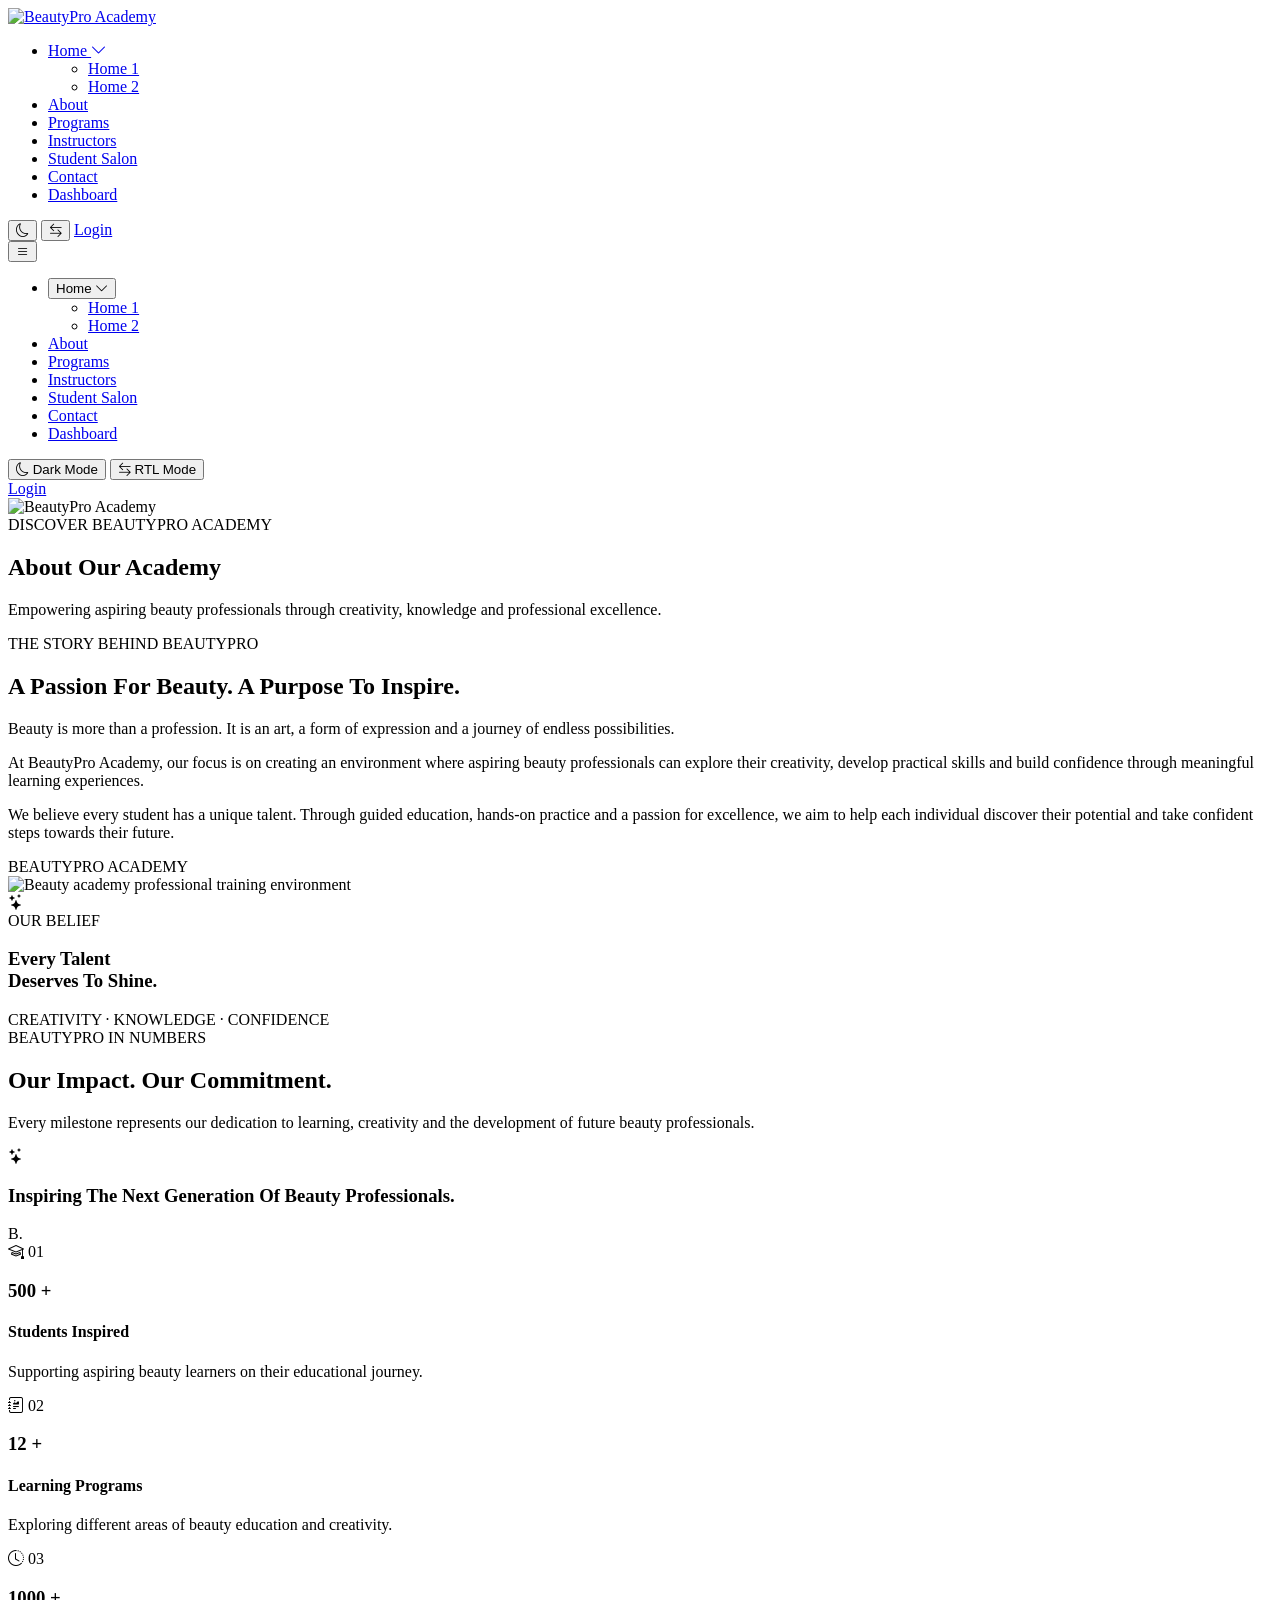
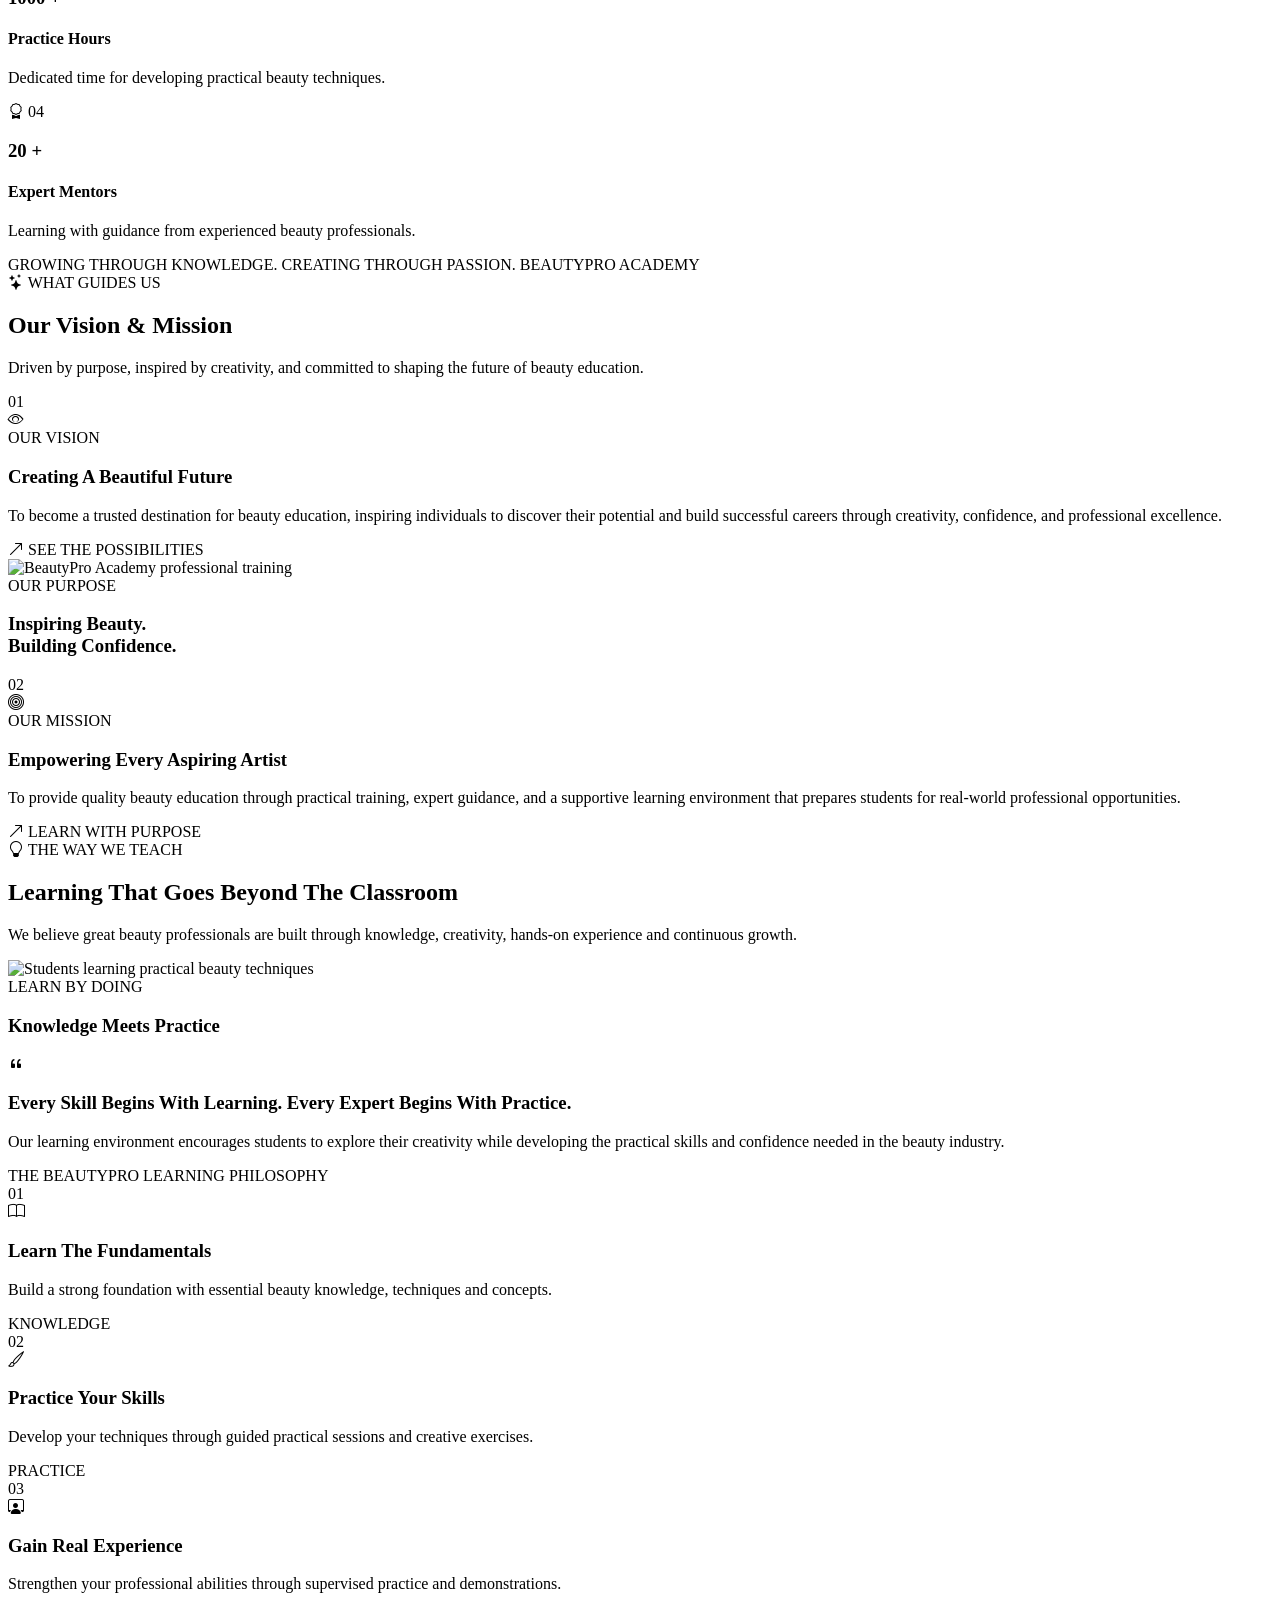
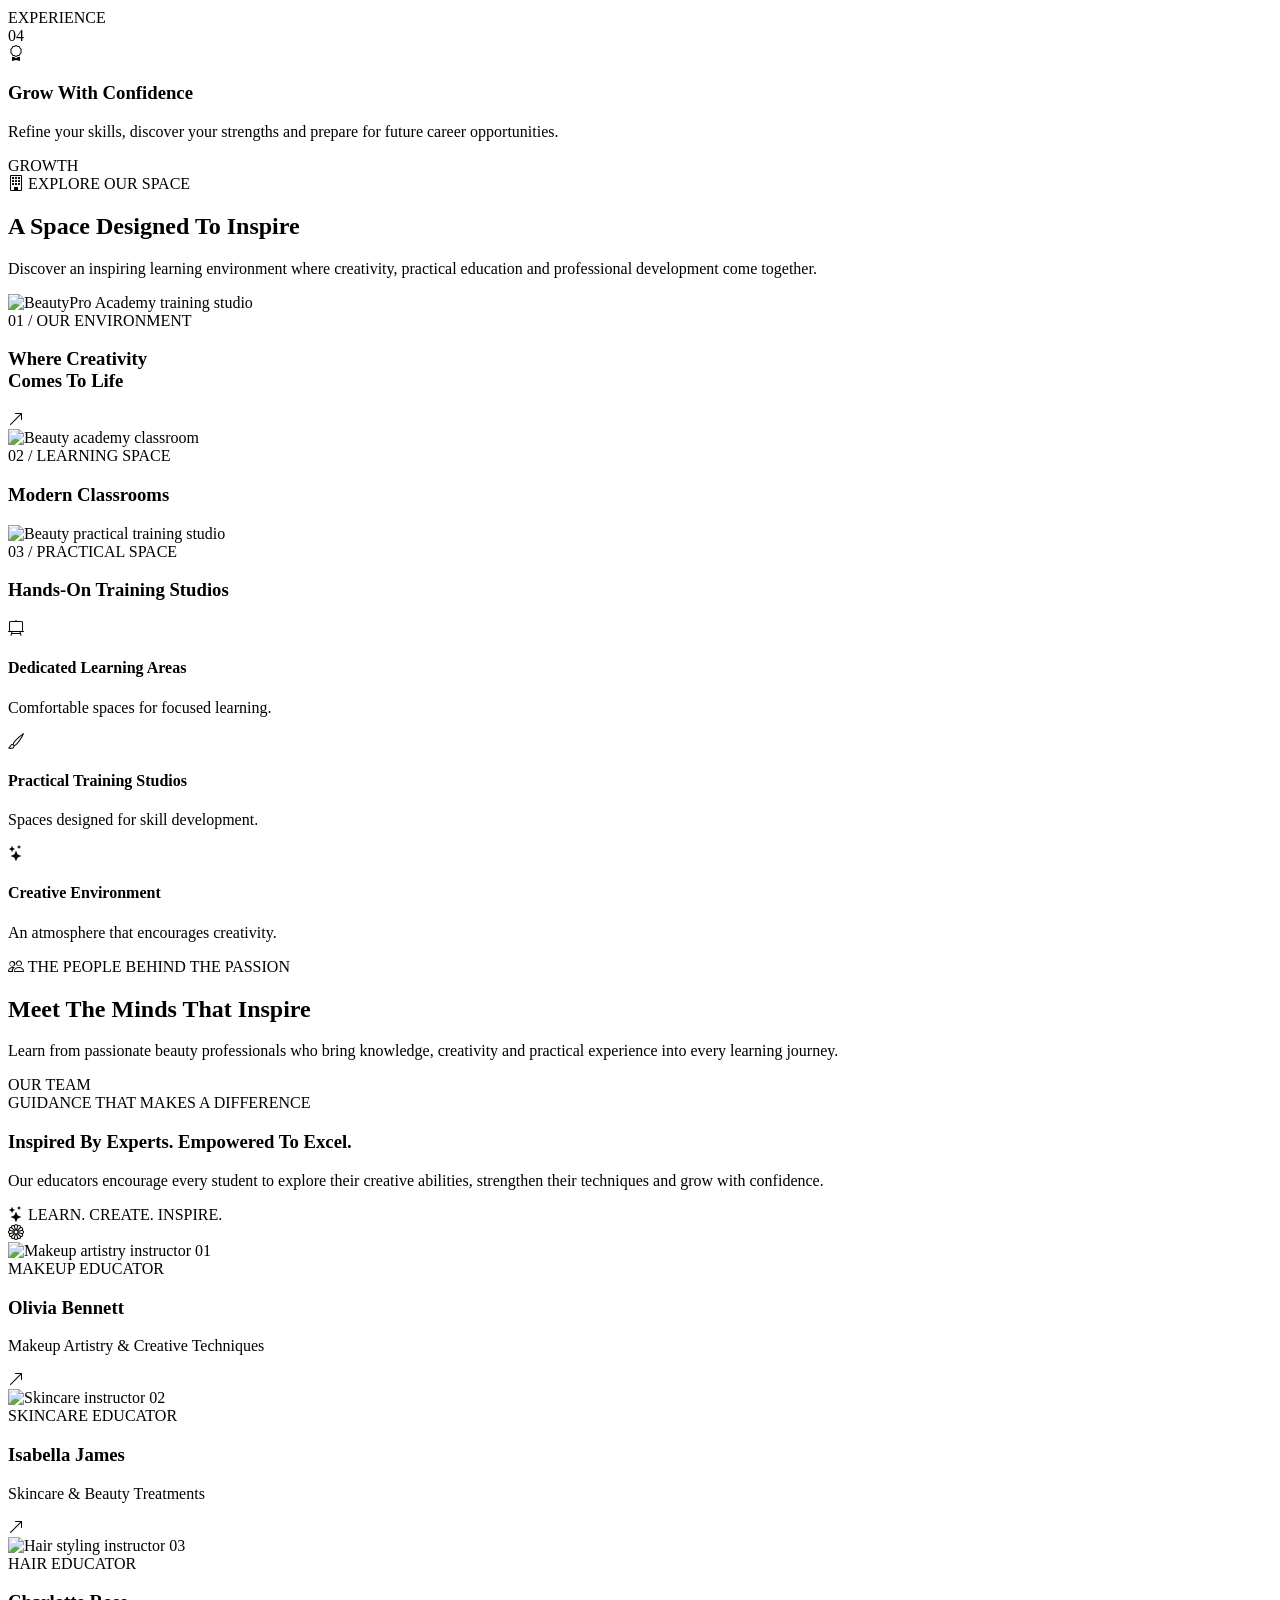
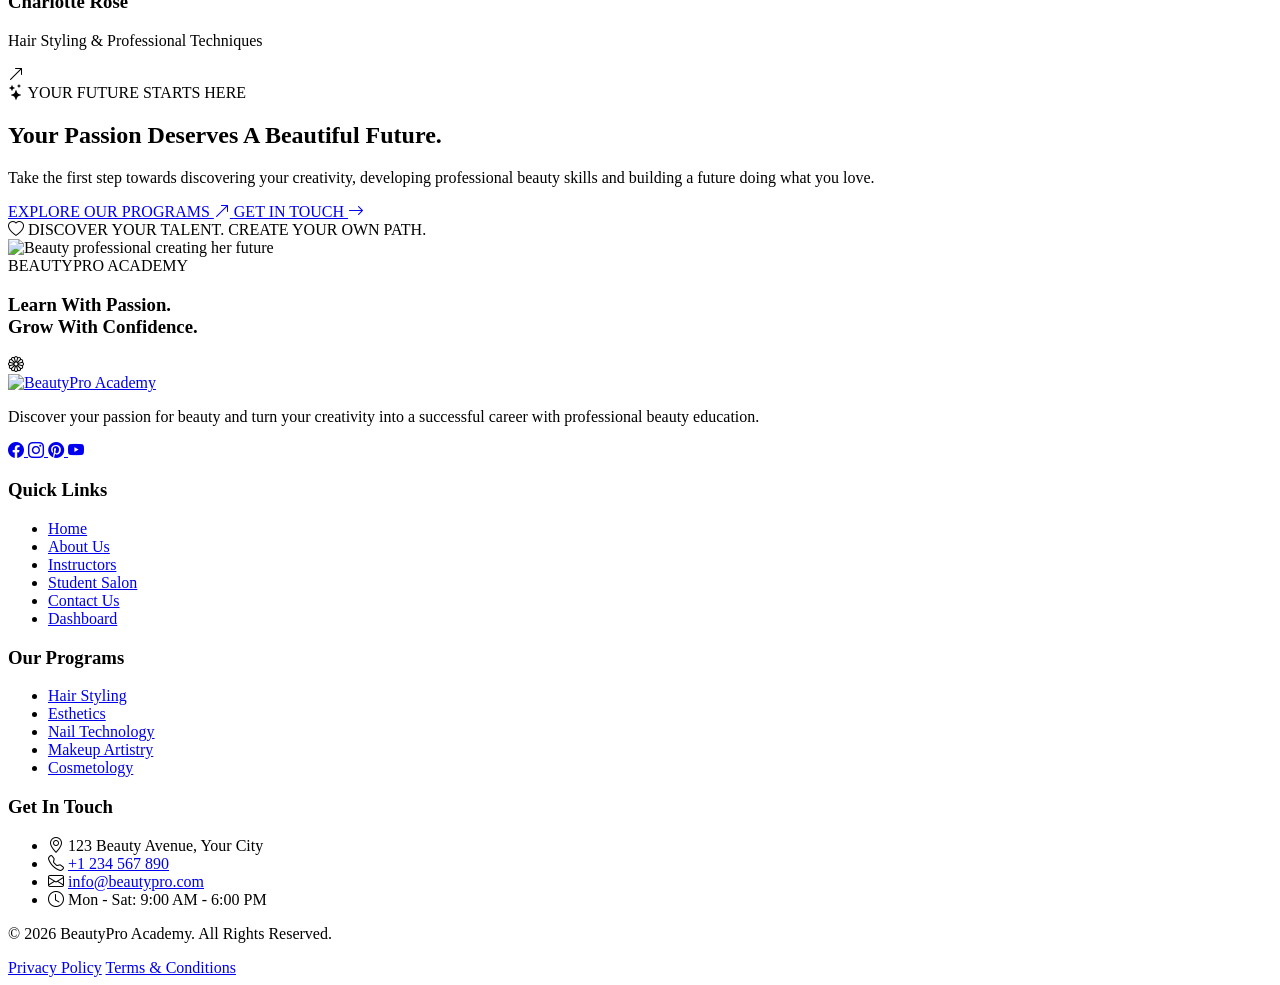
==== about.html @ cd237f04 "Add files via upload" ====
<!DOCTYPE html>
<html lang="en">

<head>
    <meta charset="UTF-8">
    <meta name="viewport" content="width=device-width, initial-scale=1.0">

    <title>BeautyPro Academy</title>

    <meta name="description"
        content="Build your beauty career with BeautyPro Academy. Explore professional cosmetology, hair, esthetics and nail programs.">

    <!-- Google Fonts -->
    <link rel="preconnect" href="https://fonts.googleapis.com">
    <link rel="preconnect" href="https://fonts.gstatic.com" crossorigin>

    <!-- Favicon -->
    <link rel="icon" type="image/png" href="images/favicon.png">

    <link
        href="https://fonts.googleapis.com/css2?family=Archivo:wght@400;500;600;700&family=Karla:wght@400;500;600;700&display=swap"
        rel="stylesheet">

    <!-- Bootstrap Icons -->
    <link rel="stylesheet" href="https://cdn.jsdelivr.net/npm/bootstrap-icons@1.11.3/font/bootstrap-icons.min.css">

    <!-- Main CSS -->
    <link rel="stylesheet" href="css/style.css">

</head>

<body>

    <!-- ================================
     HEADER
================================ -->

    <header class="main-header">
        <div class="container">
            <div class="header-wrapper">

                <!-- LOGO -->
                <a href="index.html" class="header-logo">
                    <img src="images/logo.png" alt="BeautyPro Academy">
                </a>

                <!-- DESKTOP NAVIGATION -->
                <nav class="desktop-nav">
                    <ul class="nav-menu">

                        <li class="nav-item home-dropdown">
                            <a href="#" class="nav-link">
                                Home <i class="bi bi-chevron-down"></i>
                            </a>

                            <ul class="dropdown-menu">
                                <li><a href="index.html">Home 1</a></li>
                                <li><a href="home-2.html">Home 2</a></li>
                            </ul>
                        </li>

                        <li class="nav-item">
                            <a href="about.html" class="nav-link">About</a>
                        </li>

                        <li class="nav-item">
                            <a href="programs.html" class="nav-link">Programs</a>
                        </li>

                        <li class="nav-item">
                            <a href="instructors.html" class="nav-link">Instructors</a>
                        </li>

                        <li class="nav-item">
                            <a href="student-salon.html" class="nav-link">Student Salon</a>
                        </li>

                        <li class="nav-item">
                            <a href="contact.html" class="nav-link">Contact</a>
                        </li>

                        <li class="nav-item">
                            <a href="dashboard.html" class="nav-link">Dashboard</a>
                        </li>

                    </ul>
                </nav>

                <!-- DESKTOP ACTIONS -->
                <div class="header-actions">

                    <!-- DARK MODE -->
                    <button class="header-icon-btn theme-toggle" id="themeToggle" aria-label="Toggle dark mode">
                        <i class="bi bi-moon"></i>
                    </button>

                    <!-- RTL -->
                    <button class="header-icon-btn rtl-toggle" id="rtlToggle" aria-label="Toggle RTL">
                        <i class="bi bi-arrow-left-right"></i>

                    </button>

                    <!-- LOGIN -->
                    <a href="login.html" class="btn-primary header-login">
                        Login
                    </a>

                </div>

                <!-- MOBILE MENU TOGGLE -->
                <button class="menu-toggle" id="menuToggle" aria-label="Open navigation menu" aria-expanded="false">
                    <i class="bi bi-list"></i>
                </button>

            </div>
        </div>

        <!-- MOBILE NAVIGATION -->
        <div class="mobile-nav" id="mobileNav">

            <ul class="mobile-menu">

                <li class="mobile-home-dropdown">

                    <button class="mobile-home-btn">
                        Home <i class="bi bi-chevron-down"></i>
                    </button>

                    <ul class="mobile-dropdown">
                        <li><a href="index.html">Home 1</a></li>
                        <li><a href="home-2.html">Home 2</a></li>
                    </ul>

                </li>

                <li><a href="about.html">About</a></li>
                <li><a href="programs.html">Programs</a></li>
                <li><a href="instructors.html">Instructors</a></li>
                <li><a href="student-salon.html">Student Salon</a></li>
                <li><a href="contact.html">Contact</a></li>
                <li><a href="dashboard.html">Dashboard</a></li>

            </ul>

            <!-- MOBILE ACTIONS -->
            <div class="mobile-actions">

                <div class="mobile-toggle-group">

                    <button class="mobile-action-btn theme-toggle">
                        <i class="bi bi-moon"></i>
                        <span>Dark Mode</span>
                    </button>

                    <button class="mobile-action-btn rtl-toggle">
                        <i class="bi bi-arrow-left-right"></i>
                        <span>RTL Mode</span>
                    </button>

                </div>

                <a href="login.html" class="btn-primary mobile-login">
                    Login
                </a>

            </div>

        </div>

    </header>

    <!-- ================= ABOUT HERO SECTION ================= -->
    <section class="bp-about-hero">

        <!-- Background Image -->
        <div class="bp-about-hero-bg">
            <img src="images/about-hero.jpg" alt="BeautyPro Academy">
        </div>

        <!-- Overlay -->
        <div class="bp-about-hero-overlay"></div>

        <!-- Hero Content -->
        <div class="bp-about-hero-content">

            <span class="bp-about-hero-subtitle">
                DISCOVER BEAUTYPRO ACADEMY
            </span>

            <h1>
                About <span>Our Academy</span>
            </h1>

            <p>
                Empowering aspiring beauty professionals through
                creativity, knowledge and professional excellence.
            </p>

        </div>

    </section>

    <!-- ================= ABOUT OUR STORY ================= -->
    <section class="bp-about-story">

        <div class="bp-about-story-container">

            <!-- Story Content -->
            <div class="bp-about-story-content">

                <span class="bp-about-story-eyebrow">
                    <span></span>
                    THE STORY BEHIND BEAUTYPRO
                </span>

                <h2>
                    A Passion For Beauty.
                    <span>A Purpose To Inspire.</span>
                </h2>

                <p class="bp-about-story-lead">
                    Beauty is more than a profession.
                    It is an art, a form of expression and
                    a journey of endless possibilities.
                </p>

                <p class="bp-about-story-description">
                    At BeautyPro Academy, our focus is on creating
                    an environment where aspiring beauty professionals
                    can explore their creativity, develop practical
                    skills and build confidence through meaningful
                    learning experiences.
                </p>

                <p class="bp-about-story-description">
                    We believe every student has a unique talent.
                    Through guided education, hands-on practice and
                    a passion for excellence, we aim to help each
                    individual discover their potential and take
                    confident steps towards their future.
                </p>

                <div class="bp-about-story-signature">
                    <span class="bp-about-story-signature-line"></span>
                    <span>BEAUTYPRO ACADEMY</span>
                </div>

            </div>


            <!-- Story Image -->
            <div class="bp-about-story-visual">

                <div class="bp-about-story-image">
                    <img src="images/about-our-story.jpg" alt="Beauty academy professional training environment">
                </div>

                <!-- Floating Badge -->
                <div class="bp-about-story-badge">

                    <div class="bp-about-story-badge-icon">
                        <i class="bi bi-stars"></i>
                    </div>

                    <div>
                        <span>OUR BELIEF</span>
                        <h3>Every Talent<br>Deserves To Shine.</h3>
                    </div>

                </div>

                <!-- Image Label -->
                <span class="bp-about-story-image-label">
                    CREATIVITY · KNOWLEDGE · CONFIDENCE
                </span>

            </div>

        </div>

    </section>

    <!-- ================= ACADEMY NUMBER STATS ================= -->
    <section class="bp-about-stats">

        <div class="bp-about-stats-container">

            <!-- Heading -->
            <div class="bp-about-stats-heading">

                <span class="bp-about-stats-eyebrow">
                    <span></span>
                    BEAUTYPRO IN NUMBERS
                    <span></span>
                </span>

                <h2>
                    Our Impact.
                    <span>Our Commitment.</span>
                </h2>

                <p>
                    Every milestone represents our dedication to
                    learning, creativity and the development of
                    future beauty professionals.
                </p>

            </div>


            <!-- Highlight Statement -->
            <div class="bp-about-stats-highlight">

                <span class="bp-about-stats-highlight-icon">
                    <i class="bi bi-stars"></i>
                </span>

                <h3>
                    Inspiring The Next Generation
                    <span>Of Beauty Professionals.</span>
                </h3>

                <span class="bp-about-stats-highlight-mark">B.</span>

            </div>


            <!-- Statistics -->
            <div class="bp-about-stats-grid">

                <!-- Stat 01 -->
                <div class="bp-about-stat-item">

                    <div class="bp-about-stat-top">
                        <i class="bi bi-mortarboard"></i>
                        <span>01</span>
                    </div>

                    <h3>
                        <span class="bp-about-stat-number">500</span>
                        <span class="bp-about-stat-suffix">+</span>
                    </h3>

                    <h4>Students Inspired</h4>

                    <p>
                        Supporting aspiring beauty learners
                        on their educational journey.
                    </p>

                </div>


                <!-- Stat 02 -->
                <div class="bp-about-stat-item">

                    <div class="bp-about-stat-top">
                        <i class="bi bi-journal-richtext"></i>
                        <span>02</span>
                    </div>

                    <h3>
                        <span class="bp-about-stat-number">12</span>
                        <span class="bp-about-stat-suffix">+</span>
                    </h3>

                    <h4>Learning Programs</h4>

                    <p>
                        Exploring different areas of beauty
                        education and creativity.
                    </p>

                </div>


                <!-- Stat 03 -->
                <div class="bp-about-stat-item">

                    <div class="bp-about-stat-top">
                        <i class="bi bi-clock-history"></i>
                        <span>03</span>
                    </div>

                    <h3>
                        <span class="bp-about-stat-number">1000</span>
                        <span class="bp-about-stat-suffix">+</span>
                    </h3>

                    <h4>Practice Hours</h4>

                    <p>
                        Dedicated time for developing
                        practical beauty techniques.
                    </p>

                </div>


                <!-- Stat 04 -->
                <div class="bp-about-stat-item">

                    <div class="bp-about-stat-top">
                        <i class="bi bi-award"></i>
                        <span>04</span>
                    </div>

                    <h3>
                        <span class="bp-about-stat-number">20</span>
                        <span class="bp-about-stat-suffix">+</span>
                    </h3>

                    <h4>Expert Mentors</h4>

                    <p>
                        Learning with guidance from
                        experienced beauty professionals.
                    </p>

                </div>

            </div>


            <!-- Bottom Note -->
            <div class="bp-about-stats-footer">
                <span>GROWING THROUGH KNOWLEDGE. CREATING THROUGH PASSION.</span>
                <span>BEAUTYPRO ACADEMY</span>
            </div>

        </div>

    </section>

    <section class="bp-about-vision">
        <div class="bp-about-vision-container">

            <div class="bp-about-vision-heading">
                <span class="bp-about-vision-eyebrow">
                    <i class="bi bi-stars"></i>
                    WHAT GUIDES US
                </span>

                <h2>Our Vision & <span>Mission</span></h2>

                <p>
                    Driven by purpose, inspired by creativity, and committed
                    to shaping the future of beauty education.
                </p>
            </div>

            <div class="bp-about-vision-content">

                <!-- Vision -->
                <div class="bp-about-vision-card bp-vision-card">
                    <div class="bp-about-vision-number">01</div>

                    <div class="bp-about-vision-icon">
                        <i class="bi bi-eye"></i>
                    </div>

                    <span class="bp-about-vision-label">OUR VISION</span>

                    <h3>Creating A Beautiful Future</h3>

                    <p>
                        To become a trusted destination for beauty education,
                        inspiring individuals to discover their potential
                        and build successful careers through creativity,
                        confidence, and professional excellence.
                    </p>

                    <div class="bp-about-vision-line"></div>

                    <span class="bp-about-vision-bottom">
                        <i class="bi bi-arrow-up-right"></i>
                        SEE THE POSSIBILITIES
                    </span>
                </div>

                <!-- Center Image -->
                <div class="bp-about-vision-image">
                    <img src="images/about-vision-mission.jpg" alt="BeautyPro Academy professional training">

                    <div class="bp-about-vision-image-overlay"></div>

                    <div class="bp-about-vision-image-text">
                        <span>OUR PURPOSE</span>
                        <h3>Inspiring Beauty.<br>Building Confidence.</h3>
                    </div>
                </div>

                <!-- Mission -->
                <div class="bp-about-vision-card bp-mission-card">
                    <div class="bp-about-vision-number">02</div>

                    <div class="bp-about-vision-icon">
                        <i class="bi bi-bullseye"></i>
                    </div>

                    <span class="bp-about-vision-label">OUR MISSION</span>

                    <h3>Empowering Every Aspiring Artist</h3>

                    <p>
                        To provide quality beauty education through practical
                        training, expert guidance, and a supportive learning
                        environment that prepares students for real-world
                        professional opportunities.
                    </p>

                    <div class="bp-about-vision-line"></div>

                    <span class="bp-about-vision-bottom">
                        <i class="bi bi-arrow-up-right"></i>
                        LEARN WITH PURPOSE
                    </span>
                </div>

            </div>
        </div>
    </section>

    <section class="bp-about-learning">
        <div class="bp-about-learning-container">

            <div class="bp-about-learning-header">
                <div class="bp-about-learning-heading">
                    <span class="bp-about-learning-eyebrow">
                        <i class="bi bi-lightbulb"></i>
                        THE WAY WE TEACH
                    </span>

                    <h2>Learning That Goes <span>Beyond The Classroom</span></h2>
                </div>

                <p>
                    We believe great beauty professionals are built through
                    knowledge, creativity, hands-on experience and continuous
                    growth.
                </p>
            </div>

            <div class="bp-about-learning-feature">

                <div class="bp-about-learning-image">
                    <img src="images/about-learning-approach.jpg" alt="Students learning practical beauty techniques">

                    <div class="bp-about-learning-image-caption">
                        <span>LEARN BY DOING</span>
                        <h3>Knowledge Meets Practice</h3>
                    </div>
                </div>

                <div class="bp-about-learning-quote">
                    <i class="bi bi-quote"></i>

                    <h3>
                        Every Skill Begins With Learning.
                        Every Expert Begins With Practice.
                    </h3>

                    <p>
                        Our learning environment encourages students to explore
                        their creativity while developing the practical skills
                        and confidence needed in the beauty industry.
                    </p>

                    <span class="bp-about-learning-signature">
                        THE BEAUTYPRO LEARNING PHILOSOPHY
                    </span>
                </div>

            </div>

            <div class="bp-about-learning-stages">

                <div class="bp-about-learning-stage">
                    <span class="bp-about-learning-stage-number">01</span>
                    <div class="bp-about-learning-stage-icon">
                        <i class="bi bi-book"></i>
                    </div>
                    <h3>Learn The Fundamentals</h3>
                    <p>
                        Build a strong foundation with essential beauty
                        knowledge, techniques and concepts.
                    </p>
                    <span class="bp-about-learning-stage-tag">KNOWLEDGE</span>
                </div>

                <div class="bp-about-learning-stage">
                    <span class="bp-about-learning-stage-number">02</span>
                    <div class="bp-about-learning-stage-icon">
                        <i class="bi bi-brush"></i>
                    </div>
                    <h3>Practice Your Skills</h3>
                    <p>
                        Develop your techniques through guided practical
                        sessions and creative exercises.
                    </p>
                    <span class="bp-about-learning-stage-tag">PRACTICE</span>
                </div>

                <div class="bp-about-learning-stage">
                    <span class="bp-about-learning-stage-number">03</span>
                    <div class="bp-about-learning-stage-icon">
                        <i class="bi bi-person-workspace"></i>
                    </div>
                    <h3>Gain Real Experience</h3>
                    <p>
                        Strengthen your professional abilities through
                        supervised practice and demonstrations.
                    </p>
                    <span class="bp-about-learning-stage-tag">EXPERIENCE</span>
                </div>

                <div class="bp-about-learning-stage">
                    <span class="bp-about-learning-stage-number">04</span>
                    <div class="bp-about-learning-stage-icon">
                        <i class="bi bi-award"></i>
                    </div>
                    <h3>Grow With Confidence</h3>
                    <p>
                        Refine your skills, discover your strengths and
                        prepare for future career opportunities.
                    </p>
                    <span class="bp-about-learning-stage-tag">GROWTH</span>
                </div>

            </div>

        </div>
    </section>

    <section class="bp-about-facilities">
        <div class="bp-about-facilities-container">

            <!-- Section Heading -->
            <div class="bp-about-facilities-header">
                <div>
                    <span class="bp-about-facilities-eyebrow">
                        <i class="bi bi-building"></i>
                        EXPLORE OUR SPACE
                    </span>

                    <h2>A Space Designed <span>To Inspire</span></h2>
                </div>

                <p>
                    Discover an inspiring learning environment where creativity,
                    practical education and professional development come together.
                </p>
            </div>

            <!-- Gallery -->
            <div class="bp-about-facilities-gallery">

                <!-- Main Image -->
                <div class="bp-facility-main">
                    <img src="images/about-facility-main.jpg" alt="BeautyPro Academy training studio">

                    <div class="bp-facility-main-overlay"></div>

                    <div class="bp-facility-main-content">
                        <span>01 / OUR ENVIRONMENT</span>
                        <h3>Where Creativity<br>Comes To Life</h3>
                    </div>

                    <div class="bp-facility-main-label">
                        <i class="bi bi-arrow-up-right"></i>
                    </div>
                </div>

                <!-- Side Images -->
                <div class="bp-facility-side">

                    <div class="bp-facility-small">
                        <img src="images/about-facility-classroom.jpg" alt="Beauty academy classroom">

                        <div class="bp-facility-small-overlay"></div>

                        <div class="bp-facility-small-content">
                            <span>02 / LEARNING SPACE</span>
                            <h3>Modern Classrooms</h3>
                        </div>
                    </div>

                    <div class="bp-facility-small">
                        <img src="images/about-facility-studio.jpg" alt="Beauty practical training studio">

                        <div class="bp-facility-small-overlay"></div>

                        <div class="bp-facility-small-content">
                            <span>03 / PRACTICAL SPACE</span>
                            <h3>Hands-On Training Studios</h3>
                        </div>
                    </div>

                </div>
            </div>

            <!-- Facility Highlights -->
            <div class="bp-about-facility-highlights">

                <div class="bp-facility-highlight">
                    <div class="bp-facility-highlight-icon">
                        <i class="bi bi-easel2"></i>
                    </div>

                    <div>
                        <h4>Dedicated Learning Areas</h4>
                        <p>Comfortable spaces for focused learning.</p>
                    </div>
                </div>

                <div class="bp-facility-highlight">
                    <div class="bp-facility-highlight-icon">
                        <i class="bi bi-brush"></i>
                    </div>

                    <div>
                        <h4>Practical Training Studios</h4>
                        <p>Spaces designed for skill development.</p>
                    </div>
                </div>

                <div class="bp-facility-highlight">
                    <div class="bp-facility-highlight-icon">
                        <i class="bi bi-stars"></i>
                    </div>

                    <div>
                        <h4>Creative Environment</h4>
                        <p>An atmosphere that encourages creativity.</p>
                    </div>
                </div>

            </div>

        </div>
    </section>

    <section class="bp-about-team">
        <div class="bp-about-team-container">

            <!-- Heading -->
            <div class="bp-about-team-header">
                <div class="bp-about-team-heading">
                    <span class="bp-about-team-eyebrow">
                        <i class="bi bi-people"></i>
                        THE PEOPLE BEHIND THE PASSION
                    </span>

                    <h2>Meet The Minds <span>That Inspire</span></h2>
                </div>

                <p>
                    Learn from passionate beauty professionals who bring
                    knowledge, creativity and practical experience into
                    every learning journey.
                </p>
            </div>

            <!-- Team Layout -->
            <div class="bp-about-team-layout">

                <!-- Team Introduction -->
                <div class="bp-about-team-intro">
                    <span class="bp-about-team-intro-number">OUR TEAM</span>

                    <div class="bp-about-team-intro-content">
                        <span class="bp-about-team-small-label">
                            GUIDANCE THAT MAKES A DIFFERENCE
                        </span>

                        <h3>
                            Inspired By Experts.
                            <span>Empowered To Excel.</span>
                        </h3>

                        <p>
                            Our educators encourage every student to explore
                            their creative abilities, strengthen their
                            techniques and grow with confidence.
                        </p>

                        <div class="bp-about-team-intro-bottom">
                            <i class="bi bi-stars"></i>
                            <span>LEARN. CREATE. INSPIRE.</span>
                        </div>
                    </div>

                    <div class="bp-about-team-decor">
                        <i class="bi bi-flower1"></i>
                    </div>
                </div>

                <!-- Instructor 1 -->
                <article class="bp-about-team-member">
                    <div class="bp-about-team-member-image">
                        <img src="images/about-team-1.jpg" alt="Makeup artistry instructor">

                        <span class="bp-about-team-member-number">01</span>
                    </div>

                    <div class="bp-about-team-member-info">
                        <div>
                            <span class="bp-about-team-role">MAKEUP EDUCATOR</span>
                            <h3>Olivia Bennett</h3>
                            <p>Makeup Artistry & Creative Techniques</p>
                        </div>

                        <span class="bp-about-team-member-icon">
                            <i class="bi bi-arrow-up-right"></i>
                        </span>
                    </div>
                </article>

                <!-- Instructor 2 -->
                <article class="bp-about-team-member">
                    <div class="bp-about-team-member-image">
                        <img src="images/about-team-2.jpg" alt="Skincare instructor">

                        <span class="bp-about-team-member-number">02</span>
                    </div>

                    <div class="bp-about-team-member-info">
                        <div>
                            <span class="bp-about-team-role">SKINCARE EDUCATOR</span>
                            <h3>Isabella James</h3>
                            <p>Skincare & Beauty Treatments</p>
                        </div>

                        <span class="bp-about-team-member-icon">
                            <i class="bi bi-arrow-up-right"></i>
                        </span>
                    </div>
                </article>

                <!-- Instructor 3 -->
                <article class="bp-about-team-member">
                    <div class="bp-about-team-member-image">
                        <img src="images/about-team-3.jpg" alt="Hair styling instructor">

                        <span class="bp-about-team-member-number">03</span>
                    </div>

                    <div class="bp-about-team-member-info">
                        <div>
                            <span class="bp-about-team-role">HAIR EDUCATOR</span>
                            <h3>Charlotte Rose</h3>
                            <p>Hair Styling & Professional Techniques</p>
                        </div>

                        <span class="bp-about-team-member-icon">
                            <i class="bi bi-arrow-up-right"></i>
                        </span>
                    </div>
                </article>

            </div>

        </div>
    </section>

    <section class="bp-about-final-cta">
        <div class="bp-about-final-container">

            <div class="bp-about-final-content">

                <span class="bp-about-final-eyebrow">
                    <i class="bi bi-stars"></i>
                    YOUR FUTURE STARTS HERE
                </span>

                <h2>
                    Your Passion Deserves
                    <span>A Beautiful Future.</span>
                </h2>

                <p>
                    Take the first step towards discovering your creativity,
                    developing professional beauty skills and building a
                    future doing what you love.
                </p>

                <div class="bp-about-final-buttons">
                    <a href="programs.html" class="bp-about-final-primary">
                        EXPLORE OUR PROGRAMS
                        <i class="bi bi-arrow-up-right"></i>
                    </a>

                    <a href="contact.html" class="bp-about-final-secondary">
                        GET IN TOUCH
                        <i class="bi bi-arrow-right"></i>
                    </a>
                </div>

                <div class="bp-about-final-note">
                    <span class="bp-about-final-note-icon">
                        <i class="bi bi-heart"></i>
                    </span>

                    <span>
                        DISCOVER YOUR TALENT. CREATE YOUR OWN PATH.
                    </span>
                </div>

            </div>

            <div class="bp-about-final-visual">

                <div class="bp-about-final-image">
                    <img src="images/about-final-cta.jpg" alt="Beauty professional creating her future">

                    <div class="bp-about-final-image-overlay"></div>
                </div>

                <div class="bp-about-final-image-label">
                    <span>BEAUTYPRO ACADEMY</span>
                    <h3>Learn With Passion.<br>Grow With Confidence.</h3>
                </div>

                <div class="bp-about-final-circle">
                    <i class="bi bi-flower1"></i>
                </div>

                <div class="bp-about-final-outline"></div>

            </div>

        </div>

    </section>

    <!-- =====================================
     FOOTER
===================================== -->

    <footer class="main-footer">

        <div class="container">

            <div class="footer-top">

                <!-- BRAND COLUMN -->
                <div class="footer-column footer-brand">

                    <a href="index.html" class="footer-logo">
                        <img src="images/logo.png" alt="BeautyPro Academy">
                    </a>

                    <p>
                        Discover your passion for beauty and turn your
                        creativity into a successful career with
                        professional beauty education.
                    </p>

                    <div class="footer-socials">

                        <a href="#" aria-label="Facebook">
                            <i class="bi bi-facebook"></i>
                        </a>

                        <a href="#" aria-label="Instagram">
                            <i class="bi bi-instagram"></i>
                        </a>

                        <a href="#" aria-label="Pinterest">
                            <i class="bi bi-pinterest"></i>
                        </a>

                        <a href="#" aria-label="YouTube">
                            <i class="bi bi-youtube"></i>
                        </a>

                    </div>

                </div>


                <!-- QUICK LINKS -->
                <div class="footer-column">

                    <h3>Quick Links</h3>

                    <ul class="footer-links">

                        <li><a href="index.html">Home</a></li>
                        <li><a href="about.html">About Us</a></li>
                        <li><a href="instructors.html">Instructors</a></li>
                        <li><a href="student-salon.html">Student Salon</a></li>
                        <li><a href="contact.html">Contact Us</a></li>
                        <li><a href="dashboard.html">Dashboard</a></li>

                    </ul>

                </div>


                <!-- OUR PROGRAMS -->
                <div class="footer-column">

                    <h3>Our Programs</h3>

                    <ul class="footer-links">

                        <li><a href="programs.html">Hair Styling</a></li>
                        <li><a href="programs.html">Esthetics</a></li>
                        <li><a href="programs.html">Nail Technology</a></li>
                        <li><a href="programs.html">Makeup Artistry</a></li>
                        <li><a href="programs.html">Cosmetology</a></li>

                    </ul>

                </div>


                <!-- CONTACT -->
                <div class="footer-column footer-contact">

                    <h3>Get In Touch</h3>

                    <ul class="contact-list">

                        <li>
                            <i class="bi bi-geo-alt"></i>
                            <span>123 Beauty Avenue, Your City</span>
                        </li>

                        <li>
                            <i class="bi bi-telephone"></i>
                            <a href="tel:+1234567890">+1 234 567 890</a>
                        </li>

                        <li>
                            <i class="bi bi-envelope"></i>
                            <a href="mailto:info@beautypro.com">
                                info@beautypro.com
                            </a>
                        </li>

                        <li>
                            <i class="bi bi-clock"></i>
                            <span>Mon - Sat: 9:00 AM - 6:00 PM</span>
                        </li>

                    </ul>

                </div>

            </div>


            <!-- FOOTER BOTTOM -->
            <div class="footer-bottom">

                <p>
                    © 2026 BeautyPro Academy. All Rights Reserved.
                </p>

                <div class="footer-bottom-links">
                    <a href="#">Privacy Policy</a>
                    <a href="#">Terms & Conditions</a>
                </div>

            </div>

        </div>

    </footer>

    <script src="js/main.js"></script>

</body>

</html>
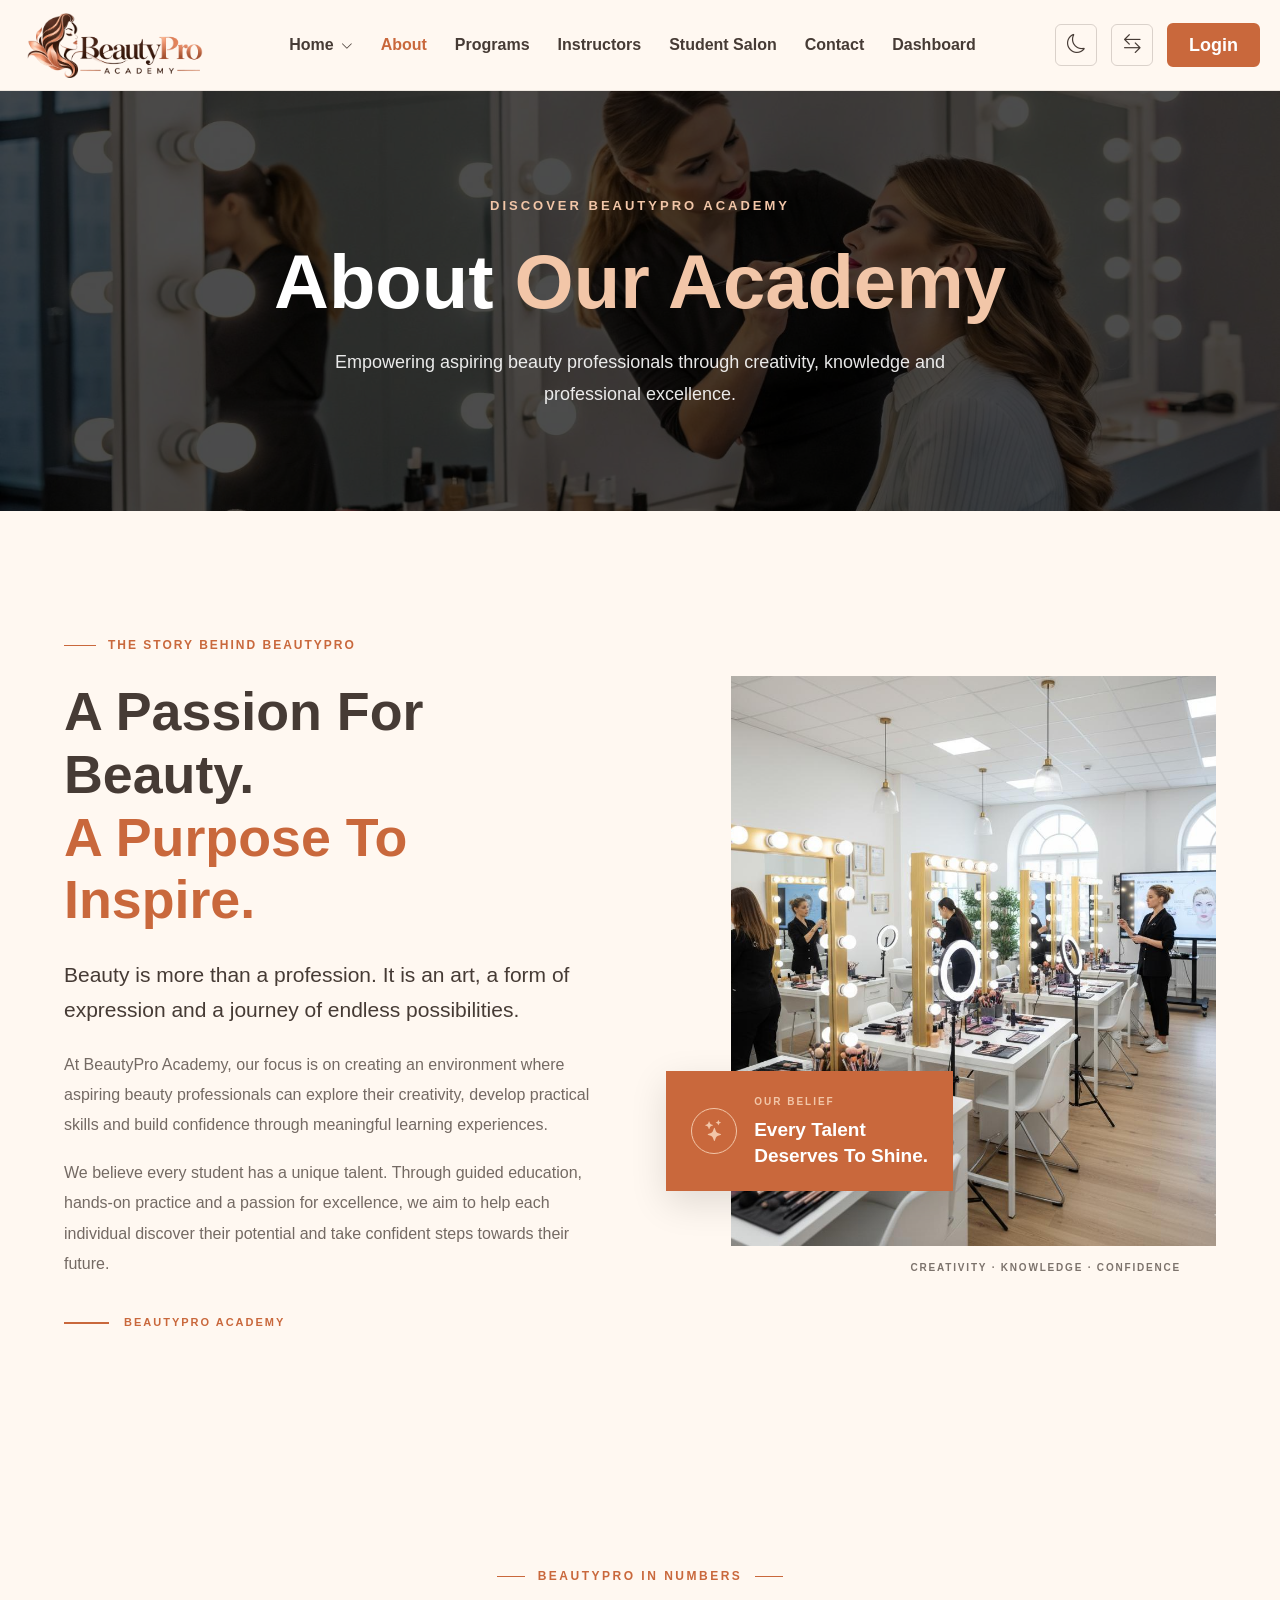
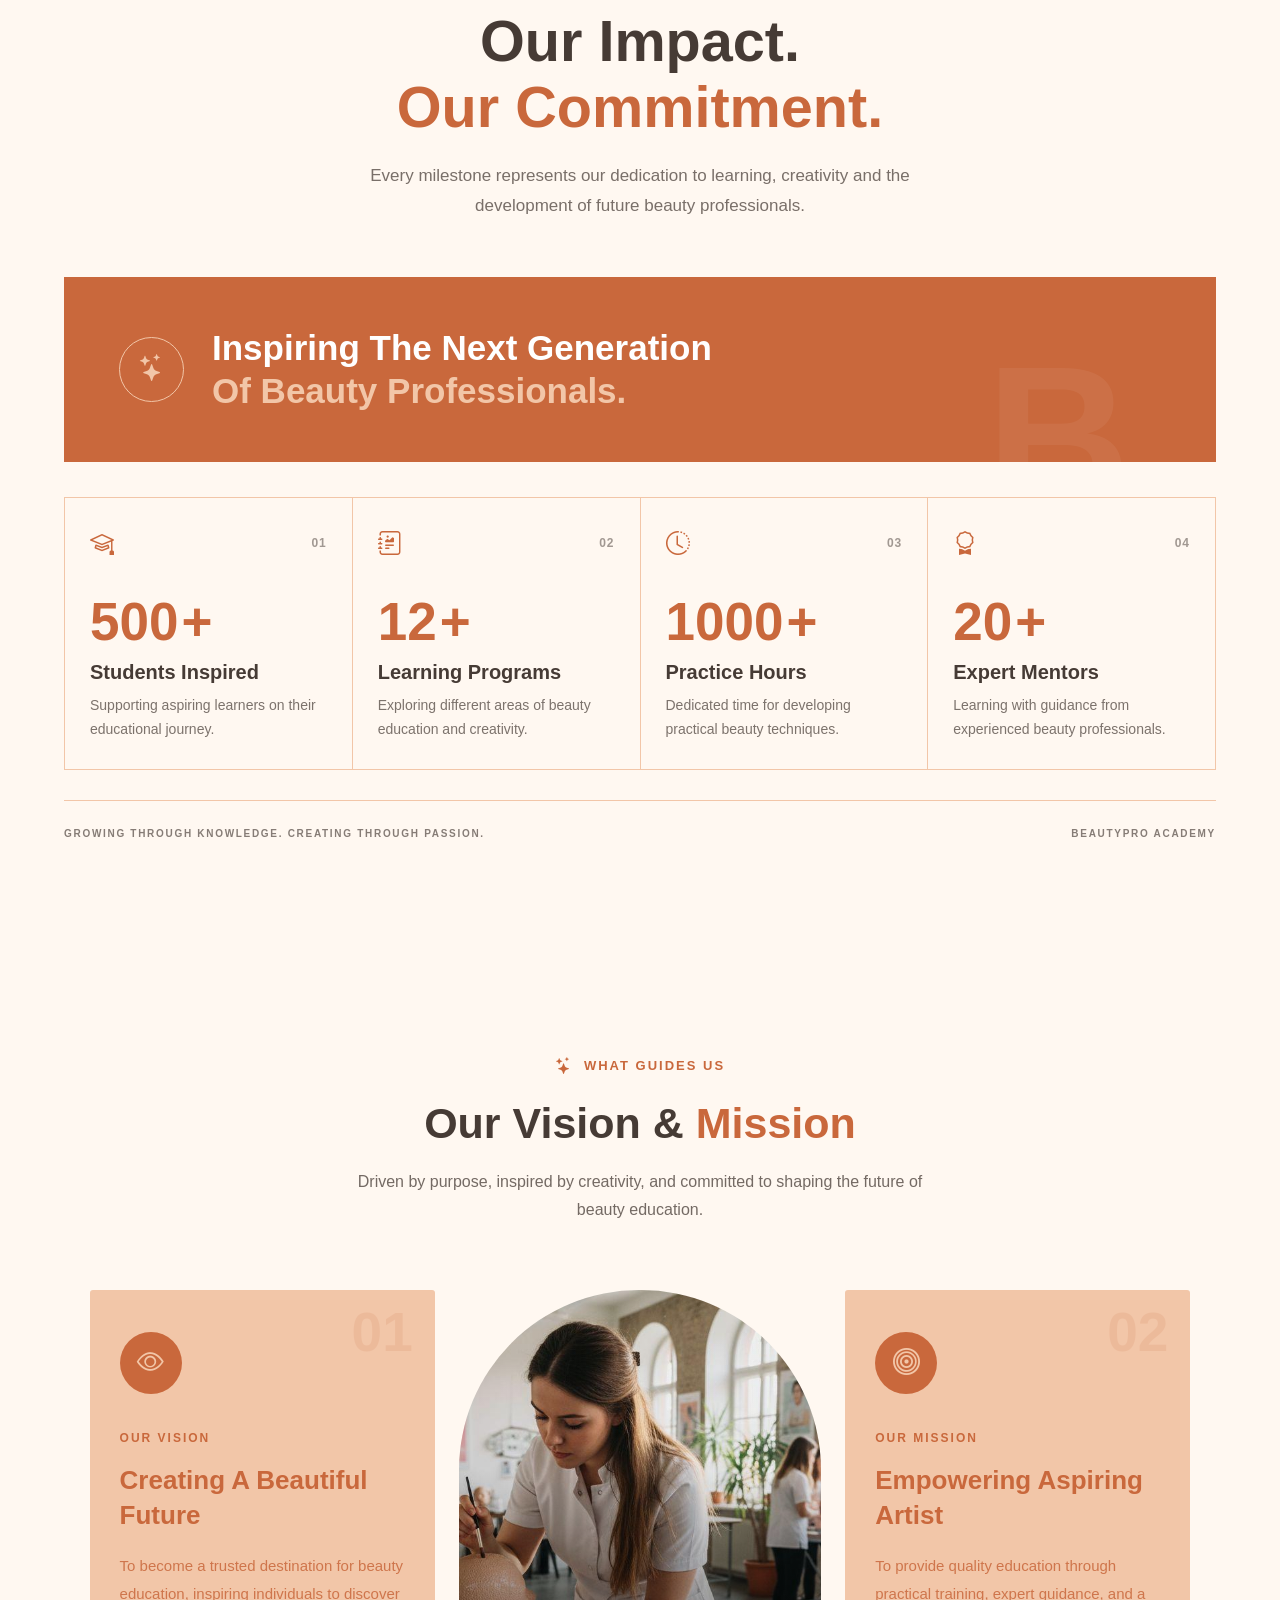
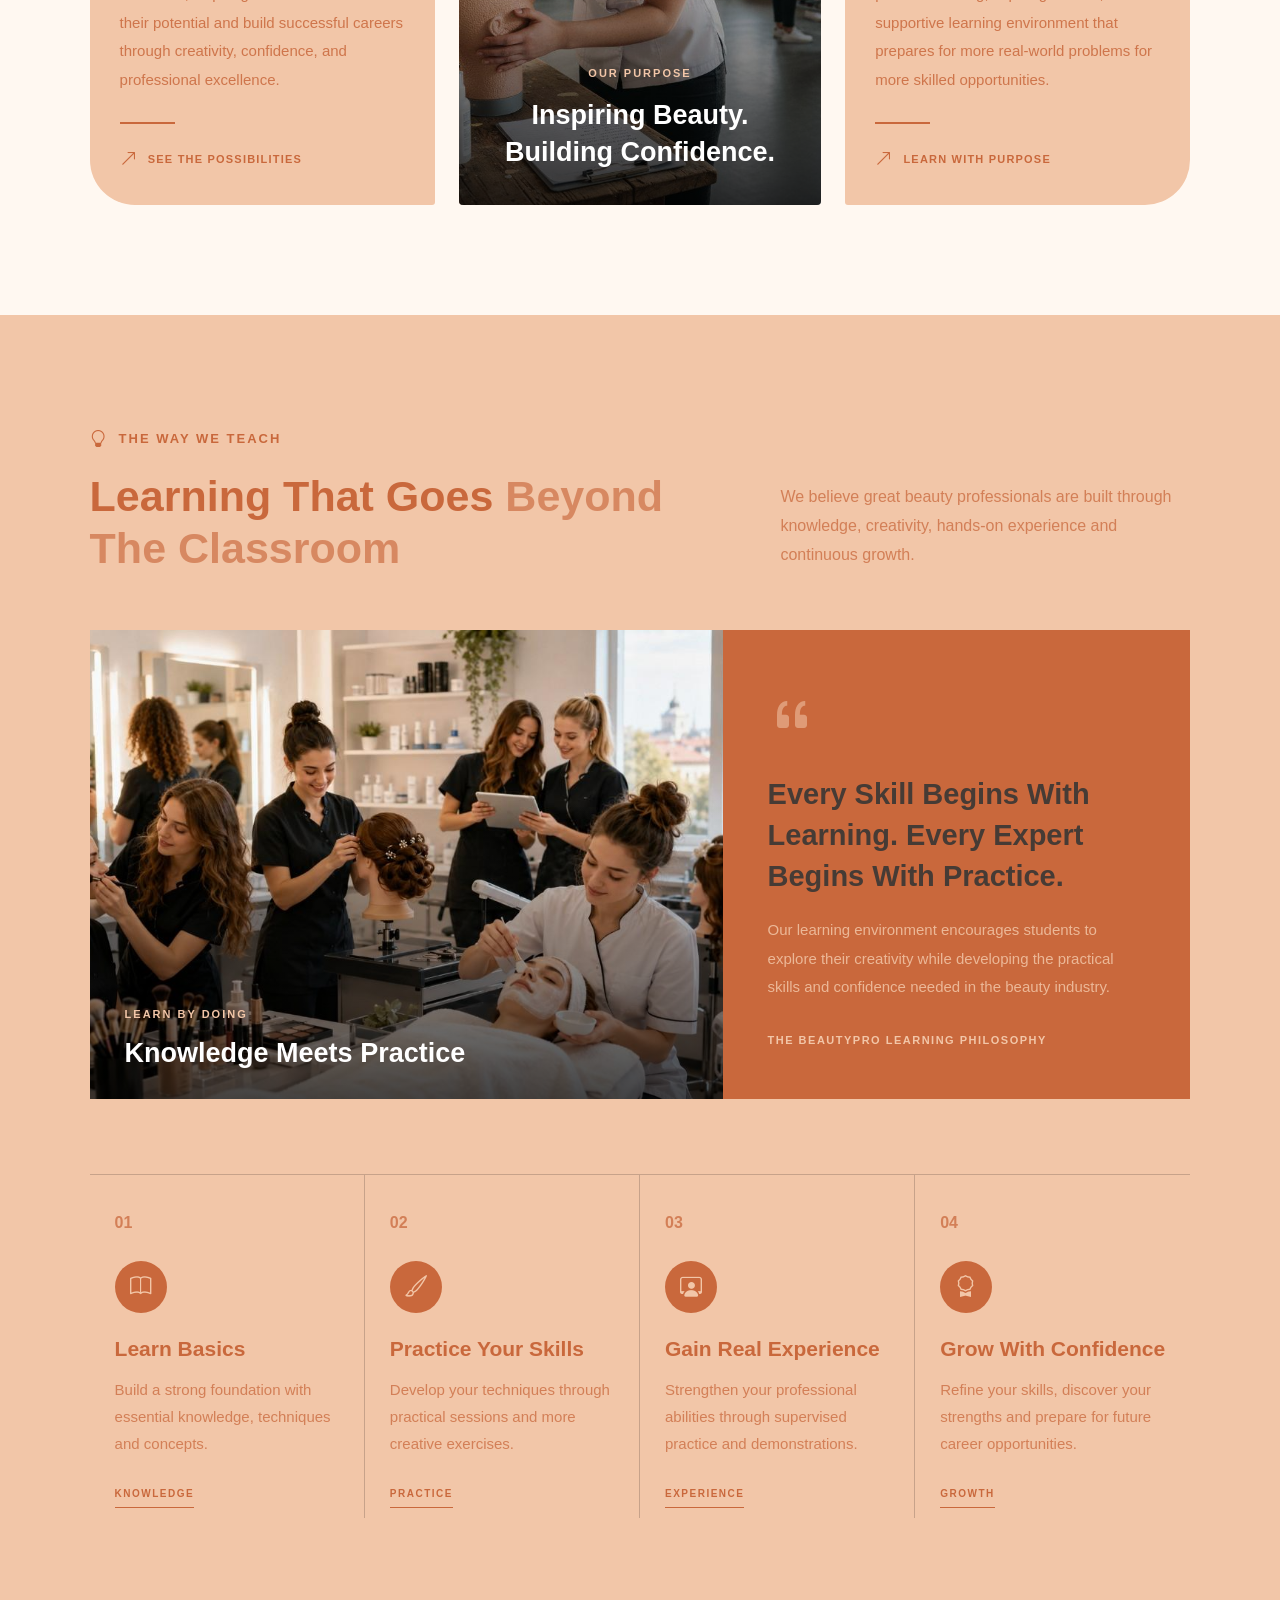
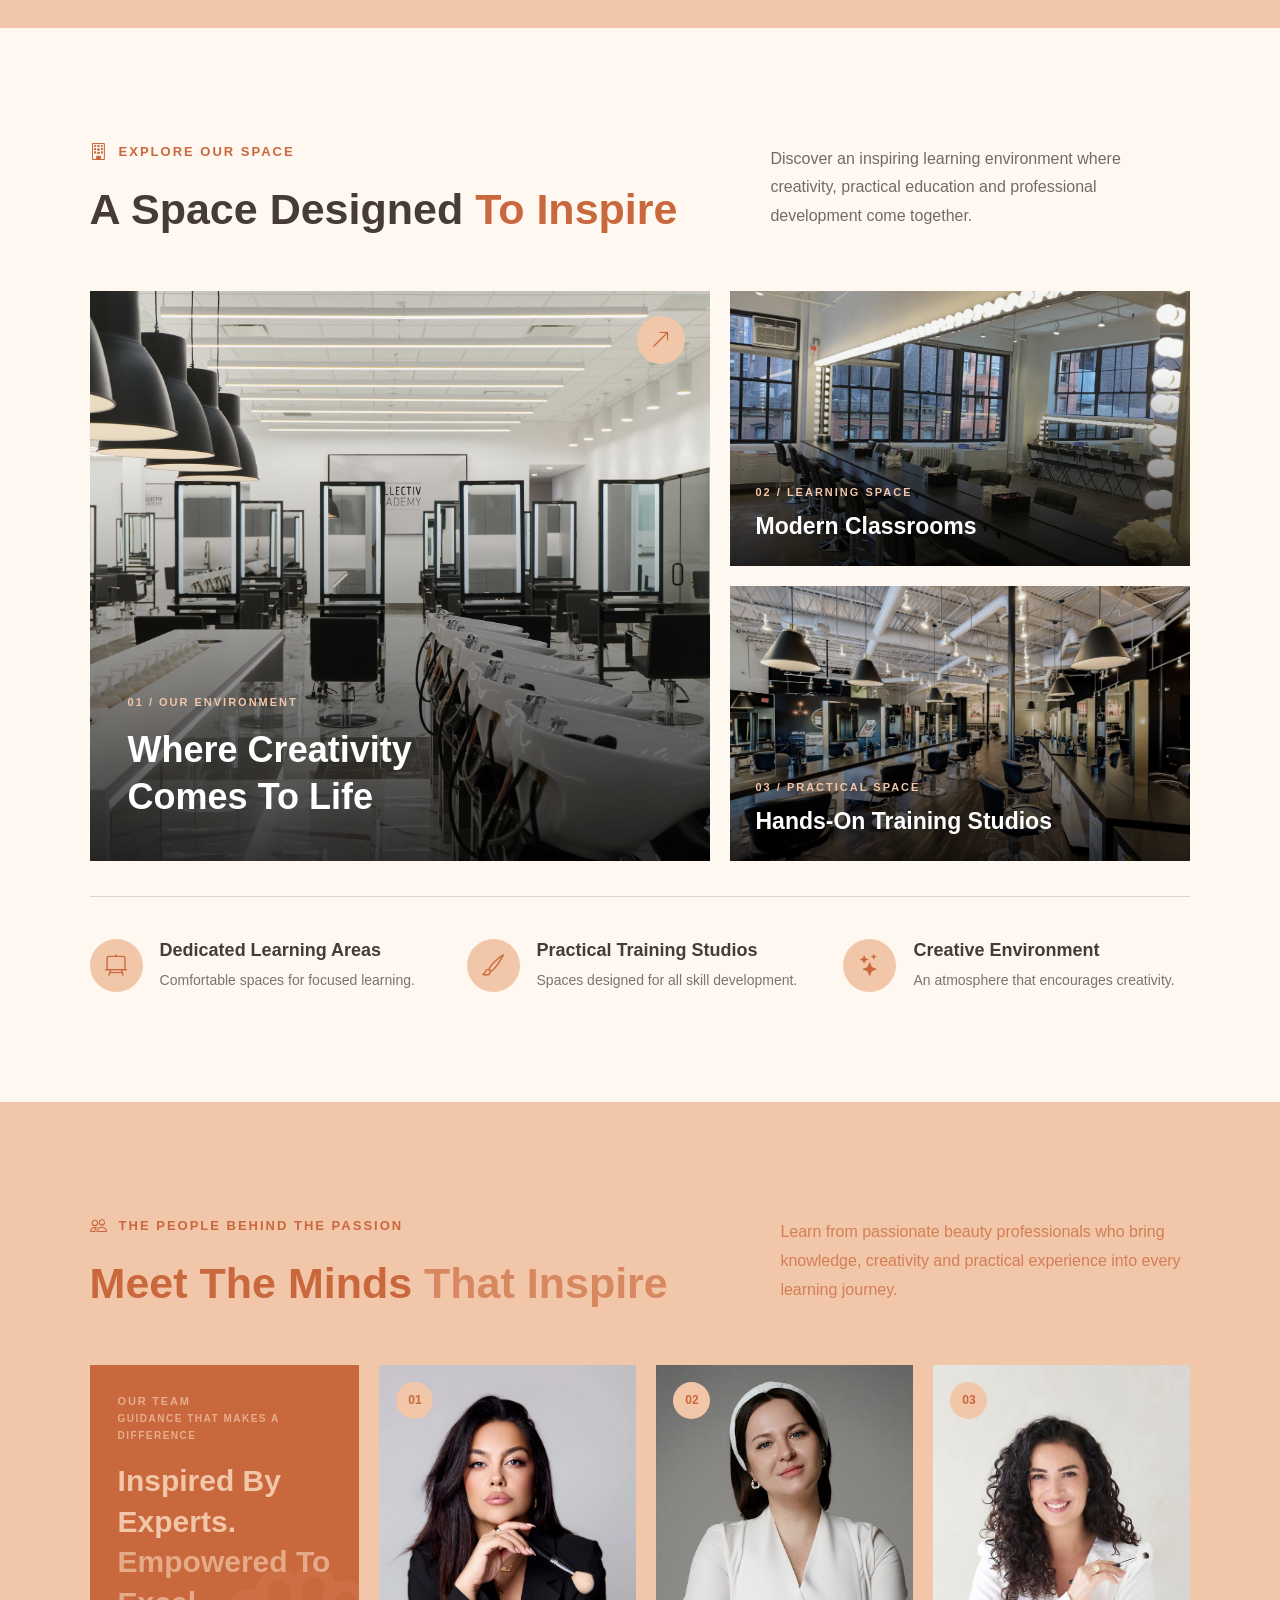
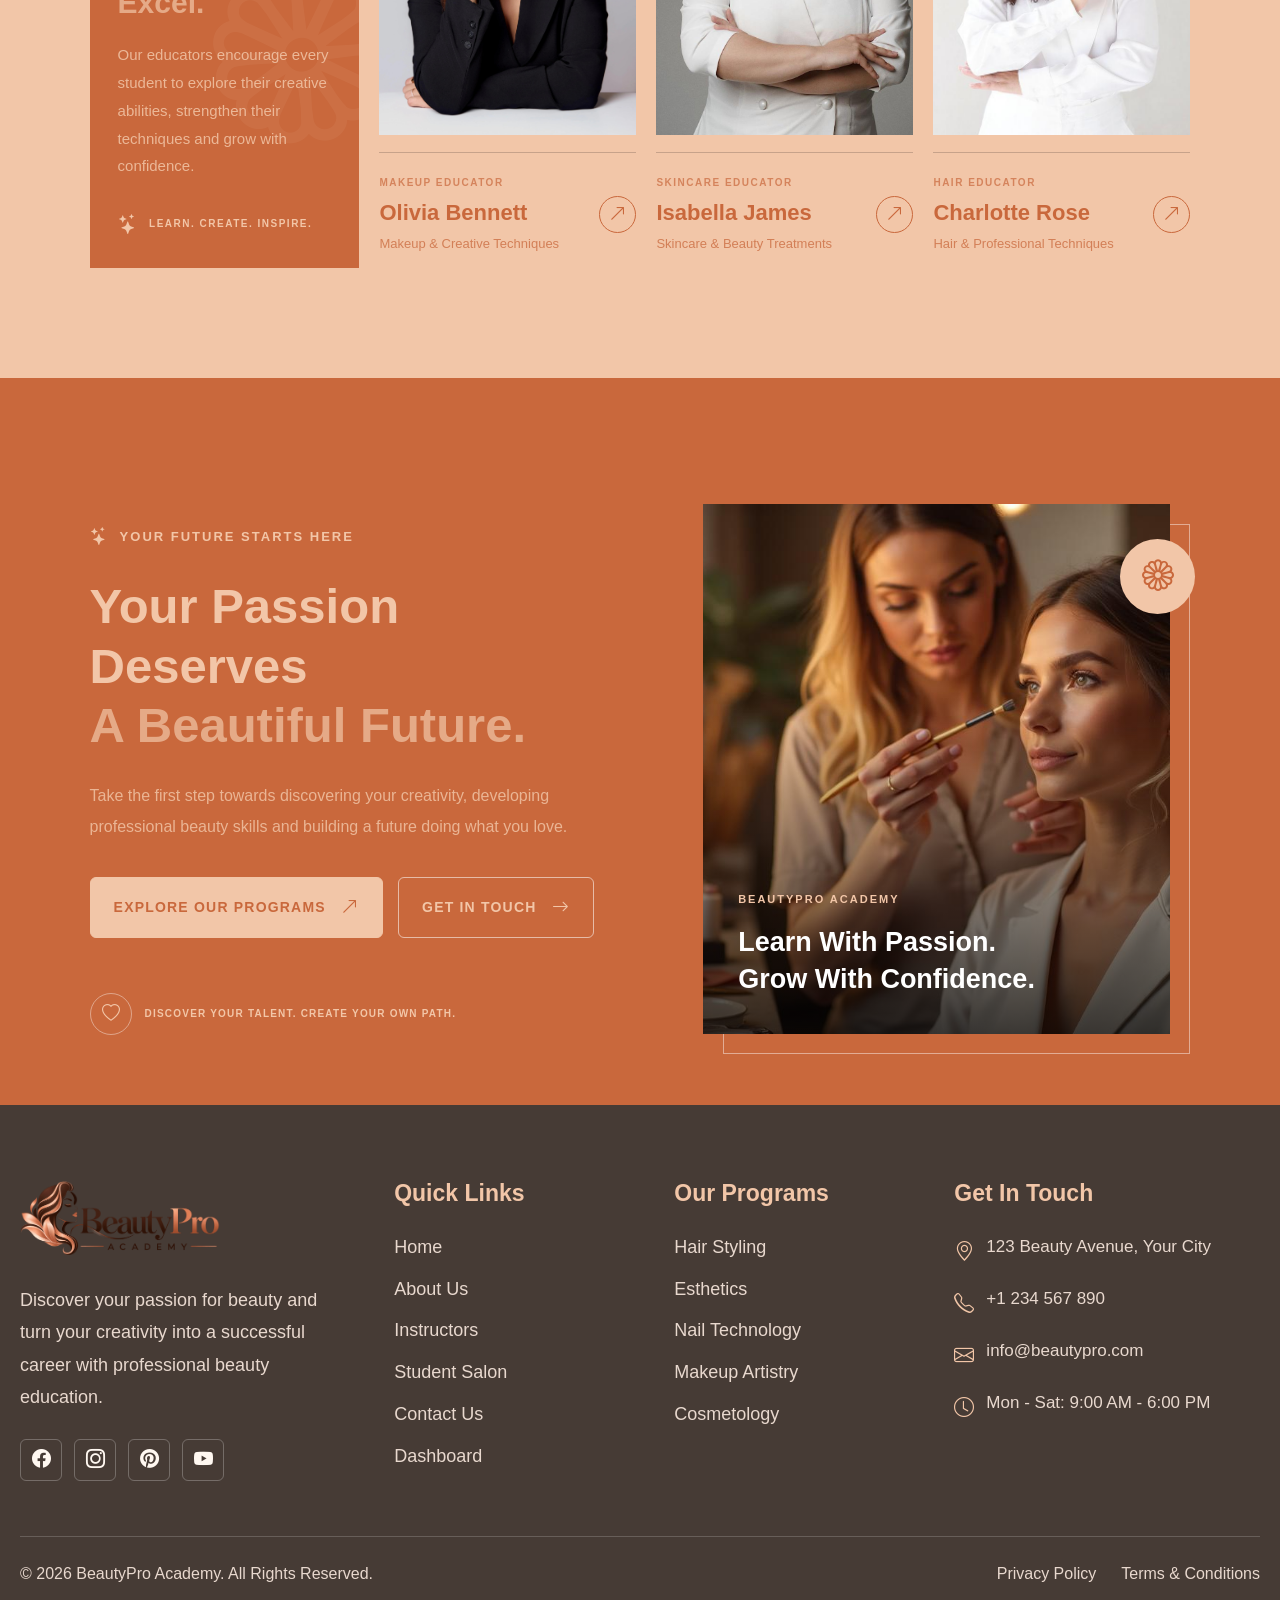
==== commit f9797de3: "Add files via upload" ====
--- a/about.html
+++ b/about.html
@@ -344,7 +344,7 @@
                     <h4>Students Inspired</h4>
 
                     <p>
-                        Supporting aspiring beauty learners
+                        Supporting aspiring learners
                         on their educational journey.
                     </p>
 
@@ -500,13 +500,13 @@
 
                     <span class="bp-about-vision-label">OUR MISSION</span>
 
-                    <h3>Empowering Every Aspiring Artist</h3>
-
-                    <p>
-                        To provide quality beauty education through practical
+                    <h3>Empowering Aspiring Artist</h3>
+
+                    <p>
+                        To provide quality education through practical
                         training, expert guidance, and a supportive learning
-                        environment that prepares students for real-world
-                        professional opportunities.
+                        environment that prepares for more real-world
+                        problems for more skilled opportunities.
                     </p>
 
                     <div class="bp-about-vision-line"></div>
@@ -580,9 +580,9 @@
                     <div class="bp-about-learning-stage-icon">
                         <i class="bi bi-book"></i>
                     </div>
-                    <h3>Learn The Fundamentals</h3>
-                    <p>
-                        Build a strong foundation with essential beauty
+                    <h3>Learn Basics</h3>
+                    <p>
+                        Build a strong foundation with essential
                         knowledge, techniques and concepts.
                     </p>
                     <span class="bp-about-learning-stage-tag">KNOWLEDGE</span>
@@ -595,8 +595,8 @@
                     </div>
                     <h3>Practice Your Skills</h3>
                     <p>
-                        Develop your techniques through guided practical
-                        sessions and creative exercises.
+                        Develop your techniques through practical
+                        sessions and more creative exercises.
                     </p>
                     <span class="bp-about-learning-stage-tag">PRACTICE</span>
                 </div>
@@ -720,7 +720,7 @@
 
                     <div>
                         <h4>Practical Training Studios</h4>
-                        <p>Spaces designed for skill development.</p>
+                        <p>Spaces designed for all skill development.</p>
                     </div>
                 </div>
 
@@ -807,7 +807,7 @@
                         <div>
                             <span class="bp-about-team-role">MAKEUP EDUCATOR</span>
                             <h3>Olivia Bennett</h3>
-                            <p>Makeup Artistry & Creative Techniques</p>
+                            <p>Makeup & Creative Techniques</p>
                         </div>
 
                         <span class="bp-about-team-member-icon">
@@ -849,7 +849,7 @@
                         <div>
                             <span class="bp-about-team-role">HAIR EDUCATOR</span>
                             <h3>Charlotte Rose</h3>
-                            <p>Hair Styling & Professional Techniques</p>
+                            <p>Hair & Professional Techniques</p>
                         </div>
 
                         <span class="bp-about-team-member-icon">
@@ -947,7 +947,7 @@
                 <div class="footer-column footer-brand">
 
                     <a href="index.html" class="footer-logo">
-                        <img src="images/logo.png" alt="BeautyPro Academy">
+                        <img src="images/logo-white.png" alt="BeautyPro Academy">
                     </a>
 
                     <p>
--- a/css/style.css
+++ b/css/style.css
@@ -0,0 +1,25917 @@
+/* ================================
+   ROOT VARIABLES
+================================ */
+
+:root {
+    --primary-color: #C9683C;
+    --secondary-color: #F2C6A8;
+
+    --background-color: #FFF8F1;
+    --text-color: #463B35;
+    --white-color: #FFFFFF;
+
+    --heading-font: 'Archivo', sans-serif;
+    --body-font: 'Karla', sans-serif;
+
+    --transition: all 0.3s ease;
+}
+
+
+/* ================================
+   RESET CSS
+================================ */
+
+* {
+    margin: 0;
+    padding: 0;
+    box-sizing: border-box;
+}
+
+html {
+    scroll-behavior: smooth;
+}
+
+body {
+    font-family: var(--body-font);
+    font-size: 18px;
+    font-weight: 400;
+    line-height: 1.6;
+    color: var(--text-color);
+    background-color: var(--background-color);
+    overflow-x: hidden;
+}
+
+h1,
+h2,
+h3,
+h4,
+h5,
+h6 {
+    font-family: var(--heading-font);
+    font-weight: 600;
+    line-height: 1.2;
+    color: var(--text-color);
+}
+
+p {
+    font-family: var(--body-font);
+    font-weight: 400;
+    line-height: 1.7;
+}
+
+a {
+    text-decoration: none;
+    color: inherit;
+    transition: var(--transition);
+}
+
+ul,
+ol {
+    list-style: none;
+}
+
+img {
+    max-width: 100%;
+    display: block;
+}
+
+button,
+input,
+textarea,
+select {
+    font-family: var(--body-font);
+}
+
+button {
+    cursor: pointer;
+    border: none;
+    outline: none;
+}
+
+
+/* ================================
+   COMMON UTILITIES
+================================ */
+
+.container {
+    width: 100%;
+    max-width: 1320px;
+    margin: 0 auto;
+    padding: 0 20px;
+}
+
+.section-padding {
+    padding: 90px 0;
+}
+
+.section-title {
+    font-family: var(--heading-font);
+    font-size: 42px;
+    font-weight: 600;
+    line-height: 1.2;
+}
+
+.section-description {
+    font-size: 18px;
+    font-weight: 400;
+    line-height: 1.7;
+}
+
+/* ================================
+   PRIMARY BUTTON
+================================ */
+
+.btn-primary {
+    display: inline-flex;
+    align-items: center;
+    justify-content: center;
+    gap: 10px;
+    padding: 14px 30px;
+
+    background-color: var(--primary-color);
+    color: var(--white-color);
+
+    font-family: var(--body-font);
+    font-size: 18px;
+    font-weight: 600;
+
+    border: 2px solid var(--primary-color);
+    border-radius: 6px;
+
+    transition: var(--transition);
+    cursor: pointer;
+}
+
+.btn-primary:hover {
+    background-color: transparent;
+    color: var(--primary-color);
+}
+
+
+/* ================================
+   SECONDARY BUTTON
+================================ */
+
+.btn-secondary {
+    display: inline-flex;
+    align-items: center;
+    justify-content: center;
+    gap: 10px;
+    padding: 14px 30px;
+
+    background-color: transparent;
+    color: var(--primary-color);
+
+    font-family: var(--body-font);
+    font-size: 18px;
+    font-weight: 600;
+
+    border: 2px solid var(--primary-color);
+    border-radius: 6px;
+
+    transition: var(--transition);
+    cursor: pointer;
+}
+
+.btn-secondary:hover {
+    background-color: var(--primary-color);
+    color: var(--white-color);
+}
+
+/*******************************************************Header****************************************************************/
+
+/* =====================================
+   HEADER
+===================================== */
+
+.main-header {
+    width: 100%;
+    position: fixed;
+    top: 0;
+    left: 0;
+    z-index: 9999;
+    background: var(--background-color);
+    border-bottom: 1px solid rgba(70, 59, 53, 0.10);
+    transition: var(--transition);
+}
+
+.header-wrapper {
+    min-height: 90px;
+    display: flex;
+    align-items: center;
+    justify-content: space-between;
+    gap: 25px;
+}
+
+/* LOGO */
+
+.header-logo {
+    display: flex;
+    align-items: center;
+    flex-shrink: 0;
+}
+
+.header-logo img {
+    width: 190px;
+    height: 65px;
+    object-fit: contain;
+}
+
+/* DESKTOP NAVIGATION */
+
+.desktop-nav {
+    display: flex;
+    align-items: center;
+    justify-content: center;
+    flex: 1;
+}
+
+.nav-menu {
+    display: flex;
+    align-items: center;
+    justify-content: center;
+    gap: 28px;
+    flex-wrap: nowrap;
+}
+
+.nav-item {
+    position: relative;
+}
+
+.nav-link {
+    display: flex;
+    align-items: center;
+    gap: 7px;
+    white-space: nowrap;
+    font-size: 16px;
+    font-weight: 600;
+    color: var(--text-color);
+    padding: 12px 0;
+    transition: var(--transition);
+}
+
+.nav-link:hover,
+.nav-item:hover>.nav-link {
+    color: var(--primary-color);
+}
+
+.nav-link i {
+    font-size: 12px;
+}
+
+.nav-link .bi-chevron-down {
+    position: relative;
+    top: 2px;
+}
+
+/* DROPDOWN */
+
+.dropdown-menu {
+    position: absolute;
+    z-index: 10000;
+    top: 100%;
+    left: 0;
+    min-width: 190px;
+    padding: 12px 0;
+    background: var(--background-color);
+    border: 1px solid rgba(70, 59, 53, 0.10);
+    border-radius: 8px;
+    box-shadow: 0 10px 30px rgba(0, 0, 0, 0.08);
+    opacity: 0;
+    visibility: hidden;
+    transform: translateY(10px);
+    transition: var(--transition);
+}
+
+.home-dropdown:hover .dropdown-menu {
+    opacity: 1;
+    visibility: visible;
+    transform: translateY(0);
+}
+
+.home-dropdown:focus-within .dropdown-menu {
+    opacity: 1;
+    visibility: visible;
+    transform: translateY(0);
+}
+
+.dropdown-menu a {
+    display: block;
+    padding: 10px 20px;
+    font-size: 17px;
+    font-weight: 500;
+    color: var(--text-color);
+}
+
+.dropdown-menu a:hover {
+    color: var(--primary-color);
+    background: var(--secondary-color);
+}
+
+/* HEADER ACTIONS */
+
+.header-actions {
+    display: flex;
+    align-items: center;
+    gap: 14px;
+    flex-shrink: 0;
+}
+
+.header-icon-btn {
+    width: 42px;
+    height: 42px;
+    display: flex;
+    align-items: center;
+    justify-content: center;
+    background: transparent;
+    border: 1px solid rgba(70, 59, 53, 0.20);
+    border-radius: 6px;
+    color: var(--text-color);
+    font-size: 19px;
+    transition: var(--transition);
+}
+
+.header-icon-btn:hover {
+    background: var(--primary-color);
+    color: var(--white-color);
+    border-color: var(--primary-color);
+}
+
+/* HEADER LOGIN */
+
+.header-login {
+    padding: 6px 20px;
+    font-size: 18px;
+}
+
+/* MENU TOGGLE */
+
+.menu-toggle {
+    display: none;
+    width: 45px;
+    height: 45px;
+    align-items: center;
+    justify-content: center;
+    background: var(--primary-color);
+    color: var(--white-color);
+    font-size: 27px;
+    border-radius: 6px;
+}
+
+/* MOBILE NAVIGATION */
+
+.mobile-nav {
+    display: none;
+}
+
+/* Compact desktop header before the tablet navigation breakpoint. */
+@media (min-width: 1025px) and (max-width: 1200px) {
+    .header-wrapper {
+        gap: 14px;
+    }
+
+    .header-logo img {
+        width: 160px;
+    }
+
+    .nav-menu {
+        gap: 11px;
+    }
+
+    .nav-link {
+        font-size: 14px;
+    }
+
+    .header-actions {
+        gap: 8px;
+    }
+
+    .header-icon-btn {
+        width: 38px;
+        height: 38px;
+    }
+
+    .header-login {
+        padding-right: 12px;
+        padding-left: 12px;
+        font-size: 16px;
+    }
+}
+
+/* =====================================
+   RESPONSIVE HEADER
+===================================== */
+
+@media (max-width: 1024px) {
+
+    .header-wrapper {
+        min-height: 80px;
+    }
+
+    .desktop-nav,
+    .header-actions {
+        display: none;
+    }
+
+    .menu-toggle {
+        display: flex;
+    }
+
+    .mobile-nav {
+        display: block;
+        position: absolute;
+        top: 100%;
+        left: 0;
+        width: 100%;
+        max-width: 100vw;
+        max-height: calc(100vh - 80px);
+        overflow-y: auto;
+        overflow-x: hidden;
+        padding: 0 25px;
+        background: var(--background-color);
+        border-top: 1px solid rgba(70, 59, 53, 0.10);
+        box-shadow: 0 12px 25px rgba(0, 0, 0, 0.08);
+
+        opacity: 0;
+        visibility: hidden;
+        transform: translateY(-10px);
+        transition: var(--transition);
+    }
+
+    .mobile-nav.active {
+        opacity: 1;
+        visibility: visible;
+        transform: translateY(0);
+    }
+
+    .mobile-menu {
+        display: flex;
+        flex-direction: column;
+        padding: 15px 0;
+    }
+
+    .mobile-menu>li {
+        width: 100%;
+        border-bottom: 1px solid rgba(70, 59, 53, 0.10);
+    }
+
+    .mobile-menu>li>a,
+    .mobile-home-btn {
+        width: 100%;
+        display: flex;
+        align-items: center;
+        justify-content: space-between;
+        padding: 14px 5px;
+        background: transparent;
+        color: var(--text-color);
+        font-size: 18px;
+        font-weight: 600;
+        text-align: left;
+        white-space: nowrap;
+    }
+
+    .mobile-menu a:hover,
+    .mobile-home-btn:hover {
+        color: var(--primary-color);
+    }
+
+    /* MOBILE DROPDOWN */
+
+    .mobile-dropdown {
+        display: none;
+        padding: 0 15px 10px;
+    }
+
+    .mobile-home-dropdown.active .mobile-dropdown {
+        display: block;
+    }
+
+    .mobile-dropdown a {
+        display: block;
+        padding: 10px 5px;
+        font-size: 17px;
+        color: var(--text-color);
+        white-space: nowrap;
+    }
+
+    /* MOBILE ACTIONS */
+
+    .mobile-actions {
+        padding: 18px 0 25px;
+    }
+
+    .mobile-toggle-group {
+        display: flex;
+        align-items: center;
+        gap: 12px;
+        margin-bottom: 20px;
+    }
+
+    .mobile-action-btn {
+        flex: 1;
+        display: flex;
+        align-items: center;
+        justify-content: center;
+        gap: 9px;
+        padding: 12px 10px;
+        background: transparent;
+        border: 1px solid rgba(70, 59, 53, 0.20);
+        border-radius: 6px;
+        color: var(--text-color);
+        font-size: 16px;
+        font-weight: 600;
+        transition: var(--transition);
+    }
+
+    .mobile-action-btn i {
+        font-size: 19px;
+    }
+
+    .mobile-action-btn:hover {
+        background: var(--primary-color);
+        color: var(--white-color);
+        border-color: var(--primary-color);
+    }
+
+    .mobile-login {
+        width: 100%;
+        padding: 13px 20px;
+        font-size: 18px;
+        justify-content: center;
+    }
+}
+
+@media (max-width: 768px) {
+    .mobile-nav {
+        padding-right: 20px;
+        padding-left: 20px;
+    }
+
+    .mobile-menu {
+        padding-top: 12px;
+        padding-bottom: 12px;
+    }
+
+    .mobile-menu>li>a,
+    .mobile-home-btn {
+        padding-top: 13px;
+        padding-bottom: 13px;
+    }
+}
+
+/* SMALL MOBILE */
+
+@media (max-width: 480px) {
+
+    .header-wrapper {
+        min-height: 72px;
+    }
+
+    .header-logo img {
+        width: 155px;
+        height: 55px;
+    }
+
+    .menu-toggle {
+        width: 42px;
+        height: 42px;
+    }
+
+    .mobile-nav {
+        padding: 0 18px;
+        max-height: calc(100vh - 72px);
+    }
+
+    .mobile-toggle-group {
+        gap: 8px;
+    }
+
+    .mobile-action-btn {
+        font-size: 15px;
+        padding: 11px 6px;
+    }
+}
+
+/* =====================================
+   RTL HEADER
+===================================== */
+
+html[dir="rtl"] .header-wrapper {
+    direction: rtl;
+}
+
+html[dir="rtl"] .nav-menu {
+    direction: rtl;
+}
+
+html[dir="rtl"] .dropdown-menu {
+    left: auto;
+    right: 0;
+}
+
+html[dir="rtl"] .nav-link,
+html[dir="rtl"] .mobile-menu>li>a,
+html[dir="rtl"] .mobile-home-btn {
+    direction: rtl;
+}
+
+html[dir="rtl"] .mobile-dropdown {
+    text-align: right;
+}
+
+html[dir="rtl"] .mobile-action-btn,
+html[dir="rtl"] .mobile-login {
+    direction: rtl;
+}
+
+html[dir="rtl"] .mobile-nav {
+    left: auto;
+    right: 0;
+}
+
+/* =====================================
+   DARK MODE
+===================================== */
+
+html.dark-mode {
+    --background-color: #241D1A;
+    --text-color: #F5E9E0;
+    --white-color: #FFFFFF;
+}
+
+html.dark-mode .main-header {
+    background: var(--background-color);
+    border-bottom-color: rgba(255, 255, 255, 0.12);
+}
+
+html.dark-mode .dropdown-menu {
+    background: #302723;
+    border-color: rgba(255, 255, 255, 0.12);
+}
+
+html.dark-mode .dropdown-menu a:hover {
+    color: #463B35;
+}
+
+html.dark-mode .header-icon-btn,
+html.dark-mode .mobile-action-btn {
+    border-color: rgba(255, 255, 255, 0.20);
+}
+
+html.dark-mode .mobile-nav {
+    background: var(--background-color);
+    border-color: rgba(255, 255, 255, 0.12);
+}
+
+html.dark-mode .mobile-menu>li {
+    border-color: rgba(255, 255, 255, 0.12);
+}
+
+/* Keep current-page navigation visible in every color mode and viewport. */
+.nav-link.active,
+.home-dropdown.has-current-page>.nav-link,
+.dropdown-menu a.active,
+.mobile-menu a.active,
+.mobile-home-dropdown.has-current-page>.mobile-home-btn {
+    color: var(--primary-color);
+}
+
+.dropdown-menu a.active {
+    background: rgba(201, 104, 60, 0.08);
+}
+
+html.dark-mode .dropdown-menu a.active,
+html.dark-mode .dropdown-menu a.active:hover {
+    color: var(--primary-color);
+}
+
+.mobile-menu a.active,
+.mobile-home-dropdown.has-current-page>.mobile-home-btn {
+    color: var(--primary-color);
+}
+
+body {
+    padding-top: 90px;
+}
+
+@media (max-width: 1024px) {
+    body {
+        padding-top: 80px;
+    }
+}
+
+@media (max-width: 480px) {
+    body {
+        padding-top: 72px;
+    }
+}
+
+@media (max-width: 480px) {
+    .header-logo {
+        margin-inline-start: -20px;
+    }
+}
+
+@media (min-width: 481px) and (max-width: 820px) {
+    .header-logo {
+        margin-left: -20px;
+    }
+}
+
+/*****************************************************Footer******************************************************/
+
+/* =====================================
+   FOOTER
+===================================== */
+
+.main-footer {
+    background-color: #463B35;
+    color: #FFF8F1;
+    padding: 75px 0 0;
+}
+
+/* FOOTER TOP */
+
+.footer-top {
+    display: grid;
+    grid-template-columns: 1.4fr 1fr 1fr 1.3fr;
+    gap: 45px;
+    padding-bottom: 55px;
+}
+
+/* FOOTER BRAND */
+
+.footer-logo {
+    display: inline-block;
+    margin-bottom: 20px;
+}
+
+.footer-logo img {
+    width: 200px;
+    height: 75px;
+    object-fit: contain;
+}
+
+.footer-brand p {
+    max-width: 320px;
+    color: #E8D8CE;
+    font-size: 18px;
+    line-height: 1.8;
+    margin-bottom: 25px;
+}
+
+/* SOCIAL ICONS */
+
+.footer-socials {
+    display: flex;
+    align-items: center;
+    gap: 12px;
+}
+
+.footer-socials a {
+    width: 42px;
+    height: 42px;
+    display: flex;
+    align-items: center;
+    justify-content: center;
+    border: 1px solid rgba(255, 255, 255, 0.25);
+    border-radius: 6px;
+    color: #FFF8F1;
+    font-size: 19px;
+    transition: var(--transition);
+}
+
+.footer-socials a:hover {
+    background: var(--primary-color);
+    border-color: var(--primary-color);
+    color: #FFFFFF;
+    transform: translateY(-3px);
+}
+
+/* FOOTER HEADINGS */
+
+.footer-column h3 {
+    color: #F2C6A8;
+    font-family: var(--heading-font);
+    font-size: 23px;
+    font-weight: 600;
+    margin-bottom: 25px;
+}
+
+/* FOOTER LINKS */
+
+.footer-links {
+    display: flex;
+    flex-direction: column;
+    gap: 13px;
+}
+
+.footer-links a {
+    color: #E8D8CE;
+    font-size: 18px;
+    transition: var(--transition);
+}
+
+.footer-links a:hover {
+    color: #F2C6A8;
+    padding-left: 6px;
+}
+
+/* CONTACT DETAILS */
+
+.contact-list {
+    display: flex;
+    flex-direction: column;
+    gap: 17px;
+}
+
+.contact-list li {
+    display: flex;
+    align-items: flex-start;
+    gap: 12px;
+    color: #E8D8CE;
+    font-size: 17px;
+}
+
+.contact-list li i {
+    color: #F2C6A8;
+    font-size: 20px;
+    flex-shrink: 0;
+    margin-top: 3px;
+}
+
+.contact-list li a {
+    color: #E8D8CE;
+    overflow-wrap: anywhere;
+}
+
+.contact-list li a:hover {
+    color: #F2C6A8;
+}
+
+/* FOOTER BUTTON */
+
+.footer-contact-btn {
+    margin-top: 25px;
+    padding: 12px 22px;
+    font-size: 18px;
+}
+
+/* FOOTER BOTTOM */
+
+.footer-bottom {
+    min-height: 75px;
+    border-top: 1px solid rgba(255, 255, 255, 0.18);
+    display: flex;
+    align-items: center;
+    justify-content: space-between;
+    gap: 20px;
+}
+
+.footer-bottom p {
+    color: #E8D8CE;
+    font-size: 16px;
+}
+
+.footer-bottom-links {
+    display: flex;
+    align-items: center;
+    gap: 25px;
+}
+
+.footer-bottom-links a {
+    color: #E8D8CE;
+    font-size: 16px;
+    transition: var(--transition);
+}
+
+.footer-bottom-links a:hover {
+    color: #F2C6A8;
+}
+
+/* =====================================
+   TABLET VIEW
+===================================== */
+
+@media (max-width: 1024px) {
+
+    .footer-top {
+        grid-template-columns: repeat(2, 1fr);
+        gap: 45px 35px;
+    }
+
+    .footer-brand p {
+        max-width: 100%;
+    }
+
+}
+
+
+/* =====================================
+   MOBILE VIEW
+===================================== */
+
+@media (max-width: 600px) {
+
+    .main-footer {
+        padding-top: 55px;
+    }
+
+    .footer-top {
+        grid-template-columns: 1fr;
+        gap: 38px;
+        padding-bottom: 40px;
+    }
+
+    .footer-logo img {
+        width: 180px;
+    }
+
+    .footer-column h3 {
+        font-size: 22px;
+        margin-bottom: 18px;
+    }
+
+    .footer-brand p {
+        font-size: 17px;
+    }
+
+    .footer-links {
+        gap: 12px;
+    }
+
+    .footer-bottom {
+        flex-direction: column;
+        justify-content: center;
+        text-align: center;
+        padding: 22px 0;
+        gap: 15px;
+    }
+
+    .footer-bottom-links {
+        flex-wrap: wrap;
+        justify-content: center;
+        gap: 15px;
+    }
+
+}
+
+/* =====================================
+   FOOTER RTL
+===================================== */
+
+html[dir="rtl"] .footer-top {
+    direction: rtl;
+}
+
+html[dir="rtl"] .footer-brand p,
+html[dir="rtl"] .footer-column h3,
+html[dir="rtl"] .footer-links,
+html[dir="rtl"] .contact-list {
+    text-align: right;
+}
+
+html[dir="rtl"] .footer-links a:hover {
+    padding-left: 0;
+    padding-right: 6px;
+}
+
+html[dir="rtl"] .contact-list li {
+    flex-direction: row;
+}
+
+html[dir="rtl"] .footer-socials,
+html[dir="rtl"] .footer-bottom,
+html[dir="rtl"] .footer-bottom-links {
+    direction: rtl;
+}
+
+html[dir="rtl"] .footer-bottom {
+    text-align: right;
+}
+
+/* =====================================
+   FOOTER DARK MODE
+===================================== */
+
+html.dark-mode .main-footer {
+    background-color: #181310;
+    color: #F5E9E0;
+    border-top: 1px solid rgba(255, 255, 255, 0.08);
+}
+
+/* FOOTER HEADINGS */
+
+html.dark-mode .footer-column h3 {
+    color: var(--secondary-color);
+}
+
+/* FOOTER TEXT */
+
+html.dark-mode .footer-brand p,
+html.dark-mode .footer-links a,
+html.dark-mode .contact-list li,
+html.dark-mode .contact-list li a,
+html.dark-mode .footer-bottom p,
+html.dark-mode .footer-bottom-links a {
+    color: #D8C9C0;
+}
+
+/* FOOTER LINKS HOVER */
+
+html.dark-mode .footer-links a:hover,
+html.dark-mode .contact-list li a:hover,
+html.dark-mode .footer-bottom-links a:hover {
+    color: var(--secondary-color);
+}
+
+/* CONTACT ICONS */
+
+html.dark-mode .contact-list li i {
+    color: var(--secondary-color);
+}
+
+/* SOCIAL ICONS */
+
+html.dark-mode .footer-socials a {
+    color: #F5E9E0;
+    border-color: rgba(255, 255, 255, 0.20);
+}
+
+html.dark-mode .footer-socials a:hover {
+    background-color: var(--primary-color);
+    border-color: var(--primary-color);
+    color: #FFFFFF;
+}
+
+/* FOOTER BOTTOM */
+
+html.dark-mode .footer-bottom {
+    border-top-color: rgba(255, 255, 255, 0.15);
+}
+
+/*********************************************************Home page 1****************************************************************/
+
+/* =========================================
+   BEAUTYPRO HOME 1 HERO
+========================================= */
+
+.bp-hero {
+    position: relative;
+    width: 100%;
+    min-height: 760px;
+    background: var(--background-color);
+    overflow: hidden;
+}
+
+.bp-hero-inner {
+    position: relative;
+    width: 100%;
+    max-width: 1650px;
+    min-height: 760px;
+    margin: auto;
+}
+
+/* LEFT CONTENT */
+
+.bp-hero-content {
+    position: relative;
+    z-index: 5;
+    width: 51%;
+    padding: 115px 0 170px 5.4%;
+}
+
+.bp-hero-eyebrow {
+    display: block;
+    margin-bottom: 25px;
+    color: var(--primary-color);
+    font-family: var(--body-font);
+    font-size: 16px;
+    font-weight: 600;
+    letter-spacing: 7px;
+}
+
+.bp-hero-title {
+    font-family: var(--heading-font);
+    font-size: clamp(44px, 4.5vw, 76px);
+    font-weight: 600;
+    line-height: 1.13;
+    letter-spacing: -2.5px;
+    color: var(--text-color);
+    margin-bottom: 24px;
+}
+
+.bp-hero-title-line {
+    display: block;
+}
+
+.bp-hero-title em {
+    color: var(--primary-color);
+    font-style: italic;
+    font-weight: 600;
+}
+
+.bp-hero-description {
+    max-width: 590px;
+    font-size: 20px;
+    line-height: 1.6;
+    color: var(--text-color);
+    margin-bottom: 32px;
+}
+
+.bp-hero-buttons {
+    display: flex;
+    align-items: center;
+    flex-wrap: wrap;
+    gap: 25px;
+}
+
+.bp-hero-buttons .btn-primary,
+.bp-hero-buttons .btn-secondary {
+    min-height: 58px;
+    padding: 14px 28px;
+    white-space: nowrap;
+}
+
+/* FEATURE HIGHLIGHTS */
+
+.bp-hero-features {
+    display: flex;
+    align-items: center;
+    gap: 22px;
+    margin-top: 45px;
+}
+
+.bp-hero-feature {
+    display: flex;
+    align-items: center;
+    gap: 12px;
+    font-size: 17px;
+    font-weight: 600;
+    line-height: 1.35;
+    white-space: nowrap;
+}
+
+.bp-feature-icon {
+    width: 58px;
+    height: 58px;
+    display: flex;
+    align-items: center;
+    justify-content: center;
+    flex-shrink: 0;
+    border-radius: 50%;
+    background: rgba(201, 104, 60, 0.10);
+    color: var(--primary-color);
+    font-size: 27px;
+}
+
+.bp-feature-divider {
+    width: 1px;
+    height: 45px;
+    flex-shrink: 0;
+    background: rgba(201, 104, 60, 0.25);
+}
+
+/* =========================================
+   MAIN STUDENT PORTRAIT
+========================================= */
+
+.bp-hero-portrait {
+    position: absolute;
+    z-index: 3;
+    width: 39%;
+    height: 90%;
+    right: 13%;
+    bottom: 0;
+}
+
+.bp-portrait-frame {
+    position: relative;
+    width: 100%;
+    height: 100%;
+    overflow: hidden;
+    border: 7px solid var(--secondary-color);
+    border-radius: 48% 42% 44% 32% / 34% 40% 30% 35%;
+    transform: rotate(-3deg);
+}
+
+.bp-portrait-frame img {
+    width: 100%;
+    height: 100%;
+    object-fit: cover;
+    object-position: 48% center;
+    transform: rotate(3deg) scale(1.12);
+}
+
+/* =========================================
+   RIGHT SPECIALTY IMAGES
+========================================= */
+
+.bp-hero-specialties {
+    position: absolute;
+    z-index: 6;
+    top: 60px;
+    right: 1%;
+    width: 14%;
+    display: flex;
+    flex-direction: column;
+    gap: 15px;
+}
+
+.bp-hero-handwriting {
+    align-self: flex-start;
+    margin-bottom: 15px;
+    color: var(--text-color);
+    font-family: cursive;
+    font-size: 29px;
+    font-style: italic;
+    line-height: 1.12;
+    transform: rotate(-8deg);
+}
+
+.bp-specialty-card {
+    position: relative;
+    width: 100%;
+    height: 170px;
+    border: 2px solid var(--primary-color);
+    border-radius: 45px 20px 45px 20px;
+    overflow: visible;
+}
+
+.bp-specialty-card img {
+    width: 100%;
+    height: 100%;
+    object-fit: cover;
+    border-radius: inherit;
+}
+
+.bp-specialty-two {
+    border-radius: 20px 45px 20px 45px;
+}
+
+.bp-specialty-three {
+    border-radius: 45px 20px 45px 20px;
+}
+
+.bp-specialty-icon {
+    position: absolute;
+    z-index: 2;
+    left: -25px;
+    bottom: 12px;
+    width: 55px;
+    height: 55px;
+    display: flex;
+    align-items: center;
+    justify-content: center;
+    border: 4px solid var(--background-color);
+    border-radius: 50%;
+    background: var(--secondary-color);
+    color: var(--primary-color);
+    font-size: 24px;
+}
+
+/* =========================================
+   BOTTOM SALON IMAGE
+========================================= */
+
+.bp-hero-salon {
+    position: absolute;
+    z-index: 2;
+    bottom: -130px;
+    left: -4%;
+    width: 54%;
+    height: 300px;
+    overflow: hidden;
+    border-top: 5px solid var(--primary-color);
+    border-radius: 52% 48% 0 0 / 32% 35% 0 0;
+    transform: rotate(5deg);
+}
+
+.bp-hero-salon>img {
+    width: 100%;
+    height: 100%;
+    object-fit: cover;
+    transform: rotate(-5deg) scale(1.15);
+}
+
+.bp-salon-overlay {
+    position: absolute;
+    inset: 0;
+    background: rgba(201, 104, 60, 0.45);
+}
+
+.bp-salon-story {
+    position: absolute;
+    z-index: 2;
+    top: 35px;
+    left: 15%;
+    display: flex;
+    align-items: center;
+    gap: 18px;
+    color: #FFFFFF;
+    font-size: 20px;
+    font-weight: 600;
+    line-height: 1.3;
+    transform: rotate(-5deg);
+}
+
+.bp-story-play {
+    width: 65px;
+    height: 65px;
+    display: flex;
+    align-items: center;
+    justify-content: center;
+    border: 2px solid #FFFFFF;
+    border-radius: 50%;
+    font-size: 29px;
+    transition: var(--transition);
+}
+
+.bp-salon-story:hover .bp-story-play {
+    background: var(--primary-color);
+}
+
+/* DECORATIONS */
+
+.bp-hero-flower {
+    position: absolute;
+    z-index: 4;
+    bottom: 55px;
+    left: 45%;
+    color: var(--primary-color);
+    font-size: 105px;
+    opacity: 0.65;
+}
+
+.bp-hero-dot {
+    position: absolute;
+    z-index: 4;
+    bottom: 30px;
+    left: 54%;
+    width: 15px;
+    height: 15px;
+    border-radius: 50%;
+    background: var(--primary-color);
+}
+
+/* =========================================
+   HERO DARK MODE
+========================================= */
+
+html.dark-mode .bp-hero {
+    background: var(--background-color);
+}
+
+html.dark-mode .bp-hero-title,
+html.dark-mode .bp-hero-description,
+html.dark-mode .bp-hero-feature,
+html.dark-mode .bp-hero-handwriting {
+    color: var(--text-color);
+}
+
+html.dark-mode .bp-feature-icon {
+    background: rgba(242, 198, 168, 0.12);
+    color: var(--secondary-color);
+}
+
+html.dark-mode .bp-portrait-frame {
+    border-color: var(--primary-color);
+}
+
+html.dark-mode .bp-specialty-icon {
+    border-color: var(--background-color);
+}
+
+/* =========================================
+   HERO RTL
+========================================= */
+
+html[dir="rtl"] .bp-hero-inner {
+    direction: rtl;
+}
+
+html[dir="rtl"] .bp-hero-content {
+    text-align: right;
+}
+
+html[dir="rtl"] .bp-hero-buttons,
+html[dir="rtl"] .bp-hero-features {
+    direction: rtl;
+}
+
+html[dir="rtl"] .bp-hero-portrait {
+    right: auto;
+    left: 13%;
+}
+
+html[dir="rtl"] .bp-hero-specialties {
+    right: auto;
+    left: 1%;
+}
+
+html[dir="rtl"] .bp-hero-salon {
+    left: auto;
+    right: -4%;
+}
+
+html[dir="rtl"] .bp-salon-story {
+    left: auto;
+    right: 15%;
+}
+
+@media (max-width: 820px) {
+
+    html[dir="rtl"] .bp-hero-portrait {
+        left: auto;
+        right: auto;
+        margin: 25px 12% 0 auto;
+    }
+
+    html[dir="rtl"] .bp-hero-specialties {
+        left: 4%;
+        right: auto;
+    }
+}
+
+/* =====================================
+   HERO LEFT CONTENT - COMPACT
+===================================== */
+
+.bp-hero-content {
+    width: 49%;
+    padding: 85px 0 150px 5%;
+}
+
+/* HEADING */
+
+.bp-hero-title {
+    font-size: clamp(42px, 4vw, 62px);
+    line-height: 1.12;
+    letter-spacing: -1.8px;
+    margin-bottom: 18px;
+}
+
+/* DESCRIPTION */
+
+.bp-hero-description {
+    max-width: 510px;
+    font-size: 18px;
+    line-height: 1.5;
+    margin-bottom: 25px;
+}
+
+/* BUTTONS */
+
+.bp-hero-buttons {
+    gap: 15px;
+}
+
+.bp-hero-buttons .btn-primary,
+.bp-hero-buttons .btn-secondary {
+    min-height: 52px;
+    padding: 12px 22px;
+    font-size: 17px;
+}
+
+/* FEATURES */
+
+.bp-hero-features {
+    gap: 14px;
+    margin-top: 32px;
+}
+
+.bp-hero-feature {
+    gap: 9px;
+    font-size: 15px;
+}
+
+.bp-feature-icon {
+    width: 48px;
+    height: 48px;
+    font-size: 23px;
+}
+
+.bp-feature-divider {
+    height: 38px;
+}
+
+@media (min-width: 821px) and (max-width: 1199px) {
+
+    .bp-hero-content {
+        width: 52%;
+        padding-top: 75px;
+    }
+
+    .bp-hero-title {
+        font-size: 48px;
+    }
+
+    .bp-hero-description {
+        max-width: 440px;
+        font-size: 17px;
+    }
+
+    .bp-hero-features {
+        gap: 9px;
+    }
+
+    .bp-hero-feature {
+        font-size: 14px;
+    }
+}
+
+/* Reduce header to hero spacing */
+
+.bp-hero-content {
+    padding-top: 35px !important;
+}
+
+/* Tablet */
+@media (max-width: 820px) {
+    .bp-hero-content {
+        padding-top: 30px !important;
+    }
+}
+
+/* Mobile */
+@media (max-width: 600px) {
+    .bp-hero-content {
+        padding-top: 25px !important;
+    }
+}
+
+/* =====================================
+   HERO RIGHT IMAGES - MOVE UP
+===================================== */
+
+/* Main Student Portrait */
+
+.bp-hero-portrait {
+    bottom: 45px;
+}
+
+/* Right Specialty Images */
+
+.bp-hero-specialties {
+    top: 25px;
+}
+
+/* iPad Pro */
+
+@media (min-width: 821px) and (max-width: 1199px) {
+
+    .bp-hero-portrait {
+        bottom: 35px;
+    }
+
+    .bp-hero-specialties {
+        top: 20px;
+    }
+}
+
+/* iPad Mini */
+
+@media (max-width: 820px) {
+
+    .bp-hero-portrait {
+        margin-top: 10px;
+    }
+
+    .bp-hero-specialties {
+        bottom: 190px;
+    }
+}
+
+/* Mobile */
+
+@media (max-width: 600px) {
+
+    .bp-hero-portrait {
+        margin-top: 15px;
+    }
+
+    .bp-hero-specialties {
+        bottom: 145px;
+    }
+}
+
+/* =========================================
+   TABLET / IPAD PRO
+========================================= */
+
+@media (max-width: 1199px) {
+
+    .bp-hero,
+    .bp-hero-inner {
+        min-height: 700px;
+    }
+
+    .bp-hero-content {
+        width: 55%;
+        padding-top: 100px;
+        padding-left: 4%;
+    }
+
+    .bp-hero-title {
+        font-size: clamp(42px, 5vw, 62px);
+    }
+
+    .bp-hero-portrait {
+        width: 43%;
+        right: 10%;
+    }
+
+    .bp-hero-specialties {
+        width: 15%;
+    }
+
+    .bp-specialty-card {
+        height: 135px;
+    }
+
+    .bp-hero-features {
+        gap: 12px;
+    }
+
+    .bp-hero-feature {
+        font-size: 15px;
+        gap: 8px;
+    }
+
+    .bp-feature-icon {
+        width: 45px;
+        height: 45px;
+        font-size: 22px;
+    }
+}
+
+/* =========================================
+   IPAD MINI
+========================================= */
+
+@media (max-width: 820px) {
+
+    .bp-hero,
+    .bp-hero-inner {
+        min-height: auto;
+    }
+
+    .bp-hero-inner {
+        display: flex;
+        flex-direction: column;
+    }
+
+    .bp-hero-content {
+        width: 100%;
+        padding: 65px 5% 30px;
+    }
+
+    .bp-hero-title {
+        font-size: clamp(42px, 7vw, 62px);
+    }
+
+    .bp-hero-description {
+        max-width: 650px;
+    }
+
+    .bp-hero-portrait {
+        position: relative;
+        width: 62%;
+        height: 500px;
+        right: auto;
+        bottom: auto;
+        margin: 25px auto 0 12%;
+    }
+
+    .bp-hero-specialties {
+        top: auto;
+        bottom: 170px;
+        right: 4%;
+        width: 23%;
+    }
+
+    .bp-hero-handwriting {
+        font-size: 23px;
+    }
+
+    .bp-specialty-card {
+        height: 125px;
+    }
+
+    .bp-hero-salon {
+        position: relative;
+        left: -5%;
+        bottom: auto;
+        width: 75%;
+        height: 210px;
+        margin-top: -55px;
+    }
+
+    .bp-hero-flower,
+    .bp-hero-dot {
+        display: none;
+    }
+}
+
+/* =========================================
+   MOBILE
+========================================= */
+
+@media (max-width: 600px) {
+
+    .bp-hero-content {
+        padding: 45px 20px 20px;
+    }
+
+    .bp-hero-eyebrow {
+        font-size: 13px;
+        letter-spacing: 4px;
+        margin-bottom: 18px;
+    }
+
+    .bp-hero-title {
+        font-size: clamp(36px, 9vw, 48px);
+        letter-spacing: -1.5px;
+    }
+
+    .bp-hero-description {
+        font-size: 18px;
+        margin-bottom: 25px;
+    }
+
+    .bp-hero-buttons {
+        gap: 12px;
+    }
+
+    .bp-hero-buttons .btn-primary,
+    .bp-hero-buttons .btn-secondary {
+        padding: 12px 16px;
+        font-size: 15px;
+        min-height: 48px;
+    }
+
+    .bp-hero-features {
+        flex-wrap: wrap;
+        gap: 15px;
+        margin-top: 30px;
+    }
+
+    .bp-hero-feature {
+        font-size: 14px;
+    }
+
+    .bp-feature-divider {
+        display: none;
+    }
+
+    .bp-feature-icon {
+        width: 40px;
+        height: 40px;
+        font-size: 20px;
+    }
+
+    .bp-hero-portrait {
+        width: 75%;
+        height: 380px;
+        margin: 30px auto 0 2%;
+    }
+
+    .bp-hero-specialties {
+        bottom: 130px;
+        right: 3%;
+        width: 27%;
+        gap: 10px;
+    }
+
+    .bp-hero-handwriting {
+        font-size: 17px;
+        margin-bottom: 5px;
+    }
+
+    .bp-specialty-card {
+        height: 85px;
+        border-radius: 22px 10px 22px 10px;
+    }
+
+    .bp-specialty-icon {
+        width: 34px;
+        height: 34px;
+        left: -15px;
+        font-size: 15px;
+        border-width: 2px;
+    }
+
+    .bp-hero-salon {
+        width: 90%;
+        height: 170px;
+        margin-top: -20px;
+    }
+
+    .bp-salon-story {
+        top: 25px;
+        font-size: 16px;
+    }
+
+    .bp-story-play {
+        width: 45px;
+        height: 45px;
+        font-size: 20px;
+    }
+}
+
+/* =========================================
+   SECTION 02 - OUR ACADEMY
+========================================= */
+
+.bp-academy-section {
+    position: relative;
+    width: 100%;
+    padding: 110px 0 90px;
+    background: var(--background-color);
+    overflow: hidden;
+}
+
+.bp-academy-wrapper {
+    display: grid;
+    grid-template-columns: 1fr 1fr;
+    align-items: center;
+    gap: 85px;
+}
+
+/* =========================================
+   LEFT IMAGE COMPOSITION
+========================================= */
+
+.bp-academy-visual {
+    position: relative;
+    min-height: 560px;
+}
+
+.bp-academy-main-image {
+    position: absolute;
+    top: 0;
+    left: 0;
+    width: 78%;
+    height: 480px;
+    overflow: hidden;
+    border-radius: 48% 48% 12px 12px;
+    border: 7px solid var(--secondary-color);
+}
+
+.bp-academy-main-image img {
+    width: 100%;
+    height: 100%;
+    object-fit: cover;
+    transition: var(--transition);
+}
+
+.bp-academy-main-image:hover img {
+    transform: scale(1.04);
+}
+
+/* OVERLAPPING IMAGE */
+
+.bp-academy-small-image {
+    position: absolute;
+    right: 0;
+    bottom: 10px;
+    width: 48%;
+    height: 255px;
+    overflow: hidden;
+    border: 8px solid var(--background-color);
+    border-radius: 12px 80px 12px 80px;
+    box-shadow: 0 12px 35px rgba(70, 59, 53, 0.12);
+}
+
+.bp-academy-small-image img {
+    width: 100%;
+    height: 100%;
+    object-fit: cover;
+    transition: var(--transition);
+}
+
+.bp-academy-small-image:hover img {
+    transform: scale(1.05);
+}
+
+/* EXPERIENCE BADGE */
+
+.bp-academy-experience {
+    position: absolute;
+    z-index: 3;
+    top: 45px;
+    right: 0;
+    width: 135px;
+    height: 135px;
+    display: flex;
+    flex-direction: column;
+    align-items: center;
+    justify-content: center;
+    border-radius: 50%;
+    background: var(--primary-color);
+    color: var(--white-color);
+    border: 6px solid var(--background-color);
+    transform: rotate(8deg);
+}
+
+.bp-experience-number {
+    font-family: var(--heading-font);
+    font-size: 38px;
+    font-weight: 700;
+    line-height: 1;
+}
+
+.bp-experience-text {
+    margin-top: 7px;
+    font-size: 15px;
+    line-height: 1.2;
+    text-align: center;
+    font-weight: 600;
+}
+
+/* DECORATION */
+
+.bp-academy-decoration {
+    position: absolute;
+    bottom: 35px;
+    left: 15px;
+    color: var(--primary-color);
+    font-size: 75px;
+    opacity: 0.55;
+}
+
+/* =========================================
+   RIGHT CONTENT
+========================================= */
+
+.bp-academy-content {
+    padding: 15px 0;
+}
+
+.bp-academy-eyebrow {
+    display: inline-block;
+    margin-bottom: 22px;
+    color: var(--primary-color);
+    font-family: var(--body-font);
+    font-size: 16px;
+    font-weight: 700;
+    letter-spacing: 4px;
+}
+
+.bp-academy-heading {
+    max-width: 570px;
+    margin-bottom: 24px;
+    font-family: var(--heading-font);
+    font-size: clamp(38px, 3.5vw, 55px);
+    font-weight: 600;
+    line-height: 1.18;
+    color: var(--text-color);
+}
+
+.bp-academy-heading em {
+    display: block;
+    color: var(--primary-color);
+    font-style: italic;
+}
+
+.bp-academy-description {
+    max-width: 560px;
+    margin-bottom: 15px;
+    color: var(--text-color);
+    font-size: 18px;
+    line-height: 1.75;
+}
+
+.bp-academy-description.secondary {
+    margin-bottom: 25px;
+}
+
+/* =========================================
+   ACADEMY HIGHLIGHTS
+========================================= */
+
+.bp-academy-highlights {
+    display: flex;
+    flex-direction: column;
+    gap: 17px;
+    margin-bottom: 30px;
+}
+
+.bp-academy-highlight {
+    display: flex;
+    align-items: center;
+    gap: 16px;
+}
+
+.bp-highlight-icon {
+    width: 50px;
+    height: 50px;
+    display: flex;
+    align-items: center;
+    justify-content: center;
+    flex-shrink: 0;
+    border-radius: 10px;
+    background: rgba(201, 104, 60, 0.11);
+    color: var(--primary-color);
+    font-size: 24px;
+}
+
+.bp-academy-highlight h4 {
+    margin-bottom: 4px;
+    font-family: var(--heading-font);
+    font-size: 19px;
+    font-weight: 600;
+    color: var(--text-color);
+}
+
+.bp-academy-highlight p {
+    font-size: 16px;
+    color: var(--text-color);
+}
+
+/* CTA */
+
+.bp-academy-cta {
+    display: flex;
+    align-items: center;
+    flex-wrap: wrap;
+    gap: 22px;
+}
+
+.bp-academy-cta .btn-primary {
+    padding: 14px 25px;
+}
+
+.bp-academy-note {
+    font-size: 16px;
+    font-style: italic;
+    color: var(--primary-color);
+}
+
+/* =========================================
+   BOTTOM STATISTICS
+========================================= */
+
+.bp-academy-stats {
+    display: grid;
+    grid-template-columns: 1fr auto 1fr auto 1fr;
+    align-items: center;
+    gap: 30px;
+    margin-top: 65px;
+    padding: 30px 40px;
+    background: rgba(242, 198, 168, 0.23);
+    border-radius: 12px;
+}
+
+.bp-academy-stat {
+    display: flex;
+    flex-direction: column;
+    align-items: center;
+    text-align: center;
+    gap: 7px;
+}
+
+.bp-stat-number {
+    font-family: var(--heading-font);
+    font-size: 39px;
+    font-weight: 700;
+    color: var(--primary-color);
+}
+
+.bp-stat-label {
+    font-size: 17px;
+    font-weight: 600;
+    color: var(--text-color);
+}
+
+.bp-stat-divider {
+    width: 1px;
+    height: 50px;
+    background: rgba(201, 104, 60, 0.30);
+}
+
+/* =========================================
+   ACADEMY SECTION - DARK MODE
+========================================= */
+
+html.dark-mode .bp-academy-section {
+    background: var(--background-color);
+}
+
+html.dark-mode .bp-academy-heading,
+html.dark-mode .bp-academy-description,
+html.dark-mode .bp-academy-highlight h4,
+html.dark-mode .bp-academy-highlight p,
+html.dark-mode .bp-stat-label {
+    color: var(--text-color);
+}
+
+html.dark-mode .bp-academy-small-image {
+    border-color: var(--background-color);
+}
+
+html.dark-mode .bp-highlight-icon {
+    background: rgba(242, 198, 168, 0.12);
+    color: var(--secondary-color);
+}
+
+html.dark-mode .bp-academy-stats {
+    background: #302723;
+}
+
+html.dark-mode .bp-stat-divider {
+    background: rgba(242, 198, 168, 0.25);
+}
+
+/* =========================================
+   ACADEMY SECTION - RTL
+========================================= */
+
+html[dir="rtl"] .bp-academy-wrapper {
+    direction: rtl;
+}
+
+html[dir="rtl"] .bp-academy-content {
+    text-align: right;
+}
+
+html[dir="rtl"] .bp-academy-description,
+html[dir="rtl"] .bp-academy-heading {
+    direction: rtl;
+}
+
+html[dir="rtl"] .bp-academy-small-image {
+    right: auto;
+    left: 0;
+}
+
+html[dir="rtl"] .bp-academy-experience {
+    right: auto;
+    left: 0;
+}
+
+html[dir="rtl"] .bp-academy-decoration {
+    left: auto;
+    right: 15px;
+}
+
+html[dir="rtl"] .bp-academy-highlight {
+    direction: rtl;
+}
+
+html[dir="rtl"] .bp-academy-cta {
+    direction: rtl;
+}
+
+@media (max-width: 820px) {
+    html[dir="rtl"] .bp-academy-visual {
+        direction: rtl;
+    }
+}
+
+/* =========================================
+   SECTION 03 - PROGRAMS
+========================================= */
+
+.bp-programs-section {
+    position: relative;
+    width: 100%;
+    padding: 100px 0 90px;
+    background: #F8EDE4;
+    overflow: hidden;
+}
+
+/* SECTION HEADER */
+
+.bp-programs-header {
+    display: flex;
+    align-items: flex-end;
+    justify-content: space-between;
+    gap: 50px;
+    margin-bottom: 55px;
+}
+
+.bp-programs-heading-content {
+    max-width: 600px;
+}
+
+.bp-programs-eyebrow {
+    display: inline-block;
+    color: var(--primary-color);
+    font-size: 16px;
+    font-weight: 700;
+    letter-spacing: 4px;
+    margin-bottom: 18px;
+}
+
+.bp-programs-title {
+    font-family: var(--heading-font);
+    font-size: clamp(42px, 4vw, 57px);
+    font-weight: 600;
+    line-height: 1.15;
+    color: var(--text-color);
+}
+
+.bp-programs-title em {
+    display: block;
+    color: var(--primary-color);
+    font-style: italic;
+}
+
+.bp-programs-intro {
+    max-width: 400px;
+    padding-bottom: 8px;
+}
+
+.bp-programs-intro p {
+    color: var(--text-color);
+    font-size: 18px;
+    line-height: 1.7;
+}
+
+.bp-programs-handwriting {
+    display: inline-block;
+    margin-top: 12px;
+    color: var(--primary-color);
+    font-family: cursive;
+    font-size: 22px;
+    font-style: italic;
+    transform: rotate(-4deg);
+}
+
+/* =========================================
+   PROGRAM GRID
+========================================= */
+
+.bp-programs-grid {
+    display: grid;
+    grid-template-columns: repeat(4, minmax(0, 1fr));
+    align-items: start;
+    gap: 22px;
+}
+
+/* PROGRAM CARD */
+
+.bp-program-card {
+    position: relative;
+    min-width: 0;
+    background: var(--background-color);
+    border-radius: 12px;
+    overflow: hidden;
+    border: 1px solid rgba(201, 104, 60, 0.15);
+    box-shadow: 0 10px 30px rgba(70, 59, 53, 0.05);
+    transition: var(--transition);
+}
+
+/* ASYMMETRICAL HEIGHTS */
+
+.bp-program-card-one {
+    margin-top: 0;
+}
+
+.bp-program-card-two {
+    margin-top: 45px;
+}
+
+.bp-program-card-three {
+    margin-top: 15px;
+}
+
+.bp-program-card-four {
+    margin-top: 60px;
+}
+
+.bp-program-card:hover {
+    transform: translateY(-10px);
+    box-shadow: 0 18px 35px rgba(70, 59, 53, 0.12);
+}
+
+/* CARD IMAGE */
+
+.bp-program-image {
+    position: relative;
+    width: 100%;
+    height: 250px;
+    overflow: hidden;
+}
+
+.bp-program-image img {
+    width: 100%;
+    height: 100%;
+    object-fit: cover;
+    transition: transform 0.6s ease;
+}
+
+.bp-program-card:hover .bp-program-image img {
+    transform: scale(1.08);
+}
+
+/* NUMBER */
+
+.bp-program-number {
+    position: absolute;
+    top: 15px;
+    left: 15px;
+    width: 43px;
+    height: 43px;
+    display: flex;
+    align-items: center;
+    justify-content: center;
+    border-radius: 50%;
+    background: var(--background-color);
+    color: var(--primary-color);
+    font-family: var(--heading-font);
+    font-size: 17px;
+    font-weight: 700;
+}
+
+/* IMAGE ICON */
+
+.bp-program-image-icon {
+    position: absolute;
+    right: 17px;
+    bottom: -24px;
+    z-index: 2;
+    width: 55px;
+    height: 55px;
+    display: flex;
+    align-items: center;
+    justify-content: center;
+    border: 5px solid var(--background-color);
+    border-radius: 50%;
+    background: var(--secondary-color);
+    color: var(--primary-color);
+    font-size: 23px;
+}
+
+/* CARD CONTENT */
+
+.bp-program-info {
+    padding: 35px 21px 25px;
+}
+
+.bp-program-category {
+    display: block;
+    color: var(--primary-color);
+    font-size: 13px;
+    font-weight: 700;
+    letter-spacing: 2px;
+    margin-bottom: 12px;
+}
+
+.bp-program-info h3 {
+    color: var(--text-color);
+    font-family: var(--heading-font);
+    font-size: 24px;
+    font-weight: 600;
+    margin-bottom: 12px;
+}
+
+.bp-program-info p {
+    min-height: 105px;
+    color: var(--text-color);
+    font-size: 17px;
+    line-height: 1.65;
+    margin-bottom: 20px;
+}
+
+/* PROGRAM LINK */
+
+.bp-program-link {
+    display: inline-flex;
+    align-items: center;
+    gap: 10px;
+    color: var(--primary-color);
+    font-size: 17px;
+    font-weight: 700;
+    transition: var(--transition);
+}
+
+.bp-program-link i {
+    transition: transform 0.3s ease;
+}
+
+.bp-program-link:hover i {
+    transform: translate(5px, -3px);
+}
+
+/* =========================================
+   BOTTOM CTA
+========================================= */
+
+.bp-programs-bottom {
+    display: flex;
+    align-items: center;
+    justify-content: space-between;
+    gap: 25px;
+    margin-top: 75px;
+    padding: 25px 30px;
+    background: rgba(242, 198, 168, 0.35);
+    border-radius: 10px;
+}
+
+.bp-programs-bottom-text {
+    display: flex;
+    align-items: center;
+    gap: 15px;
+}
+
+.bp-programs-bottom-icon {
+    width: 48px;
+    height: 48px;
+    display: flex;
+    align-items: center;
+    justify-content: center;
+    flex-shrink: 0;
+    border-radius: 50%;
+    background: var(--secondary-color);
+    color: var(--primary-color);
+    font-size: 22px;
+}
+
+.bp-programs-bottom-text p {
+    color: var(--text-color);
+    font-size: 17px;
+}
+
+.bp-programs-bottom-text strong {
+    color: var(--primary-color);
+}
+
+.bp-programs-bottom .btn-primary {
+    flex-shrink: 0;
+    padding: 13px 24px;
+}
+
+/* =========================================
+   PROGRAMS - DARK MODE
+========================================= */
+
+html.dark-mode .bp-programs-section {
+    background: var(--background-color);
+}
+
+html.dark-mode .bp-program-card {
+    background: #302723;
+    border-color: rgba(242, 198, 168, 0.15);
+}
+
+html.dark-mode .bp-program-info h3,
+html.dark-mode .bp-program-info p,
+html.dark-mode .bp-programs-title,
+html.dark-mode .bp-programs-intro p,
+html.dark-mode .bp-programs-bottom-text p {
+    color: var(--text-color);
+}
+
+html.dark-mode .bp-program-number {
+    background: #302723;
+}
+
+html.dark-mode .bp-program-image-icon {
+    border-color: #302723;
+}
+
+html.dark-mode .bp-programs-bottom {
+    background: #302723;
+}
+
+/* =========================================
+   PROGRAMS - RTL
+========================================= */
+
+html[dir="rtl"] .bp-programs-header {
+    direction: rtl;
+}
+
+html[dir="rtl"] .bp-programs-heading-content,
+html[dir="rtl"] .bp-programs-intro {
+    text-align: right;
+}
+
+html[dir="rtl"] .bp-program-number {
+    left: auto;
+    right: 15px;
+}
+
+html[dir="rtl"] .bp-program-image-icon {
+    right: auto;
+    left: 17px;
+}
+
+html[dir="rtl"] .bp-program-info {
+    text-align: right;
+}
+
+html[dir="rtl"] .bp-program-link {
+    flex-direction: row-reverse;
+}
+
+html[dir="rtl"] .bp-program-link:hover i {
+    transform: translate(-5px, -3px);
+}
+
+html[dir="rtl"] .bp-programs-bottom {
+    direction: rtl;
+}
+
+html[dir="rtl"] .bp-programs-bottom-text {
+    direction: rtl;
+}
+
+@media (max-width: 820px) {
+    html[dir="rtl"] .bp-programs-header {
+        align-items: flex-end;
+    }
+}
+
+@media (max-width: 600px) {
+    html[dir="rtl"] .bp-programs-bottom {
+        align-items: stretch;
+    }
+}
+
+/* PROGRAM CARD ICON FIX */
+
+.bp-program-card {
+    overflow: visible;
+}
+
+.bp-program-image {
+    overflow: visible;
+    border-radius: 12px 12px 0 0;
+}
+
+.bp-program-image img {
+    border-radius: 12px 12px 0 0;
+}
+
+.bp-program-image-icon {
+    position: absolute;
+    z-index: 10;
+    right: 17px;
+    bottom: -27px;
+    width: 58px;
+    height: 58px;
+    border: 5px solid var(--background-color);
+}
+
+/* Keep image behind icon */
+
+.bp-program-number {
+    z-index: 2;
+}
+
+.bp-program-info {
+    position: relative;
+    z-index: 1;
+}
+
+/* =========================================
+   SECTION 04 - INSTRUCTORS
+========================================= */
+
+.bp-instructors-section {
+    position: relative;
+    padding: 100px 0;
+    background: var(--background-color);
+    overflow: hidden;
+}
+
+/* SECTION HEADER */
+
+.bp-instructors-header {
+    display: flex;
+    align-items: flex-end;
+    justify-content: space-between;
+    gap: 50px;
+    margin-bottom: 55px;
+}
+
+.bp-instructors-eyebrow,
+.bp-team-eyebrow {
+    display: inline-block;
+    margin-bottom: 17px;
+    color: var(--primary-color);
+    font-size: 15px;
+    font-weight: 700;
+    letter-spacing: 4px;
+}
+
+.bp-instructors-title {
+    font-family: var(--heading-font);
+    font-size: clamp(40px, 4vw, 56px);
+    font-weight: 600;
+    line-height: 1.15;
+    color: var(--text-color);
+}
+
+.bp-instructors-title em {
+    display: block;
+    color: var(--primary-color);
+    font-style: italic;
+}
+
+.bp-instructors-intro {
+    max-width: 410px;
+    color: var(--text-color);
+    font-size: 18px;
+    line-height: 1.7;
+    padding-bottom: 5px;
+}
+
+/* =========================================
+   FEATURED INSTRUCTOR
+========================================= */
+
+.bp-featured-instructor {
+    display: grid;
+    grid-template-columns: 0.9fr 1.1fr;
+    align-items: center;
+    gap: 75px;
+    padding: 35px;
+    background: #F8EDE4;
+    border-radius: 16px;
+}
+
+/* FEATURED IMAGE */
+
+.bp-featured-visual {
+    position: relative;
+    height: 490px;
+    border-radius: 180px 180px 12px 12px;
+    overflow: visible;
+}
+
+.bp-featured-visual>img {
+    width: 100%;
+    height: 100%;
+    object-fit: cover;
+    object-position: center 30%;
+    border-radius: inherit;
+}
+
+/* EXPERIENCE BADGE */
+
+.bp-instructor-experience {
+    position: absolute;
+    right: -30px;
+    bottom: 65px;
+    z-index: 3;
+    width: 112px;
+    height: 112px;
+    display: flex;
+    flex-direction: column;
+    align-items: center;
+    justify-content: center;
+    border-radius: 50%;
+    border: 6px solid #F8EDE4;
+    background: var(--primary-color);
+    color: #FFFFFF;
+    text-align: center;
+    font-size: 13px;
+    font-weight: 600;
+    line-height: 1.25;
+}
+
+.bp-instructor-exp-number {
+    font-family: var(--heading-font);
+    font-size: 33px;
+    font-weight: 700;
+}
+
+/* IMAGE CAPTION */
+
+.bp-instructor-image-caption {
+    position: absolute;
+    left: 20px;
+    bottom: 20px;
+    color: #FFFFFF;
+    font-size: 12px;
+    font-weight: 700;
+    letter-spacing: 2px;
+    text-shadow: 0 2px 8px rgba(0, 0, 0, 0.90);
+}
+
+/* FEATURED CONTENT */
+
+.bp-featured-content {
+    padding: 20px 15px;
+}
+
+.bp-featured-label {
+    display: inline-block;
+    padding: 9px 15px;
+    margin-bottom: 22px;
+    border-radius: 30px;
+    background: rgba(201, 104, 60, 0.12);
+    color: var(--primary-color);
+    font-size: 13px;
+    font-weight: 700;
+    letter-spacing: 2px;
+}
+
+.bp-featured-content>h3 {
+    margin-bottom: 12px;
+    font-family: var(--heading-font);
+    font-size: 37px;
+    font-weight: 600;
+    color: var(--text-color);
+}
+
+.bp-featured-content>h4 {
+    margin-bottom: 6px;
+    font-family: var(--heading-font);
+    font-size: 27px;
+    color: var(--primary-color);
+}
+
+.bp-instructor-specialty {
+    display: block;
+    margin-bottom: 23px;
+    font-size: 17px;
+    font-weight: 600;
+    color: var(--text-color);
+}
+
+.bp-featured-content>p {
+    margin-bottom: 16px;
+    color: var(--text-color);
+    font-size: 17px;
+    line-height: 1.75;
+}
+
+/* EXPERTISE TAGS */
+
+.bp-instructor-tags {
+    display: flex;
+    flex-wrap: wrap;
+    gap: 10px;
+    margin: 25px 0;
+}
+
+.bp-instructor-tags span {
+    padding: 9px 13px;
+    border: 1px solid rgba(201, 104, 60, 0.30);
+    border-radius: 5px;
+    color: var(--text-color);
+    font-size: 14px;
+    font-weight: 600;
+}
+
+/* QUALIFICATION */
+
+.bp-instructor-qualification {
+    display: flex;
+    align-items: center;
+    gap: 14px;
+    margin-bottom: 27px;
+}
+
+.bp-qualification-icon {
+    width: 48px;
+    height: 48px;
+    display: flex;
+    align-items: center;
+    justify-content: center;
+    flex-shrink: 0;
+    border-radius: 10px;
+    background: var(--secondary-color);
+    color: var(--primary-color);
+    font-size: 24px;
+}
+
+.bp-instructor-qualification strong {
+    display: block;
+    margin-bottom: 4px;
+    color: var(--text-color);
+    font-size: 17px;
+}
+
+.bp-instructor-qualification p {
+    color: var(--text-color);
+    font-size: 15px;
+}
+
+.bp-instructor-button {
+    padding: 14px 23px;
+}
+
+/* =========================================
+   TEAM HEADER
+========================================= */
+
+.bp-instructor-team-header {
+    display: flex;
+    align-items: flex-end;
+    justify-content: space-between;
+    gap: 20px;
+    margin: 75px 0 30px;
+}
+
+.bp-team-eyebrow {
+    font-size: 13px;
+    margin-bottom: 10px;
+}
+
+.bp-instructor-team-header h3 {
+    font-family: var(--heading-font);
+    font-size: 30px;
+    font-weight: 600;
+    color: var(--text-color);
+}
+
+.bp-team-view-link {
+    display: inline-flex;
+    align-items: center;
+    gap: 9px;
+    color: var(--primary-color);
+    font-size: 17px;
+    font-weight: 700;
+    transition: var(--transition);
+}
+
+.bp-team-view-link:hover {
+    gap: 15px;
+}
+
+/* =========================================
+   TEAM CARDS
+========================================= */
+
+.bp-instructor-team-grid {
+    display: grid;
+    grid-template-columns: repeat(3, minmax(0, 1fr));
+    gap: 25px;
+}
+
+.bp-team-card {
+    min-width: 0;
+    background: var(--background-color);
+    border: 1px solid rgba(201, 104, 60, 0.18);
+    border-radius: 12px;
+    overflow: hidden;
+    transition: var(--transition);
+}
+
+.bp-team-card:hover {
+    transform: translateY(-7px);
+    box-shadow: 0 15px 30px rgba(70, 59, 53, 0.10);
+}
+
+.bp-team-image {
+    position: relative;
+    height: 290px;
+    overflow: hidden;
+}
+
+.bp-team-image img {
+    width: 100%;
+    height: 100%;
+    object-fit: cover;
+    object-position: center 30%;
+    transition: transform 0.6s ease;
+}
+
+.bp-team-card:hover .bp-team-image img {
+    transform: scale(1.06);
+}
+
+.bp-team-number {
+    position: absolute;
+    top: 15px;
+    left: 15px;
+    width: 43px;
+    height: 43px;
+    display: flex;
+    align-items: center;
+    justify-content: center;
+    border-radius: 50%;
+    background: var(--background-color);
+    color: var(--primary-color);
+    font-size: 16px;
+    font-weight: 700;
+}
+
+.bp-team-info {
+    display: flex;
+    align-items: center;
+    justify-content: space-between;
+    gap: 12px;
+    padding: 22px;
+}
+
+.bp-team-info span {
+    display: block;
+    margin-bottom: 8px;
+    color: var(--primary-color);
+    font-size: 12px;
+    font-weight: 700;
+    letter-spacing: 1.5px;
+}
+
+.bp-team-info h4 {
+    color: var(--text-color);
+    font-family: var(--heading-font);
+    font-size: 22px;
+    font-weight: 600;
+}
+
+.bp-team-info>a {
+    width: 43px;
+    height: 43px;
+    display: flex;
+    align-items: center;
+    justify-content: center;
+    flex-shrink: 0;
+    border: 1px solid var(--primary-color);
+    border-radius: 6px;
+    color: var(--primary-color);
+    font-size: 19px;
+    transition: var(--transition);
+}
+
+.bp-team-info>a:hover {
+    background: var(--primary-color);
+    color: #FFFFFF;
+}
+
+/* =========================================
+   INSTRUCTORS - DARK MODE
+========================================= */
+
+html.dark-mode .bp-instructors-section {
+    background: var(--background-color);
+}
+
+html.dark-mode .bp-featured-instructor {
+    background: #302723;
+}
+
+html.dark-mode .bp-instructors-title,
+html.dark-mode .bp-instructors-intro,
+html.dark-mode .bp-featured-content>h3,
+html.dark-mode .bp-instructor-specialty,
+html.dark-mode .bp-featured-content>p,
+html.dark-mode .bp-instructor-qualification strong,
+html.dark-mode .bp-instructor-qualification p,
+html.dark-mode .bp-instructor-team-header h3,
+html.dark-mode .bp-team-info h4 {
+    color: var(--text-color);
+}
+
+html.dark-mode .bp-featured-label {
+    background: rgba(242, 198, 168, 0.12);
+    color: var(--secondary-color);
+}
+
+html.dark-mode .bp-instructor-tags span {
+    border-color: rgba(242, 198, 168, 0.25);
+    color: var(--text-color);
+}
+
+html.dark-mode .bp-qualification-icon {
+    background: #49352D;
+    color: var(--secondary-color);
+}
+
+html.dark-mode .bp-team-card {
+    background: #302723;
+    border-color: rgba(242, 198, 168, 0.15);
+}
+
+html.dark-mode .bp-team-number {
+    background: #302723;
+}
+
+html.dark-mode .bp-instructor-experience {
+    border-color: #302723;
+}
+
+/* =========================================
+   INSTRUCTORS - RTL
+========================================= */
+
+html[dir="rtl"] .bp-instructors-header,
+html[dir="rtl"] .bp-featured-instructor,
+html[dir="rtl"] .bp-instructor-team-header {
+    direction: rtl;
+}
+
+html[dir="rtl"] .bp-instructors-header,
+html[dir="rtl"] .bp-featured-content,
+html[dir="rtl"] .bp-instructor-team-header,
+html[dir="rtl"] .bp-team-info {
+    text-align: right;
+}
+
+html[dir="rtl"] .bp-instructor-experience {
+    right: auto;
+    left: -30px;
+}
+
+html[dir="rtl"] .bp-instructor-image-caption {
+    left: auto;
+    right: 20px;
+}
+
+html[dir="rtl"] .bp-team-number {
+    left: auto;
+    right: 15px;
+}
+
+html[dir="rtl"] .bp-instructor-qualification {
+    direction: rtl;
+}
+
+html[dir="rtl"] .bp-team-view-link {
+    flex-direction: row-reverse;
+}
+
+html[dir="rtl"] .bp-team-info {
+    direction: rtl;
+}
+
+html[dir="rtl"] .bp-instructor-button {
+    direction: rtl;
+}
+
+@media (max-width: 820px) {
+    html[dir="rtl"] .bp-instructors-header {
+        align-items: flex-end;
+    }
+}
+
+@media (max-width: 600px) {
+
+    html[dir="rtl"] .bp-instructors-header,
+    html[dir="rtl"] .bp-instructor-team-header {
+        align-items: flex-end;
+    }
+
+    html[dir="rtl"] .bp-instructor-experience {
+        left: -22px;
+    }
+}
+
+/* =========================================
+   SECTION 05 - STUDENT SALON
+========================================= */
+
+.bp-student-salon {
+    position: relative;
+    width: 100%;
+    min-height: 730px;
+    padding: 95px 0 35px;
+    overflow: hidden;
+    background: #463B35;
+}
+
+/* BACKGROUND IMAGE */
+
+.bp-salon-background {
+    position: absolute;
+    inset: 0;
+    z-index: 0;
+}
+
+.bp-salon-background img {
+    width: 100%;
+    height: 100%;
+    object-fit: cover;
+    object-position: center;
+}
+
+.bp-salon-background-overlay {
+    position: absolute;
+    inset: 0;
+    z-index: 1;
+    background: linear-gradient(90deg,
+            rgba(40, 27, 21, 0.88) 0%,
+            rgba(40, 27, 21, 0.70) 42%,
+            rgba(40, 27, 21, 0.35) 100%);
+}
+
+/* MAIN LAYOUT */
+
+.bp-salon-layout {
+    position: relative;
+    z-index: 2;
+    display: grid;
+    grid-template-columns: 1.15fr 0.75fr;
+    align-items: center;
+    gap: 90px;
+    min-height: 490px;
+}
+
+/* =========================================
+   LEFT CONTENT
+========================================= */
+
+.bp-salon-content {
+    max-width: 650px;
+}
+
+.bp-salon-eyebrow {
+    display: inline-block;
+    margin-bottom: 22px;
+    color: var(--secondary-color);
+    font-size: 16px;
+    font-weight: 700;
+    letter-spacing: 4px;
+}
+
+.bp-salon-content h2 {
+    max-width: 620px;
+    margin-bottom: 25px;
+    color: #FFFFFF;
+    font-family: var(--heading-font);
+    font-size: clamp(43px, 4.5vw, 66px);
+    font-weight: 600;
+    line-height: 1.13;
+}
+
+.bp-salon-content h2 em {
+    display: block;
+    color: var(--secondary-color);
+    font-style: italic;
+}
+
+.bp-salon-content>p {
+    max-width: 540px;
+    margin-bottom: 30px;
+    color: #F1E4DC;
+    font-size: 19px;
+    line-height: 1.8;
+}
+
+/* BUTTONS */
+
+.bp-salon-content-buttons {
+    display: flex;
+    align-items: center;
+    flex-wrap: wrap;
+    gap: 25px;
+}
+
+.bp-salon-primary-btn {
+    display: inline-flex;
+    align-items: center;
+    justify-content: center;
+    gap: 12px;
+    min-height: 55px;
+    padding: 14px 25px;
+    border: 2px solid var(--primary-color);
+    border-radius: 6px;
+    background: var(--primary-color);
+    color: #FFFFFF;
+    font-size: 18px;
+    font-weight: 600;
+    transition: var(--transition);
+}
+
+.bp-salon-primary-btn:hover {
+    background: transparent;
+    color: #FFFFFF;
+    border-color: var(--secondary-color);
+}
+
+.bp-salon-text-link {
+    display: inline-flex;
+    align-items: center;
+    gap: 10px;
+    color: #FFFFFF;
+    font-size: 17px;
+    font-weight: 600;
+    transition: var(--transition);
+}
+
+.bp-salon-text-link:hover {
+    color: var(--secondary-color);
+}
+
+/* TRUST INDICATOR */
+
+.bp-salon-trust {
+    display: flex;
+    align-items: center;
+    gap: 12px;
+    margin-top: 35px;
+    color: #F1E4DC;
+    font-size: 16px;
+    font-weight: 500;
+}
+
+.bp-salon-trust-icon {
+    display: flex;
+    align-items: center;
+    justify-content: center;
+    width: 40px;
+    height: 40px;
+    flex-shrink: 0;
+    border-radius: 50%;
+    background: rgba(242, 198, 168, 0.18);
+    color: var(--secondary-color);
+    font-size: 21px;
+}
+
+/* =========================================
+   RIGHT BOOKING PANEL
+========================================= */
+
+.bp-salon-booking-panel {
+    position: relative;
+    padding: 35px;
+    border: 1px solid rgba(255, 255, 255, 0.4);
+    border-radius: 12px;
+    background: rgba(255, 248, 241, 0.96);
+    box-shadow: 0 20px 60px rgba(0, 0, 0, 0.20);
+    backdrop-filter: blur(12px);
+}
+
+.bp-salon-panel-top {
+    display: flex;
+    align-items: center;
+    justify-content: space-between;
+    gap: 12px;
+    margin-bottom: 23px;
+}
+
+.bp-salon-panel-label {
+    color: var(--primary-color);
+    font-size: 13px;
+    font-weight: 700;
+    letter-spacing: 2px;
+}
+
+.bp-salon-panel-icon {
+    width: 48px;
+    height: 48px;
+    display: flex;
+    align-items: center;
+    justify-content: center;
+    flex-shrink: 0;
+    border-radius: 50%;
+    background: var(--secondary-color);
+    color: var(--primary-color);
+    font-size: 23px;
+}
+
+.bp-salon-booking-panel h3 {
+    margin-bottom: 15px;
+    color: #463B35;
+    font-family: var(--heading-font);
+    font-size: 31px;
+    font-weight: 600;
+    line-height: 1.25;
+}
+
+.bp-salon-booking-panel>p {
+    margin-bottom: 25px;
+    color: #62534B;
+    font-size: 17px;
+    line-height: 1.7;
+}
+
+/* SERVICE DETAILS */
+
+.bp-salon-panel-details {
+    display: flex;
+    flex-direction: column;
+    gap: 15px;
+    margin-bottom: 27px;
+    padding: 20px 0;
+    border-top: 1px solid rgba(70, 59, 53, 0.15);
+    border-bottom: 1px solid rgba(70, 59, 53, 0.15);
+}
+
+.bp-salon-panel-details>div {
+    display: flex;
+    align-items: center;
+    gap: 13px;
+    color: #463B35;
+    font-size: 17px;
+    font-weight: 600;
+}
+
+.bp-salon-panel-details i {
+    width: 23px;
+    color: var(--primary-color);
+    font-size: 21px;
+}
+
+/* BOOKING CTA */
+
+.bp-salon-booking-btn {
+    width: 100%;
+    min-height: 54px;
+    display: flex;
+    align-items: center;
+    justify-content: center;
+    gap: 12px;
+    padding: 14px 18px;
+    border: 2px solid var(--primary-color);
+    border-radius: 6px;
+    background: var(--primary-color);
+    color: #FFFFFF;
+    font-size: 17px;
+    font-weight: 600;
+    text-align: center;
+    transition: var(--transition);
+}
+
+.bp-salon-booking-btn:hover {
+    background: transparent;
+    color: var(--primary-color);
+}
+
+.bp-salon-panel-note {
+    display: block;
+    margin-top: 15px;
+    color: #76675E;
+    font-size: 13px;
+    line-height: 1.5;
+    text-align: center;
+}
+
+/* =========================================
+   BOTTOM HIGHLIGHTS
+========================================= */
+
+.bp-salon-bottom {
+    position: relative;
+    z-index: 2;
+    display: grid;
+    grid-template-columns: 1fr auto 1fr auto 1fr;
+    align-items: center;
+    gap: 25px;
+    margin-top: 65px;
+    padding: 23px 30px;
+    border: 1px solid rgba(255, 255, 255, 0.18);
+    border-radius: 10px;
+    background: rgba(255, 248, 241, 0.12);
+    backdrop-filter: blur(10px);
+}
+
+.bp-salon-bottom-item {
+    display: flex;
+    align-items: center;
+    gap: 15px;
+}
+
+.bp-salon-bottom-icon {
+    width: 48px;
+    height: 48px;
+    display: flex;
+    align-items: center;
+    justify-content: center;
+    flex-shrink: 0;
+    border-radius: 50%;
+    background: rgba(242, 198, 168, 0.20);
+    color: var(--secondary-color);
+    font-size: 23px;
+}
+
+.bp-salon-bottom-item h4 {
+    margin-bottom: 5px;
+    color: #FFFFFF;
+    font-family: var(--heading-font);
+    font-size: 18px;
+    font-weight: 600;
+}
+
+.bp-salon-bottom-item p {
+    color: #EADAD0;
+    font-size: 15px;
+    line-height: 1.5;
+}
+
+.bp-salon-bottom-divider {
+    width: 1px;
+    height: 42px;
+    background: rgba(255, 255, 255, 0.25);
+}
+
+/* =========================================
+   STUDENT SALON - DARK MODE
+========================================= */
+
+html.dark-mode .bp-salon-booking-panel {
+    background: rgba(36, 29, 26, 0.97);
+    border-color: rgba(242, 198, 168, 0.20);
+}
+
+html.dark-mode .bp-salon-booking-panel h3,
+html.dark-mode .bp-salon-panel-details>div {
+    color: var(--text-color);
+}
+
+html.dark-mode .bp-salon-booking-panel>p,
+html.dark-mode .bp-salon-panel-note {
+    color: #D8C9C0;
+}
+
+html.dark-mode .bp-salon-panel-details {
+    border-color: rgba(255, 255, 255, 0.15);
+}
+
+html.dark-mode .bp-salon-panel-icon {
+    background: #49352D;
+    color: var(--secondary-color);
+}
+
+html.dark-mode .bp-salon-panel-details i {
+    color: var(--secondary-color);
+}
+
+html.dark-mode .bp-salon-booking-btn:hover {
+    color: var(--secondary-color);
+    border-color: var(--secondary-color);
+}
+
+/* =========================================
+   STUDENT SALON - RTL
+========================================= */
+
+html[dir="rtl"] .bp-salon-layout {
+    direction: rtl;
+}
+
+html[dir="rtl"] .bp-salon-content {
+    text-align: right;
+}
+
+html[dir="rtl"] .bp-salon-content-buttons {
+    direction: rtl;
+}
+
+html[dir="rtl"] .bp-salon-trust {
+    direction: rtl;
+}
+
+html[dir="rtl"] .bp-salon-booking-panel {
+    text-align: right;
+}
+
+html[dir="rtl"] .bp-salon-panel-top {
+    direction: rtl;
+}
+
+html[dir="rtl"] .bp-salon-panel-details>div {
+    direction: rtl;
+}
+
+html[dir="rtl"] .bp-salon-bottom {
+    direction: rtl;
+}
+
+html[dir="rtl"] .bp-salon-bottom-item {
+    direction: rtl;
+}
+
+html[dir="rtl"] .bp-salon-booking-btn,
+html[dir="rtl"] .bp-salon-primary-btn {
+    direction: rtl;
+}
+
+@media (max-width: 820px) {
+
+    html[dir="rtl"] .bp-salon-booking-panel {
+        margin-left: 0;
+        margin-right: auto;
+    }
+
+}
+
+/* =========================================
+   SECTION 06 - SUCCESS STORIES
+========================================= */
+
+.bp-success-section {
+    position: relative;
+    width: 100%;
+    padding: 100px 0 85px;
+    background: var(--background-color);
+    overflow: hidden;
+}
+
+.bp-success-layout {
+    display: grid;
+    grid-template-columns: 0.75fr 1.45fr;
+    align-items: center;
+    gap: 55px;
+}
+
+/* =========================================
+   FEATURED GRADUATE
+========================================= */
+
+.bp-success-featured {
+    position: relative;
+    min-width: 0;
+    padding: 15px 10px 30px;
+}
+
+.bp-success-featured-image {
+    position: relative;
+    width: 100%;
+    height: 570px;
+    overflow: hidden;
+    border-radius: 170px 170px 110px 110px;
+    border: 8px solid var(--secondary-color);
+}
+
+.bp-success-featured-image>img {
+    width: 100%;
+    height: 100%;
+    object-fit: cover;
+    object-position: center 30%;
+}
+
+/* QUOTE BADGE */
+
+.bp-success-quote-badge {
+    position: absolute;
+    top: 25px;
+    right: -5px;
+    width: 155px;
+    height: 155px;
+    padding: 18px;
+    display: flex;
+    flex-direction: column;
+    align-items: center;
+    justify-content: center;
+    border-radius: 50%;
+    border: 5px solid var(--background-color);
+    background: var(--primary-color);
+    color: #FFFFFF;
+    text-align: center;
+}
+
+.bp-success-quote-badge i {
+    font-size: 24px;
+    margin-bottom: 8px;
+}
+
+.bp-success-quote-badge p {
+    font-size: 13px;
+    font-weight: 600;
+    line-height: 1.4;
+}
+
+/* GRADUATE PROFILE */
+
+.bp-graduate-profile {
+    position: relative;
+    z-index: 3;
+    width: 90%;
+    margin: -75px auto 0;
+    padding: 20px 22px;
+    background: var(--background-color);
+    border: 1px solid rgba(201, 104, 60, 0.20);
+    border-radius: 10px;
+    box-shadow: 0 12px 35px rgba(70, 59, 53, 0.10);
+}
+
+.bp-graduate-profile h3 {
+    font-family: var(--heading-font);
+    font-size: 27px;
+    font-weight: 600;
+    color: var(--text-color);
+    margin-bottom: 5px;
+}
+
+.bp-graduate-profile>div:first-child>span {
+    color: var(--primary-color);
+    font-size: 13px;
+    font-weight: 700;
+    letter-spacing: 2px;
+}
+
+.bp-graduate-career {
+    display: flex;
+    align-items: flex-start;
+    gap: 10px;
+    margin-top: 14px;
+}
+
+.bp-graduate-career i {
+    color: var(--primary-color);
+    font-size: 19px;
+}
+
+.bp-graduate-career p {
+    color: var(--text-color);
+    font-size: 15px;
+    line-height: 1.5;
+}
+
+/* =========================================
+   RIGHT SUCCESS CONTENT
+========================================= */
+
+.bp-success-content {
+    min-width: 0;
+}
+
+.bp-success-header {
+    display: flex;
+    align-items: center;
+    justify-content: space-between;
+    gap: 20px;
+    margin-bottom: 15px;
+}
+
+.bp-success-eyebrow {
+    display: block;
+    margin-bottom: 14px;
+    color: var(--primary-color);
+    font-size: 15px;
+    font-weight: 700;
+    letter-spacing: 4px;
+}
+
+.bp-success-header h2 {
+    font-family: var(--heading-font);
+    font-size: clamp(38px, 3.7vw, 55px);
+    font-weight: 600;
+    line-height: 1.13;
+    color: var(--text-color);
+}
+
+.bp-success-header h2 em {
+    display: block;
+    color: var(--primary-color);
+    font-style: italic;
+}
+
+/* SUCCESS STAMP */
+
+.bp-success-stamp {
+    width: 125px;
+    height: 125px;
+    flex-shrink: 0;
+    display: flex;
+    flex-direction: column;
+    align-items: center;
+    justify-content: center;
+    gap: 7px;
+    border-radius: 50%;
+    background: rgba(242, 198, 168, 0.35);
+    color: var(--primary-color);
+    transform: rotate(12deg);
+}
+
+.bp-success-stamp i {
+    font-size: 30px;
+}
+
+.bp-success-stamp span {
+    font-size: 11px;
+    font-weight: 700;
+    letter-spacing: 4px;
+    text-align: center;
+    line-height: 1.4;
+}
+
+/* DESCRIPTION */
+
+.bp-success-description {
+    margin-bottom: 22px;
+    color: var(--text-color);
+    font-size: 17px;
+    line-height: 1.7;
+}
+
+/* =========================================
+   TESTIMONIAL PANEL
+========================================= */
+
+.bp-testimonial-panel {
+    padding: 22px 25px;
+    border: 1px solid rgba(201, 104, 60, 0.20);
+    border-radius: 15px;
+    background: rgba(242, 198, 168, 0.10);
+}
+
+.bp-testimonial-main {
+    display: grid;
+    grid-template-columns: 75px 1fr auto;
+    align-items: center;
+    gap: 20px;
+    padding-bottom: 23px;
+}
+
+.bp-quote-icon {
+    width: 65px;
+    height: 65px;
+    display: flex;
+    align-items: center;
+    justify-content: center;
+    border-radius: 50%;
+    background: var(--secondary-color);
+    color: var(--primary-color);
+    font-size: 43px;
+}
+
+.bp-testimonial-main blockquote {
+    color: var(--text-color);
+    font-size: 18px;
+    font-style: italic;
+    line-height: 1.6;
+}
+
+/* TESTIMONIAL CONTROLS */
+
+.bp-testimonial-controls {
+    display: flex;
+    gap: 10px;
+}
+
+.bp-testimonial-controls button {
+    width: 46px;
+    height: 46px;
+    display: flex;
+    align-items: center;
+    justify-content: center;
+    border: none;
+    border-radius: 50%;
+    background: var(--secondary-color);
+    color: var(--primary-color);
+    font-size: 20px;
+    cursor: pointer;
+    transition: var(--transition);
+}
+
+.bp-testimonial-controls button:last-child {
+    background: var(--primary-color);
+    color: #FFFFFF;
+}
+
+.bp-testimonial-controls button:hover {
+    transform: scale(1.08);
+}
+
+/* BENEFITS */
+
+.bp-testimonial-benefits {
+    display: grid;
+    grid-template-columns: repeat(4, 1fr);
+    border-top: 1px solid rgba(201, 104, 60, 0.20);
+    padding-top: 20px;
+}
+
+.bp-testimonial-benefits>div {
+    display: flex;
+    align-items: center;
+    justify-content: center;
+    gap: 10px;
+    padding: 0 8px;
+    border-right: 1px solid rgba(201, 104, 60, 0.20);
+}
+
+.bp-testimonial-benefits>div:last-child {
+    border-right: none;
+}
+
+.bp-testimonial-benefits i {
+    width: 43px;
+    height: 43px;
+    display: flex;
+    align-items: center;
+    justify-content: center;
+    flex-shrink: 0;
+    border-radius: 50%;
+    background: rgba(242, 198, 168, 0.40);
+    color: var(--primary-color);
+    font-size: 20px;
+}
+
+.bp-testimonial-benefits span {
+    color: var(--text-color);
+    font-size: 13px;
+    font-weight: 600;
+    line-height: 1.4;
+}
+
+/* =========================================
+   ALUMNI GALLERY
+========================================= */
+
+.bp-alumni-grid {
+    display: grid;
+    grid-template-columns: repeat(4, minmax(0, 1fr));
+    gap: 18px;
+    margin-top: 23px;
+}
+
+.bp-alumni-card {
+    min-width: 0;
+}
+
+.bp-alumni-card img {
+    width: 100%;
+    height: 120px;
+    object-fit: cover;
+    object-position: center 30%;
+    border-radius: 10px;
+    margin-bottom: 12px;
+}
+
+.bp-alumni-card h4 {
+    color: var(--text-color);
+    font-family: var(--heading-font);
+    font-size: 18px;
+    font-weight: 600;
+    margin-bottom: 5px;
+}
+
+.bp-alumni-card>span {
+    display: block;
+    color: var(--primary-color);
+    font-size: 10px;
+    font-weight: 700;
+    letter-spacing: 1.2px;
+    margin-bottom: 7px;
+}
+
+.bp-alumni-card p {
+    color: var(--text-color);
+    font-size: 14px;
+    line-height: 1.5;
+}
+
+/* =========================================
+   BOTTOM STATISTICS
+========================================= */
+
+.bp-success-stats {
+    display: grid;
+    grid-template-columns: 1fr auto 1fr auto 1fr 1.2fr;
+    align-items: center;
+    gap: 25px;
+    margin-top: 35px;
+    padding: 22px 30px;
+    background: rgba(242, 198, 168, 0.22);
+    border-radius: 12px;
+}
+
+.bp-success-stat {
+    display: flex;
+    align-items: center;
+    justify-content: center;
+    gap: 15px;
+}
+
+.bp-success-stat strong {
+    color: var(--primary-color);
+    font-family: var(--heading-font);
+    font-size: 43px;
+    font-weight: 700;
+}
+
+.bp-success-stat span {
+    color: var(--text-color);
+    font-size: 15px;
+    font-weight: 600;
+    line-height: 1.4;
+}
+
+.bp-success-divider {
+    width: 1px;
+    height: 48px;
+    background: rgba(201, 104, 60, 0.30);
+}
+
+.bp-success-cta .btn-primary {
+    width: 100%;
+    min-height: 52px;
+    display: flex;
+    align-items: center;
+    justify-content: center;
+    gap: 10px;
+    padding: 12px 15px;
+    white-space: nowrap;
+    font-size: 15px;
+}
+
+/* =========================================
+   SUCCESS STORIES - DARK MODE
+========================================= */
+
+html.dark-mode .bp-success-section {
+    background: var(--background-color);
+}
+
+html.dark-mode .bp-graduate-profile,
+html.dark-mode .bp-testimonial-panel {
+    background: #302723;
+    border-color: rgba(242, 198, 168, 0.18);
+}
+
+html.dark-mode .bp-graduate-profile h3,
+html.dark-mode .bp-graduate-career p,
+html.dark-mode .bp-success-header h2,
+html.dark-mode .bp-success-description,
+html.dark-mode .bp-testimonial-main blockquote,
+html.dark-mode .bp-testimonial-benefits span,
+html.dark-mode .bp-alumni-card h4,
+html.dark-mode .bp-alumni-card p,
+html.dark-mode .bp-success-stat span {
+    color: var(--text-color);
+}
+
+html.dark-mode .bp-testimonial-benefits {
+    border-top-color: rgba(242, 198, 168, 0.20);
+}
+
+html.dark-mode .bp-testimonial-benefits>div {
+    border-color: rgba(242, 198, 168, 0.20);
+}
+
+html.dark-mode .bp-testimonial-benefits i {
+    background: #49352D;
+    color: var(--secondary-color);
+}
+
+html.dark-mode .bp-success-stats {
+    background: #302723;
+}
+
+html.dark-mode .bp-success-divider {
+    background: rgba(242, 198, 168, 0.25);
+}
+
+html.dark-mode .bp-quote-icon {
+    background: #49352D;
+    color: var(--secondary-color);
+}
+
+/* =========================================
+   SUCCESS STORIES - RTL
+========================================= */
+
+html[dir="rtl"] .bp-success-layout {
+    direction: rtl;
+}
+
+html[dir="rtl"] .bp-success-content,
+html[dir="rtl"] .bp-graduate-profile {
+    text-align: right;
+}
+
+html[dir="rtl"] .bp-success-quote-badge {
+    right: auto;
+    left: -5px;
+}
+
+html[dir="rtl"] .bp-graduate-career {
+    flex-direction: row;
+}
+
+html[dir="rtl"] .bp-success-header {
+    direction: rtl;
+}
+
+html[dir="rtl"] .bp-testimonial-main {
+    direction: rtl;
+}
+
+html[dir="rtl"] .bp-testimonial-benefits {
+    direction: rtl;
+}
+
+html[dir="rtl"] .bp-testimonial-benefits>div {
+    border-right: none;
+    border-left: 1px solid rgba(201, 104, 60, 0.20);
+}
+
+html[dir="rtl"] .bp-testimonial-benefits>div:last-child,
+html[dir="rtl"] .bp-testimonial-benefits>div:nth-child(2) {
+    border-left: none;
+}
+
+html[dir="rtl"] .bp-alumni-card {
+    text-align: right;
+}
+
+html[dir="rtl"] .bp-success-stats {
+    direction: rtl;
+}
+
+html[dir="rtl"] .bp-success-stat {
+    direction: rtl;
+}
+
+html[dir="rtl"] .bp-success-cta .btn-primary {
+    direction: rtl;
+}
+
+@media (max-width: 820px) {
+    html[dir="rtl"] .bp-success-featured {
+        margin-right: auto;
+        margin-left: auto;
+    }
+}
+
+@media (max-width: 600px) {
+
+    html[dir="rtl"] .bp-success-quote-badge {
+        left: -12px;
+    }
+
+    html[dir="rtl"] .bp-success-stat {
+        justify-content: flex-start;
+    }
+
+}
+
+/* SUCCESS QUOTE CIRCLE FIX */
+
+.bp-success-featured-image {
+    overflow: visible !important;
+}
+
+/* Keep image corners */
+
+.bp-success-featured-image>img {
+    border-radius: inherit;
+}
+
+/* Quote circle position */
+
+.bp-success-quote-badge {
+    position: absolute;
+    z-index: 10;
+    top: 25px;
+    right: -25px;
+    overflow: visible;
+}
+
+/* Mobile */
+
+@media (max-width: 600px) {
+
+    .bp-success-quote-badge {
+        right: -18px;
+    }
+
+}
+
+/* =========================================
+   SECTION 07 - LICENSING JOURNEY
+========================================= */
+
+.bp-journey-section {
+    position: relative;
+    width: 100%;
+    padding: 105px 0 90px;
+    background: #F8EDE4;
+    overflow: hidden;
+}
+
+/* SECTION HEADER */
+
+.bp-journey-header {
+    max-width: 780px;
+    margin: 0 auto 75px;
+    text-align: center;
+}
+
+.bp-journey-eyebrow {
+    display: inline-block;
+    margin-bottom: 20px;
+    color: var(--primary-color);
+    font-size: 15px;
+    font-weight: 700;
+    letter-spacing: 4px;
+}
+
+.bp-journey-title {
+    font-family: var(--heading-font);
+    font-size: clamp(42px, 4.2vw, 60px);
+    font-weight: 600;
+    line-height: 1.15;
+    color: var(--text-color);
+}
+
+.bp-journey-title em {
+    display: block;
+    color: var(--primary-color);
+    font-style: italic;
+}
+
+.bp-journey-description {
+    max-width: 690px;
+    margin: 22px auto 0;
+    color: var(--text-color);
+    font-size: 18px;
+    line-height: 1.75;
+}
+
+/* =========================================
+   TIMELINE
+========================================= */
+
+.bp-journey-timeline {
+    position: relative;
+    display: grid;
+    grid-template-columns: repeat(5, minmax(0, 1fr));
+    gap: 20px;
+    padding-top: 20px;
+}
+
+/* CONNECTING LINE */
+
+.bp-journey-timeline::before {
+    content: "";
+    position: absolute;
+    top: 53px;
+    left: 9%;
+    right: 9%;
+    height: 2px;
+    background: rgba(201, 104, 60, 0.35);
+}
+
+/* INDIVIDUAL STEP */
+
+.bp-journey-step {
+    position: relative;
+    z-index: 1;
+    min-width: 0;
+}
+
+.bp-journey-step-top {
+    position: relative;
+    display: flex;
+    align-items: center;
+    justify-content: center;
+    margin-bottom: 30px;
+}
+
+/* NUMBER CIRCLE */
+
+.bp-journey-number {
+    position: absolute;
+    top: -17px;
+    left: 5px;
+    z-index: 3;
+    width: 33px;
+    height: 33px;
+    display: flex;
+    align-items: center;
+    justify-content: center;
+    border-radius: 50%;
+    background: var(--background-color);
+    color: var(--primary-color);
+    border: 1px solid rgba(201, 104, 60, 0.35);
+    font-size: 13px;
+    font-weight: 700;
+}
+
+/* MAIN ICON */
+
+.bp-journey-icon {
+    position: relative;
+    z-index: 2;
+    width: 68px;
+    height: 68px;
+    display: flex;
+    align-items: center;
+    justify-content: center;
+    border: 6px solid #F8EDE4;
+    border-radius: 50%;
+    background: var(--primary-color);
+    color: #FFFFFF;
+    font-size: 26px;
+    box-shadow: 0 0 0 1px rgba(201, 104, 60, 0.25);
+}
+
+/* STEP CONTENT */
+
+.bp-journey-step-content {
+    padding: 24px 18px;
+    min-height: 260px;
+    background: var(--background-color);
+    border: 1px solid rgba(201, 104, 60, 0.15);
+    border-radius: 10px;
+    transition: var(--transition);
+}
+
+.bp-journey-step:hover .bp-journey-step-content {
+    transform: translateY(-7px);
+    box-shadow: 0 14px 30px rgba(70, 59, 53, 0.08);
+    border-color: var(--primary-color);
+}
+
+.bp-journey-phase {
+    display: inline-block;
+    margin-bottom: 13px;
+    color: var(--primary-color);
+    font-size: 11px;
+    font-weight: 700;
+    letter-spacing: 1.5px;
+}
+
+.bp-journey-step-content h3 {
+    margin-bottom: 13px;
+    color: var(--text-color);
+    font-family: var(--heading-font);
+    font-size: 21px;
+    font-weight: 600;
+    line-height: 1.3;
+}
+
+.bp-journey-step-content p {
+    color: var(--text-color);
+    font-size: 15px;
+    line-height: 1.7;
+    margin-bottom: 22px;
+}
+
+.bp-journey-duration {
+    display: inline-flex;
+    align-items: center;
+    gap: 7px;
+    color: var(--primary-color);
+    font-size: 13px;
+    font-weight: 700;
+}
+
+/* =========================================
+   LICENSING BANNER
+========================================= */
+
+.bp-journey-banner {
+    display: flex;
+    align-items: center;
+    gap: 25px;
+    margin-top: 65px;
+    padding: 30px 35px;
+    border-radius: 12px;
+    background: #49352D;
+}
+
+.bp-journey-banner-icon {
+    width: 70px;
+    height: 70px;
+    display: flex;
+    align-items: center;
+    justify-content: center;
+    flex-shrink: 0;
+    border-radius: 50%;
+    background: rgba(242, 198, 168, 0.18);
+    color: var(--secondary-color);
+    font-size: 34px;
+}
+
+.bp-journey-banner-content {
+    flex: 1;
+}
+
+.bp-journey-banner-content>span {
+    display: block;
+    margin-bottom: 7px;
+    color: var(--secondary-color);
+    font-size: 12px;
+    font-weight: 700;
+    letter-spacing: 2px;
+}
+
+.bp-journey-banner-content h3 {
+    margin-bottom: 8px;
+    color: #FFFFFF;
+    font-family: var(--heading-font);
+    font-size: 26px;
+    font-weight: 600;
+}
+
+.bp-journey-banner-content p {
+    max-width: 600px;
+    color: #EADAD0;
+    font-size: 15px;
+    line-height: 1.6;
+}
+
+/* BANNER BUTTON */
+
+.bp-journey-banner-btn {
+    display: inline-flex;
+    align-items: center;
+    justify-content: center;
+    gap: 10px;
+    flex-shrink: 0;
+    padding: 15px 22px;
+    border: 1px solid var(--secondary-color);
+    border-radius: 6px;
+    background: var(--secondary-color);
+    color: #49352D;
+    font-size: 16px;
+    font-weight: 700;
+    transition: var(--transition);
+}
+
+.bp-journey-banner-btn:hover {
+    background: transparent;
+    color: var(--secondary-color);
+}
+
+/* =========================================
+   JOURNEY - DARK MODE
+========================================= */
+
+html.dark-mode .bp-journey-section {
+    background: var(--background-color);
+}
+
+html.dark-mode .bp-journey-title,
+html.dark-mode .bp-journey-description,
+html.dark-mode .bp-journey-step-content h3,
+html.dark-mode .bp-journey-step-content p {
+    color: var(--text-color);
+}
+
+html.dark-mode .bp-journey-step-content {
+    background: #302723;
+    border-color: rgba(242, 198, 168, 0.15);
+}
+
+html.dark-mode .bp-journey-number {
+    background: #302723;
+    border-color: rgba(242, 198, 168, 0.3);
+    color: var(--secondary-color);
+}
+
+html.dark-mode .bp-journey-icon {
+    border-color: var(--background-color);
+}
+
+html.dark-mode .bp-journey-timeline::before {
+    background: rgba(242, 198, 168, 0.25);
+}
+
+html.dark-mode .bp-journey-banner {
+    background: #49352D;
+}
+
+/* =========================================
+   JOURNEY - RTL
+========================================= */
+
+html[dir="rtl"] .bp-journey-section {
+    direction: rtl;
+}
+
+html[dir="rtl"] .bp-journey-header {
+    text-align: center;
+}
+
+html[dir="rtl"] .bp-journey-step-content {
+    text-align: right;
+}
+
+html[dir="rtl"] .bp-journey-number {
+    left: auto;
+    right: 5px;
+}
+
+html[dir="rtl"] .bp-journey-duration {
+    flex-direction: row;
+}
+
+html[dir="rtl"] .bp-journey-banner {
+    direction: rtl;
+    text-align: right;
+}
+
+html[dir="rtl"] .bp-journey-banner-content {
+    text-align: right;
+}
+
+/* MOBILE RTL */
+
+@media (max-width: 600px) {
+
+    html[dir="rtl"] .bp-journey-timeline {
+        padding-left: 0;
+        padding-right: 8px;
+    }
+
+    html[dir="rtl"] .bp-journey-step {
+        direction: rtl;
+    }
+
+    html[dir="rtl"] .bp-journey-number {
+        left: auto;
+        right: -3px;
+    }
+
+    html[dir="rtl"] .bp-journey-banner {
+        align-items: stretch;
+    }
+
+}
+
+/* =========================================
+   SECTION 08 - FINAL CTA
+========================================= */
+
+.bp-final-cta {
+    position: relative;
+    width: 100%;
+    padding: 95px 0 30px;
+    background: #49352D;
+    overflow: hidden;
+}
+
+/* BACKGROUND */
+
+.bp-final-bg {
+    position: absolute;
+    inset: 0;
+    z-index: 0;
+}
+
+.bp-final-bg img {
+    width: 100%;
+    height: 100%;
+    object-fit: cover;
+    object-position: center;
+}
+
+.bp-final-overlay {
+    position: absolute;
+    inset: 0;
+    z-index: 1;
+    background: linear-gradient(90deg,
+            rgba(42, 29, 24, 0.94) 0%,
+            rgba(42, 29, 24, 0.86) 48%,
+            rgba(42, 29, 24, 0.48) 100%);
+}
+
+/* MAIN LAYOUT */
+
+.bp-final-layout {
+    position: relative;
+    z-index: 2;
+    display: grid;
+    grid-template-columns: 1.1fr 0.9fr;
+    align-items: center;
+    gap: 65px;
+    min-height: 510px;
+}
+
+/* =========================================
+   LEFT CONTENT
+========================================= */
+
+.bp-final-content {
+    max-width: 650px;
+}
+
+.bp-final-eyebrow {
+    display: inline-block;
+    margin-bottom: 24px;
+    color: var(--secondary-color);
+    font-size: 15px;
+    font-weight: 700;
+    letter-spacing: 4px;
+}
+
+.bp-final-content h2 {
+    margin-bottom: 25px;
+    color: #FFFFFF;
+    font-family: var(--heading-font);
+    font-size: clamp(48px, 5vw, 70px);
+    font-weight: 600;
+    line-height: 1.12;
+}
+
+.bp-final-content h2 em {
+    display: block;
+    color: var(--secondary-color);
+    font-style: italic;
+}
+
+.bp-final-content>p {
+    max-width: 550px;
+    margin-bottom: 30px;
+    color: #F0E3DC;
+    font-size: 19px;
+    line-height: 1.8;
+}
+
+/* BUTTONS */
+
+.bp-final-buttons {
+    display: flex;
+    align-items: center;
+    flex-wrap: wrap;
+    gap: 20px;
+}
+
+.bp-final-primary-btn {
+    display: inline-flex;
+    align-items: center;
+    justify-content: center;
+    gap: 12px;
+    min-height: 56px;
+    padding: 15px 25px;
+    border: 2px solid var(--primary-color);
+    border-radius: 6px;
+    background: var(--primary-color);
+    color: #FFFFFF;
+    font-size: 17px;
+    font-weight: 600;
+    transition: var(--transition);
+}
+
+.bp-final-primary-btn:hover {
+    background: transparent;
+    border-color: var(--secondary-color);
+    color: #FFFFFF;
+}
+
+.bp-final-secondary-btn {
+    display: inline-flex;
+    align-items: center;
+    justify-content: center;
+    gap: 10px;
+    min-height: 56px;
+    padding: 14px 20px;
+    border: 1px solid rgba(255, 255, 255, 0.55);
+    border-radius: 6px;
+    color: #FFFFFF;
+    font-size: 17px;
+    font-weight: 600;
+    transition: var(--transition);
+}
+
+.bp-final-secondary-btn:hover {
+    background: var(--secondary-color);
+    border-color: var(--secondary-color);
+    color: #49352D;
+}
+
+/* TRUST LINE */
+
+.bp-final-trust {
+    display: flex;
+    align-items: center;
+    gap: 12px;
+    margin-top: 35px;
+    color: #F1E4DC;
+    font-size: 16px;
+}
+
+.bp-final-trust i {
+    color: var(--secondary-color);
+    font-size: 23px;
+}
+
+/* =========================================
+   RIGHT IMAGE COMPOSITION
+========================================= */
+
+.bp-final-visual {
+    position: relative;
+    width: 100%;
+    max-width: 440px;
+    height: 475px;
+    justify-self: center;
+    display: flex;
+    align-items: center;
+    justify-content: center;
+}
+
+/* CIRCULAR OUTLINES */
+
+.bp-final-circle-one {
+    position: absolute;
+    width: 390px;
+    height: 390px;
+    border: 1px solid rgba(242, 198, 168, 0.8);
+    border-radius: 50%;
+    transform: translate(15px, -5px);
+}
+
+.bp-final-circle-two {
+    position: absolute;
+    width: 345px;
+    height: 345px;
+    border: 1px dashed rgba(242, 198, 168, 0.65);
+    border-radius: 50%;
+    transform: translate(15px, -5px);
+}
+
+/* IMAGE */
+
+.bp-final-image {
+    position: relative;
+    z-index: 2;
+    width: 325px;
+    height: 405px;
+    overflow: hidden;
+    border: 7px solid rgba(242, 198, 168, 0.85);
+    border-radius: 180px 180px 20px 20px;
+    box-shadow: 0 20px 50px rgba(0, 0, 0, 0.25);
+}
+
+.bp-final-image img {
+    width: 100%;
+    height: 100%;
+    object-fit: cover;
+    object-position: center 25%;
+}
+
+/* FLOATING BADGE */
+
+.bp-final-badge {
+    position: absolute;
+    z-index: 4;
+    top: 55px;
+    right: 0;
+    width: 112px;
+    height: 112px;
+    display: flex;
+    flex-direction: column;
+    align-items: center;
+    justify-content: center;
+    gap: 7px;
+    border: 5px solid #49352D;
+    border-radius: 50%;
+    background: var(--primary-color);
+    color: #FFFFFF;
+    text-align: center;
+    transform: rotate(8deg);
+}
+
+.bp-final-badge i {
+    font-size: 26px;
+}
+
+.bp-final-badge span {
+    font-size: 11px;
+    font-weight: 700;
+    letter-spacing: 2px;
+    line-height: 1.35;
+}
+
+/* FLOWER DECORATION */
+
+.bp-final-decoration {
+    position: absolute;
+    z-index: 3;
+    bottom: 65px;
+    left: 0;
+    color: var(--secondary-color);
+    font-size: 65px;
+    transform: rotate(-15deg);
+}
+
+/* IMAGE CAPTION */
+
+.bp-final-image-caption {
+    position: absolute;
+    z-index: 4;
+    right: -15px;
+    bottom: 8px;
+    padding: 13px 17px;
+    border-left: 3px solid var(--secondary-color);
+    background: rgba(42, 29, 24, 0.85);
+    color: #FFFFFF;
+}
+
+.bp-final-image-caption span {
+    font-size: 12px;
+    font-weight: 700;
+    letter-spacing: 2px;
+}
+
+.bp-final-image-caption p {
+    margin-top: 4px;
+    color: #EADAD0;
+    font-size: 12px;
+}
+
+/* =========================================
+   BOTTOM CONTACT STRIP
+========================================= */
+
+.bp-final-bottom {
+    position: relative;
+    z-index: 3;
+    display: flex;
+    align-items: center;
+    justify-content: space-between;
+    gap: 25px;
+    margin-top: 45px;
+    padding: 23px 25px;
+    border-top: 1px solid rgba(255, 255, 255, 0.22);
+}
+
+/* BRAND */
+
+.bp-final-bottom-brand {
+    display: flex;
+    align-items: center;
+    gap: 13px;
+}
+
+.bp-final-bottom-icon {
+    width: 48px;
+    height: 48px;
+    display: flex;
+    align-items: center;
+    justify-content: center;
+    flex-shrink: 0;
+    border-radius: 50%;
+    background: rgba(242, 198, 168, 0.18);
+    color: var(--secondary-color);
+    font-size: 23px;
+}
+
+.bp-final-bottom-brand strong {
+    display: block;
+    margin-bottom: 4px;
+    color: #FFFFFF;
+    font-family: var(--heading-font);
+    font-size: 19px;
+}
+
+.bp-final-bottom-brand p {
+    color: #EADAD0;
+    font-size: 13px;
+}
+
+/* CONTACT DETAILS */
+
+.bp-final-bottom-contact {
+    display: flex;
+    align-items: center;
+    flex-wrap: wrap;
+    gap: 25px;
+}
+
+.bp-final-bottom-contact>div {
+    display: flex;
+    align-items: center;
+    gap: 9px;
+    color: #F1E4DC;
+    font-size: 14px;
+}
+
+.bp-final-bottom-contact i {
+    color: var(--secondary-color);
+    font-size: 18px;
+}
+
+/* CONTACT LINK */
+
+.bp-final-contact-link {
+    display: inline-flex;
+    align-items: center;
+    gap: 9px;
+    flex-shrink: 0;
+    color: var(--secondary-color);
+    font-size: 16px;
+    font-weight: 700;
+    transition: var(--transition);
+}
+
+.bp-final-contact-link:hover {
+    color: #FFFFFF;
+    gap: 14px;
+}
+
+/* =========================================
+   FINAL CTA - DARK MODE
+========================================= */
+
+html.dark-mode .bp-final-cta {
+    background: #211A17;
+}
+
+html.dark-mode .bp-final-overlay {
+    background: linear-gradient(90deg,
+            rgba(25, 19, 17, 0.96),
+            rgba(25, 19, 17, 0.85),
+            rgba(25, 19, 17, 0.55));
+}
+
+html.dark-mode .bp-final-circle-one,
+html.dark-mode .bp-final-circle-two {
+    border-color: rgba(242, 198, 168, 0.45);
+}
+
+html.dark-mode .bp-final-image {
+    border-color: #49352D;
+}
+
+html.dark-mode .bp-final-badge {
+    border-color: #211A17;
+}
+
+html.dark-mode .bp-final-bottom {
+    border-color: rgba(255, 255, 255, 0.15);
+}
+
+/* =========================================
+   FINAL CTA - RTL
+========================================= */
+
+html[dir="rtl"] .bp-final-layout {
+    direction: rtl;
+}
+
+html[dir="rtl"] .bp-final-content {
+    text-align: right;
+}
+
+html[dir="rtl"] .bp-final-buttons {
+    direction: rtl;
+}
+
+html[dir="rtl"] .bp-final-trust {
+    direction: rtl;
+}
+
+html[dir="rtl"] .bp-final-visual {
+    direction: ltr;
+}
+
+html[dir="rtl"] .bp-final-badge {
+    right: auto;
+    left: 0;
+}
+
+html[dir="rtl"] .bp-final-decoration {
+    left: auto;
+    right: 0;
+}
+
+html[dir="rtl"] .bp-final-image-caption {
+    right: auto;
+    left: -15px;
+    border-left: none;
+    border-right: 3px solid var(--secondary-color);
+    text-align: right;
+}
+
+html[dir="rtl"] .bp-final-bottom {
+    direction: rtl;
+}
+
+html[dir="rtl"] .bp-final-bottom-brand,
+html[dir="rtl"] .bp-final-bottom-contact {
+    direction: rtl;
+}
+
+html[dir="rtl"] .bp-final-contact-link {
+    flex-direction: row-reverse;
+}
+
+@media (max-width: 600px) {
+
+    html[dir="rtl"] .bp-final-image-caption {
+        left: -5px;
+    }
+
+    html[dir="rtl"] .bp-final-bottom {
+        align-items: flex-end;
+    }
+
+    html[dir="rtl"] .bp-final-bottom-contact {
+        align-items: flex-end;
+    }
+
+}
+
+/*******************************************************Home page 2*************************************************************************/
+
+/* =========================================
+   HOME 2 - PREMIUM HERO
+========================================= */
+
+.bp2-hero {
+    position: relative;
+    width: 100%;
+    min-height: 850px;
+    display: flex;
+    flex-direction: column;
+    justify-content: center;
+    padding: 150px 0 35px;
+    overflow: hidden;
+    background: #211A17;
+}
+
+/* BACKGROUND IMAGE */
+
+.bp2-hero-background {
+    position: absolute;
+    inset: 0;
+    z-index: 0;
+}
+
+.bp2-hero-background img {
+    width: 100%;
+    height: 100%;
+    object-fit: cover;
+    object-position: center 40%;
+}
+
+/* CINEMATIC OVERLAY */
+
+.bp2-hero-overlay {
+    position: absolute;
+    inset: 0;
+    z-index: 1;
+    background:
+        linear-gradient(180deg,
+            rgba(25, 19, 16, 0.45) 0%,
+            rgba(25, 19, 16, 0.65) 45%,
+            rgba(25, 19, 16, 0.94) 100%);
+}
+
+/* DECORATIVE CIRCLES */
+
+.bp2-hero-decoration {
+    position: absolute;
+    z-index: 1;
+    border: 1px solid rgba(242, 198, 168, 0.20);
+    border-radius: 50%;
+    pointer-events: none;
+}
+
+.bp2-decoration-one {
+    width: 500px;
+    height: 500px;
+    top: 8%;
+    right: -180px;
+}
+
+.bp2-decoration-two {
+    width: 350px;
+    height: 350px;
+    bottom: 5%;
+    left: -170px;
+}
+
+/* =========================================
+   HERO CONTENT
+========================================= */
+
+.bp2-hero .container {
+    position: relative;
+    z-index: 2;
+}
+
+.bp2-hero-content {
+    max-width: 950px;
+    margin: 0 auto;
+    text-align: center;
+    padding: 45px 0 100px;
+}
+
+/* EYEBROW */
+
+.bp2-hero-eyebrow {
+    display: inline-flex;
+    align-items: center;
+    justify-content: center;
+    gap: 15px;
+    margin-bottom: 28px;
+    color: var(--secondary-color);
+    font-size: 14px;
+    font-weight: 700;
+    letter-spacing: 5px;
+}
+
+.bp2-hero-eyebrow span {
+    display: inline-block;
+    width: 35px;
+    height: 1px;
+    background: var(--secondary-color);
+}
+
+/* MAIN HEADING */
+
+.bp2-hero-content h1 {
+    margin-bottom: 25px;
+    color: #FFFFFF;
+    font-family: var(--heading-font);
+    font-size: clamp(60px, 7.2vw, 94px);
+    font-weight: 600;
+    line-height: 1.08;
+    letter-spacing: -2px;
+}
+
+.bp2-hero-content h1>span {
+    display: block;
+}
+
+.bp2-hero-content h1 em {
+    display: block;
+    color: var(--secondary-color);
+    font-style: italic;
+    font-weight: 500;
+}
+
+/* DESCRIPTION */
+
+.bp2-hero-description {
+    max-width: 660px;
+    margin: 0 auto 35px;
+    color: rgba(255, 255, 255, 0.85);
+    font-size: 19px;
+    line-height: 1.8;
+}
+
+/* =========================================
+   HERO BUTTONS
+========================================= */
+
+.bp2-hero-buttons {
+    display: flex;
+    align-items: center;
+    justify-content: center;
+    gap: 20px;
+}
+
+.bp2-hero-primary-btn {
+    min-height: 58px;
+    display: inline-flex;
+    align-items: center;
+    justify-content: center;
+    gap: 15px;
+    padding: 15px 28px;
+    border: 1px solid var(--primary-color);
+    border-radius: 6px;
+    background: var(--primary-color);
+    color: #FFFFFF;
+    font-size: 17px;
+    font-weight: 600;
+    transition: var(--transition);
+}
+
+.bp2-hero-primary-btn:hover {
+    background: transparent;
+    border-color: var(--secondary-color);
+    color: var(--secondary-color);
+}
+
+.bp2-hero-outline-btn {
+    min-height: 58px;
+    display: inline-flex;
+    align-items: center;
+    justify-content: center;
+    gap: 12px;
+    padding: 12px 22px;
+    border: 1px solid rgba(255, 255, 255, 0.55);
+    border-radius: 6px;
+    color: #FFFFFF;
+    font-size: 17px;
+    font-weight: 600;
+    transition: var(--transition);
+}
+
+.bp2-hero-outline-btn:hover {
+    border-color: var(--secondary-color);
+    color: var(--secondary-color);
+}
+
+/* PLAY ICON */
+
+.bp2-play-icon {
+    width: 34px;
+    height: 34px;
+    display: flex;
+    align-items: center;
+    justify-content: center;
+    border: 1px solid rgba(255, 255, 255, 0.6);
+    border-radius: 50%;
+    font-size: 17px;
+}
+
+/* =========================================
+   SCROLL INDICATOR
+========================================= */
+
+.bp2-hero-scroll {
+    display: flex;
+    align-items: center;
+    justify-content: center;
+    gap: 12px;
+    margin-top: 55px;
+    color: rgba(255, 255, 255, 0.75);
+    font-size: 11px;
+    font-weight: 700;
+    letter-spacing: 3px;
+}
+
+.bp2-scroll-line {
+    width: 35px;
+    height: 1px;
+    background: var(--secondary-color);
+}
+
+/* =========================================
+   BOTTOM INFORMATION STRIP
+========================================= */
+
+.bp2-hero-bottom {
+    position: relative;
+    display: grid;
+    grid-template-columns: 1fr 1px 1fr 1px 1fr auto;
+    align-items: center;
+    gap: 25px;
+    padding: 25px 28px;
+    border: 1px solid rgba(242, 198, 168, 0.25);
+    border-radius: 8px;
+    background: rgba(255, 248, 241, 0.09);
+    backdrop-filter: blur(15px);
+}
+
+/* BOTTOM ITEMS */
+
+.bp2-hero-bottom-item {
+    display: flex;
+    align-items: center;
+    gap: 14px;
+}
+
+.bp2-hero-bottom-icon {
+    width: 48px;
+    height: 48px;
+    display: flex;
+    align-items: center;
+    justify-content: center;
+    flex-shrink: 0;
+    border-radius: 50%;
+    background: rgba(242, 198, 168, 0.15);
+    color: var(--secondary-color);
+    font-size: 23px;
+}
+
+.bp2-hero-bottom-item strong {
+    display: block;
+    margin-bottom: 5px;
+    color: #FFFFFF;
+    font-family: var(--heading-font);
+    font-size: 17px;
+    font-weight: 600;
+}
+
+.bp2-hero-bottom-item p {
+    color: rgba(255, 255, 255, 0.70);
+    font-size: 14px;
+}
+
+/* DIVIDERS */
+
+.bp2-hero-bottom-divider {
+    width: 1px;
+    height: 43px;
+    background: rgba(242, 198, 168, 0.35);
+}
+
+/* SLIDE LABEL */
+
+.bp2-hero-bottom-tag {
+    display: flex;
+    flex-direction: column;
+    gap: 6px;
+    padding-left: 15px;
+    border-left: 1px solid rgba(242, 198, 168, 0.35);
+    text-align: right;
+}
+
+.bp2-hero-bottom-tag span:first-child {
+    color: var(--secondary-color);
+    font-family: var(--heading-font);
+    font-size: 23px;
+    font-weight: 700;
+}
+
+.bp2-hero-bottom-tag span:last-child {
+    color: rgba(255, 255, 255, 0.7);
+    font-size: 10px;
+    letter-spacing: 1.5px;
+}
+
+/* =========================================
+   HOME 2 HERO - DARK MODE
+========================================= */
+
+html.dark-mode .bp2-hero {
+    background: #17110F;
+}
+
+html.dark-mode .bp2-hero-overlay {
+    background: linear-gradient(180deg,
+            rgba(20, 14, 12, 0.60),
+            rgba(20, 14, 12, 0.90));
+}
+
+html.dark-mode .bp2-hero-bottom {
+    border-color: rgba(242, 198, 168, 0.20);
+    background: rgba(25, 19, 16, 0.40);
+}
+
+/* =========================================
+   HOME 2 HERO - RTL
+========================================= */
+
+html[dir="rtl"] .bp2-hero-content {
+    direction: rtl;
+}
+
+html[dir="rtl"] .bp2-hero-bottom {
+    direction: rtl;
+}
+
+html[dir="rtl"] .bp2-hero-bottom-item {
+    direction: rtl;
+    text-align: right;
+}
+
+html[dir="rtl"] .bp2-hero-bottom-tag {
+    border-left: none;
+    border-right: 1px solid rgba(242, 198, 168, 0.35);
+    padding-left: 0;
+    padding-right: 15px;
+    text-align: left;
+}
+
+html[dir="rtl"] .bp2-hero-buttons {
+    direction: rtl;
+}
+
+html[dir="rtl"] .bp2-hero-primary-btn,
+html[dir="rtl"] .bp2-hero-outline-btn {
+    direction: rtl;
+}
+
+@media (max-width: 1024px) {
+    html[dir="rtl"] .bp2-hero-bottom-tag {
+        border-right: none;
+        padding-right: 0;
+        text-align: center;
+    }
+}
+
+@media (max-width: 600px) {
+
+    html[dir="rtl"] .bp2-hero-bottom-item {
+        text-align: right;
+    }
+
+    html[dir="rtl"] .bp2-hero-bottom-tag {
+        justify-content: center;
+    }
+
+}
+
+/* HOME 2 - HERO CONTENT MOVE UP */
+
+.bp2-hero {
+    justify-content: flex-start;
+}
+
+.bp2-hero-content {
+    padding-top: 10px;
+    padding-bottom: 65px;
+    transform: translateY(-95px);
+}
+
+/* =========================================
+   HOME 2 - THE BEAUTY PHILOSOPHY
+========================================= */
+
+.bp2-philosophy {
+    position: relative;
+    width: 100%;
+    padding: 110px 0 65px;
+    background: var(--background-color);
+    overflow: hidden;
+}
+
+/* TOP HEADER */
+
+.bp2-philosophy-top {
+    display: flex;
+    align-items: center;
+    justify-content: space-between;
+    gap: 20px;
+    padding-bottom: 20px;
+    border-bottom: 1px solid rgba(201, 104, 60, 0.25);
+}
+
+.bp2-philosophy-label {
+    color: var(--primary-color);
+    font-size: 13px;
+    font-weight: 700;
+    letter-spacing: 3px;
+}
+
+.bp2-philosophy-top-note {
+    color: var(--text-color);
+    font-size: 11px;
+    font-weight: 600;
+    letter-spacing: 2px;
+}
+
+/* =========================================
+   MAIN EDITORIAL LAYOUT
+========================================= */
+
+.bp2-philosophy-layout {
+    display: grid;
+    grid-template-columns: 1.05fr 0.85fr 1.1fr;
+    align-items: center;
+    gap: 55px;
+    padding: 75px 0 65px;
+}
+
+/* =========================================
+   LEFT HEADING
+========================================= */
+
+.bp2-philosophy-heading {
+    min-width: 0;
+}
+
+.bp2-philosophy-small {
+    display: inline-block;
+    margin-bottom: 23px;
+    color: var(--primary-color);
+    font-size: 13px;
+    font-weight: 700;
+    letter-spacing: 3px;
+}
+
+.bp2-philosophy-heading h2 {
+    margin-bottom: 25px;
+    color: var(--text-color);
+    font-family: var(--heading-font);
+    font-size: clamp(43px, 4.1vw, 61px);
+    font-weight: 600;
+    line-height: 1.12;
+}
+
+.bp2-philosophy-heading h2 em {
+    display: block;
+    color: var(--primary-color);
+    font-style: italic;
+    font-weight: 500;
+}
+
+.bp2-philosophy-heading-line {
+    width: 65px;
+    height: 2px;
+    margin-bottom: 23px;
+    background: var(--primary-color);
+}
+
+.bp2-philosophy-heading>p {
+    color: var(--text-color);
+    font-size: 18px;
+    line-height: 1.8;
+    margin-bottom: 27px;
+}
+
+.bp2-philosophy-signature {
+    display: inline-block;
+    color: var(--primary-color);
+    font-family: var(--heading-font);
+    font-size: 19px;
+    font-style: italic;
+}
+
+/* =========================================
+   CENTER IMAGE
+========================================= */
+
+.bp2-philosophy-visual {
+    position: relative;
+    min-width: 0;
+    height: 530px;
+    padding-bottom: 35px;
+}
+
+.bp2-philosophy-image {
+    position: relative;
+    width: 100%;
+    height: 100%;
+    overflow: hidden;
+    border-radius: 180px 180px 5px 5px;
+    background: #49352D;
+}
+
+.bp2-philosophy-image img {
+    width: 100%;
+    height: 100%;
+    object-fit: cover;
+    object-position: center;
+    transition: transform 0.7s ease;
+}
+
+.bp2-philosophy-image:hover img {
+    transform: scale(1.05);
+}
+
+/* IMAGE CAPTION */
+
+.bp2-philosophy-image-caption {
+    position: absolute;
+    left: 0;
+    right: 0;
+    bottom: 0;
+    display: flex;
+    justify-content: space-between;
+    gap: 10px;
+    padding-top: 15px;
+    border-top: 1px solid rgba(201, 104, 60, 0.30);
+}
+
+.bp2-philosophy-image-caption span {
+    color: var(--text-color);
+    font-size: 10px;
+    font-weight: 700;
+    letter-spacing: 1.5px;
+}
+
+/* IMAGE NUMBER */
+
+.bp2-philosophy-image-number {
+    position: absolute;
+    top: 35px;
+    right: -20px;
+    z-index: 2;
+    width: 65px;
+    height: 65px;
+    display: flex;
+    align-items: center;
+    justify-content: center;
+    border: 5px solid var(--background-color);
+    border-radius: 50%;
+    background: var(--primary-color);
+    color: #FFFFFF;
+    font-family: var(--heading-font);
+    font-size: 21px;
+    font-weight: 700;
+}
+
+/* =========================================
+   RIGHT PHILOSOPHY VALUES
+========================================= */
+
+.bp2-philosophy-values {
+    min-width: 0;
+}
+
+.bp2-value-intro {
+    margin-bottom: 22px;
+}
+
+.bp2-value-intro>span {
+    display: block;
+    margin-bottom: 10px;
+    color: var(--primary-color);
+    font-size: 12px;
+    font-weight: 700;
+    letter-spacing: 3px;
+}
+
+.bp2-value-intro p {
+    color: var(--text-color);
+    font-family: var(--heading-font);
+    font-size: 23px;
+    font-weight: 600;
+    line-height: 1.4;
+}
+
+/* INDIVIDUAL VALUE */
+
+.bp2-value-item {
+    display: grid;
+    grid-template-columns: 36px minmax(0, 1fr) 20px;
+    align-items: start;
+    gap: 13px;
+    padding: 23px 0;
+    border-top: 1px solid rgba(201, 104, 60, 0.25);
+}
+
+.bp2-value-number {
+    color: var(--primary-color);
+    font-family: var(--heading-font);
+    font-size: 17px;
+    font-weight: 700;
+}
+
+.bp2-value-content h3 {
+    margin-bottom: 9px;
+    color: var(--text-color);
+    font-family: var(--heading-font);
+    font-size: 21px;
+    font-weight: 600;
+}
+
+.bp2-value-content p {
+    color: var(--text-color);
+    font-size: 16px;
+    line-height: 1.65;
+}
+
+.bp2-value-item>i {
+    color: var(--primary-color);
+    font-size: 19px;
+    transition: transform 0.3s ease;
+}
+
+.bp2-value-item:hover>i {
+    transform: translate(4px, -4px);
+}
+
+/* PHILOSOPHY LINK */
+
+.bp2-philosophy-link {
+    display: inline-flex;
+    align-items: center;
+    gap: 12px;
+    margin-top: 20px;
+    padding-bottom: 8px;
+    border-bottom: 1px solid var(--primary-color);
+    color: var(--primary-color);
+    font-size: 15px;
+    font-weight: 700;
+    transition: var(--transition);
+}
+
+.bp2-philosophy-link:hover {
+    gap: 18px;
+}
+
+/* =========================================
+   BOTTOM SIGNATURE STRIP
+========================================= */
+
+.bp2-philosophy-bottom {
+    display: flex;
+    align-items: center;
+    justify-content: space-between;
+    gap: 20px;
+    padding: 23px 0;
+    border-top: 1px solid rgba(201, 104, 60, 0.25);
+    border-bottom: 1px solid rgba(201, 104, 60, 0.25);
+}
+
+.bp2-philosophy-bottom>span {
+    color: var(--primary-color);
+    font-size: 11px;
+    font-weight: 700;
+    letter-spacing: 2px;
+    text-align: center;
+}
+
+.bp2-philosophy-bottom-line {
+    width: 35px;
+    height: 1px;
+    flex-shrink: 0;
+    background: rgba(201, 104, 60, 0.40);
+}
+
+/* =========================================
+   HOME 2 - PHILOSOPHY DARK MODE
+========================================= */
+
+html.dark-mode .bp2-philosophy {
+    background: var(--background-color);
+}
+
+html.dark-mode .bp2-philosophy-heading h2,
+html.dark-mode .bp2-philosophy-heading>p,
+html.dark-mode .bp2-philosophy-top-note,
+html.dark-mode .bp2-value-intro p,
+html.dark-mode .bp2-value-content h3,
+html.dark-mode .bp2-value-content p,
+html.dark-mode .bp2-philosophy-image-caption span {
+    color: var(--text-color);
+}
+
+html.dark-mode .bp2-philosophy-top,
+html.dark-mode .bp2-philosophy-bottom {
+    border-color: rgba(242, 198, 168, 0.18);
+}
+
+html.dark-mode .bp2-value-item {
+    border-color: rgba(242, 198, 168, 0.20);
+}
+
+html.dark-mode .bp2-philosophy-image-number {
+    border-color: var(--background-color);
+}
+
+/* =========================================
+   HOME 2 - PHILOSOPHY RTL
+========================================= */
+
+html[dir="rtl"] .bp2-philosophy {
+    direction: rtl;
+}
+
+html[dir="rtl"] .bp2-philosophy-top {
+    direction: rtl;
+}
+
+html[dir="rtl"] .bp2-philosophy-layout {
+    direction: rtl;
+}
+
+html[dir="rtl"] .bp2-philosophy-heading,
+html[dir="rtl"] .bp2-philosophy-values {
+    text-align: right;
+}
+
+html[dir="rtl"] .bp2-philosophy-heading-line {
+    margin-right: 0;
+    margin-left: auto;
+}
+
+html[dir="rtl"] .bp2-philosophy-image-number {
+    right: auto;
+    left: -20px;
+}
+
+html[dir="rtl"] .bp2-philosophy-image-caption {
+    direction: rtl;
+}
+
+html[dir="rtl"] .bp2-value-item {
+    direction: rtl;
+}
+
+html[dir="rtl"] .bp2-value-item>i {
+    transform: rotate(-90deg);
+}
+
+html[dir="rtl"] .bp2-value-item:hover>i {
+    transform: rotate(-90deg) translateX(4px);
+}
+
+html[dir="rtl"] .bp2-philosophy-link {
+    flex-direction: row-reverse;
+}
+
+html[dir="rtl"] .bp2-philosophy-bottom {
+    direction: rtl;
+}
+
+@media (max-width: 600px) {
+
+    html[dir="rtl"] .bp2-philosophy-image-number {
+        left: -18px;
+    }
+
+}
+
+/* ================= SIGNATURE LEARNING EXPERIENCE ================= */
+
+.bp2-learning-section {
+    position: relative;
+    width: 100%;
+    padding: 115px 0 120px;
+    background: var(--background-color);
+    color: var(--text-color);
+    overflow: hidden;
+}
+
+.bp2-learning-container {
+    width: min(1320px, 90%);
+    margin: 0 auto;
+}
+
+/* SECTION HEADING */
+
+.bp2-learning-heading {
+    max-width: 760px;
+    margin-bottom: 75px;
+}
+
+.bp2-learning-eyebrow {
+    display: inline-flex;
+    align-items: center;
+    gap: 12px;
+    font-size: 13px;
+    font-weight: 600;
+    letter-spacing: 2.5px;
+    color: var(--primary-color);
+    margin-bottom: 22px;
+}
+
+.bp2-learning-eyebrow span {
+    width: 32px;
+    height: 1px;
+    background: var(--primary-color);
+}
+
+.bp2-learning-heading h2 {
+    font-family: var(--heading-font);
+    font-size: clamp(38px, 4.5vw, 60px);
+    line-height: 1.12;
+    font-weight: 600;
+    color: var(--text-color);
+    margin: 0 0 22px;
+}
+
+.bp2-learning-heading h2 span {
+    display: block;
+    color: var(--primary-color);
+}
+
+.bp2-learning-heading p {
+    max-width: 570px;
+    font-size: 17px;
+    line-height: 1.8;
+    font-weight: 400;
+    color: var(--text-color);
+    opacity: 0.75;
+    margin: 0;
+}
+
+/* FEATURE ROW */
+
+.bp2-learning-feature {
+    display: grid;
+    grid-template-columns: 1.05fr 0.95fr;
+    align-items: center;
+    gap: 90px;
+    margin-bottom: 105px;
+}
+
+.bp2-learning-feature:last-child {
+    margin-bottom: 0;
+}
+
+/* ALTERNATING LAYOUT */
+
+.bp2-learning-feature-two .bp2-learning-image {
+    order: 2;
+}
+
+.bp2-learning-feature-two .bp2-learning-content {
+    order: 1;
+}
+
+/* IMAGE */
+
+.bp2-learning-image {
+    position: relative;
+    width: 100%;
+    height: 490px;
+    overflow: hidden;
+    background: var(--secondary-color);
+}
+
+.bp2-learning-image img {
+    width: 100%;
+    height: 100%;
+    display: block;
+    object-fit: cover;
+    transition: transform 0.8s ease;
+}
+
+.bp2-learning-feature:hover .bp2-learning-image img {
+    transform: scale(1.045);
+}
+
+.bp2-learning-image-number {
+    position: absolute;
+    left: 25px;
+    bottom: 25px;
+    width: 62px;
+    height: 62px;
+    display: flex;
+    align-items: center;
+    justify-content: center;
+    background: var(--background-color);
+    color: var(--primary-color);
+    font-size: 19px;
+    font-weight: 600;
+}
+
+/* CONTENT */
+
+.bp2-learning-content {
+    padding: 20px 0;
+}
+
+.bp2-learning-tag {
+    display: inline-block;
+    font-size: 12px;
+    font-weight: 600;
+    letter-spacing: 2px;
+    color: var(--primary-color);
+    margin-bottom: 24px;
+}
+
+.bp2-learning-content h3 {
+    max-width: 480px;
+    font-family: var(--heading-font);
+    font-size: clamp(34px, 3.5vw, 46px);
+    font-weight: 600;
+    line-height: 1.17;
+    color: var(--text-color);
+    margin: 0 0 25px;
+}
+
+.bp2-learning-content h3 span {
+    display: block;
+    color: var(--primary-color);
+}
+
+.bp2-learning-content p {
+    max-width: 480px;
+    font-size: 16px;
+    line-height: 1.9;
+    font-weight: 400;
+    color: var(--text-color);
+    opacity: 0.75;
+    margin: 0 0 30px;
+}
+
+/* LEARNING DETAIL */
+
+.bp2-learning-detail {
+    display: flex;
+    align-items: center;
+    gap: 13px;
+    padding: 17px 0;
+    border-top: 1px solid var(--secondary-color);
+    border-bottom: 1px solid var(--secondary-color);
+    color: var(--text-color);
+    font-size: 15px;
+    font-weight: 500;
+}
+
+.bp2-learning-detail i {
+    font-size: 20px;
+    color: var(--primary-color);
+}
+
+/* BOTTOM LABEL */
+
+.bp2-learning-bottom {
+    display: flex;
+    align-items: center;
+    justify-content: space-between;
+    margin-top: 27px;
+}
+
+.bp2-learning-bottom span {
+    font-size: 11px;
+    letter-spacing: 2px;
+    font-weight: 600;
+    color: var(--text-color);
+    opacity: 0.65;
+}
+
+.bp2-learning-bottom i {
+    width: 43px;
+    height: 43px;
+    display: flex;
+    align-items: center;
+    justify-content: center;
+    border: 1px solid var(--primary-color);
+    border-radius: 50%;
+    color: var(--primary-color);
+    font-size: 17px;
+    transition: all 0.3s ease;
+}
+
+.bp2-learning-feature:hover .bp2-learning-bottom i {
+    background: var(--primary-color);
+    color: var(--background-color);
+}
+
+
+/* ================= DARK MODE ================= */
+
+html.dark-mode .bp2-learning-section {
+    background: var(--background-color);
+}
+
+html.dark-mode .bp2-learning-image-number {
+    background: var(--background-color);
+    color: var(--primary-color);
+}
+
+html.dark-mode .bp2-learning-detail {
+    border-color: rgba(255, 255, 255, 0.15);
+}
+
+html.dark-mode .bp2-learning-bottom i {
+    border-color: var(--primary-color);
+}
+
+
+/* ================= RTL MODE ================= */
+
+html[dir="rtl"] .bp2-learning-section {
+    direction: rtl;
+    text-align: right;
+}
+
+html[dir="rtl"] .bp2-learning-eyebrow {
+    flex-direction: row-reverse;
+}
+
+html[dir="rtl"] .bp2-learning-image-number {
+    left: auto;
+    right: 25px;
+}
+
+html[dir="rtl"] .bp2-learning-detail {
+    flex-direction: row;
+}
+
+html[dir="rtl"] .bp2-learning-bottom {
+    flex-direction: row;
+}
+
+html[dir="rtl"] .bp2-learning-feature-two .bp2-learning-image {
+    order: 1;
+}
+
+html[dir="rtl"] .bp2-learning-feature-two .bp2-learning-content {
+    order: 2;
+}
+
+/* Section 3 Heading Center Alignment */
+.bp2-learning-heading {
+    max-width: 850px;
+    margin: 0 auto 75px;
+    text-align: center;
+}
+
+.bp2-learning-eyebrow {
+    justify-content: center;
+}
+
+.bp2-learning-heading h2 {
+    text-align: center;
+}
+
+.bp2-learning-heading p {
+    margin-left: auto;
+    margin-right: auto;
+    text-align: center;
+}
+
+/* Mobile */
+@media (max-width: 600px) {
+    .bp2-learning-heading {
+        margin: 0 auto 42px;
+        text-align: center;
+    }
+}
+
+/* ================= DISCOVER YOUR SPECIALTY ================= */
+
+.bp2-specialty-section {
+    position: relative;
+    width: 100%;
+    padding: 115px 0 120px;
+    background: var(--background-color);
+    color: var(--text-color);
+    overflow: hidden;
+}
+
+.bp2-specialty-container {
+    width: min(1320px, 90%);
+    margin: 0 auto;
+}
+
+
+/* SECTION HEADING */
+
+.bp2-specialty-heading {
+    max-width: 800px;
+    margin: 0 auto 65px;
+    text-align: center;
+}
+
+.bp2-specialty-eyebrow {
+    display: flex;
+    align-items: center;
+    justify-content: center;
+    gap: 13px;
+    font-size: 12px;
+    font-weight: 600;
+    letter-spacing: 2.5px;
+    color: var(--primary-color);
+    margin-bottom: 22px;
+}
+
+.bp2-specialty-eyebrow span {
+    width: 28px;
+    height: 1px;
+    background: var(--primary-color);
+}
+
+.bp2-specialty-heading h2 {
+    font-family: var(--heading-font);
+    font-size: clamp(39px, 4.5vw, 60px);
+    font-weight: 600;
+    line-height: 1.15;
+    color: var(--text-color);
+    margin: 0 0 20px;
+}
+
+.bp2-specialty-heading h2 span {
+    display: block;
+    color: var(--primary-color);
+}
+
+.bp2-specialty-heading p {
+    max-width: 590px;
+    margin: 0 auto;
+    font-size: 17px;
+    line-height: 1.8;
+    font-weight: 400;
+    color: var(--text-color);
+    opacity: 0.72;
+}
+
+
+/* FEATURED SPECIALTY */
+
+.bp2-specialty-featured {
+    position: relative;
+    width: 100%;
+    height: 570px;
+    overflow: hidden;
+    background: var(--secondary-color);
+    margin-bottom: 35px;
+}
+
+.bp2-specialty-featured>img {
+    width: 100%;
+    height: 100%;
+    object-fit: cover;
+    display: block;
+    transition: transform 0.9s ease;
+}
+
+.bp2-specialty-featured:hover>img {
+    transform: scale(1.035);
+}
+
+.bp2-specialty-featured-overlay {
+    position: absolute;
+    inset: 0;
+    background: linear-gradient(90deg,
+            rgba(0, 0, 0, 0.78) 0%,
+            rgba(0, 0, 0, 0.42) 45%,
+            rgba(0, 0, 0, 0.04) 100%);
+}
+
+.bp2-specialty-featured-content {
+    position: absolute;
+    left: 8%;
+    bottom: 75px;
+    max-width: 520px;
+    z-index: 2;
+    color: #fff;
+}
+
+.bp2-specialty-featured-label {
+    display: inline-block;
+    font-size: 12px;
+    letter-spacing: 2.5px;
+    font-weight: 600;
+    margin-bottom: 22px;
+    color: #fff;
+}
+
+.bp2-specialty-featured-content h3 {
+    font-family: var(--heading-font);
+    font-size: clamp(48px, 6vw, 76px);
+    line-height: 1;
+    font-weight: 600;
+    color: #fff;
+    margin: 0 0 22px;
+}
+
+.bp2-specialty-featured-content h3 span {
+    display: block;
+    color: var(--secondary-color);
+}
+
+.bp2-specialty-featured-content p {
+    max-width: 430px;
+    font-size: 17px;
+    line-height: 1.8;
+    color: #fff;
+    margin: 0 0 28px;
+}
+
+.bp2-specialty-explore {
+    display: inline-flex;
+    align-items: center;
+    gap: 18px;
+    padding-bottom: 10px;
+    border-bottom: 1px solid var(--secondary-color);
+    color: #fff;
+    text-decoration: none;
+    font-size: 12px;
+    letter-spacing: 1.8px;
+    font-weight: 600;
+    transition: gap 0.3s ease;
+}
+
+.bp2-specialty-explore:hover {
+    color: #fff;
+    gap: 25px;
+}
+
+.bp2-specialty-explore i {
+    font-size: 18px;
+}
+
+.bp2-specialty-featured-index {
+    position: absolute;
+    right: 45px;
+    bottom: 35px;
+    z-index: 2;
+    font-family: var(--heading-font);
+    font-size: 85px;
+    font-weight: 600;
+    color: rgba(255, 255, 255, 0.45);
+    line-height: 1;
+}
+
+
+/* SPECIALTY LIST */
+
+.bp2-specialty-list {
+    display: grid;
+    grid-template-columns: repeat(3, 1fr);
+    gap: 25px;
+}
+
+.bp2-specialty-item {
+    display: block;
+    color: var(--text-color);
+    text-decoration: none;
+}
+
+.bp2-specialty-item-image {
+    position: relative;
+    height: 300px;
+    overflow: hidden;
+    background: var(--secondary-color);
+}
+
+.bp2-specialty-item-image img {
+    display: block;
+    width: 100%;
+    height: 100%;
+    object-fit: cover;
+    transition: transform 0.7s ease;
+}
+
+.bp2-specialty-item:hover .bp2-specialty-item-image img {
+    transform: scale(1.06);
+}
+
+.bp2-specialty-item-number {
+    position: absolute;
+    top: 18px;
+    left: 18px;
+    width: 40px;
+    height: 40px;
+    display: flex;
+    justify-content: center;
+    align-items: center;
+    background: var(--background-color);
+    color: var(--primary-color);
+    font-size: 13px;
+    font-weight: 600;
+}
+
+
+/* SPECIALTY INFORMATION */
+
+.bp2-specialty-item-info {
+    padding: 23px 0 10px;
+}
+
+.bp2-specialty-item-info>span {
+    display: block;
+    font-size: 11px;
+    letter-spacing: 1.8px;
+    font-weight: 600;
+    color: var(--primary-color);
+    margin-bottom: 12px;
+}
+
+.bp2-specialty-item-info h3 {
+    display: flex;
+    align-items: center;
+    justify-content: space-between;
+    font-family: var(--heading-font);
+    font-size: 30px;
+    font-weight: 600;
+    color: var(--text-color);
+    margin: 0 0 10px;
+}
+
+.bp2-specialty-item-info h3 i {
+    font-size: 19px;
+    color: var(--primary-color);
+    transition: transform 0.3s ease;
+}
+
+.bp2-specialty-item:hover .bp2-specialty-item-info h3 i {
+    transform: translate(4px, -4px);
+}
+
+.bp2-specialty-item-info p {
+    font-size: 15px;
+    line-height: 1.7;
+    color: var(--text-color);
+    opacity: 0.7;
+    margin: 0;
+}
+
+
+/* BOTTOM FOOTER */
+
+.bp2-specialty-footer {
+    display: flex;
+    justify-content: space-between;
+    align-items: center;
+    gap: 20px;
+    padding-top: 28px;
+    margin-top: 40px;
+    border-top: 1px solid var(--secondary-color);
+}
+
+.bp2-specialty-footer>span {
+    font-size: 11px;
+    letter-spacing: 2px;
+    font-weight: 600;
+    color: var(--text-color);
+    opacity: 0.65;
+}
+
+.bp2-specialty-footer a {
+    display: inline-flex;
+    align-items: center;
+    gap: 12px;
+    font-size: 12px;
+    letter-spacing: 1.5px;
+    font-weight: 600;
+    color: var(--primary-color);
+    text-decoration: none;
+}
+
+.bp2-specialty-footer a i {
+    font-size: 17px;
+}
+
+
+/* ================= DARK MODE ================= */
+
+html.dark-mode .bp2-specialty-section {
+    background: var(--background-color);
+}
+
+html.dark-mode .bp2-specialty-item-number {
+    background: var(--background-color);
+    color: var(--primary-color);
+}
+
+html.dark-mode .bp2-specialty-footer {
+    border-color: rgba(255, 255, 255, 0.15);
+}
+
+
+/* ================= RTL MODE ================= */
+
+html[dir="rtl"] .bp2-specialty-section {
+    direction: rtl;
+    text-align: right;
+}
+
+html[dir="rtl"] .bp2-specialty-heading {
+    text-align: center;
+}
+
+html[dir="rtl"] .bp2-specialty-featured-content {
+    left: auto;
+    right: 8%;
+    text-align: right;
+}
+
+html[dir="rtl"] .bp2-specialty-featured-overlay {
+    background: linear-gradient(270deg,
+            rgba(0, 0, 0, 0.78) 0%,
+            rgba(0, 0, 0, 0.42) 45%,
+            rgba(0, 0, 0, 0.04) 100%);
+}
+
+html[dir="rtl"] .bp2-specialty-featured-index {
+    right: auto;
+    left: 45px;
+}
+
+html[dir="rtl"] .bp2-specialty-item-number {
+    left: auto;
+    right: 18px;
+}
+
+html[dir="rtl"] .bp2-specialty-item-info h3 {
+    flex-direction: row;
+}
+
+html[dir="rtl"] .bp2-specialty-footer {
+    flex-direction: row;
+}
+
+html[dir="rtl"] .bp2-specialty-explore {
+    flex-direction: row;
+}
+
+
+/* ================= IPAD MINI ================= */
+
+@media (max-width: 820px) {
+
+    html[dir="rtl"] .bp2-specialty-featured-content {
+        left: auto;
+        right: 6%;
+    }
+}
+
+
+/* ================= MOBILE ================= */
+
+@media (max-width: 600px) {
+
+    html[dir="rtl"] .bp2-specialty-featured-content {
+        left: 22px;
+        right: 22px;
+        text-align: right;
+    }
+
+    html[dir="rtl"] .bp2-specialty-featured-overlay {
+        background: linear-gradient(0deg,
+                rgba(0, 0, 0, 0.82) 0%,
+                rgba(0, 0, 0, 0.35) 65%,
+                rgba(0, 0, 0, 0.08) 100%);
+    }
+
+    html[dir="rtl"] .bp2-specialty-footer {
+        align-items: flex-start;
+    }
+
+    html[dir="rtl"] .bp2-specialty-item-number {
+        right: 15px;
+        left: auto;
+    }
+}
+
+/* ================= INSIDE THE ACADEMY ================= */
+
+.bp2-academy-section {
+    width: 100%;
+    padding: 115px 0 120px;
+    background: var(--background-color);
+    color: var(--text-color);
+    overflow: hidden;
+}
+
+.bp2-academy-container {
+    width: min(1320px, 90%);
+    margin: 0 auto;
+}
+
+
+/* HEADING */
+
+.bp2-academy-heading {
+    max-width: 800px;
+    margin: 0 auto 65px;
+    text-align: center;
+}
+
+.bp2-academy-eyebrow {
+    display: flex;
+    justify-content: center;
+    align-items: center;
+    gap: 13px;
+    font-size: 12px;
+    font-weight: 600;
+    letter-spacing: 2.5px;
+    color: var(--primary-color);
+    margin-bottom: 22px;
+}
+
+.bp2-academy-eyebrow span {
+    width: 28px;
+    height: 1px;
+    background: var(--primary-color);
+}
+
+.bp2-academy-heading h2 {
+    font-family: var(--heading-font);
+    font-size: clamp(39px, 4.5vw, 60px);
+    line-height: 1.15;
+    font-weight: 600;
+    color: var(--text-color);
+    margin: 0 0 20px;
+}
+
+.bp2-academy-heading h2 span {
+    display: block;
+    color: var(--primary-color);
+}
+
+.bp2-academy-heading p {
+    max-width: 590px;
+    margin: 0 auto;
+    font-size: 17px;
+    line-height: 1.8;
+    font-weight: 400;
+    color: var(--text-color);
+    opacity: 0.72;
+}
+
+
+/* EDITORIAL GALLERY */
+
+.bp2-academy-gallery {
+    display: grid;
+    grid-template-columns: 1.35fr 0.85fr;
+    gap: 22px;
+    min-height: 650px;
+}
+
+
+/* MAIN IMAGE */
+
+.bp2-academy-main-image {
+    position: relative;
+    min-height: 650px;
+    overflow: hidden;
+    background: var(--secondary-color);
+}
+
+.bp2-academy-main-image>img {
+    width: 100%;
+    height: 100%;
+    position: absolute;
+    inset: 0;
+    object-fit: cover;
+    transition: transform 0.8s ease;
+}
+
+.bp2-academy-main-image:hover>img,
+.bp2-academy-side-image:hover img {
+    transform: scale(1.045);
+}
+
+.bp2-academy-main-image::after {
+    content: "";
+    position: absolute;
+    inset: 0;
+    background: linear-gradient(0deg,
+            rgba(0, 0, 0, 0.7),
+            transparent 55%);
+    pointer-events: none;
+}
+
+.bp2-academy-image-caption {
+    position: absolute;
+    left: 38px;
+    bottom: 40px;
+    z-index: 2;
+    color: #fff;
+}
+
+.bp2-academy-image-caption span,
+.bp2-academy-side-caption span {
+    display: block;
+    font-size: 11px;
+    font-weight: 600;
+    letter-spacing: 2px;
+    color: #fff;
+    margin-bottom: 15px;
+}
+
+.bp2-academy-image-caption h3 {
+    font-family: var(--heading-font);
+    font-size: 43px;
+    line-height: 1.15;
+    font-weight: 600;
+    color: #fff;
+    margin: 0;
+}
+
+.bp2-academy-image-mark {
+    position: absolute;
+    top: 28px;
+    right: 30px;
+    z-index: 2;
+    width: 54px;
+    height: 54px;
+    display: flex;
+    justify-content: center;
+    align-items: center;
+    border: 1px solid rgba(255, 255, 255, 0.8);
+    border-radius: 50%;
+    font-family: var(--heading-font);
+    font-size: 25px;
+    font-weight: 600;
+    color: #fff;
+}
+
+
+/* SIDE GALLERY */
+
+.bp2-academy-side-gallery {
+    display: grid;
+    grid-template-rows: 1fr 1fr;
+    gap: 22px;
+    min-height: 650px;
+}
+
+.bp2-academy-side-image {
+    position: relative;
+    min-height: 0;
+    overflow: hidden;
+    background: var(--secondary-color);
+}
+
+.bp2-academy-side-image img {
+    width: 100%;
+    height: 100%;
+    position: absolute;
+    inset: 0;
+    object-fit: cover;
+    transition: transform 0.8s ease;
+}
+
+.bp2-academy-side-image::after {
+    content: "";
+    position: absolute;
+    inset: 0;
+    background: linear-gradient(0deg,
+            rgba(0, 0, 0, 0.7),
+            transparent 70%);
+    pointer-events: none;
+}
+
+.bp2-academy-side-caption {
+    position: absolute;
+    left: 25px;
+    bottom: 25px;
+    z-index: 2;
+    color: #fff;
+}
+
+.bp2-academy-side-caption span {
+    font-size: 10px;
+    margin-bottom: 9px;
+}
+
+.bp2-academy-side-caption h3 {
+    font-family: var(--heading-font);
+    font-size: 27px;
+    font-weight: 600;
+    color: #fff;
+    margin: 0;
+}
+
+
+/* BOTTOM INFORMATION */
+
+.bp2-academy-bottom {
+    display: grid;
+    grid-template-columns: 1.1fr 0.9fr;
+    gap: 35px 70px;
+    padding-top: 55px;
+    margin-top: 50px;
+    border-top: 1px solid var(--secondary-color);
+}
+
+.bp2-academy-bottom-intro>span {
+    display: block;
+    font-size: 11px;
+    letter-spacing: 2px;
+    font-weight: 600;
+    color: var(--primary-color);
+    margin-bottom: 17px;
+}
+
+.bp2-academy-bottom-intro h3 {
+    font-family: var(--heading-font);
+    font-size: 35px;
+    line-height: 1.2;
+    font-weight: 600;
+    color: var(--text-color);
+    margin: 0;
+}
+
+.bp2-academy-bottom-intro h3 span {
+    display: block;
+    color: var(--primary-color);
+}
+
+.bp2-academy-bottom-description {
+    display: flex;
+    align-items: center;
+}
+
+.bp2-academy-bottom-description p {
+    font-size: 16px;
+    line-height: 1.9;
+    color: var(--text-color);
+    opacity: 0.72;
+    margin: 0;
+}
+
+
+/* HIGHLIGHTS */
+
+.bp2-academy-highlights {
+    grid-column: 1 / -1;
+    display: flex;
+    flex-wrap: wrap;
+    gap: 25px 45px;
+    padding-top: 27px;
+    border-top: 1px solid var(--secondary-color);
+}
+
+.bp2-academy-highlight {
+    display: flex;
+    align-items: center;
+    gap: 12px;
+    font-size: 14px;
+    font-weight: 500;
+    color: var(--text-color);
+}
+
+.bp2-academy-highlight i {
+    font-size: 20px;
+    color: var(--primary-color);
+}
+
+
+/* ================= DARK MODE ================= */
+
+html.dark-mode .bp2-academy-section {
+    background: var(--background-color);
+}
+
+html.dark-mode .bp2-academy-bottom,
+html.dark-mode .bp2-academy-highlights {
+    border-color: rgba(255, 255, 255, 0.15);
+}
+
+
+/* ================= RTL MODE ================= */
+
+html[dir="rtl"] .bp2-academy-section {
+    direction: rtl;
+    text-align: right;
+}
+
+html[dir="rtl"] .bp2-academy-heading {
+    text-align: center;
+}
+
+html[dir="rtl"] .bp2-academy-image-caption {
+    left: auto;
+    right: 38px;
+    text-align: right;
+}
+
+html[dir="rtl"] .bp2-academy-image-mark {
+    right: auto;
+    left: 30px;
+}
+
+html[dir="rtl"] .bp2-academy-side-caption {
+    left: auto;
+    right: 25px;
+    text-align: right;
+}
+
+html[dir="rtl"] .bp2-academy-bottom {
+    text-align: right;
+}
+
+html[dir="rtl"] .bp2-academy-highlight {
+    flex-direction: row;
+}
+
+/* Center Align Last Three Highlights */
+.bp2-academy-highlights {
+    justify-content: center;
+    align-items: center;
+}
+
+.bp2-academy-highlight {
+    justify-content: center;
+    text-align: center;
+}
+
+/* Mobile */
+@media (max-width: 600px) {
+    .bp2-academy-highlights {
+        justify-items: center;
+    }
+
+    .bp2-academy-highlight {
+        justify-content: center;
+        width: 100%;
+    }
+}
+
+/* ================= MASTERCLASS & WORKSHOPS ================= */
+
+.bp2-masterclass-section {
+    width: 100%;
+    padding: 115px 0 120px;
+    background: var(--background-color);
+    color: var(--text-color);
+    overflow: hidden;
+}
+
+.bp2-masterclass-container {
+    width: min(1320px, 90%);
+    margin: 0 auto;
+}
+
+
+/* ================= HEADER ================= */
+
+.bp2-masterclass-header {
+    display: grid;
+    grid-template-columns: 0.85fr 1.15fr;
+    align-items: center;
+    gap: 75px;
+    margin-bottom: 100px;
+}
+
+.bp2-masterclass-intro {
+    padding: 15px 0;
+}
+
+.bp2-masterclass-eyebrow {
+    display: inline-flex;
+    align-items: center;
+    gap: 12px;
+    font-size: 12px;
+    font-weight: 600;
+    letter-spacing: 2px;
+    color: var(--primary-color);
+    margin-bottom: 25px;
+}
+
+.bp2-masterclass-eyebrow span {
+    width: 30px;
+    height: 1px;
+    background: var(--primary-color);
+}
+
+.bp2-masterclass-intro h2 {
+    font-family: var(--heading-font);
+    font-size: clamp(42px, 4.5vw, 60px);
+    font-weight: 600;
+    line-height: 1.12;
+    color: var(--text-color);
+    margin: 0 0 25px;
+}
+
+.bp2-masterclass-intro h2 span {
+    display: block;
+    color: var(--primary-color);
+}
+
+.bp2-masterclass-intro p {
+    max-width: 440px;
+    font-size: 17px;
+    line-height: 1.85;
+    font-weight: 400;
+    color: var(--text-color);
+    opacity: 0.72;
+    margin: 0 0 30px;
+}
+
+.bp2-masterclass-link {
+    display: inline-flex;
+    align-items: center;
+    gap: 15px;
+    padding-bottom: 12px;
+    border-bottom: 1px solid var(--primary-color);
+    color: var(--primary-color);
+    text-decoration: none;
+    font-size: 11px;
+    font-weight: 600;
+    letter-spacing: 1.5px;
+    transition: gap 0.3s ease;
+}
+
+.bp2-masterclass-link:hover {
+    color: var(--primary-color);
+    gap: 22px;
+}
+
+
+/* ================= FEATURED MASTERCLASS ================= */
+
+.bp2-masterclass-featured {
+    position: relative;
+    height: 550px;
+    overflow: hidden;
+    background: var(--secondary-color);
+}
+
+.bp2-masterclass-featured>img {
+    width: 100%;
+    height: 100%;
+    object-fit: cover;
+    display: block;
+    transition: transform 0.8s ease;
+}
+
+.bp2-masterclass-featured:hover>img {
+    transform: scale(1.04);
+}
+
+.bp2-masterclass-featured-overlay {
+    position: absolute;
+    inset: 0;
+    background: linear-gradient(0deg,
+            rgba(0, 0, 0, 0.86) 0%,
+            rgba(0, 0, 0, 0.30) 65%,
+            rgba(0, 0, 0, 0.10) 100%);
+}
+
+.bp2-masterclass-featured-top {
+    position: absolute;
+    top: 25px;
+    left: 28px;
+    right: 28px;
+    z-index: 2;
+    display: flex;
+    justify-content: space-between;
+    color: #fff;
+}
+
+.bp2-masterclass-featured-top span {
+    font-size: 10px;
+    font-weight: 600;
+    letter-spacing: 1.8px;
+}
+
+.bp2-masterclass-featured-content {
+    position: absolute;
+    left: 35px;
+    right: 35px;
+    bottom: 38px;
+    z-index: 2;
+    color: #fff;
+}
+
+.bp2-masterclass-featured-category {
+    display: block;
+    font-size: 11px;
+    font-weight: 600;
+    letter-spacing: 2px;
+    color: var(--secondary-color);
+    margin-bottom: 15px;
+}
+
+.bp2-masterclass-featured-content h3 {
+    font-family: var(--heading-font);
+    font-size: 42px;
+    line-height: 1.12;
+    font-weight: 600;
+    color: #fff;
+    margin: 0 0 15px;
+}
+
+.bp2-masterclass-featured-content h3 span {
+    display: block;
+    color: var(--secondary-color);
+}
+
+.bp2-masterclass-featured-content p {
+    max-width: 390px;
+    font-size: 15px;
+    line-height: 1.7;
+    color: #fff;
+    margin: 0 0 20px;
+}
+
+.bp2-masterclass-featured-content a {
+    display: inline-flex;
+    align-items: center;
+    gap: 12px;
+    color: #fff;
+    text-decoration: none;
+    font-size: 11px;
+    font-weight: 600;
+    letter-spacing: 1.5px;
+}
+
+.bp2-masterclass-featured-content a i {
+    font-size: 17px;
+}
+
+
+/* ================= WORKSHOP HEADING ================= */
+
+.bp2-workshop-heading {
+    display: flex;
+    align-items: flex-end;
+    justify-content: space-between;
+    gap: 20px;
+    margin-bottom: 35px;
+}
+
+.bp2-workshop-heading>div>span {
+    display: block;
+    font-size: 11px;
+    font-weight: 600;
+    letter-spacing: 2px;
+    color: var(--primary-color);
+    margin-bottom: 12px;
+}
+
+.bp2-workshop-heading h3 {
+    font-family: var(--heading-font);
+    font-size: 36px;
+    font-weight: 600;
+    line-height: 1.2;
+    color: var(--text-color);
+    margin: 0;
+}
+
+.bp2-workshop-count {
+    font-size: 11px;
+    font-weight: 600;
+    letter-spacing: 1.5px;
+    color: var(--text-color);
+    opacity: 0.6;
+    padding-bottom: 5px;
+}
+
+
+/* ================= WORKSHOP ROWS ================= */
+
+.bp2-workshop-list {
+    border-top: 1px solid var(--secondary-color);
+}
+
+.bp2-workshop-row {
+    display: grid;
+    grid-template-columns: 55px 115px minmax(0, 1fr) 120px 48px;
+    align-items: center;
+    gap: 25px;
+    padding: 24px 0;
+    border-bottom: 1px solid var(--secondary-color);
+    transition: padding 0.3s ease;
+}
+
+.bp2-workshop-row:hover {
+    padding-left: 8px;
+    padding-right: 8px;
+}
+
+.bp2-workshop-number {
+    font-family: var(--heading-font);
+    font-size: 24px;
+    font-weight: 600;
+    color: var(--primary-color);
+}
+
+.bp2-workshop-image {
+    width: 115px;
+    height: 95px;
+    overflow: hidden;
+    background: var(--secondary-color);
+}
+
+.bp2-workshop-image img {
+    width: 100%;
+    height: 100%;
+    object-fit: cover;
+    display: block;
+    transition: transform 0.5s ease;
+}
+
+.bp2-workshop-row:hover .bp2-workshop-image img {
+    transform: scale(1.08);
+}
+
+.bp2-workshop-info>span {
+    display: block;
+    font-size: 10px;
+    font-weight: 600;
+    letter-spacing: 1.7px;
+    color: var(--primary-color);
+    margin-bottom: 8px;
+}
+
+.bp2-workshop-info h4 {
+    font-family: var(--heading-font);
+    font-size: 24px;
+    font-weight: 600;
+    color: var(--text-color);
+    margin: 0 0 7px;
+}
+
+.bp2-workshop-info p {
+    font-size: 14px;
+    line-height: 1.6;
+    color: var(--text-color);
+    opacity: 0.68;
+    margin: 0;
+}
+
+.bp2-workshop-duration {
+    display: flex;
+    align-items: center;
+    justify-content: center;
+    gap: 9px;
+    font-size: 13px;
+    color: var(--text-color);
+    opacity: 0.7;
+}
+
+.bp2-workshop-duration i {
+    font-size: 17px;
+    color: var(--primary-color);
+}
+
+.bp2-workshop-arrow {
+    width: 43px;
+    height: 43px;
+    display: flex;
+    align-items: center;
+    justify-content: center;
+    border: 1px solid var(--primary-color);
+    border-radius: 50%;
+    color: var(--primary-color);
+    text-decoration: none;
+    transition: all 0.3s ease;
+}
+
+.bp2-workshop-arrow:hover {
+    background: var(--primary-color);
+    color: var(--background-color);
+}
+
+.bp2-workshop-arrow i {
+    font-size: 17px;
+}
+
+
+/* ================= FOOTER ================= */
+
+.bp2-masterclass-footer {
+    display: flex;
+    justify-content: space-between;
+    align-items: center;
+    gap: 20px;
+    padding-top: 30px;
+    margin-top: 35px;
+    border-top: 1px solid var(--secondary-color);
+}
+
+.bp2-masterclass-footer p {
+    font-family: var(--heading-font);
+    font-size: 20px;
+    font-weight: 500;
+    color: var(--text-color);
+    margin: 0;
+}
+
+.bp2-masterclass-footer a {
+    display: inline-flex;
+    align-items: center;
+    gap: 12px;
+    font-size: 11px;
+    font-weight: 600;
+    letter-spacing: 1.4px;
+    color: var(--primary-color);
+    text-decoration: none;
+}
+
+
+/* ================= DARK MODE ================= */
+
+html.dark-mode .bp2-masterclass-section {
+    background: var(--background-color);
+}
+
+html.dark-mode .bp2-workshop-list,
+html.dark-mode .bp2-workshop-row,
+html.dark-mode .bp2-masterclass-footer {
+    border-color: rgba(255, 255, 255, 0.15);
+}
+
+
+/* ================= RTL MODE ================= */
+
+html[dir="rtl"] .bp2-masterclass-section {
+    direction: rtl;
+    text-align: right;
+}
+
+html[dir="rtl"] .bp2-masterclass-eyebrow {
+    flex-direction: row-reverse;
+}
+
+html[dir="rtl"] .bp2-masterclass-featured-top {
+    direction: rtl;
+}
+
+html[dir="rtl"] .bp2-masterclass-featured-content {
+    text-align: right;
+}
+
+html[dir="rtl"] .bp2-workshop-heading,
+html[dir="rtl"] .bp2-masterclass-footer {
+    flex-direction: row;
+}
+
+html[dir="rtl"] .bp2-workshop-row {
+    direction: rtl;
+}
+
+html[dir="rtl"] .bp2-workshop-info {
+    text-align: right;
+}
+
+html[dir="rtl"] .bp2-workshop-row:hover {
+    padding-left: 8px;
+    padding-right: 8px;
+}
+
+/* ================= YOUR STUDENT JOURNEY ================= */
+
+.bp2-journey-section {
+    width: 100%;
+    padding: 115px 0 120px;
+    background: var(--background-color);
+    color: var(--text-color);
+    overflow: hidden;
+}
+
+.bp2-journey-container {
+    width: min(1320px, 90%);
+    margin: 0 auto;
+}
+
+
+/* ================= HEADING ================= */
+
+.bp2-journey-heading {
+    max-width: 800px;
+    margin: 0 auto 65px;
+    text-align: center;
+}
+
+.bp2-journey-eyebrow {
+    display: flex;
+    justify-content: center;
+    align-items: center;
+    gap: 13px;
+    font-size: 12px;
+    font-weight: 600;
+    letter-spacing: 2.5px;
+    color: var(--primary-color);
+    margin-bottom: 22px;
+}
+
+.bp2-journey-eyebrow span {
+    width: 28px;
+    height: 1px;
+    background: var(--primary-color);
+}
+
+.bp2-journey-heading h2 {
+    font-family: var(--heading-font);
+    font-size: clamp(39px, 4.5vw, 60px);
+    line-height: 1.15;
+    font-weight: 600;
+    color: var(--text-color);
+    margin: 0 0 20px;
+}
+
+.bp2-journey-heading h2 span {
+    display: block;
+    color: var(--primary-color);
+}
+
+.bp2-journey-heading p {
+    max-width: 590px;
+    margin: 0 auto;
+    font-size: 17px;
+    line-height: 1.8;
+    color: var(--text-color);
+    opacity: 0.72;
+}
+
+
+/* ================= INTRO PANEL ================= */
+
+.bp2-journey-intro {
+    position: relative;
+    display: grid;
+    grid-template-columns: 1fr 0.75fr;
+    align-items: center;
+    gap: 50px;
+    padding: 55px 60px;
+    margin-bottom: 35px;
+    background: var(--primary-color);
+    color: #fff;
+    overflow: hidden;
+}
+
+.bp2-journey-intro-text {
+    position: relative;
+    z-index: 2;
+}
+
+.bp2-journey-intro-text>span {
+    display: block;
+    font-size: 11px;
+    font-weight: 600;
+    letter-spacing: 2px;
+    color: var(--secondary-color);
+    margin-bottom: 18px;
+}
+
+.bp2-journey-intro-text h3 {
+    font-family: var(--heading-font);
+    font-size: 43px;
+    line-height: 1.18;
+    font-weight: 600;
+    color: #fff;
+    margin: 0;
+}
+
+.bp2-journey-intro-text h3 span {
+    display: block;
+    color: var(--secondary-color);
+}
+
+.bp2-journey-intro-note {
+    position: relative;
+    z-index: 2;
+    display: flex;
+    align-items: flex-start;
+    gap: 18px;
+}
+
+.bp2-journey-note-icon {
+    flex-shrink: 0;
+    width: 48px;
+    height: 48px;
+    display: flex;
+    justify-content: center;
+    align-items: center;
+    border: 1px solid rgba(255, 255, 255, 0.55);
+    border-radius: 50%;
+    color: var(--secondary-color);
+    font-size: 21px;
+}
+
+.bp2-journey-intro-note p {
+    max-width: 330px;
+    font-size: 16px;
+    line-height: 1.8;
+    color: #fff;
+    margin: 0;
+}
+
+.bp2-journey-intro-number {
+    position: absolute;
+    right: 20px;
+    bottom: -80px;
+    font-family: var(--heading-font);
+    font-size: 220px;
+    font-weight: 600;
+    line-height: 1;
+    color: rgba(255, 255, 255, 0.055);
+    pointer-events: none;
+}
+
+
+/* ================= CHAPTER GRID ================= */
+
+.bp2-journey-chapters {
+    display: grid;
+    grid-template-columns: repeat(3, 1fr);
+    border-top: 1px solid var(--secondary-color);
+    border-left: 1px solid var(--secondary-color);
+}
+
+
+/* CHAPTER */
+
+.bp2-journey-chapter {
+    position: relative;
+    min-height: 320px;
+    padding: 30px 30px 25px;
+    border-right: 1px solid var(--secondary-color);
+    border-bottom: 1px solid var(--secondary-color);
+    transition: background 0.3s ease;
+}
+
+.bp2-journey-chapter:hover {
+    background: rgba(128, 128, 128, 0.06);
+}
+
+
+/* CHAPTER TOP */
+
+.bp2-journey-chapter-top {
+    display: flex;
+    justify-content: space-between;
+    align-items: center;
+    margin-bottom: 35px;
+}
+
+.bp2-journey-chapter-top span:first-child {
+    font-size: 10px;
+    font-weight: 600;
+    letter-spacing: 2px;
+    color: var(--text-color);
+    opacity: 0.6;
+}
+
+.bp2-journey-chapter-top span:last-child {
+    font-family: var(--heading-font);
+    font-size: 23px;
+    font-weight: 600;
+    color: var(--primary-color);
+}
+
+
+/* ICON */
+
+.bp2-journey-icon {
+    width: 55px;
+    height: 55px;
+    display: flex;
+    justify-content: center;
+    align-items: center;
+    border: 1px solid var(--primary-color);
+    border-radius: 50%;
+    color: var(--primary-color);
+    font-size: 23px;
+    margin-bottom: 22px;
+    transition: all 0.3s ease;
+}
+
+.bp2-journey-chapter:hover .bp2-journey-icon {
+    background: var(--primary-color);
+    color: var(--background-color);
+}
+
+
+/* CHAPTER CONTENT */
+
+.bp2-journey-chapter h3 {
+    font-family: var(--heading-font);
+    font-size: 29px;
+    font-weight: 600;
+    color: var(--text-color);
+    margin: 0 0 12px;
+}
+
+.bp2-journey-chapter p {
+    max-width: 310px;
+    font-size: 15px;
+    line-height: 1.75;
+    color: var(--text-color);
+    opacity: 0.72;
+    margin: 0 0 28px;
+}
+
+.bp2-journey-chapter-footer {
+    display: block;
+    font-size: 10px;
+    font-weight: 600;
+    letter-spacing: 1.6px;
+    color: var(--primary-color);
+}
+
+
+/* ================= BOTTOM CTA ================= */
+
+.bp2-journey-bottom {
+    display: flex;
+    justify-content: space-between;
+    align-items: center;
+    gap: 30px;
+    padding-top: 48px;
+    margin-top: 45px;
+    border-top: 1px solid var(--secondary-color);
+}
+
+.bp2-journey-bottom-content>span {
+    display: block;
+    font-size: 11px;
+    font-weight: 600;
+    letter-spacing: 2px;
+    color: var(--primary-color);
+    margin-bottom: 14px;
+}
+
+.bp2-journey-bottom-content h3 {
+    font-family: var(--heading-font);
+    font-size: 34px;
+    line-height: 1.2;
+    font-weight: 600;
+    color: var(--text-color);
+    margin: 0;
+}
+
+.bp2-journey-bottom-content h3 span {
+    color: var(--primary-color);
+}
+
+.bp2-journey-cta {
+    display: inline-flex;
+    align-items: center;
+    justify-content: center;
+    gap: 15px;
+    padding: 17px 25px;
+    background: var(--primary-color);
+    color: #fff;
+    text-decoration: none;
+    font-size: 11px;
+    font-weight: 600;
+    letter-spacing: 1.4px;
+    transition: all 0.3s ease;
+}
+
+.bp2-journey-cta:hover {
+    background: var(--secondary-color);
+    color: var(--primary-color);
+}
+
+.bp2-journey-cta i {
+    font-size: 17px;
+}
+
+
+/* ================= DARK MODE ================= */
+
+html.dark-mode .bp2-journey-section {
+    background: var(--background-color);
+}
+
+html.dark-mode .bp2-journey-chapters {
+    border-color: rgba(255, 255, 255, 0.15);
+}
+
+html.dark-mode .bp2-journey-chapter {
+    border-color: rgba(255, 255, 255, 0.15);
+}
+
+html.dark-mode .bp2-journey-bottom {
+    border-color: rgba(255, 255, 255, 0.15);
+}
+
+
+/* ================= RTL MODE ================= */
+
+html[dir="rtl"] .bp2-journey-section {
+    direction: rtl;
+    text-align: right;
+}
+
+html[dir="rtl"] .bp2-journey-heading {
+    text-align: center;
+}
+
+html[dir="rtl"] .bp2-journey-eyebrow {
+    flex-direction: row-reverse;
+}
+
+html[dir="rtl"] .bp2-journey-intro {
+    text-align: right;
+}
+
+html[dir="rtl"] .bp2-journey-intro-number {
+    right: auto;
+    left: 20px;
+}
+
+html[dir="rtl"] .bp2-journey-chapters {
+    border-left: none;
+    border-right: 1px solid var(--secondary-color);
+}
+
+html[dir="rtl"] .bp2-journey-chapter {
+    text-align: right;
+    border-right: none;
+    border-left: 1px solid var(--secondary-color);
+}
+
+html[dir="rtl"] .bp2-journey-chapter-top {
+    flex-direction: row;
+}
+
+html[dir="rtl"] .bp2-journey-bottom {
+    flex-direction: row;
+}
+
+/* ================= BEGIN YOUR TRANSFORMATION ================= */
+
+.bp2-transformation-section {
+    position: relative;
+    width: 100%;
+    min-height: 750px;
+    display: flex;
+    align-items: center;
+    justify-content: center;
+    overflow: hidden;
+    background: var(--primary-color);
+    color: #fff;
+}
+
+/* BACKGROUND IMAGE */
+
+.bp2-transformation-background {
+    position: absolute;
+    inset: 0;
+    z-index: 0;
+}
+
+.bp2-transformation-background img {
+    width: 100%;
+    height: 100%;
+    display: block;
+    object-fit: cover;
+    object-position: center;
+}
+
+/* OVERLAY */
+
+.bp2-transformation-overlay {
+    position: absolute;
+    inset: 0;
+    z-index: 1;
+    background: linear-gradient(90deg,
+            rgba(0, 0, 0, 0.82) 0%,
+            rgba(0, 0, 0, 0.65) 45%,
+            rgba(0, 0, 0, 0.45) 100%);
+}
+
+/* CONTAINER */
+
+.bp2-transformation-container {
+    position: relative;
+    z-index: 2;
+    width: min(1320px, 90%);
+    margin: 0 auto;
+    padding: 110px 0 35px;
+}
+
+/* MAIN CONTENT */
+
+.bp2-transformation-content {
+    max-width: 900px;
+    margin: 0 auto;
+    text-align: center;
+}
+
+.bp2-transformation-eyebrow {
+    display: flex;
+    align-items: center;
+    justify-content: center;
+    gap: 13px;
+    font-size: 12px;
+    font-weight: 600;
+    letter-spacing: 2.5px;
+    color: var(--secondary-color);
+    margin-bottom: 30px;
+}
+
+.bp2-transformation-eyebrow span {
+    width: 30px;
+    height: 1px;
+    background: var(--secondary-color);
+}
+
+/* HEADING */
+
+.bp2-transformation-content h2 {
+    font-family: var(--heading-font);
+    font-size: clamp(48px, 6vw, 78px);
+    line-height: 1.12;
+    font-weight: 600;
+    color: #fff;
+    margin: 0 0 25px;
+}
+
+.bp2-transformation-content h2 span {
+    display: block;
+    color: var(--secondary-color);
+}
+
+/* DESCRIPTION */
+
+.bp2-transformation-content p {
+    max-width: 690px;
+    margin: 0 auto;
+    font-size: 17px;
+    line-height: 1.9;
+    font-weight: 400;
+    color: rgba(255, 255, 255, 0.85);
+}
+
+/* BUTTONS */
+
+.bp2-transformation-buttons {
+    display: flex;
+    justify-content: center;
+    align-items: center;
+    flex-wrap: wrap;
+    gap: 18px;
+    margin-top: 38px;
+}
+
+.bp2-transformation-primary,
+.bp2-transformation-secondary {
+    min-height: 56px;
+    display: inline-flex;
+    align-items: center;
+    justify-content: center;
+    gap: 15px;
+    padding: 16px 25px;
+    text-decoration: none;
+    font-size: 12px;
+    font-weight: 600;
+    letter-spacing: 1.3px;
+    transition: all 0.3s ease;
+}
+
+.bp2-transformation-primary {
+    background: var(--secondary-color);
+    color: var(--primary-color);
+    border: 1px solid var(--secondary-color);
+}
+
+.bp2-transformation-primary:hover {
+    background: transparent;
+    color: #fff;
+}
+
+.bp2-transformation-secondary {
+    background: transparent;
+    color: #fff;
+    border: 1px solid rgba(255, 255, 255, 0.7);
+}
+
+.bp2-transformation-secondary:hover {
+    background: #fff;
+    color: var(--primary-color);
+}
+
+.bp2-transformation-buttons i {
+    font-size: 17px;
+}
+
+/* BOTTOM HIGHLIGHTS */
+
+.bp2-transformation-bottom {
+    display: flex;
+    justify-content: center;
+    align-items: center;
+    flex-wrap: wrap;
+    gap: 35px 65px;
+    padding-top: 30px;
+    margin-top: 95px;
+    border-top: 1px solid rgba(255, 255, 255, 0.3);
+}
+
+.bp2-transformation-highlight {
+    display: flex;
+    align-items: center;
+    gap: 12px;
+    color: #fff;
+    font-size: 14px;
+    font-weight: 500;
+}
+
+.bp2-transformation-highlight i {
+    font-size: 20px;
+    color: var(--secondary-color);
+}
+
+
+/* ================= DARK MODE ================= */
+
+html.dark-mode .bp2-transformation-section {
+    background: var(--primary-color);
+}
+
+html.dark-mode .bp2-transformation-overlay {
+    background: linear-gradient(90deg,
+            rgba(0, 0, 0, 0.88) 0%,
+            rgba(0, 0, 0, 0.72) 45%,
+            rgba(0, 0, 0, 0.55) 100%);
+}
+
+
+/* ================= RTL MODE ================= */
+
+html[dir="rtl"] .bp2-transformation-section {
+    direction: rtl;
+    text-align: center;
+}
+
+html[dir="rtl"] .bp2-transformation-eyebrow {
+    flex-direction: row-reverse;
+}
+
+html[dir="rtl"] .bp2-transformation-buttons {
+    flex-direction: row;
+}
+
+html[dir="rtl"] .bp2-transformation-highlight {
+    flex-direction: row;
+}
+
+html[dir="rtl"] .bp2-transformation-overlay {
+    background: linear-gradient(270deg,
+            rgba(0, 0, 0, 0.82) 0%,
+            rgba(0, 0, 0, 0.65) 45%,
+            rgba(0, 0, 0, 0.45) 100%);
+}
+
+/* ================= BEAUTYPRO PREMIUM BUTTON STYLE ================= */
+
+.bp2-transformation-buttons {
+    gap: 18px;
+}
+
+/* Primary Button */
+.bp2-transformation-primary {
+    position: relative;
+    min-width: 230px;
+    min-height: 58px;
+    padding: 17px 27px;
+    display: inline-flex;
+    align-items: center;
+    justify-content: center;
+    gap: 18px;
+
+    background: var(--secondary-color);
+    color: var(--primary-color);
+    border: 1px solid var(--secondary-color);
+    border-radius: 6px;
+
+    font-size: 12px;
+    font-weight: 600;
+    letter-spacing: 1.3px;
+    text-decoration: none;
+
+    transition: all 0.35s ease;
+}
+
+.bp2-transformation-primary i {
+    font-size: 18px;
+    transition: transform 0.35s ease;
+}
+
+.bp2-transformation-primary:hover {
+    background: transparent;
+    color: #fff;
+    border-color: var(--secondary-color);
+}
+
+.bp2-transformation-primary:hover i {
+    transform: translate(4px, -4px);
+}
+
+
+/* Secondary Button */
+.bp2-transformation-secondary {
+    min-width: 210px;
+    min-height: 58px;
+    padding: 17px 27px;
+    display: inline-flex;
+    align-items: center;
+    justify-content: center;
+    gap: 18px;
+
+    background: transparent;
+    color: #fff;
+    border: 1px solid rgba(255, 255, 255, 0.7);
+    border-radius: 6px;
+
+    font-size: 12px;
+    font-weight: 600;
+    letter-spacing: 1.3px;
+    text-decoration: none;
+
+    transition: all 0.35s ease;
+}
+
+.bp2-transformation-secondary i {
+    font-size: 18px;
+    transition: transform 0.35s ease;
+}
+
+.bp2-transformation-secondary:hover {
+    background: var(--secondary-color);
+    color: var(--primary-color);
+    border-color: var(--secondary-color);
+}
+
+.bp2-transformation-secondary:hover i {
+    transform: translateX(5px);
+}
+
+
+/* RTL */
+html[dir="rtl"] .bp2-transformation-primary,
+html[dir="rtl"] .bp2-transformation-secondary {
+    flex-direction: row;
+}
+
+html[dir="rtl"] .bp2-transformation-primary:hover i {
+    transform: translate(-4px, -4px);
+}
+
+html[dir="rtl"] .bp2-transformation-secondary:hover i {
+    transform: translateX(-5px);
+}
+
+
+/* Mobile */
+@media (max-width: 600px) {
+
+    .bp2-transformation-buttons {
+        width: 100%;
+        gap: 13px;
+    }
+
+    .bp2-transformation-primary,
+    .bp2-transformation-secondary {
+        width: 100%;
+        min-width: 0;
+        min-height: 55px;
+        padding: 15px 18px;
+        font-size: 12px;
+    }
+}
+
+/************************************************About page************************************************************/
+
+/* ================= COMMON PAGE HERO ================= */
+
+.bp-about-hero {
+    position: relative;
+    width: 100%;
+    min-height: 370px;
+    display: flex;
+    align-items: center;
+    justify-content: center;
+    overflow: hidden;
+    background: var(--primary-color);
+}
+
+/* BACKGROUND IMAGE */
+
+.bp-about-hero-bg {
+    position: absolute;
+    inset: 0;
+    z-index: 0;
+}
+
+.bp-about-hero-bg img {
+    width: 100%;
+    height: 100%;
+    display: block;
+    object-fit: cover;
+    object-position: center;
+}
+
+/* OVERLAY */
+
+.bp-about-hero-overlay {
+    position: absolute;
+    inset: 0;
+    z-index: 1;
+    background: rgba(0, 0, 0, 0.70);
+}
+
+/* CONTENT */
+
+.bp-about-hero-content {
+    position: relative;
+    z-index: 2;
+    width: min(900px, 90%);
+    margin: 0 auto;
+    padding: 100px 0;
+    text-align: center;
+    color: #fff;
+}
+
+/* SUBTITLE */
+
+.bp-about-hero-subtitle {
+    display: inline-block;
+    font-size: 13px;
+    font-weight: 600;
+    letter-spacing: 3px;
+    color: var(--secondary-color);
+    margin-bottom: 22px;
+}
+
+/* HEADING */
+
+.bp-about-hero-content h1 {
+    font-family: var(--heading-font);
+    font-size: clamp(48px, 6vw, 76px);
+    font-weight: 600;
+    line-height: 1.12;
+    color: #fff;
+    margin: 0 0 22px;
+}
+
+.bp-about-hero-content h1 span {
+    color: var(--secondary-color);
+}
+
+/* DESCRIPTION */
+
+.bp-about-hero-content p {
+    max-width: 650px;
+    margin: 0 auto;
+    font-size: 18px;
+    line-height: 1.8;
+    font-weight: 400;
+    color: rgba(255, 255, 255, 0.9);
+}
+
+
+/* ================= DARK MODE ================= */
+
+html.dark-mode .bp-about-hero-overlay {
+    background: rgba(0, 0, 0, 0.65);
+}
+
+
+/* ================= RTL MODE ================= */
+
+html[dir="rtl"] .bp-about-hero {
+    direction: rtl;
+}
+
+html[dir="rtl"] .bp-about-hero-content {
+    text-align: center;
+}
+
+/* ================= ABOUT OUR STORY ================= */
+
+.bp-about-story {
+    position: relative;
+    width: 100%;
+    padding: 115px 0 120px;
+    background: var(--background-color);
+    color: var(--text-color);
+    overflow: hidden;
+}
+
+.bp-about-story-container {
+    width: min(1320px, 90%);
+    margin: 0 auto;
+    display: grid;
+    grid-template-columns: 1fr 0.95fr;
+    align-items: center;
+    gap: 85px;
+}
+
+
+/* ================= STORY CONTENT ================= */
+
+.bp-about-story-content {
+    max-width: 580px;
+}
+
+.bp-about-story-eyebrow {
+    display: inline-flex;
+    align-items: center;
+    gap: 12px;
+    font-size: 12px;
+    font-weight: 600;
+    letter-spacing: 2px;
+    color: var(--primary-color);
+    margin-bottom: 25px;
+}
+
+.bp-about-story-eyebrow span {
+    width: 32px;
+    height: 1px;
+    background: var(--primary-color);
+}
+
+.bp-about-story-content h2 {
+    font-family: var(--heading-font);
+    font-size: clamp(40px, 4.2vw, 55px);
+    line-height: 1.17;
+    font-weight: 600;
+    color: var(--text-color);
+    margin: 0 0 27px;
+}
+
+.bp-about-story-content h2 span {
+    display: block;
+    color: var(--primary-color);
+}
+
+.bp-about-story-lead {
+    font-family: var(--heading-font);
+    font-size: 21px;
+    line-height: 1.65;
+    font-weight: 500;
+    color: var(--text-color);
+    margin: 0 0 22px;
+}
+
+.bp-about-story-description {
+    font-size: 16px;
+    line-height: 1.9;
+    font-weight: 400;
+    color: var(--text-color);
+    opacity: 0.75;
+    margin: 0 0 17px;
+}
+
+
+/* SIGNATURE */
+
+.bp-about-story-signature {
+    display: flex;
+    align-items: center;
+    gap: 15px;
+    margin-top: 35px;
+}
+
+.bp-about-story-signature-line {
+    width: 45px;
+    height: 2px;
+    background: var(--primary-color);
+}
+
+.bp-about-story-signature span:last-child {
+    font-size: 11px;
+    font-weight: 600;
+    letter-spacing: 2px;
+    color: var(--primary-color);
+}
+
+
+/* ================= STORY VISUAL ================= */
+
+.bp-about-story-visual {
+    position: relative;
+    padding: 0 0 35px 35px;
+}
+
+.bp-about-story-image {
+    position: relative;
+    width: 100%;
+    height: 570px;
+    overflow: hidden;
+    background: var(--secondary-color);
+}
+
+.bp-about-story-image img {
+    width: 100%;
+    height: 100%;
+    display: block;
+    object-fit: cover;
+    transition: transform 0.8s ease;
+}
+
+.bp-about-story-image:hover img {
+    transform: scale(1.04);
+}
+
+
+/* FLOATING BADGE */
+
+.bp-about-story-badge {
+    position: absolute;
+    left: -30px;
+    bottom: 90px;
+    z-index: 2;
+    display: flex;
+    align-items: center;
+    gap: 17px;
+    padding: 23px 25px;
+    background: var(--primary-color);
+    color: #fff;
+    box-shadow: 0 12px 35px rgba(0, 0, 0, 0.12);
+}
+
+.bp-about-story-badge-icon {
+    width: 46px;
+    height: 46px;
+    flex-shrink: 0;
+    display: flex;
+    justify-content: center;
+    align-items: center;
+    border: 1px solid var(--secondary-color);
+    border-radius: 50%;
+    color: var(--secondary-color);
+    font-size: 21px;
+}
+
+.bp-about-story-badge span {
+    display: block;
+    font-size: 10px;
+    font-weight: 600;
+    letter-spacing: 2px;
+    color: var(--secondary-color);
+    margin-bottom: 7px;
+}
+
+.bp-about-story-badge h3 {
+    font-family: var(--heading-font);
+    font-size: 19px;
+    line-height: 1.35;
+    font-weight: 600;
+    color: #fff;
+    margin: 0;
+}
+
+
+/* IMAGE LABEL */
+
+.bp-about-story-image-label {
+    position: absolute;
+    right: 35px;
+    bottom: 5px;
+    font-size: 10px;
+    font-weight: 600;
+    letter-spacing: 1.8px;
+    color: var(--text-color);
+    opacity: 0.7;
+}
+
+
+/* ================= DARK MODE ================= */
+
+html.dark-mode .bp-about-story {
+    background: var(--background-color);
+}
+
+html.dark-mode .bp-about-story-badge {
+    box-shadow: 0 12px 35px rgba(0, 0, 0, 0.3);
+}
+
+
+/* ================= RTL MODE ================= */
+
+html[dir="rtl"] .bp-about-story {
+    direction: rtl;
+    text-align: right;
+}
+
+html[dir="rtl"] .bp-about-story-eyebrow {
+    flex-direction: row-reverse;
+}
+
+html[dir="rtl"] .bp-about-story-visual {
+    padding: 0 35px 35px 0;
+}
+
+html[dir="rtl"] .bp-about-story-badge {
+    left: auto;
+    right: -30px;
+}
+
+html[dir="rtl"] .bp-about-story-image-label {
+    right: auto;
+    left: 35px;
+}
+
+html[dir="rtl"] .bp-about-story-signature {
+    flex-direction: row;
+}
+
+/* ================= ACADEMY NUMBER STATS ================= */
+
+.bp-about-stats {
+    width: 100%;
+    padding: 115px 0 100px;
+    background: var(--background-color);
+    color: var(--text-color);
+    overflow: hidden;
+}
+
+.bp-about-stats-container {
+    width: min(1320px, 90%);
+    margin: 0 auto;
+}
+
+
+/* ================= HEADING ================= */
+
+.bp-about-stats-heading {
+    max-width: 780px;
+    margin: 0 auto 55px;
+    text-align: center;
+}
+
+.bp-about-stats-eyebrow {
+    display: flex;
+    align-items: center;
+    justify-content: center;
+    gap: 13px;
+    font-size: 12px;
+    font-weight: 600;
+    letter-spacing: 2.5px;
+    color: var(--primary-color);
+    margin-bottom: 22px;
+}
+
+.bp-about-stats-eyebrow span {
+    width: 28px;
+    height: 1px;
+    background: var(--primary-color);
+}
+
+.bp-about-stats-heading h2 {
+    font-family: var(--heading-font);
+    font-size: clamp(40px, 4.5vw, 60px);
+    line-height: 1.15;
+    font-weight: 600;
+    color: var(--text-color);
+    margin: 0 0 20px;
+}
+
+.bp-about-stats-heading h2 span {
+    display: block;
+    color: var(--primary-color);
+}
+
+.bp-about-stats-heading p {
+    max-width: 590px;
+    margin: 0 auto;
+    font-size: 17px;
+    line-height: 1.8;
+    color: var(--text-color);
+    opacity: 0.72;
+}
+
+
+/* ================= HIGHLIGHT PANEL ================= */
+
+.bp-about-stats-highlight {
+    position: relative;
+    min-height: 185px;
+    display: flex;
+    align-items: center;
+    gap: 28px;
+    padding: 35px 55px;
+    margin-bottom: 35px;
+    background: var(--primary-color);
+    color: #fff;
+    overflow: hidden;
+}
+
+.bp-about-stats-highlight-icon {
+    flex-shrink: 0;
+    width: 65px;
+    height: 65px;
+    display: flex;
+    align-items: center;
+    justify-content: center;
+    border: 1px solid var(--secondary-color);
+    border-radius: 50%;
+    color: var(--secondary-color);
+    font-size: 27px;
+}
+
+.bp-about-stats-highlight h3 {
+    position: relative;
+    z-index: 2;
+    font-family: var(--heading-font);
+    font-size: 35px;
+    line-height: 1.25;
+    font-weight: 600;
+    color: #fff;
+    margin: 0;
+}
+
+.bp-about-stats-highlight h3 span {
+    display: block;
+    color: var(--secondary-color);
+}
+
+.bp-about-stats-highlight-mark {
+    position: absolute;
+    right: 30px;
+    bottom: -75px;
+    font-family: var(--heading-font);
+    font-size: 200px;
+    font-weight: 600;
+    line-height: 1;
+    color: rgba(255, 255, 255, 0.06);
+}
+
+
+/* ================= STATISTICS GRID ================= */
+
+.bp-about-stats-grid {
+    display: grid;
+    grid-template-columns: repeat(4, 1fr);
+    border-top: 1px solid var(--secondary-color);
+    border-left: 1px solid var(--secondary-color);
+}
+
+.bp-about-stat-item {
+    min-height: 270px;
+    padding: 27px 25px;
+    border-right: 1px solid var(--secondary-color);
+    border-bottom: 1px solid var(--secondary-color);
+    transition: background 0.3s ease;
+}
+
+.bp-about-stat-item:hover {
+    background: rgba(128, 128, 128, 0.06);
+}
+
+
+/* STAT TOP */
+
+.bp-about-stat-top {
+    display: flex;
+    align-items: center;
+    justify-content: space-between;
+    margin-bottom: 32px;
+}
+
+.bp-about-stat-top i {
+    font-size: 24px;
+    color: var(--primary-color);
+}
+
+.bp-about-stat-top span {
+    font-size: 12px;
+    font-weight: 600;
+    letter-spacing: 1px;
+    color: var(--text-color);
+    opacity: 0.5;
+}
+
+
+/* STAT NUMBER */
+
+.bp-about-stat-item h3 {
+    display: flex;
+    align-items: baseline;
+    gap: 3px;
+    margin: 0 0 12px;
+    font-family: var(--heading-font);
+    font-size: 53px;
+    line-height: 1;
+    font-weight: 600;
+    color: var(--primary-color);
+}
+
+.bp-about-stat-number,
+.bp-about-stat-suffix {
+    color: var(--primary-color);
+}
+
+.bp-about-stat-item h4 {
+    font-family: var(--heading-font);
+    font-size: 20px;
+    font-weight: 600;
+    color: var(--text-color);
+    margin: 0 0 10px;
+}
+
+.bp-about-stat-item p {
+    font-size: 14px;
+    line-height: 1.7;
+    color: var(--text-color);
+    opacity: 0.7;
+    margin: 0;
+}
+
+
+/* ================= FOOTER ================= */
+
+.bp-about-stats-footer {
+    display: flex;
+    justify-content: space-between;
+    align-items: center;
+    gap: 20px;
+    padding-top: 25px;
+    margin-top: 30px;
+    border-top: 1px solid var(--secondary-color);
+}
+
+.bp-about-stats-footer span {
+    font-size: 10px;
+    font-weight: 600;
+    letter-spacing: 1.7px;
+    color: var(--text-color);
+    opacity: 0.65;
+}
+
+
+/* ================= DARK MODE ================= */
+
+html.dark-mode .bp-about-stats {
+    background: var(--background-color);
+}
+
+html.dark-mode .bp-about-stats-grid,
+html.dark-mode .bp-about-stat-item,
+html.dark-mode .bp-about-stats-footer {
+    border-color: rgba(255, 255, 255, 0.15);
+}
+
+
+/* ================= RTL MODE ================= */
+
+html[dir="rtl"] .bp-about-stats {
+    direction: rtl;
+    text-align: right;
+}
+
+html[dir="rtl"] .bp-about-stats-heading {
+    text-align: center;
+}
+
+html[dir="rtl"] .bp-about-stats-eyebrow {
+    flex-direction: row-reverse;
+}
+
+html[dir="rtl"] .bp-about-stats-highlight {
+    flex-direction: row;
+    text-align: right;
+}
+
+html[dir="rtl"] .bp-about-stats-highlight-mark {
+    right: auto;
+    left: 30px;
+}
+
+html[dir="rtl"] .bp-about-stats-grid {
+    border-left: none;
+    border-right: 1px solid var(--secondary-color);
+}
+
+html[dir="rtl"] .bp-about-stat-item {
+    text-align: right;
+    border-right: none;
+    border-left: 1px solid var(--secondary-color);
+}
+
+html[dir="rtl"] .bp-about-stat-item h3 {
+    flex-direction: row;
+}
+
+html[dir="rtl"] .bp-about-stat-top {
+    flex-direction: row;
+}
+
+html[dir="rtl"] .bp-about-stats-footer {
+    flex-direction: row;
+}
+
+/* ===============================
+   ABOUT - VISION & MISSION
+================================ */
+
+.bp-about-vision {
+    position: relative;
+    padding: 110px 7%;
+    background: var(--background-color);
+    overflow: hidden;
+}
+
+.bp-about-vision-container {
+    max-width: 1350px;
+    margin: 0 auto;
+}
+
+/* Heading */
+
+.bp-about-vision-heading {
+    max-width: 700px;
+    margin: 0 auto 65px;
+    text-align: center;
+}
+
+.bp-about-vision-eyebrow {
+    display: inline-flex;
+    align-items: center;
+    gap: 10px;
+    color: var(--primary-color);
+    font-size: 13px;
+    font-weight: 600;
+    letter-spacing: 2px;
+    margin-bottom: 18px;
+}
+
+.bp-about-vision-eyebrow i {
+    font-size: 17px;
+}
+
+.bp-about-vision-heading h2 {
+    color: var(--text-color);
+    font-family: var(--heading-font);
+    font-size: 43px;
+    font-weight: 600;
+    line-height: 1.2;
+    margin-bottom: 18px;
+}
+
+.bp-about-vision-heading h2 span {
+    color: var(--primary-color);
+}
+
+.bp-about-vision-heading p {
+    color: var(--text-color);
+    opacity: .75;
+    font-size: 16px;
+    line-height: 1.8;
+    max-width: 590px;
+    margin: 0 auto;
+}
+
+/* Main Content */
+
+.bp-about-vision-content {
+    display: grid;
+    grid-template-columns: 1fr 1.05fr 1fr;
+    align-items: stretch;
+    gap: 24px;
+}
+
+/* Vision & Mission Cards */
+
+.bp-about-vision-card {
+    position: relative;
+    padding: 42px 30px 32px;
+    background: var(--secondary-color);
+    display: flex;
+    flex-direction: column;
+    min-height: 480px;
+    overflow: hidden;
+    transition: transform .35s ease;
+}
+
+.bp-about-vision-card:hover {
+    transform: translateY(-8px);
+}
+
+.bp-vision-card {
+    border-radius: 3px 3px 3px 45px;
+}
+
+.bp-mission-card {
+    border-radius: 3px 3px 45px 3px;
+}
+
+.bp-about-vision-number {
+    position: absolute;
+    top: 15px;
+    right: 22px;
+    font-size: 55px;
+    font-weight: 600;
+    line-height: 1;
+    color: var(--primary-color);
+    opacity: .12;
+}
+
+.bp-about-vision-icon {
+    width: 62px;
+    height: 62px;
+    display: flex;
+    align-items: center;
+    justify-content: center;
+    background: var(--primary-color);
+    color: var(--secondary-color);
+    border-radius: 50%;
+    margin-bottom: 35px;
+}
+
+.bp-about-vision-icon i {
+    font-size: 27px;
+}
+
+.bp-about-vision-label {
+    font-size: 12px;
+    letter-spacing: 2px;
+    font-weight: 600;
+    color: var(--primary-color);
+    margin-bottom: 15px;
+}
+
+.bp-about-vision-card h3 {
+    font-family: var(--heading-font);
+    color: var(--primary-color);
+    font-size: 26px;
+    font-weight: 600;
+    line-height: 1.35;
+    margin-bottom: 18px;
+}
+
+.bp-about-vision-card p {
+    color: var(--primary-color);
+    opacity: .85;
+    font-size: 15px;
+    line-height: 1.9;
+    margin-bottom: 28px;
+}
+
+.bp-about-vision-line {
+    width: 55px;
+    height: 2px;
+    background: var(--primary-color);
+    margin-top: auto;
+    margin-bottom: 22px;
+}
+
+.bp-about-vision-bottom {
+    display: flex;
+    align-items: center;
+    gap: 10px;
+    color: var(--primary-color);
+    font-size: 11px;
+    font-weight: 600;
+    letter-spacing: 1.2px;
+}
+
+.bp-about-vision-bottom i {
+    font-size: 17px;
+}
+
+/* Center Image */
+
+.bp-about-vision-image {
+    position: relative;
+    min-height: 480px;
+    overflow: hidden;
+    border-radius: 180px 180px 4px 4px;
+}
+
+.bp-about-vision-image img {
+    width: 100%;
+    height: 100%;
+    position: absolute;
+    inset: 0;
+    object-fit: cover;
+    transition: transform .7s ease;
+}
+
+.bp-about-vision-image:hover img {
+    transform: scale(1.06);
+}
+
+.bp-about-vision-image-overlay {
+    position: absolute;
+    inset: 0;
+    background: linear-gradient(to top,
+            rgba(0, 0, 0, .78),
+            rgba(0, 0, 0, .05) 65%);
+}
+
+.bp-about-vision-image-text {
+    position: absolute;
+    left: 25px;
+    right: 25px;
+    bottom: 35px;
+    z-index: 2;
+    text-align: center;
+}
+
+.bp-about-vision-image-text span {
+    color: var(--secondary-color);
+    font-size: 11px;
+    font-weight: 600;
+    letter-spacing: 2px;
+}
+
+.bp-about-vision-image-text h3 {
+    color: #fff;
+    font-family: var(--heading-font);
+    font-size: 27px;
+    font-weight: 600;
+    line-height: 1.35;
+    margin-top: 12px;
+}
+
+.bp-about-vision-image-circle {
+    position: absolute;
+    top: 28px;
+    right: 25px;
+    width: 55px;
+    height: 55px;
+    border-radius: 50%;
+    display: flex;
+    align-items: center;
+    justify-content: center;
+    background: var(--secondary-color);
+    color: var(--primary-color);
+    z-index: 2;
+}
+
+.bp-about-vision-image-circle i {
+    font-size: 25px;
+}
+
+/* ===============================
+   DARK MODE
+================================ */
+
+html.dark-mode .bp-about-vision {
+    background: var(--background-color);
+}
+
+html.dark-mode .bp-about-vision-heading h2,
+html.dark-mode .bp-about-vision-heading p {
+    color: var(--text-color);
+}
+
+html.dark-mode .bp-about-vision-card {
+    background: var(--secondary-color);
+}
+
+html.dark-mode .bp-about-vision-card h3,
+html.dark-mode .bp-about-vision-card p,
+html.dark-mode .bp-about-vision-bottom {
+    color: var(--primary-color);
+}
+
+/* ===============================
+   RTL MODE
+================================ */
+
+html[dir="rtl"] .bp-about-vision {
+    direction: rtl;
+}
+
+html[dir="rtl"] .bp-about-vision-number {
+    right: auto;
+    left: 22px;
+}
+
+html[dir="rtl"] .bp-about-vision-image-circle {
+    right: auto;
+    left: 25px;
+}
+
+html[dir="rtl"] .bp-about-vision-bottom {
+    flex-direction: row-reverse;
+}
+
+/* Vision & Mission Cards - Dark Mode */
+
+html.dark-mode .bp-about-vision-card {
+    background: #242424 !important;
+    border: 1px solid rgba(255, 255, 255, 0.10);
+}
+
+html.dark-mode .bp-about-vision-card h3,
+html.dark-mode .bp-about-vision-card p,
+html.dark-mode .bp-about-vision-label,
+html.dark-mode .bp-about-vision-bottom {
+    color: #ffffff !important;
+}
+
+html.dark-mode .bp-about-vision-number {
+    color: #ffffff;
+    opacity: 0.12;
+}
+
+html.dark-mode .bp-about-vision-icon {
+    background: var(--primary-color);
+    color: var(--secondary-color);
+}
+
+html.dark-mode .bp-about-vision-line {
+    background: var(--secondary-color);
+}
+
+/* =================================
+   ABOUT - LEARNING APPROACH
+================================= */
+
+.bp-about-learning {
+    padding: 110px 7%;
+    background: var(--secondary-color);
+    overflow: hidden;
+}
+
+.bp-about-learning-container {
+    max-width: 1350px;
+    margin: 0 auto;
+}
+
+/* Header */
+
+.bp-about-learning-header {
+    display: flex;
+    align-items: flex-end;
+    justify-content: space-between;
+    gap: 40px;
+    margin-bottom: 55px;
+}
+
+.bp-about-learning-heading {
+    max-width: 650px;
+}
+
+.bp-about-learning-eyebrow {
+    display: inline-flex;
+    align-items: center;
+    gap: 10px;
+    color: var(--primary-color);
+    font-size: 13px;
+    font-weight: 600;
+    letter-spacing: 2px;
+    margin-bottom: 18px;
+}
+
+.bp-about-learning-eyebrow i {
+    font-size: 17px;
+}
+
+.bp-about-learning-heading h2 {
+    color: var(--primary-color);
+    font-family: var(--heading-font);
+    font-size: 43px;
+    font-weight: 600;
+    line-height: 1.2;
+    margin: 0;
+}
+
+.bp-about-learning-heading h2 span {
+    opacity: .65;
+}
+
+.bp-about-learning-header>p {
+    max-width: 410px;
+    color: var(--primary-color);
+    opacity: .75;
+    font-size: 16px;
+    line-height: 1.8;
+    margin: 0 0 5px;
+}
+
+/* Feature */
+
+.bp-about-learning-feature {
+    display: grid;
+    grid-template-columns: 1.15fr .85fr;
+    min-height: 410px;
+    margin-bottom: 75px;
+}
+
+.bp-about-learning-image {
+    position: relative;
+    min-height: 410px;
+    overflow: hidden;
+}
+
+.bp-about-learning-image img {
+    width: 100%;
+    height: 100%;
+    position: absolute;
+    inset: 0;
+    object-fit: cover;
+    transition: transform .7s ease;
+}
+
+.bp-about-learning-image:hover img {
+    transform: scale(1.05);
+}
+
+.bp-about-learning-image::after {
+    content: "";
+    position: absolute;
+    inset: 0;
+    background: linear-gradient(to top,
+            rgba(0, 0, 0, .7),
+            transparent 65%);
+}
+
+.bp-about-learning-image-caption {
+    position: absolute;
+    bottom: 30px;
+    left: 35px;
+    z-index: 2;
+}
+
+.bp-about-learning-image-caption span {
+    color: var(--secondary-color);
+    font-size: 11px;
+    font-weight: 600;
+    letter-spacing: 2px;
+}
+
+.bp-about-learning-image-caption h3 {
+    color: #fff;
+    font-family: var(--heading-font);
+    font-size: 27px;
+    font-weight: 600;
+    margin: 10px 0 0;
+}
+
+/* Quote panel */
+
+.bp-about-learning-quote {
+    display: flex;
+    flex-direction: column;
+    justify-content: center;
+    padding: 50px 45px;
+    background: var(--primary-color);
+    color: var(--secondary-color);
+}
+
+.bp-about-learning-quote>i {
+    font-size: 48px;
+    margin-bottom: 18px;
+    opacity: .55;
+}
+
+.bp-about-learning-quote h3 {
+    font-family: var(--heading-font);
+    font-size: 29px;
+    font-weight: 600;
+    line-height: 1.4;
+    margin-bottom: 20px;
+}
+
+.bp-about-learning-quote p {
+    font-size: 15px;
+    line-height: 1.9;
+    opacity: .85;
+    margin-bottom: 30px;
+}
+
+.bp-about-learning-signature {
+    font-size: 11px;
+    font-weight: 600;
+    letter-spacing: 1.5px;
+}
+
+/* Learning stages */
+
+.bp-about-learning-stages {
+    display: grid;
+    grid-template-columns: repeat(4, 1fr);
+    border-top: 1px solid rgba(0, 0, 0, .18);
+}
+
+.bp-about-learning-stage {
+    position: relative;
+    padding: 35px 25px 10px;
+    border-right: 1px solid rgba(0, 0, 0, .18);
+    transition: transform .3s ease;
+}
+
+.bp-about-learning-stage:last-child {
+    border-right: none;
+}
+
+.bp-about-learning-stage:hover {
+    transform: translateY(-6px);
+}
+
+.bp-about-learning-stage-number {
+    display: block;
+    color: var(--primary-color);
+    opacity: .3;
+    font-size: 14px;
+    font-weight: 600;
+    margin-bottom: 25px;
+}
+
+.bp-about-learning-stage-icon {
+    width: 52px;
+    height: 52px;
+    display: flex;
+    align-items: center;
+    justify-content: center;
+    background: var(--primary-color);
+    color: var(--secondary-color);
+    border-radius: 50%;
+    margin-bottom: 22px;
+}
+
+.bp-about-learning-stage-icon i {
+    font-size: 22px;
+}
+
+.bp-about-learning-stage h3 {
+    color: var(--primary-color);
+    font-family: var(--heading-font);
+    font-size: 21px;
+    font-weight: 600;
+    line-height: 1.35;
+    margin-bottom: 13px;
+}
+
+.bp-about-learning-stage p {
+    color: var(--primary-color);
+    opacity: .75;
+    font-size: 15px;
+    line-height: 1.8;
+    margin-bottom: 20px;
+}
+
+.bp-about-learning-stage-tag {
+    display: inline-block;
+    color: var(--primary-color);
+    font-size: 10px;
+    font-weight: 600;
+    letter-spacing: 1.5px;
+    padding-bottom: 5px;
+    border-bottom: 1px solid var(--primary-color);
+}
+
+/* =================================
+   DARK MODE
+================================= */
+
+html.dark-mode .bp-about-learning {
+    background: var(--background-color);
+}
+
+html.dark-mode .bp-about-learning-heading h2,
+html.dark-mode .bp-about-learning-header>p,
+html.dark-mode .bp-about-learning-eyebrow,
+html.dark-mode .bp-about-learning-stage h3,
+html.dark-mode .bp-about-learning-stage p,
+html.dark-mode .bp-about-learning-stage-number,
+html.dark-mode .bp-about-learning-stage-tag {
+    color: var(--text-color);
+}
+
+html.dark-mode .bp-about-learning-stages {
+    border-color: rgba(255, 255, 255, .15);
+}
+
+html.dark-mode .bp-about-learning-stage {
+    border-color: rgba(255, 255, 255, .15);
+}
+
+/* =================================
+   RTL MODE
+================================= */
+
+html[dir="rtl"] .bp-about-learning {
+    direction: rtl;
+}
+
+html[dir="rtl"] .bp-about-learning-image-caption {
+    left: auto;
+    right: 35px;
+}
+
+html[dir="rtl"] .bp-about-learning-stage {
+    border-right: none;
+    border-left: 1px solid rgba(0, 0, 0, .18);
+}
+
+html[dir="rtl"] .bp-about-learning-stage:last-child {
+    border-left: none;
+}
+
+html[dir="rtl"] .bp-about-learning-quote {
+    text-align: right;
+}
+
+html.dark-mode[dir="rtl"] .bp-about-learning-stage {
+    border-color: rgba(255, 255, 255, .15);
+}
+
+/* Learning Stage Numbers Visibility Fix */
+
+.bp-about-learning-stage-number {
+    color: var(--primary-color) !important;
+    opacity: 0.75 !important;
+    font-size: 16px !important;
+    font-weight: 700 !important;
+}
+
+/* Dark Mode */
+html.dark-mode .bp-about-learning-stage-number {
+    color: var(--text-color) !important;
+    opacity: 0.8 !important;
+}
+
+/* =================================
+   ABOUT - FACILITIES
+================================= */
+
+.bp-about-facilities {
+    padding: 110px 7%;
+    background: var(--background-color);
+    overflow: hidden;
+}
+
+.bp-about-facilities-container {
+    max-width: 1350px;
+    margin: 0 auto;
+}
+
+/* Heading */
+
+.bp-about-facilities-header {
+    display: flex;
+    align-items: flex-end;
+    justify-content: space-between;
+    gap: 40px;
+    margin-bottom: 55px;
+}
+
+.bp-about-facilities-header>div {
+    max-width: 650px;
+}
+
+.bp-about-facilities-eyebrow {
+    display: inline-flex;
+    align-items: center;
+    gap: 10px;
+    color: var(--primary-color);
+    font-size: 13px;
+    font-weight: 600;
+    letter-spacing: 2px;
+    margin-bottom: 18px;
+}
+
+.bp-about-facilities-eyebrow i {
+    font-size: 17px;
+}
+
+.bp-about-facilities-header h2 {
+    color: var(--text-color);
+    font-family: var(--heading-font);
+    font-size: 43px;
+    font-weight: 600;
+    line-height: 1.2;
+    margin: 0;
+}
+
+.bp-about-facilities-header h2 span {
+    color: var(--primary-color);
+}
+
+.bp-about-facilities-header>p {
+    max-width: 420px;
+    color: var(--text-color);
+    opacity: .75;
+    font-size: 16px;
+    line-height: 1.8;
+    margin: 0 0 5px;
+}
+
+/* Gallery */
+
+.bp-about-facilities-gallery {
+    display: grid;
+    grid-template-columns: 1.35fr 1fr;
+    gap: 20px;
+    min-height: 570px;
+}
+
+.bp-facility-main {
+    position: relative;
+    min-height: 570px;
+    overflow: hidden;
+}
+
+.bp-facility-main>img,
+.bp-facility-small>img {
+    width: 100%;
+    height: 100%;
+    position: absolute;
+    inset: 0;
+    object-fit: cover;
+    transition: transform .7s ease;
+}
+
+.bp-facility-main:hover>img,
+.bp-facility-small:hover>img {
+    transform: scale(1.05);
+}
+
+.bp-facility-main-overlay,
+.bp-facility-small-overlay {
+    position: absolute;
+    inset: 0;
+    background: linear-gradient(to top,
+            rgba(0, 0, 0, .78),
+            rgba(0, 0, 0, .04) 70%);
+}
+
+.bp-facility-main-content {
+    position: absolute;
+    left: 38px;
+    bottom: 40px;
+    z-index: 2;
+}
+
+.bp-facility-main-content span,
+.bp-facility-small-content span {
+    color: var(--secondary-color);
+    font-size: 11px;
+    font-weight: 600;
+    letter-spacing: 2px;
+}
+
+.bp-facility-main-content h3 {
+    color: #fff;
+    font-family: var(--heading-font);
+    font-size: 36px;
+    font-weight: 600;
+    line-height: 1.3;
+    margin: 13px 0 0;
+}
+
+.bp-facility-main-label {
+    position: absolute;
+    top: 25px;
+    right: 25px;
+    z-index: 2;
+    width: 48px;
+    height: 48px;
+    display: flex;
+    align-items: center;
+    justify-content: center;
+    background: var(--secondary-color);
+    color: var(--primary-color);
+    border-radius: 50%;
+}
+
+.bp-facility-main-label i {
+    font-size: 20px;
+}
+
+/* Side Gallery */
+
+.bp-facility-side {
+    display: grid;
+    grid-template-rows: 1fr 1fr;
+    gap: 20px;
+    min-height: 570px;
+}
+
+.bp-facility-small {
+    position: relative;
+    min-height: 0;
+    overflow: hidden;
+}
+
+.bp-facility-small-content {
+    position: absolute;
+    left: 25px;
+    bottom: 25px;
+    right: 20px;
+    z-index: 2;
+}
+
+.bp-facility-small-content h3 {
+    color: #fff;
+    font-family: var(--heading-font);
+    font-size: 23px;
+    font-weight: 600;
+    margin: 9px 0 0;
+}
+
+/* Highlights */
+
+.bp-about-facility-highlights {
+    display: grid;
+    grid-template-columns: repeat(3, 1fr);
+    gap: 30px;
+    padding-top: 42px;
+    margin-top: 35px;
+    border-top: 1px solid rgba(128, 128, 128, .3);
+}
+
+.bp-facility-highlight {
+    display: flex;
+    align-items: center;
+    gap: 17px;
+}
+
+.bp-facility-highlight-icon {
+    width: 53px;
+    height: 53px;
+    flex-shrink: 0;
+    display: flex;
+    align-items: center;
+    justify-content: center;
+    background: var(--secondary-color);
+    color: var(--primary-color);
+    border-radius: 50%;
+}
+
+.bp-facility-highlight-icon i {
+    font-size: 22px;
+}
+
+.bp-facility-highlight h4 {
+    color: var(--text-color);
+    font-family: var(--heading-font);
+    font-size: 18px;
+    font-weight: 600;
+    margin: 0 0 7px;
+}
+
+.bp-facility-highlight p {
+    color: var(--text-color);
+    opacity: .7;
+    font-size: 14px;
+    line-height: 1.6;
+    margin: 0;
+}
+
+/* =================================
+   DARK MODE
+================================= */
+
+html.dark-mode .bp-about-facilities {
+    background: var(--background-color);
+}
+
+html.dark-mode .bp-about-facilities-header h2,
+html.dark-mode .bp-about-facilities-header>p,
+html.dark-mode .bp-facility-highlight h4,
+html.dark-mode .bp-facility-highlight p,
+html.dark-mode .bp-about-facilities-eyebrow {
+    color: var(--text-color);
+}
+
+html.dark-mode .bp-about-facility-highlights {
+    border-color: rgba(255, 255, 255, .15);
+}
+
+/* =================================
+   RTL MODE
+================================= */
+
+html[dir="rtl"] .bp-about-facilities {
+    direction: rtl;
+}
+
+html[dir="rtl"] .bp-facility-main-content {
+    left: auto;
+    right: 38px;
+}
+
+html[dir="rtl"] .bp-facility-main-label {
+    right: auto;
+    left: 25px;
+}
+
+html[dir="rtl"] .bp-facility-small-content {
+    left: 20px;
+    right: 25px;
+}
+
+html[dir="rtl"] .bp-facility-highlight {
+    flex-direction: row;
+}
+
+/* =================================
+   ABOUT - MEET OUR TEAM
+================================= */
+
+.bp-about-team {
+    padding: 110px 7%;
+    background: var(--secondary-color);
+    overflow: hidden;
+}
+
+.bp-about-team-container {
+    max-width: 1350px;
+    margin: 0 auto;
+}
+
+/* Header */
+
+.bp-about-team-header {
+    display: flex;
+    justify-content: space-between;
+    align-items: flex-end;
+    gap: 40px;
+    margin-bottom: 55px;
+}
+
+.bp-about-team-heading {
+    max-width: 650px;
+}
+
+.bp-about-team-eyebrow {
+    display: inline-flex;
+    align-items: center;
+    gap: 10px;
+    color: var(--primary-color);
+    font-size: 13px;
+    font-weight: 600;
+    letter-spacing: 2px;
+    margin-bottom: 18px;
+}
+
+.bp-about-team-eyebrow i {
+    font-size: 17px;
+}
+
+.bp-about-team-heading h2 {
+    color: var(--primary-color);
+    font-family: var(--heading-font);
+    font-size: 43px;
+    font-weight: 600;
+    line-height: 1.2;
+    margin: 0;
+}
+
+.bp-about-team-heading h2 span {
+    opacity: .65;
+}
+
+.bp-about-team-header>p {
+    max-width: 410px;
+    color: var(--primary-color);
+    opacity: .75;
+    font-size: 16px;
+    line-height: 1.8;
+    margin: 0 0 5px;
+}
+
+/* Main Layout */
+
+.bp-about-team-layout {
+    display: grid;
+    grid-template-columns: 1.05fr 1fr 1fr 1fr;
+    align-items: stretch;
+    gap: 20px;
+}
+
+/* Introduction Panel */
+
+.bp-about-team-intro {
+    position: relative;
+    display: flex;
+    flex-direction: column;
+    justify-content: space-between;
+    min-height: 490px;
+    padding: 28px;
+    background: var(--primary-color);
+    color: var(--secondary-color);
+    overflow: hidden;
+}
+
+.bp-about-team-intro-number {
+    position: relative;
+    z-index: 2;
+    font-size: 11px;
+    font-weight: 600;
+    letter-spacing: 1.8px;
+    opacity: .75;
+}
+
+.bp-about-team-intro-content {
+    position: relative;
+    z-index: 2;
+}
+
+.bp-about-team-small-label {
+    display: block;
+    font-size: 10px;
+    font-weight: 600;
+    letter-spacing: 1.5px;
+    line-height: 1.7;
+    margin-bottom: 17px;
+    opacity: .75;
+}
+
+.bp-about-team-intro-content h3 {
+    color: var(--secondary-color);
+    font-family: var(--heading-font);
+    font-size: 30px;
+    font-weight: 600;
+    line-height: 1.35;
+    margin-bottom: 18px;
+}
+
+.bp-about-team-intro-content h3 span {
+    opacity: .7;
+}
+
+.bp-about-team-intro-content p {
+    color: var(--secondary-color);
+    opacity: .85;
+    font-size: 15px;
+    line-height: 1.85;
+    margin-bottom: 28px;
+}
+
+.bp-about-team-intro-bottom {
+    display: flex;
+    align-items: center;
+    gap: 10px;
+    font-size: 10px;
+    font-weight: 600;
+    letter-spacing: 1.5px;
+}
+
+.bp-about-team-intro-bottom i {
+    font-size: 20px;
+}
+
+.bp-about-team-decor {
+    position: absolute;
+    right: -35px;
+    bottom: 65px;
+    color: var(--secondary-color);
+    opacity: .08;
+    transform: rotate(-20deg);
+}
+
+.bp-about-team-decor i {
+    font-size: 180px;
+}
+
+/* Member Image */
+
+.bp-about-team-member {
+    min-width: 0;
+}
+
+.bp-about-team-member-image {
+    position: relative;
+    height: 370px;
+    overflow: hidden;
+    background: var(--primary-color);
+}
+
+.bp-about-team-member-image img {
+    width: 100%;
+    height: 100%;
+    display: block;
+    object-fit: cover;
+    transition: transform .6s ease;
+}
+
+.bp-about-team-member:hover .bp-about-team-member-image img {
+    transform: scale(1.06);
+}
+
+.bp-about-team-member-number {
+    position: absolute;
+    top: 17px;
+    left: 17px;
+    width: 37px;
+    height: 37px;
+    display: flex;
+    align-items: center;
+    justify-content: center;
+    background: var(--secondary-color);
+    color: var(--primary-color);
+    border-radius: 50%;
+    font-size: 12px;
+    font-weight: 600;
+}
+
+/* Member Info */
+
+.bp-about-team-member-info {
+    display: flex;
+    justify-content: space-between;
+    align-items: center;
+    gap: 10px;
+    padding: 22px 0 0;
+    border-top: 1px solid rgba(0, 0, 0, .18);
+    margin-top: 17px;
+}
+
+.bp-about-team-role {
+    display: block;
+    color: var(--primary-color);
+    opacity: .7;
+    font-size: 10px;
+    font-weight: 600;
+    letter-spacing: 1.5px;
+    margin-bottom: 9px;
+}
+
+.bp-about-team-member-info h3 {
+    color: var(--primary-color);
+    font-family: var(--heading-font);
+    font-size: 22px;
+    font-weight: 600;
+    margin: 0 0 8px;
+}
+
+.bp-about-team-member-info p {
+    color: var(--primary-color);
+    opacity: .75;
+    font-size: 13px;
+    line-height: 1.6;
+    margin: 0;
+}
+
+.bp-about-team-member-icon {
+    width: 37px;
+    height: 37px;
+    flex-shrink: 0;
+    display: flex;
+    align-items: center;
+    justify-content: center;
+    border: 1px solid var(--primary-color);
+    color: var(--primary-color);
+    border-radius: 50%;
+    transition: .3s ease;
+}
+
+.bp-about-team-member:hover .bp-about-team-member-icon {
+    background: var(--primary-color);
+    color: var(--secondary-color);
+}
+
+.bp-about-team-member-icon i {
+    font-size: 17px;
+}
+
+/* Footer */
+
+.bp-about-team-footer {
+    display: flex;
+    align-items: center;
+    gap: 25px;
+    margin-top: 65px;
+}
+
+.bp-about-team-footer span {
+    color: var(--primary-color);
+    font-size: 10px;
+    font-weight: 600;
+    letter-spacing: 1.5px;
+    white-space: nowrap;
+}
+
+.bp-about-team-footer-line {
+    flex: 1;
+    height: 1px;
+    background: rgba(0, 0, 0, .2);
+}
+
+/* =================================
+   DARK MODE
+================================= */
+
+html.dark-mode .bp-about-team {
+    background: var(--background-color);
+}
+
+html.dark-mode .bp-about-team-heading h2,
+html.dark-mode .bp-about-team-header>p,
+html.dark-mode .bp-about-team-eyebrow,
+html.dark-mode .bp-about-team-member-info h3,
+html.dark-mode .bp-about-team-member-info p,
+html.dark-mode .bp-about-team-role,
+html.dark-mode .bp-about-team-footer span {
+    color: var(--text-color);
+}
+
+html.dark-mode .bp-about-team-member-info {
+    border-color: rgba(255, 255, 255, .18);
+}
+
+html.dark-mode .bp-about-team-footer-line {
+    background: rgba(255, 255, 255, .2);
+}
+
+html.dark-mode .bp-about-team-member-icon {
+    border-color: var(--text-color);
+    color: var(--text-color);
+}
+
+html.dark-mode .bp-about-team-member:hover .bp-about-team-member-icon {
+    background: var(--text-color);
+    color: var(--background-color);
+}
+
+/* =================================
+   RTL MODE
+================================= */
+
+html[dir="rtl"] .bp-about-team {
+    direction: rtl;
+}
+
+html[dir="rtl"] .bp-about-team-member-number {
+    left: auto;
+    right: 17px;
+}
+
+html[dir="rtl"] .bp-about-team-decor {
+    right: auto;
+    left: -35px;
+}
+
+html[dir="rtl"] .bp-about-team-member-info {
+    flex-direction: row;
+}
+
+/* =================================
+   ABOUT - FINAL CTA
+================================= */
+
+.bp-about-final-cta {
+    position: relative;
+    padding: 110px 7% 35px;
+    background: var(--primary-color);
+    overflow: hidden;
+}
+
+.bp-about-final-container {
+    max-width: 1350px;
+    margin: 0 auto;
+    display: grid;
+    grid-template-columns: 1.05fr .95fr;
+    align-items: center;
+    gap: 75px;
+}
+
+/* Content */
+
+.bp-about-final-content {
+    position: relative;
+    z-index: 2;
+    padding: 35px 0;
+}
+
+.bp-about-final-eyebrow {
+    display: inline-flex;
+    align-items: center;
+    gap: 10px;
+    color: var(--secondary-color);
+    font-size: 13px;
+    font-weight: 600;
+    letter-spacing: 2px;
+    margin-bottom: 25px;
+}
+
+.bp-about-final-eyebrow i {
+    font-size: 18px;
+}
+
+.bp-about-final-content h2 {
+    color: var(--secondary-color);
+    font-family: var(--heading-font);
+    font-size: 49px;
+    font-weight: 600;
+    line-height: 1.22;
+    margin-bottom: 25px;
+}
+
+.bp-about-final-content h2 span {
+    display: block;
+    opacity: .7;
+}
+
+.bp-about-final-content>p {
+    max-width: 520px;
+    color: var(--secondary-color);
+    opacity: .82;
+    font-size: 16px;
+    line-height: 1.9;
+    margin-bottom: 35px;
+}
+
+/* Buttons */
+
+.bp-about-final-buttons {
+    display: flex;
+    align-items: center;
+    flex-wrap: wrap;
+    gap: 15px;
+}
+
+.bp-about-final-primary,
+.bp-about-final-secondary {
+    min-height: 57px;
+    padding: 16px 23px;
+    display: inline-flex;
+    align-items: center;
+    justify-content: center;
+    gap: 15px;
+    font-size: 14px;
+    border-radius: 6px;
+    font-weight: 600;
+    letter-spacing: 1.2px;
+    text-decoration: none;
+    transition: all .35s ease;
+}
+
+.bp-about-final-primary {
+    background: var(--secondary-color);
+    color: var(--primary-color);
+    border: 1px solid var(--secondary-color);
+}
+
+.bp-about-final-primary:hover {
+    background: transparent;
+    color: var(--secondary-color);
+}
+
+.bp-about-final-secondary {
+    background: transparent;
+    color: var(--secondary-color);
+    border: 1px solid rgba(255, 255, 255, .55);
+}
+
+.bp-about-final-secondary:hover {
+    background: var(--secondary-color);
+    color: var(--primary-color);
+    border-color: var(--secondary-color);
+}
+
+.bp-about-final-primary i,
+.bp-about-final-secondary i {
+    font-size: 17px;
+    transition: transform .3s ease;
+}
+
+.bp-about-final-primary:hover i {
+    transform: translate(4px, -4px);
+}
+
+.bp-about-final-secondary:hover i {
+    transform: translateX(5px);
+}
+
+/* Bottom Note */
+
+.bp-about-final-note {
+    display: flex;
+    align-items: center;
+    gap: 13px;
+    margin-top: 55px;
+}
+
+.bp-about-final-note-icon {
+    width: 42px;
+    height: 42px;
+    flex-shrink: 0;
+    display: flex;
+    align-items: center;
+    justify-content: center;
+    border: 1px solid rgba(255, 255, 255, .4);
+    border-radius: 50%;
+    color: var(--secondary-color);
+}
+
+.bp-about-final-note-icon i {
+    font-size: 18px;
+}
+
+.bp-about-final-note>span:last-child {
+    color: var(--secondary-color);
+    font-size: 10px;
+    font-weight: 600;
+    letter-spacing: 1.2px;
+}
+
+/* Image */
+
+.bp-about-final-visual {
+    position: relative;
+    min-height: 550px;
+    padding: 0 20px 20px 0;
+}
+
+.bp-about-final-image {
+    position: absolute;
+    inset: 0 20px 20px 0;
+    overflow: hidden;
+    z-index: 1;
+}
+
+.bp-about-final-image img {
+    width: 100%;
+    height: 100%;
+    display: block;
+    object-fit: cover;
+    transition: transform .7s ease;
+}
+
+.bp-about-final-visual:hover .bp-about-final-image img {
+    transform: scale(1.05);
+}
+
+.bp-about-final-image-overlay {
+    position: absolute;
+    inset: 0;
+    background: linear-gradient(to top,
+            rgba(0, 0, 0, .72),
+            transparent 65%);
+}
+
+/* Image Text */
+
+.bp-about-final-image-label {
+    position: absolute;
+    left: 35px;
+    bottom: 55px;
+    z-index: 2;
+}
+
+.bp-about-final-image-label span {
+    color: var(--secondary-color);
+    font-size: 11px;
+    font-weight: 600;
+    letter-spacing: 2px;
+}
+
+.bp-about-final-image-label h3 {
+    color: #fff;
+    font-family: var(--heading-font);
+    font-size: 27px;
+    font-weight: 600;
+    line-height: 1.4;
+    margin: 12px 0 0;
+}
+
+/* Decorative Circle */
+
+.bp-about-final-circle {
+    position: absolute;
+    top: 35px;
+    right: -5px;
+    width: 75px;
+    height: 75px;
+    display: flex;
+    align-items: center;
+    justify-content: center;
+    background: var(--secondary-color);
+    color: var(--primary-color);
+    border-radius: 50%;
+    z-index: 3;
+}
+
+.bp-about-final-circle i {
+    font-size: 32px;
+}
+
+.bp-about-final-outline {
+    position: absolute;
+    inset: 20px 0 0 20px;
+    border: 1px solid rgba(255, 255, 255, .45);
+    z-index: 0;
+}
+
+/* Bottom Strip */
+
+.bp-about-final-bottom {
+    max-width: 1350px;
+    margin: 75px auto 0;
+    padding-top: 25px;
+    border-top: 1px solid rgba(255, 255, 255, .25);
+    display: flex;
+    align-items: center;
+    gap: 25px;
+}
+
+.bp-about-final-bottom span {
+    color: var(--secondary-color);
+    font-size: 10px;
+    font-weight: 600;
+    letter-spacing: 1.5px;
+}
+
+.bp-about-final-bottom-line {
+    flex: 1;
+    height: 1px;
+    background: rgba(255, 255, 255, .3);
+}
+
+/* =================================
+   DARK MODE
+================================= */
+
+html.dark-mode .bp-about-final-cta {
+    background: var(--background-color);
+}
+
+html.dark-mode .bp-about-final-content h2,
+html.dark-mode .bp-about-final-content>p,
+html.dark-mode .bp-about-final-eyebrow,
+html.dark-mode .bp-about-final-note,
+html.dark-mode .bp-about-final-note-icon,
+html.dark-mode .bp-about-final-bottom span {
+    color: var(--text-color);
+}
+
+html.dark-mode .bp-about-final-primary {
+    background: var(--secondary-color);
+    color: var(--primary-color);
+    border-color: var(--secondary-color);
+}
+
+html.dark-mode .bp-about-final-primary:hover {
+    background: transparent;
+    color: var(--text-color);
+    border-color: var(--text-color);
+}
+
+html.dark-mode .bp-about-final-secondary {
+    color: var(--text-color);
+    border-color: rgba(255, 255, 255, .4);
+}
+
+html.dark-mode .bp-about-final-secondary:hover {
+    background: var(--secondary-color);
+    color: var(--primary-color);
+    border-color: var(--secondary-color);
+}
+
+html.dark-mode .bp-about-final-note-icon {
+    border-color: rgba(255, 255, 255, .3);
+}
+
+html.dark-mode .bp-about-final-bottom {
+    border-color: rgba(255, 255, 255, .2);
+}
+
+html.dark-mode .bp-about-final-bottom-line {
+    background: rgba(255, 255, 255, .2);
+}
+
+html.dark-mode .bp-about-final-outline {
+    border-color: rgba(255, 255, 255, .3);
+}
+
+/* =================================
+   RTL MODE
+================================= */
+
+html[dir="rtl"] .bp-about-final-cta {
+    direction: rtl;
+}
+
+html[dir="rtl"] .bp-about-final-image-label {
+    left: auto;
+    right: 35px;
+}
+
+html[dir="rtl"] .bp-about-final-circle {
+    right: auto;
+    left: -5px;
+}
+
+html[dir="rtl"] .bp-about-final-visual {
+    padding: 0 0 20px 20px;
+}
+
+html[dir="rtl"] .bp-about-final-image {
+    inset: 0 0 20px 20px;
+}
+
+html[dir="rtl"] .bp-about-final-outline {
+    inset: 20px 20px 0 0;
+}
+
+html[dir="rtl"] .bp-about-final-primary,
+html[dir="rtl"] .bp-about-final-secondary {
+    flex-direction: row;
+}
+
+html[dir="rtl"] .bp-about-final-primary:hover i {
+    transform: translate(-4px, -4px);
+}
+
+html[dir="rtl"] .bp-about-final-secondary:hover i {
+    transform: translateX(-5px);
+}
+
+/************************************************Programs page**************************************************************************/
+
+/* =================================
+   PROGRAMS - EXPLORE SECTION
+================================= */
+
+.bp-programs-explore {
+    padding: 100px 7%;
+    background: var(--background-color);
+    overflow: hidden;
+}
+
+.bp-programs-container {
+    max-width: 1350px;
+    margin: 0 auto;
+}
+
+/* Heading */
+
+.bp-programs-heading {
+    max-width: 700px;
+    margin: 0 auto 55px;
+    text-align: center;
+}
+
+.bp-programs-eyebrow {
+    display: inline-flex;
+    align-items: center;
+    justify-content: center;
+    gap: 10px;
+    color: var(--primary-color);
+    font-size: 13px;
+    font-weight: 600;
+    letter-spacing: 2px;
+    margin-bottom: 17px;
+}
+
+.bp-programs-eyebrow i {
+    font-size: 18px;
+}
+
+.bp-programs-heading h2 {
+    color: var(--text-color);
+    font-family: var(--heading-font);
+    font-size: 43px;
+    font-weight: 600;
+    line-height: 1.2;
+    margin-bottom: 17px;
+}
+
+.bp-programs-heading h2 span {
+    color: var(--primary-color);
+}
+
+.bp-programs-heading>p {
+    max-width: 610px;
+    color: var(--text-color);
+    opacity: .75;
+    font-size: 16px;
+    line-height: 1.8;
+    margin: 0 auto;
+}
+
+/* Grid */
+
+.bp-programs-grid {
+    display: grid;
+    grid-template-columns: repeat(3, minmax(0, 1fr));
+    gap: 28px 23px;
+}
+
+/* Card */
+
+.bp-program-card {
+    min-width: 0;
+    background: var(--secondary-color);
+    border: 1px solid rgba(128, 128, 128, .16);
+    border-radius: 6px;
+    overflow: hidden;
+    transition: transform .3s ease, box-shadow .3s ease;
+}
+
+.bp-program-card:hover {
+    transform: translateY(-6px);
+    box-shadow: 0 12px 30px rgba(0, 0, 0, .09);
+}
+
+/* Image */
+
+.bp-program-image {
+    position: relative;
+    height: 235px;
+    overflow: hidden;
+    background: var(--primary-color);
+}
+
+.bp-program-image img {
+    width: 100%;
+    height: 100%;
+    display: block;
+    object-fit: cover;
+    transition: transform .6s ease;
+}
+
+/* Keep the homepage program cards separate from the programs page card styles. */
+.bp-programs-section .bp-programs-grid {
+    grid-template-columns: repeat(4, minmax(0, 1fr));
+}
+
+.bp-programs-section .bp-program-card,
+.bp-programs-section .bp-program-image {
+    overflow: visible;
+}
+
+.bp-programs-section .bp-program-image,
+.bp-programs-section .bp-program-image img {
+    border-radius: 12px 12px 0 0;
+}
+
+.bp-program-card:hover .bp-program-image img {
+    transform: scale(1.05);
+}
+
+.bp-program-number {
+    position: absolute;
+    top: 16px;
+    left: 16px;
+    width: 39px;
+    height: 39px;
+    display: flex;
+    align-items: center;
+    justify-content: center;
+    background: var(--secondary-color);
+    color: var(--primary-color);
+    border-radius: 6px;
+    font-size: 13px;
+    font-weight: 600;
+}
+
+/* Content */
+
+.bp-program-content {
+    padding: 25px 24px 23px;
+}
+
+.bp-program-category {
+    display: inline-block;
+    color: var(--primary-color);
+    opacity: .75;
+    font-size: 11px;
+    font-weight: 600;
+    letter-spacing: 1.5px;
+    margin-bottom: 10px;
+}
+
+.bp-program-content h3 {
+    color: var(--primary-color);
+    font-family: var(--heading-font);
+    font-size: 23px;
+    font-weight: 600;
+    line-height: 1.35;
+    margin-bottom: 12px;
+}
+
+.bp-program-content>p {
+    min-height: 78px;
+    color: var(--primary-color);
+    opacity: .78;
+    font-size: 14px;
+    line-height: 1.8;
+    margin-bottom: 18px;
+}
+
+/* Learning Focus */
+
+.bp-program-focus {
+    display: flex;
+    align-items: flex-start;
+    gap: 9px;
+    padding: 13px 0;
+    border-top: 1px solid rgba(128, 128, 128, .22);
+    border-bottom: 1px solid rgba(128, 128, 128, .22);
+    margin-bottom: 20px;
+}
+
+.bp-program-focus i {
+    color: var(--primary-color);
+    font-size: 16px;
+    flex-shrink: 0;
+    margin-top: 2px;
+}
+
+.bp-program-focus span {
+    color: var(--primary-color);
+    font-size: 13px;
+    font-weight: 500;
+    line-height: 1.5;
+}
+
+/* Button */
+
+.bp-program-link {
+    width: fit-content;
+    min-height: 43px;
+    padding: 11px 16px;
+    display: inline-flex;
+    align-items: center;
+    justify-content: center;
+    gap: 12px;
+    background: var(--primary-color);
+    color: var(--secondary-color);
+    border: 1px solid var(--primary-color);
+    border-radius: 6px;
+    font-size: 12px;
+    font-weight: 600;
+    letter-spacing: .8px;
+    text-decoration: none;
+    transition: all .3s ease;
+}
+
+.bp-program-link:hover {
+    background: transparent;
+    color: var(--primary-color);
+}
+
+.bp-program-link i {
+    font-size: 16px;
+    transition: transform .3s ease;
+}
+
+.bp-program-link:hover i {
+    transform: translateX(4px);
+}
+
+/* Bottom Note */
+
+.bp-programs-bottom {
+    display: flex;
+    align-items: flex-start;
+    justify-content: center;
+    gap: 12px;
+    margin-top: 40px;
+    padding: 18px 22px;
+    background: var(--secondary-color);
+    border: 1px solid rgba(128, 128, 128, .2);
+    border-radius: 6px;
+}
+
+.bp-programs-bottom i {
+    color: var(--primary-color);
+    font-size: 18px;
+    flex-shrink: 0;
+    margin-top: 2px;
+}
+
+.bp-programs-bottom p {
+    color: var(--primary-color);
+    opacity: .8;
+    font-size: 14px;
+    line-height: 1.6;
+    margin: 0;
+}
+
+/* =================================
+   DARK MODE
+================================= */
+
+html.dark-mode .bp-programs-explore {
+    background: var(--background-color);
+}
+
+html.dark-mode .bp-programs-heading h2,
+html.dark-mode .bp-programs-heading>p,
+html.dark-mode .bp-programs-eyebrow {
+    color: var(--text-color);
+}
+
+html.dark-mode .bp-program-card,
+html.dark-mode .bp-programs-bottom {
+    background: #242424;
+    border-color: rgba(255, 255, 255, .12);
+}
+
+html.dark-mode .bp-program-content h3,
+html.dark-mode .bp-program-content>p,
+html.dark-mode .bp-program-category,
+html.dark-mode .bp-program-focus i,
+html.dark-mode .bp-program-focus span,
+html.dark-mode .bp-programs-bottom i,
+html.dark-mode .bp-programs-bottom p {
+    color: var(--text-color);
+}
+
+html.dark-mode .bp-program-focus {
+    border-color: rgba(255, 255, 255, .15);
+}
+
+html.dark-mode .bp-program-link {
+    background: var(--secondary-color);
+    color: var(--primary-color);
+    border-color: var(--secondary-color);
+}
+
+html.dark-mode .bp-program-link:hover {
+    background: transparent;
+    color: var(--text-color);
+    border-color: var(--text-color);
+}
+
+html.dark-mode .bp-program-number {
+    background: #242424;
+    color: var(--text-color);
+}
+
+/* =================================
+   RTL MODE
+================================= */
+
+html[dir="rtl"] .bp-programs-explore {
+    direction: rtl;
+}
+
+html[dir="rtl"] .bp-program-number {
+    left: auto;
+    right: 16px;
+}
+
+html[dir="rtl"] .bp-program-focus {
+    flex-direction: row;
+}
+
+html[dir="rtl"] .bp-program-link {
+    flex-direction: row;
+}
+
+html[dir="rtl"] .bp-program-link:hover i {
+    transform: translateX(-4px);
+}
+
+html[dir="rtl"] .bp-programs-bottom {
+    flex-direction: row;
+}
+
+/* =================================
+   PROGRAMS - LEARNING DETAILS
+================================= */
+
+.bp-program-learning {
+    padding: 100px 7%;
+    background: var(--secondary-color);
+    overflow: hidden;
+}
+
+.bp-program-learning-container {
+    max-width: 1350px;
+    margin: 0 auto;
+}
+
+/* Heading */
+
+.bp-program-learning-heading {
+    max-width: 700px;
+    margin: 0 auto 55px;
+    text-align: center;
+}
+
+.bp-program-learning-eyebrow {
+    display: inline-flex;
+    align-items: center;
+    gap: 10px;
+    color: var(--primary-color);
+    font-size: 13px;
+    font-weight: 600;
+    letter-spacing: 2px;
+    margin-bottom: 17px;
+}
+
+.bp-program-learning-eyebrow i {
+    font-size: 18px;
+}
+
+.bp-program-learning-heading h2 {
+    color: var(--primary-color);
+    font-family: var(--heading-font);
+    font-size: 43px;
+    font-weight: 600;
+    line-height: 1.2;
+    margin-bottom: 17px;
+}
+
+.bp-program-learning-heading h2 span {
+    opacity: .65;
+}
+
+.bp-program-learning-heading>p {
+    color: var(--primary-color);
+    opacity: .75;
+    font-size: 16px;
+    line-height: 1.8;
+    margin: 0 auto;
+}
+
+/* Main Layout */
+
+.bp-program-learning-layout {
+    display: grid;
+    grid-template-columns: 340px minmax(0, 1fr);
+    gap: 28px;
+    align-items: stretch;
+}
+
+/* Left Selector */
+
+.bp-learning-selector {
+    padding: 25px;
+    background: var(--background-color);
+    border: 1px solid rgba(128, 128, 128, .18);
+    border-radius: 6px;
+}
+
+.bp-learning-selector-title {
+    display: flex;
+    justify-content: space-between;
+    align-items: center;
+    color: var(--text-color);
+    font-size: 12px;
+    font-weight: 600;
+    letter-spacing: 1.3px;
+    padding-bottom: 20px;
+    border-bottom: 1px solid rgba(128, 128, 128, .2);
+    margin-bottom: 12px;
+}
+
+.bp-learning-selector-title i {
+    font-size: 18px;
+}
+
+.bp-learning-tab {
+    width: 100%;
+    min-height: 72px;
+    padding: 12px;
+    display: flex;
+    align-items: center;
+    gap: 12px;
+    text-align: left;
+    background: transparent;
+    color: var(--text-color);
+    border: 1px solid transparent;
+    border-radius: 6px;
+    cursor: pointer;
+    transition: all .3s ease;
+}
+
+.bp-learning-tab:hover {
+    background: var(--secondary-color);
+}
+
+.bp-learning-tab.active {
+    background: var(--primary-color);
+    color: var(--secondary-color);
+    border-color: var(--primary-color);
+}
+
+.bp-learning-tab-icon {
+    width: 40px;
+    height: 40px;
+    flex-shrink: 0;
+    display: flex;
+    align-items: center;
+    justify-content: center;
+    background: rgba(128, 128, 128, .12);
+    border-radius: 6px;
+}
+
+.bp-learning-tab-icon i {
+    font-size: 19px;
+}
+
+.bp-learning-tab.active .bp-learning-tab-icon {
+    background: rgba(255, 255, 255, .15);
+}
+
+.bp-learning-tab-text {
+    flex: 1;
+    min-width: 0;
+}
+
+.bp-learning-tab-text strong {
+    display: block;
+    font-size: 14px;
+    font-weight: 600;
+    line-height: 1.4;
+}
+
+.bp-learning-tab-text small {
+    display: block;
+    margin-top: 4px;
+    font-size: 11px;
+    opacity: .7;
+}
+
+.bp-learning-tab-arrow {
+    font-size: 17px;
+    flex-shrink: 0;
+}
+
+/* Right Details */
+
+.bp-learning-details {
+    min-width: 0;
+    padding: 38px;
+    background: var(--background-color);
+    border: 1px solid rgba(128, 128, 128, .18);
+    border-radius: 6px;
+}
+
+.bp-learning-panel {
+    display: none;
+}
+
+.bp-learning-panel.active {
+    display: block;
+    animation: bpLearningFade .3s ease;
+}
+
+@keyframes bpLearningFade {
+    from {
+        opacity: 0;
+        transform: translateY(8px);
+    }
+
+    to {
+        opacity: 1;
+        transform: translateY(0);
+    }
+}
+
+/* Panel Header */
+
+.bp-learning-panel-top {
+    display: flex;
+    justify-content: space-between;
+    align-items: center;
+    gap: 20px;
+    padding-bottom: 22px;
+    border-bottom: 1px solid rgba(128, 128, 128, .2);
+}
+
+.bp-learning-panel-label {
+    display: block;
+    color: var(--primary-color);
+    opacity: .7;
+    font-size: 11px;
+    font-weight: 600;
+    letter-spacing: 1.5px;
+    margin-bottom: 9px;
+}
+
+.bp-learning-panel-top h3 {
+    color: var(--text-color);
+    font-family: var(--heading-font);
+    font-size: 29px;
+    font-weight: 600;
+    margin: 0;
+}
+
+.bp-learning-panel-icon {
+    width: 58px;
+    height: 58px;
+    flex-shrink: 0;
+    display: flex;
+    align-items: center;
+    justify-content: center;
+    background: var(--secondary-color);
+    color: var(--primary-color);
+    border-radius: 6px;
+}
+
+.bp-learning-panel-icon i {
+    font-size: 25px;
+}
+
+/* Description */
+
+.bp-learning-panel-description {
+    color: var(--text-color);
+    opacity: .8;
+    font-size: 15px;
+    line-height: 1.8;
+    margin: 22px 0 28px;
+}
+
+.bp-learning-panel h4 {
+    color: var(--text-color);
+    font-size: 12px;
+    font-weight: 600;
+    letter-spacing: 1.5px;
+    margin-bottom: 20px;
+}
+
+/* Topics */
+
+.bp-learning-topics {
+    display: grid;
+    grid-template-columns: repeat(2, minmax(0, 1fr));
+    gap: 18px 25px;
+}
+
+.bp-learning-topics>div {
+    display: flex;
+    align-items: flex-start;
+    gap: 11px;
+    color: var(--text-color);
+    font-size: 14px;
+    line-height: 1.6;
+}
+
+.bp-learning-topics i {
+    color: var(--primary-color);
+    font-size: 17px;
+    flex-shrink: 0;
+    margin-top: 1px;
+}
+
+/* Footer */
+
+.bp-learning-panel-footer {
+    display: flex;
+    align-items: flex-start;
+    gap: 11px;
+    margin-top: 35px;
+    padding: 15px;
+    background: var(--secondary-color);
+    border-radius: 6px;
+}
+
+.bp-learning-panel-footer i {
+    color: var(--primary-color);
+    font-size: 17px;
+    flex-shrink: 0;
+    margin-top: 2px;
+}
+
+.bp-learning-panel-footer p {
+    color: var(--primary-color);
+    font-size: 13px;
+    line-height: 1.6;
+    margin: 0;
+}
+
+/* =================================
+   DARK MODE
+================================= */
+
+html.dark-mode .bp-program-learning {
+    background: var(--background-color);
+}
+
+html.dark-mode .bp-program-learning-heading h2,
+html.dark-mode .bp-program-learning-heading>p,
+html.dark-mode .bp-program-learning-eyebrow {
+    color: var(--text-color);
+}
+
+html.dark-mode .bp-learning-selector,
+html.dark-mode .bp-learning-details {
+    background: #242424;
+    border-color: rgba(255, 255, 255, .12);
+}
+
+html.dark-mode .bp-learning-selector-title,
+html.dark-mode .bp-learning-panel-label,
+html.dark-mode .bp-learning-panel-top h3,
+html.dark-mode .bp-learning-panel-description,
+html.dark-mode .bp-learning-panel h4,
+html.dark-mode .bp-learning-topics>div {
+    color: var(--text-color);
+}
+
+html.dark-mode .bp-learning-tab {
+    color: var(--text-color);
+}
+
+html.dark-mode .bp-learning-tab:hover {
+    background: rgba(255, 255, 255, .08);
+}
+
+html.dark-mode .bp-learning-tab.active {
+    background: var(--secondary-color);
+    color: var(--primary-color);
+}
+
+html.dark-mode .bp-learning-tab.active .bp-learning-tab-icon {
+    background: rgba(0, 0, 0, .08);
+}
+
+html.dark-mode .bp-learning-tab.active .bp-learning-tab-text small {
+    opacity: .75;
+}
+
+html.dark-mode .bp-learning-tab.active .bp-learning-tab-icon,
+html.dark-mode .bp-learning-tab.active .bp-learning-tab-arrow {
+    color: var(--primary-color);
+}
+
+html.dark-mode .bp-learning-panel-icon,
+html.dark-mode .bp-learning-panel-footer {
+    background: var(--secondary-color);
+    color: var(--primary-color);
+}
+
+html.dark-mode .bp-learning-panel-icon i,
+html.dark-mode .bp-learning-panel-footer i,
+html.dark-mode .bp-learning-panel-footer p {
+    color: var(--primary-color);
+}
+
+html.dark-mode .bp-learning-topics i {
+    color: var(--text-color);
+}
+
+/* =================================
+   RTL MODE
+================================= */
+
+html[dir="rtl"] .bp-program-learning {
+    direction: rtl;
+}
+
+html[dir="rtl"] .bp-learning-tab {
+    text-align: right;
+}
+
+html[dir="rtl"] .bp-learning-panel-footer {
+    flex-direction: row;
+}
+
+/* =================================
+   PROGRAMS - LEARNING PATH
+================================= */
+
+.bp-program-path {
+    padding: 100px 7%;
+    background: var(--background-color);
+    overflow: hidden;
+}
+
+.bp-program-path-container {
+    max-width: 1350px;
+    margin: 0 auto;
+}
+
+/* Heading */
+
+.bp-program-path-heading {
+    max-width: 700px;
+    margin: 0 auto 55px;
+    text-align: center;
+}
+
+.bp-program-path-eyebrow {
+    display: inline-flex;
+    align-items: center;
+    gap: 10px;
+    color: var(--primary-color);
+    font-size: 13px;
+    font-weight: 600;
+    letter-spacing: 2px;
+    margin-bottom: 17px;
+}
+
+.bp-program-path-eyebrow i {
+    font-size: 18px;
+}
+
+.bp-program-path-heading h2 {
+    color: var(--text-color);
+    font-family: var(--heading-font);
+    font-size: 43px;
+    font-weight: 600;
+    line-height: 1.2;
+    margin-bottom: 17px;
+}
+
+.bp-program-path-heading h2 span {
+    color: var(--primary-color);
+}
+
+.bp-program-path-heading>p {
+    color: var(--text-color);
+    opacity: .75;
+    font-size: 16px;
+    line-height: 1.8;
+    margin: 0 auto;
+}
+
+/* Grid */
+
+.bp-program-path-grid {
+    display: grid;
+    grid-template-columns: repeat(3, minmax(0, 1fr));
+    gap: 23px;
+    align-items: stretch;
+}
+
+/* Card */
+
+.bp-path-card {
+    min-width: 0;
+    background: var(--secondary-color);
+    border: 1px solid rgba(128, 128, 128, .18);
+    border-radius: 6px;
+    overflow: hidden;
+    transition: transform .3s ease, box-shadow .3s ease;
+}
+
+.bp-path-card:hover {
+    transform: translateY(-6px);
+    box-shadow: 0 12px 28px rgba(0, 0, 0, .08);
+}
+
+.bp-path-card-top {
+    display: flex;
+    justify-content: space-between;
+    align-items: center;
+    padding: 20px 23px;
+}
+
+.bp-path-number {
+    color: var(--primary-color);
+    font-size: 15px;
+    font-weight: 700;
+}
+
+.bp-path-icon {
+    width: 43px;
+    height: 43px;
+    display: flex;
+    align-items: center;
+    justify-content: center;
+    background: var(--primary-color);
+    color: var(--secondary-color);
+    border-radius: 6px;
+}
+
+.bp-path-icon i {
+    font-size: 20px;
+}
+
+/* Image */
+
+.bp-path-image {
+    height: 205px;
+    overflow: hidden;
+}
+
+.bp-path-image img {
+    width: 100%;
+    height: 100%;
+    display: block;
+    object-fit: cover;
+    transition: transform .6s ease;
+}
+
+.bp-path-card:hover .bp-path-image img {
+    transform: scale(1.05);
+}
+
+/* Content */
+
+.bp-path-content {
+    padding: 24px;
+}
+
+.bp-path-category {
+    display: block;
+    color: var(--primary-color);
+    opacity: .7;
+    font-size: 11px;
+    font-weight: 600;
+    letter-spacing: 1.5px;
+    margin-bottom: 10px;
+}
+
+.bp-path-content h3 {
+    color: var(--primary-color);
+    font-family: var(--heading-font);
+    font-size: 23px;
+    font-weight: 600;
+    line-height: 1.35;
+    margin-bottom: 12px;
+}
+
+.bp-path-content>p {
+    color: var(--primary-color);
+    opacity: .8;
+    font-size: 14px;
+    line-height: 1.8;
+    min-height: 76px;
+    margin-bottom: 22px;
+}
+
+/* Related Programs */
+
+.bp-path-programs {
+    padding: 17px 0;
+    border-top: 1px solid rgba(128, 128, 128, .22);
+    border-bottom: 1px solid rgba(128, 128, 128, .22);
+}
+
+.bp-path-programs>span {
+    display: block;
+    color: var(--primary-color);
+    opacity: .65;
+    font-size: 10px;
+    font-weight: 600;
+    letter-spacing: 1.2px;
+    margin-bottom: 13px;
+}
+
+.bp-path-programs ul {
+    list-style: none;
+    padding: 0;
+    margin: 0;
+}
+
+.bp-path-programs li {
+    display: flex;
+    align-items: center;
+    gap: 9px;
+    color: var(--primary-color);
+    font-size: 13px;
+    line-height: 1.7;
+    margin-bottom: 7px;
+}
+
+.bp-path-programs li:last-child {
+    margin-bottom: 0;
+}
+
+.bp-path-programs li i {
+    font-size: 15px;
+}
+
+/* Career */
+
+.bp-path-career {
+    display: flex;
+    align-items: flex-start;
+    gap: 12px;
+    margin: 20px 0;
+}
+
+.bp-path-career>i {
+    color: var(--primary-color);
+    font-size: 20px;
+    flex-shrink: 0;
+}
+
+.bp-path-career strong,
+.bp-path-career span {
+    display: block;
+    color: var(--primary-color);
+}
+
+.bp-path-career strong {
+    font-size: 13px;
+    font-weight: 600;
+    margin-bottom: 5px;
+}
+
+.bp-path-career span {
+    opacity: .75;
+    font-size: 12px;
+    line-height: 1.6;
+}
+
+/* Button */
+
+.bp-path-button {
+    width: 100%;
+    min-height: 45px;
+    padding: 12px 17px;
+    display: inline-flex;
+    align-items: center;
+    justify-content: space-between;
+    gap: 12px;
+    background: var(--primary-color);
+    color: var(--secondary-color);
+    border: 1px solid var(--primary-color);
+    border-radius: 6px;
+    font-size: 12px;
+    font-weight: 600;
+    letter-spacing: .8px;
+    text-decoration: none;
+    transition: all .3s ease;
+}
+
+.bp-path-button:hover {
+    background: transparent;
+    color: var(--primary-color);
+}
+
+.bp-path-button i {
+    font-size: 17px;
+    transition: transform .3s ease;
+}
+
+.bp-path-button:hover i {
+    transform: translateX(4px);
+}
+
+/* Help Strip */
+
+.bp-path-help {
+    display: flex;
+    align-items: center;
+    gap: 20px;
+    padding: 25px 28px;
+    margin-top: 35px;
+    background: var(--secondary-color);
+    border: 1px solid rgba(128, 128, 128, .2);
+    border-radius: 6px;
+}
+
+.bp-path-help-icon {
+    width: 52px;
+    height: 52px;
+    flex-shrink: 0;
+    display: flex;
+    align-items: center;
+    justify-content: center;
+    background: var(--primary-color);
+    color: var(--secondary-color);
+    border-radius: 6px;
+}
+
+.bp-path-help-icon i {
+    font-size: 23px;
+}
+
+.bp-path-help-text {
+    flex: 1;
+}
+
+.bp-path-help-text h3 {
+    color: var(--primary-color);
+    font-family: var(--heading-font);
+    font-size: 19px;
+    font-weight: 600;
+    margin-bottom: 6px;
+}
+
+.bp-path-help-text p {
+    color: var(--primary-color);
+    opacity: .75;
+    font-size: 13px;
+    line-height: 1.6;
+    margin: 0;
+}
+
+.bp-path-help-button {
+    min-height: 44px;
+    padding: 12px 18px;
+    display: inline-flex;
+    align-items: center;
+    justify-content: center;
+    gap: 12px;
+    background: var(--primary-color);
+    color: var(--secondary-color);
+    border: 1px solid var(--primary-color);
+    border-radius: 6px;
+    font-size: 11px;
+    font-weight: 600;
+    letter-spacing: .8px;
+    text-decoration: none;
+    transition: all .3s ease;
+}
+
+.bp-path-help-button:hover {
+    background: transparent;
+    color: var(--primary-color);
+}
+
+/* =================================
+   DARK MODE
+================================= */
+
+html.dark-mode .bp-program-path {
+    background: var(--background-color);
+}
+
+html.dark-mode .bp-program-path-heading h2,
+html.dark-mode .bp-program-path-heading>p,
+html.dark-mode .bp-program-path-eyebrow {
+    color: var(--text-color);
+}
+
+html.dark-mode .bp-path-card,
+html.dark-mode .bp-path-help {
+    background: #242424;
+    border-color: rgba(255, 255, 255, .12);
+}
+
+html.dark-mode .bp-path-number,
+html.dark-mode .bp-path-content h3,
+html.dark-mode .bp-path-content>p,
+html.dark-mode .bp-path-category,
+html.dark-mode .bp-path-programs>span,
+html.dark-mode .bp-path-programs li,
+html.dark-mode .bp-path-career>i,
+html.dark-mode .bp-path-career strong,
+html.dark-mode .bp-path-career span,
+html.dark-mode .bp-path-help-text h3,
+html.dark-mode .bp-path-help-text p {
+    color: var(--text-color);
+}
+
+html.dark-mode .bp-path-programs {
+    border-color: rgba(255, 255, 255, .15);
+}
+
+html.dark-mode .bp-path-button,
+html.dark-mode .bp-path-help-button {
+    background: var(--secondary-color);
+    color: var(--primary-color);
+    border-color: var(--secondary-color);
+}
+
+html.dark-mode .bp-path-button:hover,
+html.dark-mode .bp-path-help-button:hover {
+    background: transparent;
+    color: var(--text-color);
+    border-color: var(--text-color);
+}
+
+html.dark-mode .bp-path-icon,
+html.dark-mode .bp-path-help-icon {
+    background: var(--secondary-color);
+    color: var(--primary-color);
+}
+
+/* =================================
+   RTL MODE
+================================= */
+
+html[dir="rtl"] .bp-program-path {
+    direction: rtl;
+}
+
+html[dir="rtl"] .bp-path-card-top {
+    flex-direction: row;
+}
+
+html[dir="rtl"] .bp-path-programs li,
+html[dir="rtl"] .bp-path-career,
+html[dir="rtl"] .bp-path-help {
+    flex-direction: row;
+}
+
+html[dir="rtl"] .bp-path-button,
+html[dir="rtl"] .bp-path-help-button {
+    flex-direction: row;
+}
+
+html[dir="rtl"] .bp-path-button:hover i {
+    transform: translateX(-4px);
+}
+
+/* =================================
+   PROGRAMS - TRAINING PROCESS
+================================= */
+
+.bp-training-process {
+    padding: 100px 7%;
+    background: var(--background-color);
+    overflow: hidden;
+}
+
+.bp-training-container {
+    max-width: 1350px;
+    margin: 0 auto;
+}
+
+/* Heading */
+
+.bp-training-heading {
+    max-width: 700px;
+    margin: 0 auto 55px;
+    text-align: center;
+}
+
+.bp-training-eyebrow {
+    display: inline-flex;
+    align-items: center;
+    gap: 10px;
+    color: var(--primary-color);
+    font-size: 13px;
+    font-weight: 600;
+    letter-spacing: 2px;
+    margin-bottom: 17px;
+}
+
+.bp-training-eyebrow i {
+    font-size: 18px;
+}
+
+.bp-training-heading h2 {
+    color: var(--text-color);
+    font-family: var(--heading-font);
+    font-size: 43px;
+    font-weight: 600;
+    line-height: 1.2;
+    margin-bottom: 17px;
+}
+
+.bp-training-heading h2 span {
+    color: var(--primary-color);
+}
+
+.bp-training-heading>p {
+    color: var(--text-color);
+    opacity: .75;
+    font-size: 16px;
+    line-height: 1.8;
+    margin: 0 auto;
+}
+
+/* Main Layout */
+
+.bp-training-layout {
+    display: grid;
+    grid-template-columns: .9fr 1.1fr;
+    gap: 55px;
+    align-items: center;
+}
+
+/* Left Introduction */
+
+.bp-training-intro {
+    min-width: 0;
+}
+
+.bp-training-intro-image {
+    height: 300px;
+    overflow: hidden;
+    border-radius: 6px;
+}
+
+.bp-training-intro-image img {
+    width: 100%;
+    height: 100%;
+    display: block;
+    object-fit: cover;
+    transition: transform .6s ease;
+}
+
+.bp-training-intro:hover .bp-training-intro-image img {
+    transform: scale(1.04);
+}
+
+.bp-training-intro-content {
+    padding: 28px 0 0;
+}
+
+.bp-training-intro-content>span {
+    display: block;
+    color: var(--primary-color);
+    font-size: 11px;
+    font-weight: 600;
+    letter-spacing: 1.5px;
+    margin-bottom: 12px;
+}
+
+.bp-training-intro-content h3 {
+    color: var(--text-color);
+    font-family: var(--heading-font);
+    font-size: 30px;
+    font-weight: 600;
+    line-height: 1.35;
+    margin-bottom: 15px;
+}
+
+.bp-training-intro-content p {
+    color: var(--text-color);
+    opacity: .75;
+    font-size: 15px;
+    line-height: 1.85;
+    margin-bottom: 22px;
+}
+
+/* Button */
+
+.bp-training-contact {
+    min-height: 45px;
+    padding: 12px 18px;
+    display: inline-flex;
+    align-items: center;
+    justify-content: center;
+    gap: 12px;
+    background: var(--primary-color);
+    color: var(--secondary-color);
+    border: 1px solid var(--primary-color);
+    border-radius: 6px;
+    font-size: 12px;
+    font-weight: 600;
+    letter-spacing: .8px;
+    text-decoration: none;
+    transition: all .3s ease;
+}
+
+.bp-training-contact:hover {
+    background: transparent;
+    color: var(--primary-color);
+}
+
+.bp-training-contact i {
+    font-size: 17px;
+    transition: transform .3s ease;
+}
+
+.bp-training-contact:hover i {
+    transform: translateX(4px);
+}
+
+/* Right Steps */
+
+.bp-training-steps {
+    position: relative;
+}
+
+.bp-training-steps::before {
+    content: "";
+    position: absolute;
+    top: 38px;
+    bottom: 38px;
+    left: 28px;
+    width: 1px;
+    background: rgba(128, 128, 128, .35);
+}
+
+.bp-training-step {
+    position: relative;
+    display: grid;
+    grid-template-columns: 57px minmax(0, 1fr) 50px;
+    align-items: center;
+    gap: 17px;
+    padding: 24px 0;
+    border-bottom: 1px solid rgba(128, 128, 128, .2);
+}
+
+.bp-training-step:first-child {
+    padding-top: 0;
+}
+
+.bp-training-step:last-child {
+    border-bottom: none;
+    padding-bottom: 0;
+}
+
+/* Step Number */
+
+.bp-training-step-number {
+    position: relative;
+    z-index: 2;
+    width: 57px;
+    height: 57px;
+    display: flex;
+    align-items: center;
+    justify-content: center;
+    background: var(--secondary-color);
+    border: 1px solid rgba(128, 128, 128, .25);
+    border-radius: 50%;
+}
+
+.bp-training-step-number span {
+    color: var(--primary-color);
+    font-size: 14px;
+    font-weight: 700;
+}
+
+/* Step Content */
+
+.bp-training-step-label {
+    display: block;
+    color: var(--primary-color);
+    opacity: .7;
+    font-size: 10px;
+    font-weight: 600;
+    letter-spacing: 1.5px;
+    margin-bottom: 7px;
+}
+
+.bp-training-step-content h3 {
+    color: var(--text-color);
+    font-family: var(--heading-font);
+    font-size: 21px;
+    font-weight: 600;
+    margin-bottom: 8px;
+}
+
+.bp-training-step-content p {
+    color: var(--text-color);
+    opacity: .75;
+    font-size: 14px;
+    line-height: 1.75;
+    margin: 0;
+}
+
+/* Step Icon */
+
+.bp-training-step-icon {
+    width: 48px;
+    height: 48px;
+    display: flex;
+    align-items: center;
+    justify-content: center;
+    background: var(--secondary-color);
+    color: var(--primary-color);
+    border: 1px solid rgba(128, 128, 128, .2);
+    border-radius: 6px;
+}
+
+.bp-training-step-icon i {
+    font-size: 21px;
+}
+
+/* Highlights */
+
+.bp-training-highlights {
+    display: grid;
+    grid-template-columns: repeat(3, 1fr);
+    gap: 25px;
+    margin-top: 65px;
+    padding: 28px;
+    background: var(--secondary-color);
+    border: 1px solid rgba(128, 128, 128, .18);
+    border-radius: 6px;
+}
+
+.bp-training-highlight {
+    display: flex;
+    align-items: center;
+    gap: 15px;
+}
+
+.bp-training-highlight>i {
+    width: 48px;
+    height: 48px;
+    flex-shrink: 0;
+    display: flex;
+    align-items: center;
+    justify-content: center;
+    background: var(--primary-color);
+    color: var(--secondary-color);
+    border-radius: 6px;
+    font-size: 21px;
+}
+
+.bp-training-highlight h4 {
+    color: var(--primary-color);
+    font-family: var(--heading-font);
+    font-size: 17px;
+    font-weight: 600;
+    margin-bottom: 5px;
+}
+
+.bp-training-highlight p {
+    color: var(--primary-color);
+    opacity: .75;
+    font-size: 13px;
+    line-height: 1.6;
+    margin: 0;
+}
+
+/* =================================
+   DARK MODE
+================================= */
+
+html.dark-mode .bp-training-process {
+    background: var(--background-color);
+}
+
+html.dark-mode .bp-training-heading h2,
+html.dark-mode .bp-training-heading>p,
+html.dark-mode .bp-training-eyebrow,
+html.dark-mode .bp-training-intro-content>span,
+html.dark-mode .bp-training-intro-content h3,
+html.dark-mode .bp-training-intro-content p,
+html.dark-mode .bp-training-step-label,
+html.dark-mode .bp-training-step-content h3,
+html.dark-mode .bp-training-step-content p {
+    color: var(--text-color);
+}
+
+html.dark-mode .bp-training-steps::before,
+html.dark-mode .bp-training-step {
+    border-color: rgba(255, 255, 255, .15);
+}
+
+html.dark-mode .bp-training-step-number,
+html.dark-mode .bp-training-step-icon,
+html.dark-mode .bp-training-highlights {
+    background: #242424;
+    border-color: rgba(255, 255, 255, .12);
+}
+
+html.dark-mode .bp-training-step-number span,
+html.dark-mode .bp-training-step-icon {
+    color: var(--text-color);
+}
+
+html.dark-mode .bp-training-highlight h4,
+html.dark-mode .bp-training-highlight p {
+    color: var(--text-color);
+}
+
+html.dark-mode .bp-training-highlight>i {
+    background: var(--secondary-color);
+    color: var(--primary-color);
+}
+
+html.dark-mode .bp-training-contact {
+    background: var(--secondary-color);
+    color: var(--primary-color);
+    border-color: var(--secondary-color);
+}
+
+html.dark-mode .bp-training-contact:hover {
+    background: transparent;
+    color: var(--text-color);
+    border-color: var(--text-color);
+}
+
+/* =================================
+   RTL MODE
+================================= */
+
+html[dir="rtl"] .bp-training-process {
+    direction: rtl;
+}
+
+html[dir="rtl"] .bp-training-steps::before {
+    left: auto;
+    right: 28px;
+}
+
+html[dir="rtl"] .bp-training-step {
+    text-align: right;
+}
+
+html[dir="rtl"] .bp-training-contact:hover i {
+    transform: translateX(-4px);
+}
+
+/* ==========================================
+   PROGRAM REQUIREMENTS & ENROLLMENT
+========================================== */
+
+.bp-enrollment-section {
+    position: relative;
+    padding: 100px 6%;
+    background: var(--background-color);
+    color: var(--text-color);
+    overflow: hidden;
+}
+
+.bp-enrollment-container {
+    max-width: 1250px;
+    margin: 0 auto;
+}
+
+/* Heading */
+
+.bp-enrollment-heading {
+    max-width: 720px;
+    margin-bottom: 55px;
+}
+
+.bp-enrollment-eyebrow {
+    display: inline-block;
+    color: var(--primary-color);
+    font-size: 14px;
+    font-weight: 700;
+    letter-spacing: 2px;
+    margin-bottom: 14px;
+}
+
+.bp-enrollment-heading h2 {
+    font-family: var(--heading-font);
+    font-size: 42px;
+    line-height: 1.2;
+    font-weight: 600;
+    color: var(--text-color);
+    margin-bottom: 16px;
+}
+
+.bp-enrollment-heading h2 span {
+    color: var(--primary-color);
+}
+
+.bp-enrollment-heading>p {
+    font-size: 17px;
+    line-height: 1.8;
+    font-weight: 400;
+    color: var(--text-color);
+    opacity: .78;
+    max-width: 650px;
+    margin: 0;
+}
+
+/* Main Layout */
+
+.bp-enrollment-content {
+    display: grid;
+    grid-template-columns: 1fr 1fr;
+    gap: 55px;
+    align-items: stretch;
+}
+
+/* Left Requirements */
+
+.bp-enrollment-requirements {
+    padding: 38px;
+    background: var(--secondary-color);
+    border-radius: 6px;
+}
+
+.bp-enrollment-block-title {
+    display: flex;
+    align-items: center;
+    gap: 16px;
+    margin-bottom: 32px;
+}
+
+.bp-enrollment-icon {
+    width: 54px;
+    height: 54px;
+    min-width: 54px;
+    display: flex;
+    align-items: center;
+    justify-content: center;
+    background: var(--primary-color);
+    color: var(--secondary-color);
+    border-radius: 6px;
+    font-size: 24px;
+}
+
+.bp-enrollment-block-title>div>span {
+    display: block;
+    font-size: 12px;
+    font-weight: 700;
+    letter-spacing: 1.5px;
+    color: var(--primary-color);
+    margin-bottom: 5px;
+}
+
+.bp-enrollment-block-title h3 {
+    font-size: 25px;
+    font-weight: 600;
+    color: var(--text-color);
+    margin: 0;
+}
+
+/* Checklist */
+
+.bp-enrollment-checklist {
+    display: flex;
+    flex-direction: column;
+    gap: 25px;
+}
+
+.bp-enrollment-check-item {
+    display: flex;
+    align-items: flex-start;
+    gap: 15px;
+}
+
+.bp-enrollment-check {
+    width: 27px;
+    height: 27px;
+    min-width: 27px;
+    display: flex;
+    align-items: center;
+    justify-content: center;
+    background: var(--primary-color);
+    color: var(--secondary-color);
+    border-radius: 50%;
+    font-size: 15px;
+    margin-top: 2px;
+}
+
+.bp-enrollment-check-item h4 {
+    font-size: 18px;
+    font-weight: 600;
+    color: var(--text-color);
+    margin: 0 0 7px;
+}
+
+.bp-enrollment-check-item p {
+    font-size: 15px;
+    line-height: 1.7;
+    font-weight: 400;
+    color: var(--text-color);
+    opacity: .75;
+    margin: 0;
+}
+
+/* Note */
+
+.bp-enrollment-note {
+    display: flex;
+    align-items: flex-start;
+    gap: 12px;
+    padding: 16px;
+    margin-top: 30px;
+    border-left: 3px solid var(--primary-color);
+    background: var(--background-color);
+    border-radius: 0 6px 6px 0;
+}
+
+.bp-enrollment-note i {
+    color: var(--primary-color);
+    font-size: 19px;
+    margin-top: 2px;
+}
+
+.bp-enrollment-note p {
+    color: var(--text-color);
+    font-size: 14px;
+    line-height: 1.7;
+    margin: 0;
+    opacity: .8;
+}
+
+/* Right Process */
+
+.bp-enrollment-process {
+    padding: 15px 0;
+}
+
+.bp-enrollment-process-heading {
+    margin-bottom: 32px;
+}
+
+.bp-enrollment-process-heading>span {
+    font-size: 13px;
+    font-weight: 700;
+    letter-spacing: 1.6px;
+    color: var(--primary-color);
+}
+
+.bp-enrollment-process-heading h3 {
+    font-family: var(--heading-font);
+    font-size: 32px;
+    font-weight: 600;
+    color: var(--text-color);
+    margin: 10px 0;
+}
+
+.bp-enrollment-process-heading p {
+    color: var(--text-color);
+    opacity: .75;
+    font-size: 16px;
+    line-height: 1.7;
+    margin: 0;
+}
+
+/* Steps */
+
+.bp-enrollment-steps {
+    display: flex;
+    flex-direction: column;
+    margin-bottom: 30px;
+}
+
+.bp-enrollment-step {
+    display: flex;
+    align-items: flex-start;
+    gap: 20px;
+    position: relative;
+    padding-bottom: 25px;
+}
+
+.bp-enrollment-step:not(:last-child)::before {
+    content: "";
+    position: absolute;
+    left: 24px;
+    top: 51px;
+    bottom: 0;
+    width: 1px;
+    background: var(--primary-color);
+    opacity: .35;
+}
+
+.bp-enrollment-step-number {
+    width: 50px;
+    height: 50px;
+    min-width: 50px;
+    display: flex;
+    align-items: center;
+    justify-content: center;
+    background: var(--primary-color);
+    color: var(--secondary-color);
+    border-radius: 6px;
+    font-size: 16px;
+    font-weight: 700;
+    position: relative;
+    z-index: 1;
+}
+
+.bp-enrollment-step-content {
+    padding-top: 3px;
+}
+
+.bp-enrollment-step-content h4 {
+    font-size: 19px;
+    font-weight: 600;
+    color: var(--text-color);
+    margin: 0 0 6px;
+}
+
+.bp-enrollment-step-content p {
+    font-size: 15px;
+    line-height: 1.7;
+    color: var(--text-color);
+    opacity: .75;
+    margin: 0;
+}
+
+/* Button */
+
+.bp-enrollment-button {
+    display: inline-flex;
+    align-items: center;
+    justify-content: center;
+    gap: 12px;
+    padding: 15px 25px;
+    background: var(--primary-color);
+    color: var(--secondary-color);
+    text-decoration: none;
+    border: 1px solid var(--primary-color);
+    border-radius: 6px;
+    font-size: 16px;
+    font-weight: 600;
+    transition: var(--transition);
+}
+
+.bp-enrollment-button:hover {
+    background: transparent;
+    color: var(--primary-color);
+}
+
+.bp-enrollment-button i {
+    font-size: 17px;
+    transition: transform .3s ease;
+}
+
+.bp-enrollment-button:hover i {
+    transform: translate(3px, -3px);
+}
+
+/* Dark Mode */
+
+html.dark-mode .bp-enrollment-section {
+    background: var(--background-color);
+}
+
+html.dark-mode .bp-enrollment-requirements {
+    background: #242424;
+    border: 1px solid rgba(255, 255, 255, .08);
+}
+
+html.dark-mode .bp-enrollment-note {
+    background: #303030;
+}
+
+html.dark-mode .bp-enrollment-note p,
+html.dark-mode .bp-enrollment-check-item p,
+html.dark-mode .bp-enrollment-process-heading p,
+html.dark-mode .bp-enrollment-step-content p {
+    color: var(--text-color);
+}
+
+html.dark-mode .bp-enrollment-step:not(:last-child)::before {
+    background: var(--secondary-color);
+}
+
+/* RTL Mode */
+
+html[dir="rtl"] .bp-enrollment-section {
+    direction: rtl;
+    text-align: right;
+}
+
+html[dir="rtl"] .bp-enrollment-note {
+    border-left: 0;
+    border-right: 3px solid var(--primary-color);
+    border-radius: 6px 0 0 6px;
+}
+
+html[dir="rtl"] .bp-enrollment-step:not(:last-child)::before {
+    left: auto;
+    right: 24px;
+}
+
+html[dir="rtl"] .bp-enrollment-button i {
+    transform: scaleX(-1);
+}
+
+html[dir="rtl"] .bp-enrollment-button:hover i {
+    transform: scaleX(-1) translate(3px, -3px);
+}
+
+/* ==========================================
+   PROGRAMS FINAL CTA SECTION
+========================================== */
+
+.bp-programs-cta {
+    position: relative;
+    min-height: 620px;
+    padding: 110px 6% 0;
+    display: flex;
+    align-items: center;
+    justify-content: center;
+    flex-direction: column;
+    overflow: hidden;
+    background: var(--primary-color);
+}
+
+/* Background Image */
+
+.bp-programs-cta-bg {
+    position: absolute;
+    inset: 0;
+    z-index: 0;
+}
+
+.bp-programs-cta-bg img {
+    width: 100%;
+    height: 100%;
+    object-fit: cover;
+    object-position: center;
+}
+
+/* Overlay */
+
+.bp-programs-cta-overlay {
+    position: absolute;
+    inset: 0;
+    z-index: 1;
+    background: linear-gradient(90deg,
+            rgba(0, 0, 0, .78),
+            rgba(0, 0, 0, .58),
+            rgba(0, 0, 0, .72));
+}
+
+/* Content */
+
+.bp-programs-cta-content {
+    position: relative;
+    z-index: 2;
+    max-width: 850px;
+    margin: auto;
+    text-align: center;
+    padding: 35px 0 90px;
+}
+
+.bp-programs-cta-eyebrow {
+    display: inline-block;
+    color: var(--secondary-color);
+    font-size: 14px;
+    font-weight: 700;
+    letter-spacing: 2px;
+    margin-bottom: 22px;
+}
+
+.bp-programs-cta-content h2 {
+    font-family: var(--heading-font);
+    color: #fff;
+    font-size: 48px;
+    line-height: 1.2;
+    font-weight: 600;
+    margin: 0 0 20px;
+}
+
+.bp-programs-cta-content h2 span {
+    display: block;
+    color: var(--secondary-color);
+}
+
+.bp-programs-cta-content>p {
+    max-width: 680px;
+    margin: 0 auto;
+    color: rgba(255, 255, 255, .88);
+    font-size: 17px;
+    line-height: 1.8;
+    font-weight: 400;
+}
+
+/* Buttons */
+
+.bp-programs-cta-buttons {
+    display: flex;
+    justify-content: center;
+    align-items: center;
+    flex-wrap: wrap;
+    gap: 15px;
+    margin-top: 35px;
+}
+
+.bp-programs-cta-primary,
+.bp-programs-cta-secondary {
+    min-height: 52px;
+    padding: 14px 24px;
+    display: inline-flex;
+    align-items: center;
+    justify-content: center;
+    gap: 12px;
+    border-radius: 6px;
+    text-decoration: none;
+    font-size: 16px;
+    font-weight: 600;
+    transition: var(--transition);
+}
+
+.bp-programs-cta-primary {
+    background: var(--primary-color);
+    color: var(--secondary-color);
+    border: 1px solid var(--primary-color);
+}
+
+.bp-programs-cta-primary:hover {
+    background: var(--secondary-color);
+    color: var(--primary-color);
+    border-color: var(--secondary-color);
+}
+
+.bp-programs-cta-secondary {
+    background: transparent;
+    color: #fff;
+    border: 1px solid rgba(255, 255, 255, .75);
+}
+
+.bp-programs-cta-secondary:hover {
+    background: var(--secondary-color);
+    color: var(--primary-color);
+    border-color: var(--secondary-color);
+}
+
+.bp-programs-cta-buttons i {
+    font-size: 17px;
+    transition: transform .3s ease;
+}
+
+.bp-programs-cta-primary:hover i,
+.bp-programs-cta-secondary:hover i {
+    transform: translate(3px, -3px);
+}
+
+/* Bottom Information Strip */
+
+.bp-programs-cta-bottom {
+    position: relative;
+    z-index: 2;
+    width: 100%;
+    max-width: 1100px;
+    min-height: 85px;
+    margin-top: auto;
+    display: flex;
+    align-items: center;
+    justify-content: space-around;
+    gap: 20px;
+    border-top: 1px solid rgba(255, 255, 255, .3);
+}
+
+.bp-programs-cta-info {
+    display: flex;
+    align-items: center;
+    justify-content: center;
+    gap: 12px;
+    color: #fff;
+}
+
+.bp-programs-cta-info i {
+    font-size: 21px;
+    color: var(--secondary-color);
+}
+
+.bp-programs-cta-info span {
+    font-size: 14px;
+    font-weight: 500;
+}
+
+.bp-programs-cta-divider {
+    width: 1px;
+    height: 28px;
+    background: rgba(255, 255, 255, .35);
+}
+
+/* Dark Mode */
+
+html.dark-mode .bp-programs-cta {
+    background: var(--primary-color);
+}
+
+html.dark-mode .bp-programs-cta-overlay {
+    background: linear-gradient(90deg,
+            rgba(0, 0, 0, .82),
+            rgba(0, 0, 0, .68),
+            rgba(0, 0, 0, .82));
+}
+
+/* RTL Mode */
+
+html[dir="rtl"] .bp-programs-cta {
+    direction: rtl;
+}
+
+html[dir="rtl"] .bp-programs-cta-buttons {
+    flex-direction: row-reverse;
+}
+
+html[dir="rtl"] .bp-programs-cta-primary i,
+html[dir="rtl"] .bp-programs-cta-secondary i {
+    transform: scaleX(-1);
+}
+
+html[dir="rtl"] .bp-programs-cta-primary:hover i,
+html[dir="rtl"] .bp-programs-cta-secondary:hover i {
+    transform: scaleX(-1) translate(3px, -3px);
+}
+
+html[dir="rtl"] .bp-programs-cta-bottom {
+    direction: rtl;
+}
+
+/*********************************************Instructors page******************************************************************************/
+
+/* ==========================================
+   INSTRUCTORS SECTION 2
+========================================== */
+
+.bp-instructors-section {
+    padding: 100px 6%;
+    background: var(--background-color);
+    color: var(--text-color);
+    overflow: hidden;
+}
+
+.bp-instructors-container {
+    max-width: 1250px;
+    margin: 0 auto;
+}
+
+/* Section Heading */
+
+.bp-instructors-heading {
+    display: flex;
+    justify-content: space-between;
+    align-items: flex-end;
+    gap: 40px;
+    margin-bottom: 48px;
+}
+
+.bp-instructors-eyebrow {
+    display: inline-block;
+    color: var(--primary-color);
+    font-size: 14px;
+    font-weight: 700;
+    letter-spacing: 2px;
+    margin-bottom: 13px;
+}
+
+.bp-instructors-heading h2 {
+    max-width: 650px;
+    font-family: var(--heading-font);
+    font-size: 40px;
+    line-height: 1.2;
+    font-weight: 600;
+    color: var(--text-color);
+    margin: 0;
+}
+
+.bp-instructors-heading h2 span {
+    color: var(--primary-color);
+}
+
+.bp-instructors-heading>p {
+    max-width: 390px;
+    font-size: 16px;
+    line-height: 1.8;
+    color: var(--text-color);
+    opacity: .75;
+    margin: 0 0 4px;
+}
+
+/* Featured Instructor */
+
+.bp-instructor-featured {
+    display: grid;
+    grid-template-columns: .9fr 1.1fr;
+    background: var(--secondary-color);
+    border-radius: 6px;
+    overflow: hidden;
+    margin-bottom: 65px;
+}
+
+.bp-instructor-featured-image {
+    position: relative;
+    min-height: 430px;
+    overflow: hidden;
+}
+
+.bp-instructor-featured-image img {
+    width: 100%;
+    height: 100%;
+    min-height: 430px;
+    object-fit: cover;
+    object-position: center top;
+    display: block;
+    transition: transform .6s ease;
+}
+
+.bp-instructor-featured:hover .bp-instructor-featured-image img {
+    transform: scale(1.04);
+}
+
+.bp-instructor-image-label {
+    position: absolute;
+    left: 22px;
+    bottom: 22px;
+    padding: 10px 15px;
+    background: var(--primary-color);
+    color: var(--secondary-color);
+    border-radius: 6px;
+    font-size: 12px;
+    font-weight: 700;
+    letter-spacing: 1px;
+}
+
+.bp-instructor-featured-content {
+    display: flex;
+    flex-direction: column;
+    align-items: flex-start;
+    justify-content: center;
+    padding: 48px 55px;
+}
+
+.bp-instructor-role {
+    color: var(--primary-color);
+    font-size: 13px;
+    font-weight: 700;
+    letter-spacing: 1.8px;
+    margin-bottom: 13px;
+}
+
+.bp-instructor-featured-content h3 {
+    color: var(--text-color);
+    font-family: var(--heading-font);
+    font-size: 35px;
+    font-weight: 600;
+    margin: 0 0 7px;
+}
+
+.bp-instructor-designation {
+    color: var(--primary-color);
+    font-size: 16px;
+    font-weight: 600;
+    margin: 0 0 20px;
+}
+
+.bp-instructor-description {
+    color: var(--text-color);
+    opacity: .78;
+    font-size: 16px;
+    line-height: 1.8;
+    margin: 0 0 23px;
+}
+
+/* Specialties */
+
+.bp-instructor-specialties {
+    display: flex;
+    flex-wrap: wrap;
+    gap: 9px;
+    margin-bottom: 28px;
+}
+
+.bp-instructor-specialties span {
+    padding: 9px 13px;
+    border: 1px solid var(--primary-color);
+    border-radius: 6px;
+    color: var(--text-color);
+    font-size: 13px;
+    font-weight: 500;
+}
+
+/* Featured Button */
+
+.bp-instructor-contact {
+    display: inline-flex;
+    align-items: center;
+    justify-content: center;
+    gap: 12px;
+    padding: 14px 22px;
+    background: var(--primary-color);
+    color: var(--secondary-color);
+    border: 1px solid var(--primary-color);
+    border-radius: 6px;
+    text-decoration: none;
+    font-size: 15px;
+    font-weight: 600;
+    transition: var(--transition);
+}
+
+.bp-instructor-contact:hover {
+    background: transparent;
+    color: var(--primary-color);
+}
+
+.bp-instructor-contact i {
+    font-size: 17px;
+    transition: transform .3s ease;
+}
+
+.bp-instructor-contact:hover i {
+    transform: translate(3px, -3px);
+}
+
+/* Instructor Directory Heading */
+
+.bp-instructor-directory-heading {
+    display: flex;
+    justify-content: space-between;
+    align-items: flex-end;
+    gap: 25px;
+    margin-bottom: 25px;
+}
+
+.bp-instructor-directory-heading>div>span {
+    display: block;
+    color: var(--primary-color);
+    font-size: 13px;
+    font-weight: 700;
+    letter-spacing: 1.7px;
+    margin-bottom: 9px;
+}
+
+.bp-instructor-directory-heading h3 {
+    color: var(--text-color);
+    font-family: var(--heading-font);
+    font-size: 29px;
+    font-weight: 600;
+    margin: 0;
+}
+
+.bp-instructor-directory-heading>p {
+    color: var(--text-color);
+    opacity: .7;
+    font-size: 15px;
+    margin: 0 0 3px;
+}
+
+/* Instructor Rows */
+
+.bp-instructor-list {
+    display: flex;
+    flex-direction: column;
+    border-top: 1px solid rgba(128, 128, 128, .25);
+}
+
+.bp-instructor-row {
+    display: grid;
+    grid-template-columns: 90px 1fr 1.1fr 48px;
+    align-items: center;
+    gap: 24px;
+    padding: 22px 8px;
+    border-bottom: 1px solid rgba(128, 128, 128, .25);
+    transition: background .3s ease;
+}
+
+.bp-instructor-row:hover {
+    background: var(--secondary-color);
+}
+
+.bp-instructor-row-image {
+    width: 85px;
+    height: 85px;
+    overflow: hidden;
+    border-radius: 6px;
+}
+
+.bp-instructor-row-image img {
+    width: 100%;
+    height: 100%;
+    object-fit: cover;
+    display: block;
+    transition: transform .4s ease;
+}
+
+.bp-instructor-row:hover .bp-instructor-row-image img {
+    transform: scale(1.08);
+}
+
+.bp-instructor-row-category {
+    display: block;
+    color: var(--primary-color);
+    font-size: 12px;
+    font-weight: 700;
+    letter-spacing: 1.1px;
+    margin-bottom: 7px;
+}
+
+.bp-instructor-row-info h4 {
+    color: var(--text-color);
+    font-size: 19px;
+    font-weight: 600;
+    margin: 0 0 5px;
+}
+
+.bp-instructor-row-info p {
+    color: var(--text-color);
+    opacity: .7;
+    font-size: 14px;
+    margin: 0;
+}
+
+.bp-instructor-row-focus>span {
+    display: block;
+    color: var(--text-color);
+    opacity: .6;
+    font-size: 12px;
+    font-weight: 600;
+    margin-bottom: 7px;
+}
+
+.bp-instructor-row-focus p {
+    color: var(--text-color);
+    font-size: 14px;
+    line-height: 1.6;
+    margin: 0;
+}
+
+.bp-instructor-row-link {
+    width: 43px;
+    height: 43px;
+    display: flex;
+    align-items: center;
+    justify-content: center;
+    border: 1px solid var(--primary-color);
+    border-radius: 6px;
+    color: var(--primary-color);
+    text-decoration: none;
+    font-size: 19px;
+    transition: var(--transition);
+}
+
+.bp-instructor-row-link:hover {
+    background: var(--primary-color);
+    color: var(--secondary-color);
+}
+
+/* Dark Mode */
+
+html.dark-mode .bp-instructors-section {
+    background: var(--background-color);
+}
+
+html.dark-mode .bp-instructor-featured {
+    background: #242424;
+}
+
+html.dark-mode .bp-instructor-row:hover {
+    background: #242424;
+}
+
+html.dark-mode .bp-instructor-specialties span {
+    border-color: rgba(255, 255, 255, .3);
+}
+
+/* RTL Mode */
+
+html[dir="rtl"] .bp-instructors-section {
+    direction: rtl;
+    text-align: right;
+}
+
+html[dir="rtl"] .bp-instructor-featured-content {
+    align-items: flex-start;
+}
+
+html[dir="rtl"] .bp-instructor-image-label {
+    left: auto;
+    right: 22px;
+}
+
+html[dir="rtl"] .bp-instructor-contact i,
+html[dir="rtl"] .bp-instructor-row-link i {
+    transform: scaleX(-1);
+}
+
+html[dir="rtl"] .bp-instructor-contact:hover i {
+    transform: scaleX(-1) translate(3px, -3px);
+}
+
+/* ======================================
+   EXPERTISE - EDITORIAL NAVIGATION
+====================================== */
+
+.bp-expertise-section {
+    padding: 100px 6%;
+    background: var(--background-color);
+    color: var(--text-color);
+    overflow: hidden;
+}
+
+.bp-expertise-container {
+    max-width: 1250px;
+    margin: auto;
+}
+
+/* Heading */
+
+.bp-expertise-heading {
+    margin-bottom: 50px;
+}
+
+.bp-expertise-heading>span {
+    color: var(--primary-color);
+    font-size: 14px;
+    font-weight: 700;
+    letter-spacing: 2px;
+}
+
+.bp-expertise-heading h2 {
+    font-family: var(--heading-font);
+    font-size: 42px;
+    line-height: 1.2;
+    font-weight: 600;
+    margin: 14px 0;
+}
+
+.bp-expertise-heading h2 em {
+    color: var(--primary-color);
+    font-style: normal;
+}
+
+.bp-expertise-heading p {
+    max-width: 650px;
+    font-size: 16px;
+    line-height: 1.8;
+    opacity: .75;
+    margin: 0;
+}
+
+/* Showcase */
+
+.bp-expertise-showcase {
+    display: grid;
+    grid-template-columns: 310px 1fr;
+    gap: 45px;
+    align-items: stretch;
+}
+
+/* Navigation */
+
+.bp-expertise-navigation {
+    display: flex;
+    flex-direction: column;
+    border-top: 1px solid rgba(128, 128, 128, .3);
+}
+
+.bp-expertise-nav-label {
+    color: var(--primary-color);
+    font-size: 12px;
+    font-weight: 700;
+    letter-spacing: 1.5px;
+    padding: 20px 0;
+}
+
+.bp-expertise-tab {
+    width: 100%;
+    display: grid;
+    grid-template-columns: 30px 1fr 20px;
+    align-items: center;
+    gap: 12px;
+    padding: 21px 12px;
+    text-align: left;
+    background: transparent;
+    color: var(--text-color);
+    border: 0;
+    border-bottom: 1px solid rgba(128, 128, 128, .25);
+    cursor: pointer;
+    transition: var(--transition);
+}
+
+.bp-expertise-tab>span {
+    color: var(--primary-color);
+    font-size: 13px;
+    font-weight: 700;
+}
+
+.bp-expertise-tab strong {
+    font-size: 16px;
+    font-weight: 600;
+}
+
+.bp-expertise-tab i {
+    font-size: 16px;
+    opacity: .55;
+    transition: .3s ease;
+}
+
+.bp-expertise-tab:hover,
+.bp-expertise-tab.active {
+    background: var(--secondary-color);
+}
+
+.bp-expertise-tab.active {
+    border-right: 3px solid var(--primary-color);
+}
+
+.bp-expertise-tab.active i {
+    color: var(--primary-color);
+    opacity: 1;
+    transform: rotate(45deg);
+}
+
+.bp-expertise-nav-note {
+    display: flex;
+    align-items: flex-start;
+    gap: 12px;
+    padding: 20px 0;
+    margin-top: auto;
+}
+
+.bp-expertise-nav-note i {
+    color: var(--primary-color);
+    font-size: 21px;
+}
+
+.bp-expertise-nav-note p {
+    font-size: 13px;
+    line-height: 1.6;
+    opacity: .7;
+    margin: 0;
+}
+
+/* Display */
+
+.bp-expertise-display {
+    position: relative;
+    min-width: 0;
+}
+
+.bp-expertise-panel {
+    display: none;
+    grid-template-columns: 1fr 1fr;
+    gap: 32px;
+    align-items: center;
+    animation: bpExpertiseReveal .45s ease;
+}
+
+.bp-expertise-panel.active {
+    display: grid;
+}
+
+@keyframes bpExpertiseReveal {
+    from {
+        opacity: 0;
+        transform: translateY(12px);
+    }
+
+    to {
+        opacity: 1;
+        transform: translateY(0);
+    }
+}
+
+/* Image */
+
+.bp-expertise-panel-image {
+    position: relative;
+    height: 480px;
+    overflow: hidden;
+    border-radius: 6px;
+}
+
+.bp-expertise-panel-image img {
+    width: 100%;
+    height: 100%;
+    object-fit: cover;
+    display: block;
+}
+
+.bp-expertise-panel-image>span {
+    position: absolute;
+    left: 18px;
+    bottom: 18px;
+    padding: 9px 13px;
+    background: var(--primary-color);
+    color: var(--secondary-color);
+    font-size: 12px;
+    font-weight: 700;
+    border-radius: 6px;
+}
+
+/* Content */
+
+.bp-expertise-panel-content {
+    padding: 20px 0;
+}
+
+.bp-expertise-panel-content>span {
+    color: var(--primary-color);
+    font-size: 12px;
+    font-weight: 700;
+    letter-spacing: 1.5px;
+}
+
+.bp-expertise-panel-content h3 {
+    font-family: var(--heading-font);
+    font-size: 32px;
+    font-weight: 600;
+    margin: 14px 0;
+}
+
+.bp-expertise-panel-content>p {
+    font-size: 15px;
+    line-height: 1.85;
+    opacity: .75;
+    margin: 0 0 25px;
+}
+
+/* Skills */
+
+.bp-expertise-skills {
+    display: grid;
+    grid-template-columns: 1fr 1fr;
+    gap: 17px 12px;
+    margin-bottom: 30px;
+}
+
+.bp-expertise-skills div {
+    display: flex;
+    align-items: center;
+    gap: 8px;
+    font-size: 14px;
+    font-weight: 500;
+}
+
+.bp-expertise-skills i {
+    color: var(--primary-color);
+    font-size: 17px;
+}
+
+/* Enquiry Link */
+
+.bp-expertise-panel-content>a {
+    display: inline-flex;
+    align-items: center;
+    justify-content: center;
+    gap: 10px;
+    padding: 14px 19px;
+    background: var(--primary-color);
+    color: var(--secondary-color);
+    border: 1px solid var(--primary-color);
+    border-radius: 6px;
+    text-decoration: none;
+    font-size: 14px;
+    font-weight: 600;
+    transition: var(--transition);
+}
+
+.bp-expertise-panel-content>a:hover {
+    background: transparent;
+    color: var(--primary-color);
+}
+
+/* Dark Mode */
+
+html.dark-mode .bp-expertise-tab:hover,
+html.dark-mode .bp-expertise-tab.active {
+    background: #242424;
+}
+
+html.dark-mode .bp-expertise-tab.active {
+    border-right-color: var(--secondary-color);
+}
+
+/* RTL */
+
+html[dir="rtl"] .bp-expertise-section {
+    direction: rtl;
+    text-align: right;
+}
+
+html[dir="rtl"] .bp-expertise-tab {
+    text-align: right;
+}
+
+html[dir="rtl"] .bp-expertise-tab.active {
+    border-right: 0;
+    border-left: 3px solid var(--primary-color);
+}
+
+html[dir="rtl"] .bp-expertise-panel-image>span {
+    left: auto;
+    right: 18px;
+}
+
+html[dir="rtl"] .bp-expertise-panel-content>a i {
+    transform: scaleX(-1);
+}
+
+/* ==========================================
+   INSTRUCTORS SECTION 4 - TEACHING APPROACH
+========================================== */
+
+.bp-teaching-section {
+    padding: 100px 6%;
+    background: var(--background-color);
+    color: var(--text-color);
+    overflow: hidden;
+}
+
+.bp-teaching-container {
+    max-width: 1250px;
+    margin: 0 auto;
+}
+
+/* Heading */
+
+.bp-teaching-heading {
+    max-width: 750px;
+    margin-bottom: 48px;
+}
+
+.bp-teaching-heading>span {
+    display: block;
+    color: var(--primary-color);
+    font-size: 14px;
+    font-weight: 700;
+    letter-spacing: 2px;
+    margin-bottom: 13px;
+}
+
+.bp-teaching-heading h2 {
+    font-family: var(--heading-font);
+    font-size: 42px;
+    line-height: 1.2;
+    font-weight: 600;
+    color: var(--text-color);
+    margin: 0;
+}
+
+.bp-teaching-heading h2 em {
+    color: var(--primary-color);
+    font-style: normal;
+}
+
+/* Main Layout */
+
+.bp-teaching-layout {
+    display: grid;
+    grid-template-columns: .95fr 1.05fr;
+    gap: 65px;
+    align-items: center;
+}
+
+/* Visual */
+
+.bp-teaching-visual {
+    position: relative;
+    min-height: 590px;
+    overflow: visible;
+    border-radius: 6px;
+}
+
+.bp-teaching-visual>img {
+    position: absolute;
+    inset: 0;
+    width: 100%;
+    height: 100%;
+    object-fit: cover;
+    border-radius: 6px;
+}
+
+.bp-teaching-image-overlay {
+    position: absolute;
+    inset: 0;
+    border-radius: 6px;
+    background: linear-gradient(0deg,
+            rgba(0, 0, 0, .78),
+            rgba(0, 0, 0, .05) 75%);
+}
+
+.bp-teaching-visual-content {
+    position: absolute;
+    left: 35px;
+    bottom: 65px;
+    z-index: 2;
+}
+
+.bp-teaching-visual-content>span {
+    color: var(--secondary-color);
+    font-size: 13px;
+    font-weight: 700;
+    letter-spacing: 2px;
+}
+
+.bp-teaching-visual-content h3 {
+    color: #fff;
+    font-family: var(--heading-font);
+    font-size: 43px;
+    line-height: 1.2;
+    font-weight: 600;
+    margin: 15px 0 0;
+}
+
+/* Floating Badge */
+
+.bp-teaching-floating {
+    position: absolute;
+    z-index: 3;
+    right: -28px;
+    bottom: 25px;
+    display: flex;
+    align-items: center;
+    gap: 14px;
+    padding: 18px 22px;
+    background: var(--primary-color);
+    color: var(--secondary-color);
+    border-radius: 6px;
+    box-shadow: 0 10px 30px rgba(0, 0, 0, .12);
+}
+
+.bp-teaching-floating>i {
+    font-size: 27px;
+}
+
+.bp-teaching-floating strong,
+.bp-teaching-floating span {
+    display: block;
+}
+
+.bp-teaching-floating strong {
+    font-size: 15px;
+    font-weight: 600;
+    margin-bottom: 4px;
+}
+
+.bp-teaching-floating span {
+    font-size: 12px;
+    opacity: .85;
+}
+
+/* Right Content */
+
+.bp-teaching-content {
+    padding: 15px 0;
+}
+
+.bp-teaching-eyebrow {
+    color: var(--primary-color);
+    font-size: 13px;
+    font-weight: 700;
+    letter-spacing: 1.7px;
+}
+
+.bp-teaching-content>h3 {
+    font-family: var(--heading-font);
+    color: var(--text-color);
+    font-size: 32px;
+    line-height: 1.3;
+    font-weight: 600;
+    margin: 13px 0;
+}
+
+.bp-teaching-intro {
+    color: var(--text-color);
+    opacity: .75;
+    font-size: 16px;
+    line-height: 1.8;
+    margin: 0 0 25px;
+}
+
+/* Accordion */
+
+.bp-teaching-accordion {
+    border-top: 1px solid rgba(128, 128, 128, .3);
+}
+
+.bp-teaching-item {
+    border-bottom: 1px solid rgba(128, 128, 128, .3);
+}
+
+.bp-teaching-item summary {
+    display: flex;
+    align-items: center;
+    gap: 15px;
+    padding: 20px 0;
+    cursor: pointer;
+    list-style: none;
+}
+
+.bp-teaching-item summary::-webkit-details-marker {
+    display: none;
+}
+
+.bp-teaching-item-number {
+    color: var(--primary-color);
+    font-size: 14px;
+    font-weight: 700;
+}
+
+.bp-teaching-item-title {
+    flex: 1;
+    color: var(--text-color);
+    font-size: 17px;
+    font-weight: 600;
+}
+
+.bp-teaching-toggle {
+    width: 34px;
+    height: 34px;
+    min-width: 34px;
+    display: flex;
+    align-items: center;
+    justify-content: center;
+    border: 1px solid var(--primary-color);
+    border-radius: 6px;
+    color: var(--primary-color);
+    font-size: 19px;
+    transition: var(--transition);
+}
+
+.bp-teaching-toggle i {
+    transition: transform .3s ease;
+}
+
+.bp-teaching-item[open] .bp-teaching-toggle {
+    background: var(--primary-color);
+    color: var(--secondary-color);
+}
+
+.bp-teaching-item[open] .bp-teaching-toggle i {
+    transform: rotate(45deg);
+}
+
+/* Accordion Answer */
+
+.bp-teaching-answer {
+    padding: 0 0 22px 40px;
+    animation: bpTeachingReveal .3s ease;
+}
+
+@keyframes bpTeachingReveal {
+    from {
+        opacity: 0;
+        transform: translateY(7px);
+    }
+
+    to {
+        opacity: 1;
+        transform: translateY(0);
+    }
+}
+
+.bp-teaching-answer p {
+    color: var(--text-color);
+    opacity: .75;
+    font-size: 14px;
+    line-height: 1.8;
+    margin: 0 0 15px;
+}
+
+.bp-teaching-answer-tags {
+    display: flex;
+    flex-wrap: wrap;
+    gap: 8px;
+}
+
+.bp-teaching-answer-tags span {
+    color: var(--primary-color);
+    font-size: 12px;
+    font-weight: 600;
+    padding: 7px 10px;
+    border: 1px solid rgba(128, 128, 128, .3);
+    border-radius: 6px;
+}
+
+/* Button */
+
+.bp-teaching-button {
+    display: inline-flex;
+    align-items: center;
+    justify-content: center;
+    gap: 12px;
+    margin-top: 27px;
+    padding: 14px 22px;
+    background: var(--primary-color);
+    color: var(--secondary-color);
+    border: 1px solid var(--primary-color);
+    border-radius: 6px;
+    font-size: 15px;
+    font-weight: 600;
+    text-decoration: none;
+    transition: var(--transition);
+}
+
+.bp-teaching-button:hover {
+    background: transparent;
+    color: var(--primary-color);
+}
+
+.bp-teaching-button i {
+    transition: transform .3s ease;
+}
+
+.bp-teaching-button:hover i {
+    transform: translate(3px, -3px);
+}
+
+/* Bottom Highlights */
+
+.bp-teaching-highlights {
+    display: grid;
+    grid-template-columns: repeat(4, 1fr);
+    gap: 20px;
+    padding-top: 35px;
+    margin-top: 65px;
+    border-top: 1px solid rgba(128, 128, 128, .3);
+}
+
+.bp-teaching-highlight {
+    display: flex;
+    align-items: center;
+    justify-content: center;
+    gap: 12px;
+}
+
+.bp-teaching-highlight i {
+    color: var(--primary-color);
+    font-size: 22px;
+}
+
+.bp-teaching-highlight span {
+    color: var(--text-color);
+    font-size: 14px;
+    font-weight: 600;
+}
+
+/* Dark Mode */
+
+html.dark-mode .bp-teaching-section {
+    background: var(--background-color);
+}
+
+html.dark-mode .bp-teaching-item {
+    border-color: rgba(255, 255, 255, .15);
+}
+
+html.dark-mode .bp-teaching-accordion {
+    border-color: rgba(255, 255, 255, .15);
+}
+
+html.dark-mode .bp-teaching-answer-tags span {
+    border-color: rgba(255, 255, 255, .2);
+}
+
+/* RTL */
+
+html[dir="rtl"] .bp-teaching-section {
+    direction: rtl;
+    text-align: right;
+}
+
+html[dir="rtl"] .bp-teaching-visual-content {
+    left: auto;
+    right: 35px;
+}
+
+html[dir="rtl"] .bp-teaching-floating {
+    right: auto;
+    left: -28px;
+}
+
+html[dir="rtl"] .bp-teaching-answer {
+    padding: 0 40px 22px 0;
+}
+
+html[dir="rtl"] .bp-teaching-button i {
+    transform: scaleX(-1);
+}
+
+html[dir="rtl"] .bp-teaching-button:hover i {
+    transform: scaleX(-1) translate(3px, -3px);
+}
+
+/* ==========================================
+   INSTRUCTORS SECTION 5 - BRIGHT TEXT VERSION
+========================================== */
+
+.bp-experience-section {
+    padding: 105px 6%;
+    background: var(--primary-color);
+    color: #ffffff;
+    overflow: hidden;
+}
+
+.bp-experience-container {
+    max-width: 1250px;
+    margin: 0 auto;
+}
+
+/* Top Heading */
+
+.bp-experience-top {
+    display: grid;
+    grid-template-columns: 1.2fr .8fr;
+    gap: 55px;
+    align-items: end;
+    margin-bottom: 75px;
+}
+
+.bp-experience-heading>span {
+    display: inline-block;
+    color: #ffffff;
+    font-size: 14px;
+    font-weight: 700;
+    letter-spacing: 2px;
+    margin-bottom: 17px;
+}
+
+.bp-experience-heading h2 {
+    max-width: 720px;
+    font-family: var(--heading-font);
+    font-size: 43px;
+    line-height: 1.2;
+    font-weight: 600;
+    color: #ffffff;
+    margin: 0;
+}
+
+.bp-experience-heading h2 em {
+    color: var(--secondary-color);
+    font-style: normal;
+}
+
+.bp-experience-intro {
+    padding-bottom: 5px;
+}
+
+.bp-experience-intro p {
+    color: #ffffff;
+    font-size: 16px;
+    line-height: 1.9;
+    font-weight: 450;
+    margin: 0;
+}
+
+/* Large Statement */
+
+.bp-experience-statement {
+    position: relative;
+    padding: 55px 60px;
+    margin-bottom: 55px;
+    border-top: 1px solid rgba(255, 255, 255, .55);
+    border-bottom: 1px solid rgba(255, 255, 255, .55);
+}
+
+.bp-experience-statement-label {
+    display: block;
+    font-size: 13px;
+    font-weight: 700;
+    letter-spacing: 1.8px;
+    color: var(--secondary-color);
+    margin-bottom: 20px;
+}
+
+.bp-experience-statement h3 {
+    max-width: 780px;
+    font-family: var(--heading-font);
+    font-size: 62px;
+    font-weight: 600;
+    line-height: 1.12;
+    color: #ffffff;
+    margin: 0;
+}
+
+.bp-experience-statement h3 span {
+    display: block;
+    color: var(--secondary-color);
+}
+
+.bp-experience-statement-mark {
+    position: absolute;
+    right: 65px;
+    top: 45px;
+    font-size: 95px;
+    color: #ffffff;
+    opacity: .3;
+}
+
+.bp-experience-statement-mark i {
+    color: #ffffff;
+}
+
+.bp-experience-statement>p {
+    max-width: 520px;
+    font-size: 16px;
+    line-height: 1.8;
+    font-weight: 450;
+    color: #ffffff;
+    margin: 22px 0 0;
+}
+
+/* Three Knowledge Pillars */
+
+.bp-experience-pillars {
+    display: grid;
+    grid-template-columns: repeat(3, 1fr);
+    gap: 20px;
+}
+
+.bp-experience-pillar {
+    position: relative;
+    min-height: 300px;
+    display: flex;
+    flex-direction: column;
+    padding: 30px;
+    background: var(--secondary-color);
+    color: var(--primary-color);
+    border: 1px solid rgba(255, 255, 255, .3);
+    border-radius: 6px;
+    transition: var(--transition);
+}
+
+.bp-experience-pillar:hover {
+    transform: translateY(-7px);
+}
+
+.bp-experience-pillar-top {
+    display: flex;
+    justify-content: space-between;
+    align-items: center;
+    margin-bottom: 45px;
+}
+
+.bp-experience-pillar-top>span {
+    font-size: 15px;
+    font-weight: 700;
+    color: var(--primary-color);
+}
+
+.bp-experience-pillar-top i {
+    width: 48px;
+    height: 48px;
+    display: flex;
+    align-items: center;
+    justify-content: center;
+    background: var(--primary-color);
+    color: #ffffff;
+    font-size: 23px;
+    border-radius: 6px;
+}
+
+.bp-experience-pillar h3 {
+    font-family: var(--heading-font);
+    color: var(--primary-color);
+    font-size: 23px;
+    font-weight: 600;
+    margin: 0 0 13px;
+}
+
+.bp-experience-pillar>p {
+    color: var(--primary-color);
+    font-size: 15px;
+    line-height: 1.8;
+    font-weight: 450;
+    margin: 0 0 25px;
+}
+
+.bp-experience-pillar-bottom {
+    display: flex;
+    align-items: center;
+    justify-content: space-between;
+    gap: 10px;
+    margin-top: auto;
+    padding-top: 17px;
+    border-top: 1px solid rgba(0, 0, 0, .25);
+}
+
+.bp-experience-pillar-bottom span {
+    font-size: 12px;
+    font-weight: 700;
+    letter-spacing: 1px;
+    color: var(--primary-color);
+}
+
+.bp-experience-pillar-bottom i {
+    font-size: 19px;
+    color: var(--primary-color);
+}
+
+/* Bottom Message */
+
+.bp-experience-bottom {
+    display: flex;
+    align-items: center;
+    justify-content: space-between;
+    gap: 25px;
+    padding-top: 40px;
+    margin-top: 45px;
+    border-top: 1px solid rgba(255, 255, 255, .55);
+}
+
+.bp-experience-bottom-symbol {
+    width: 48px;
+    height: 48px;
+    min-width: 48px;
+    display: flex;
+    align-items: center;
+    justify-content: center;
+    border: 1px solid #ffffff;
+    color: #ffffff;
+    border-radius: 50%;
+    font-size: 22px;
+}
+
+.bp-experience-bottom>p {
+    flex: 1;
+    color: #ffffff;
+    font-family: var(--heading-font);
+    font-size: 20px;
+    font-weight: 600;
+    line-height: 1.5;
+    margin: 0;
+}
+
+.bp-experience-bottom>a {
+    display: inline-flex;
+    align-items: center;
+    justify-content: center;
+    gap: 12px;
+    flex-shrink: 0;
+    padding: 14px 20px;
+    background: var(--secondary-color);
+    color: var(--primary-color);
+    border: 1px solid var(--secondary-color);
+    border-radius: 6px;
+    font-size: 15px;
+    font-weight: 600;
+    text-decoration: none;
+    transition: var(--transition);
+}
+
+.bp-experience-bottom>a:hover {
+    background: #ffffff;
+    color: var(--primary-color);
+    border-color: #ffffff;
+}
+
+.bp-experience-bottom>a i {
+    transition: transform .3s ease;
+}
+
+.bp-experience-bottom>a:hover i {
+    transform: translate(3px, -3px);
+}
+
+/* Dark Mode */
+
+html.dark-mode .bp-experience-section {
+    background: #171717;
+}
+
+html.dark-mode .bp-experience-heading>span,
+html.dark-mode .bp-experience-heading h2,
+html.dark-mode .bp-experience-intro p,
+html.dark-mode .bp-experience-statement h3,
+html.dark-mode .bp-experience-statement>p,
+html.dark-mode .bp-experience-bottom>p {
+    color: #ffffff;
+}
+
+html.dark-mode .bp-experience-heading h2 em,
+html.dark-mode .bp-experience-statement-label,
+html.dark-mode .bp-experience-statement h3 span {
+    color: var(--secondary-color);
+}
+
+html.dark-mode .bp-experience-pillar {
+    background: #303030;
+    border-color: rgba(255, 255, 255, .2);
+}
+
+html.dark-mode .bp-experience-pillar h3,
+html.dark-mode .bp-experience-pillar>p,
+html.dark-mode .bp-experience-pillar-bottom span,
+html.dark-mode .bp-experience-pillar-bottom i,
+html.dark-mode .bp-experience-pillar-top>span {
+    color: #ffffff;
+}
+
+html.dark-mode .bp-experience-pillar-top i {
+    background: var(--secondary-color);
+    color: #171717;
+}
+
+html.dark-mode .bp-experience-pillar-bottom {
+    border-color: rgba(255, 255, 255, .25);
+}
+
+html.dark-mode .bp-experience-bottom-symbol {
+    color: var(--secondary-color);
+    border-color: var(--secondary-color);
+}
+
+/* RTL */
+
+html[dir="rtl"] .bp-experience-section {
+    direction: rtl;
+    text-align: right;
+}
+
+html[dir="rtl"] .bp-experience-statement-mark {
+    right: auto;
+    left: 65px;
+}
+
+html[dir="rtl"] .bp-experience-bottom>a i {
+    transform: scaleX(-1);
+}
+
+html[dir="rtl"] .bp-experience-bottom>a:hover i {
+    transform: scaleX(-1) translate(3px, -3px);
+}
+
+/* ================================
+   MENTORSHIP & LEARNING SUPPORT
+================================ */
+
+.bp-mentorship-section {
+    padding: 110px 7%;
+    background: var(--background-color);
+    color: var(--text-color);
+    overflow: hidden;
+}
+
+.bp-mentorship-container {
+    max-width: 1250px;
+    margin: 0 auto;
+}
+
+/* Heading */
+
+.bp-mentorship-heading {
+    max-width: 760px;
+    margin: 0 auto 75px;
+    text-align: center;
+}
+
+.bp-mentorship-eyebrow {
+    display: inline-flex;
+    align-items: center;
+    gap: 9px;
+    color: var(--primary-color);
+    font-size: 14px;
+    font-weight: 700;
+    letter-spacing: 2px;
+    margin-bottom: 18px;
+}
+
+.bp-mentorship-heading h2 {
+    color: var(--text-color);
+    font-family: var(--heading-font);
+    font-size: 44px;
+    font-weight: 600;
+    line-height: 1.2;
+    margin-bottom: 18px;
+}
+
+.bp-mentorship-heading h2 span {
+    display: block;
+    color: var(--primary-color);
+}
+
+.bp-mentorship-heading p {
+    max-width: 650px;
+    margin: 0 auto;
+    color: var(--text-color);
+    font-size: 17px;
+    line-height: 1.8;
+}
+
+/* Journey */
+
+.bp-mentorship-journey {
+    position: relative;
+    display: grid;
+    grid-template-columns: repeat(4, 1fr);
+    gap: 25px;
+    padding-top: 10px;
+}
+
+.bp-mentorship-line {
+    position: absolute;
+    top: 49px;
+    left: 12%;
+    right: 12%;
+    height: 2px;
+    background: var(--primary-color);
+    opacity: .45;
+}
+
+.bp-mentorship-step {
+    position: relative;
+    z-index: 1;
+    text-align: center;
+    padding: 0 10px;
+}
+
+.bp-mentorship-marker {
+    position: relative;
+    width: 82px;
+    height: 82px;
+    margin: 0 auto 28px;
+    display: flex;
+    align-items: center;
+    justify-content: center;
+    flex-direction: column;
+    gap: 3px;
+    background: var(--secondary-color);
+    color: var(--primary-color);
+    border: 5px solid var(--background-color);
+    border-radius: 50%;
+    box-shadow: 0 0 0 1px var(--primary-color);
+}
+
+.bp-mentorship-marker span {
+    font-size: 11px;
+    font-weight: 700;
+}
+
+.bp-mentorship-marker i {
+    font-size: 23px;
+}
+
+.bp-mentorship-label {
+    display: inline-block;
+    color: var(--primary-color);
+    font-size: 13px;
+    font-weight: 700;
+    letter-spacing: 1.5px;
+    margin-bottom: 12px;
+}
+
+.bp-mentorship-content h3 {
+    color: var(--text-color);
+    font-size: 21px;
+    font-weight: 600;
+    line-height: 1.35;
+    margin-bottom: 12px;
+}
+
+.bp-mentorship-content p {
+    color: var(--text-color);
+    font-size: 15px;
+    line-height: 1.8;
+    margin: 0;
+}
+
+/* Bottom Support Panel */
+
+.bp-mentorship-support {
+    margin-top: 85px;
+    padding: 32px 38px;
+    display: flex;
+    align-items: center;
+    gap: 25px;
+    background: var(--primary-color);
+    border-radius: 6px;
+}
+
+.bp-mentorship-support-icon {
+    width: 65px;
+    height: 65px;
+    flex-shrink: 0;
+    display: flex;
+    align-items: center;
+    justify-content: center;
+    background: var(--secondary-color);
+    color: var(--primary-color);
+    border-radius: 6px;
+    font-size: 29px;
+}
+
+.bp-mentorship-support-copy {
+    flex: 1;
+}
+
+.bp-mentorship-support-copy>span {
+    display: block;
+    color: var(--secondary-color);
+    font-size: 13px;
+    font-weight: 700;
+    letter-spacing: 1.5px;
+    margin-bottom: 7px;
+}
+
+.bp-mentorship-support-copy h3 {
+    color: #fff;
+    font-size: 25px;
+    font-weight: 600;
+    margin-bottom: 7px;
+}
+
+.bp-mentorship-support-copy p {
+    color: #fff;
+    font-size: 15px;
+    line-height: 1.7;
+    margin: 0;
+}
+
+.bp-mentorship-btn {
+    display: inline-flex;
+    align-items: center;
+    justify-content: center;
+    gap: 12px;
+    padding: 15px 22px;
+    background: var(--secondary-color);
+    color: var(--primary-color);
+    border: 1px solid var(--secondary-color);
+    border-radius: 6px;
+    font-size: 15px;
+    font-weight: 700;
+    text-decoration: none;
+    white-space: nowrap;
+    transition: var(--transition);
+}
+
+.bp-mentorship-btn:hover {
+    background: transparent;
+    color: var(--secondary-color);
+}
+
+/* Dark Mode */
+
+html.dark-mode .bp-mentorship-section {
+    background: var(--background-color);
+}
+
+html.dark-mode .bp-mentorship-heading h2,
+html.dark-mode .bp-mentorship-content h3,
+html.dark-mode .bp-mentorship-heading p,
+html.dark-mode .bp-mentorship-content p {
+    color: var(--text-color);
+}
+
+html.dark-mode .bp-mentorship-marker {
+    border-color: var(--background-color);
+}
+
+/* RTL */
+
+html[dir="rtl"] .bp-mentorship-section {
+    direction: rtl;
+}
+
+html[dir="rtl"] .bp-mentorship-line {
+    left: 12%;
+    right: 12%;
+}
+
+html[dir="rtl"] .bp-mentorship-support {
+    direction: rtl;
+}
+
+html[dir="rtl"] .bp-mentorship-btn i {
+    transform: scaleX(-1);
+}
+
+/* ================================
+   MENTORSHIP & LEARNING SUPPORT
+================================ */
+
+.bp-mentorship-section {
+    padding: 110px 7%;
+    background: var(--background-color);
+    color: var(--text-color);
+    overflow: hidden;
+}
+
+.bp-mentorship-container {
+    max-width: 1250px;
+    margin: 0 auto;
+}
+
+/* Heading */
+
+.bp-mentorship-heading {
+    max-width: 760px;
+    margin: 0 auto 75px;
+    text-align: center;
+}
+
+.bp-mentorship-eyebrow {
+    display: inline-flex;
+    align-items: center;
+    gap: 9px;
+    color: var(--primary-color);
+    font-size: 14px;
+    font-weight: 700;
+    letter-spacing: 2px;
+    margin-bottom: 18px;
+}
+
+.bp-mentorship-heading h2 {
+    color: var(--text-color);
+    font-family: var(--heading-font);
+    font-size: 44px;
+    font-weight: 600;
+    line-height: 1.2;
+    margin-bottom: 18px;
+}
+
+.bp-mentorship-heading h2 span {
+    display: block;
+    color: var(--primary-color);
+}
+
+.bp-mentorship-heading p {
+    max-width: 650px;
+    margin: 0 auto;
+    color: var(--text-color);
+    font-size: 17px;
+    lin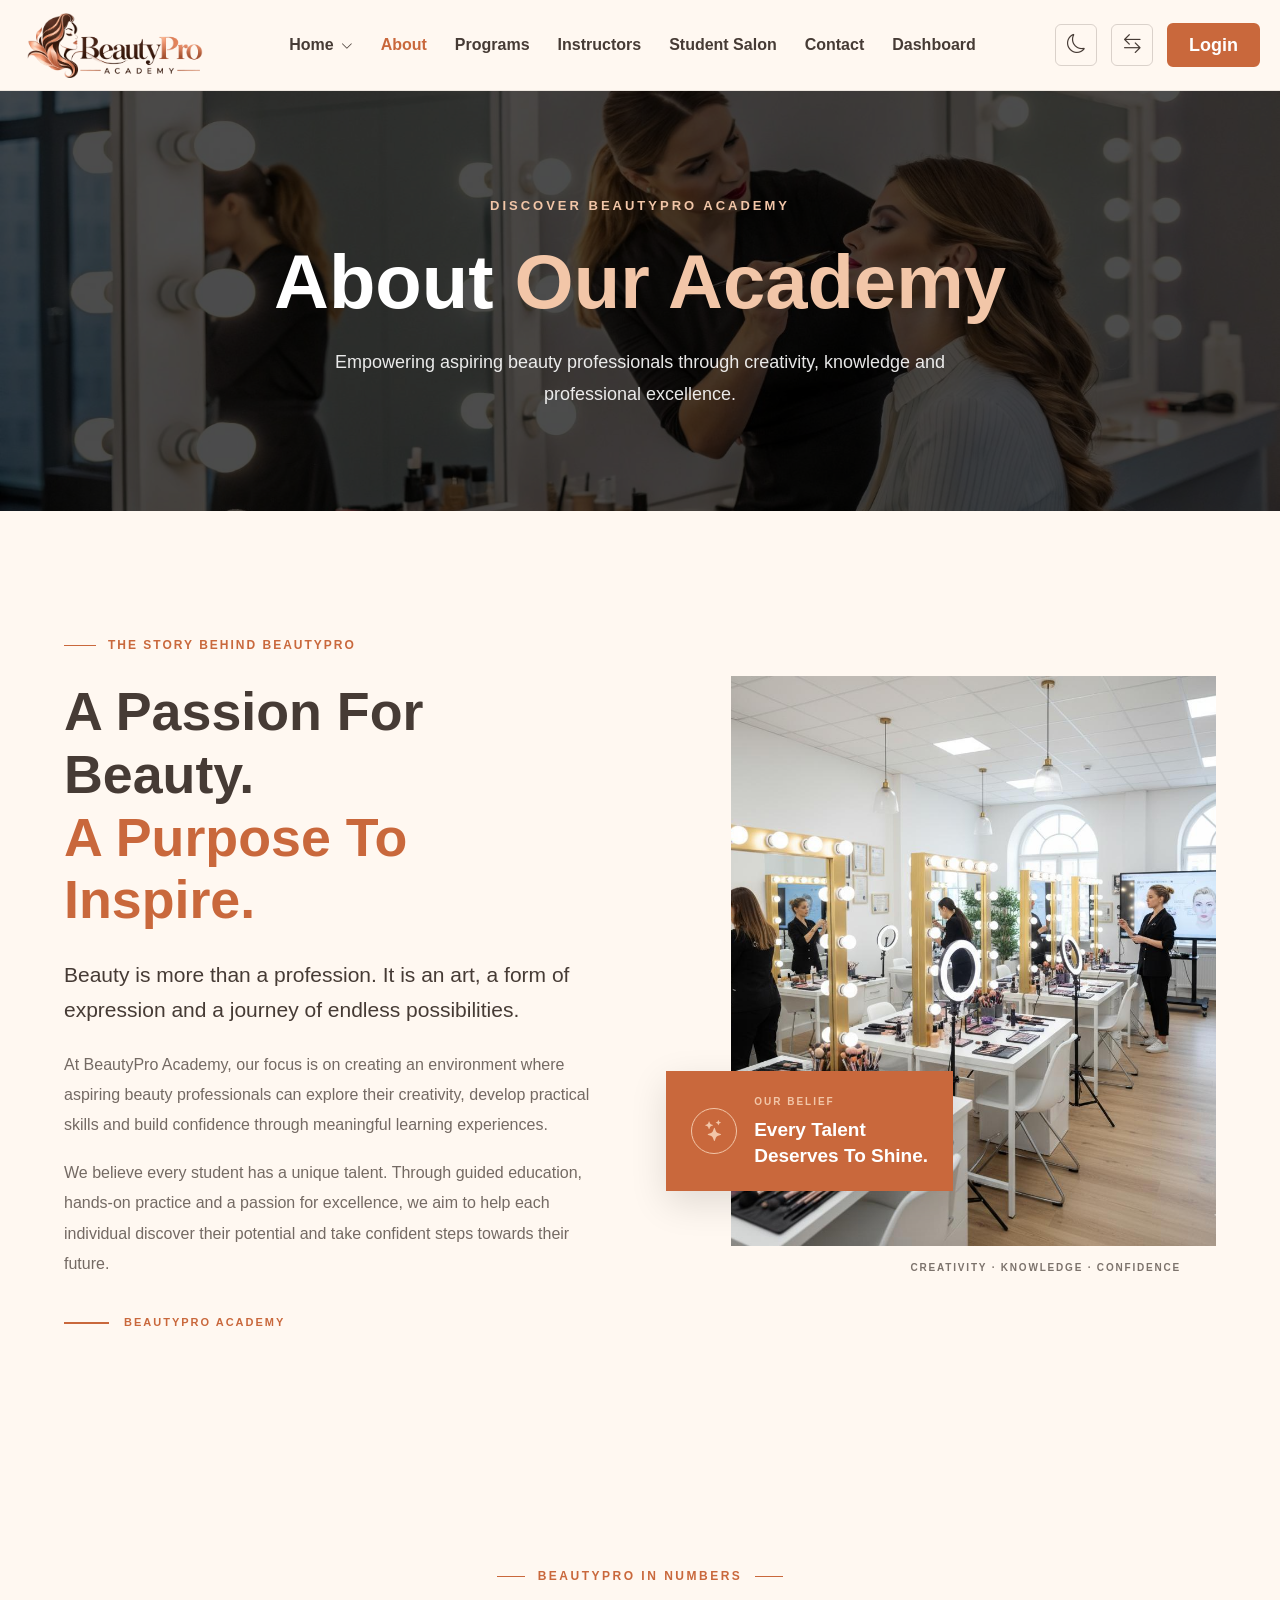
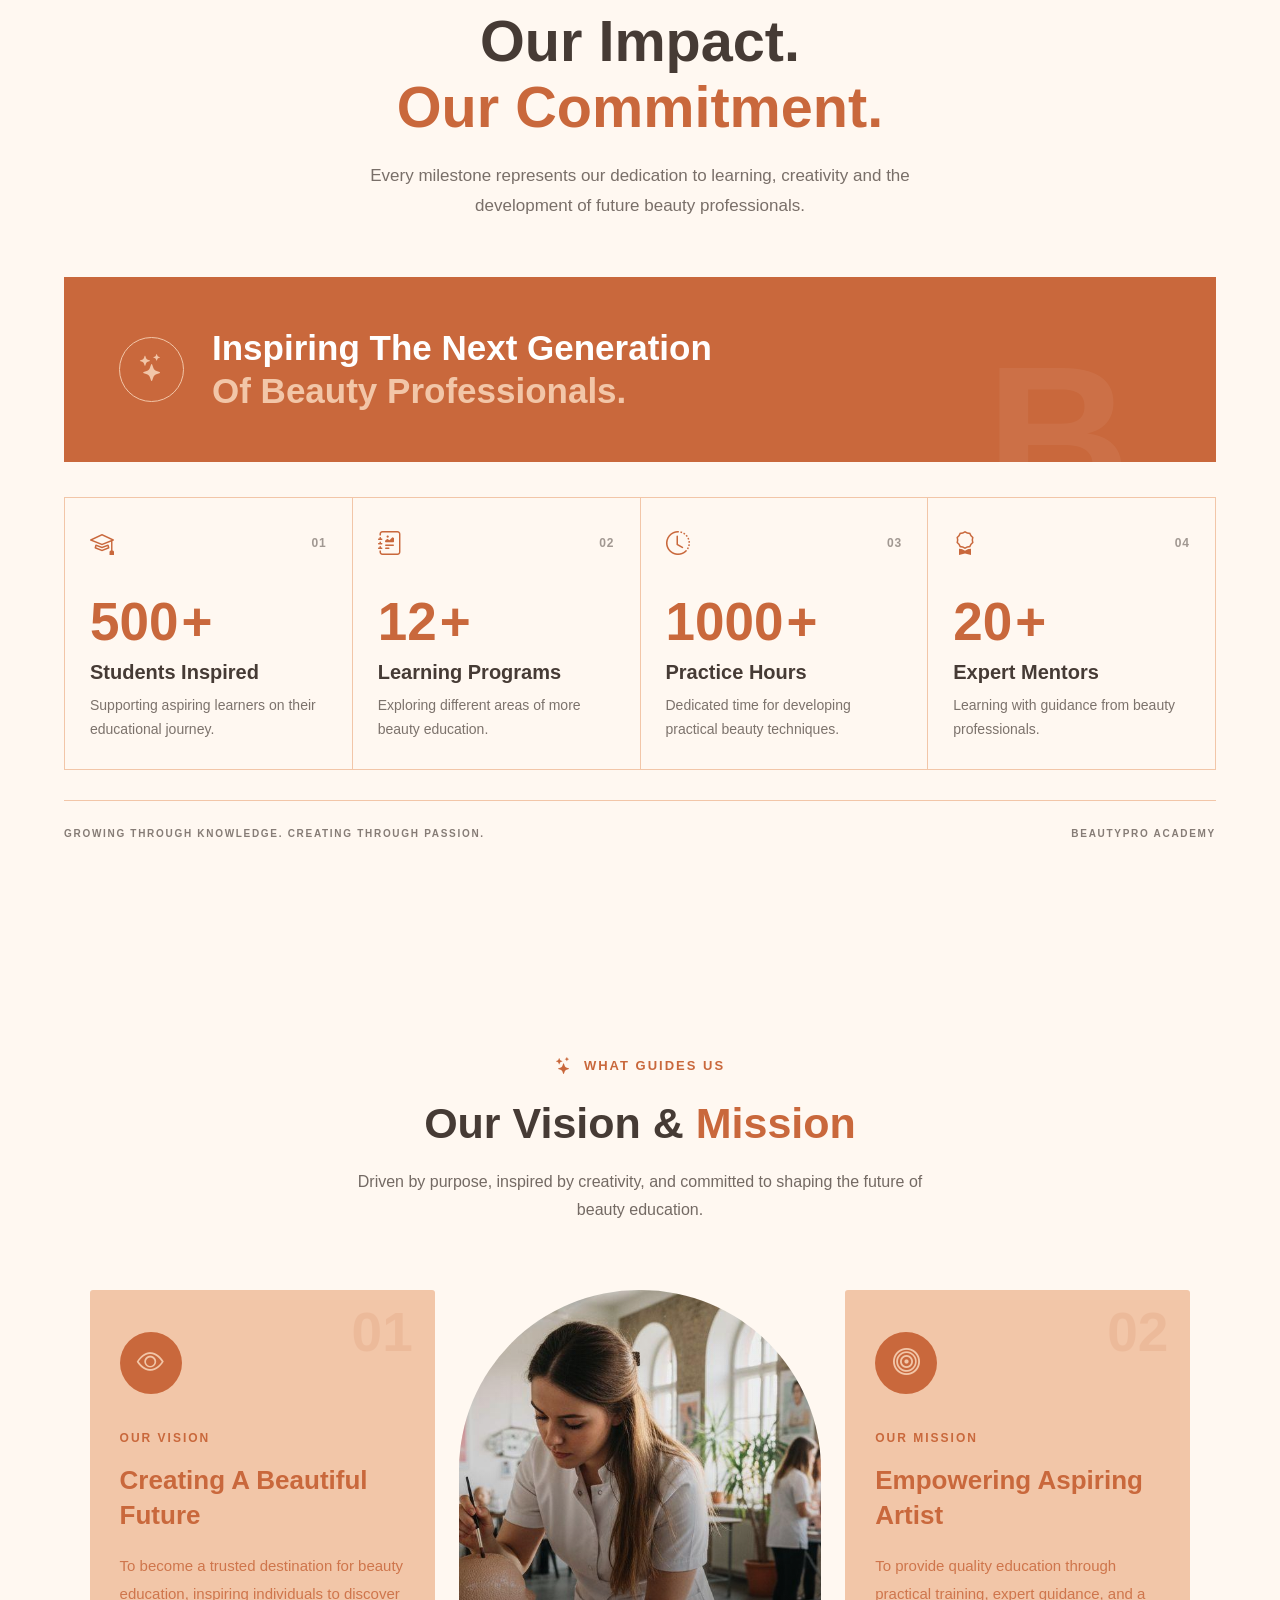
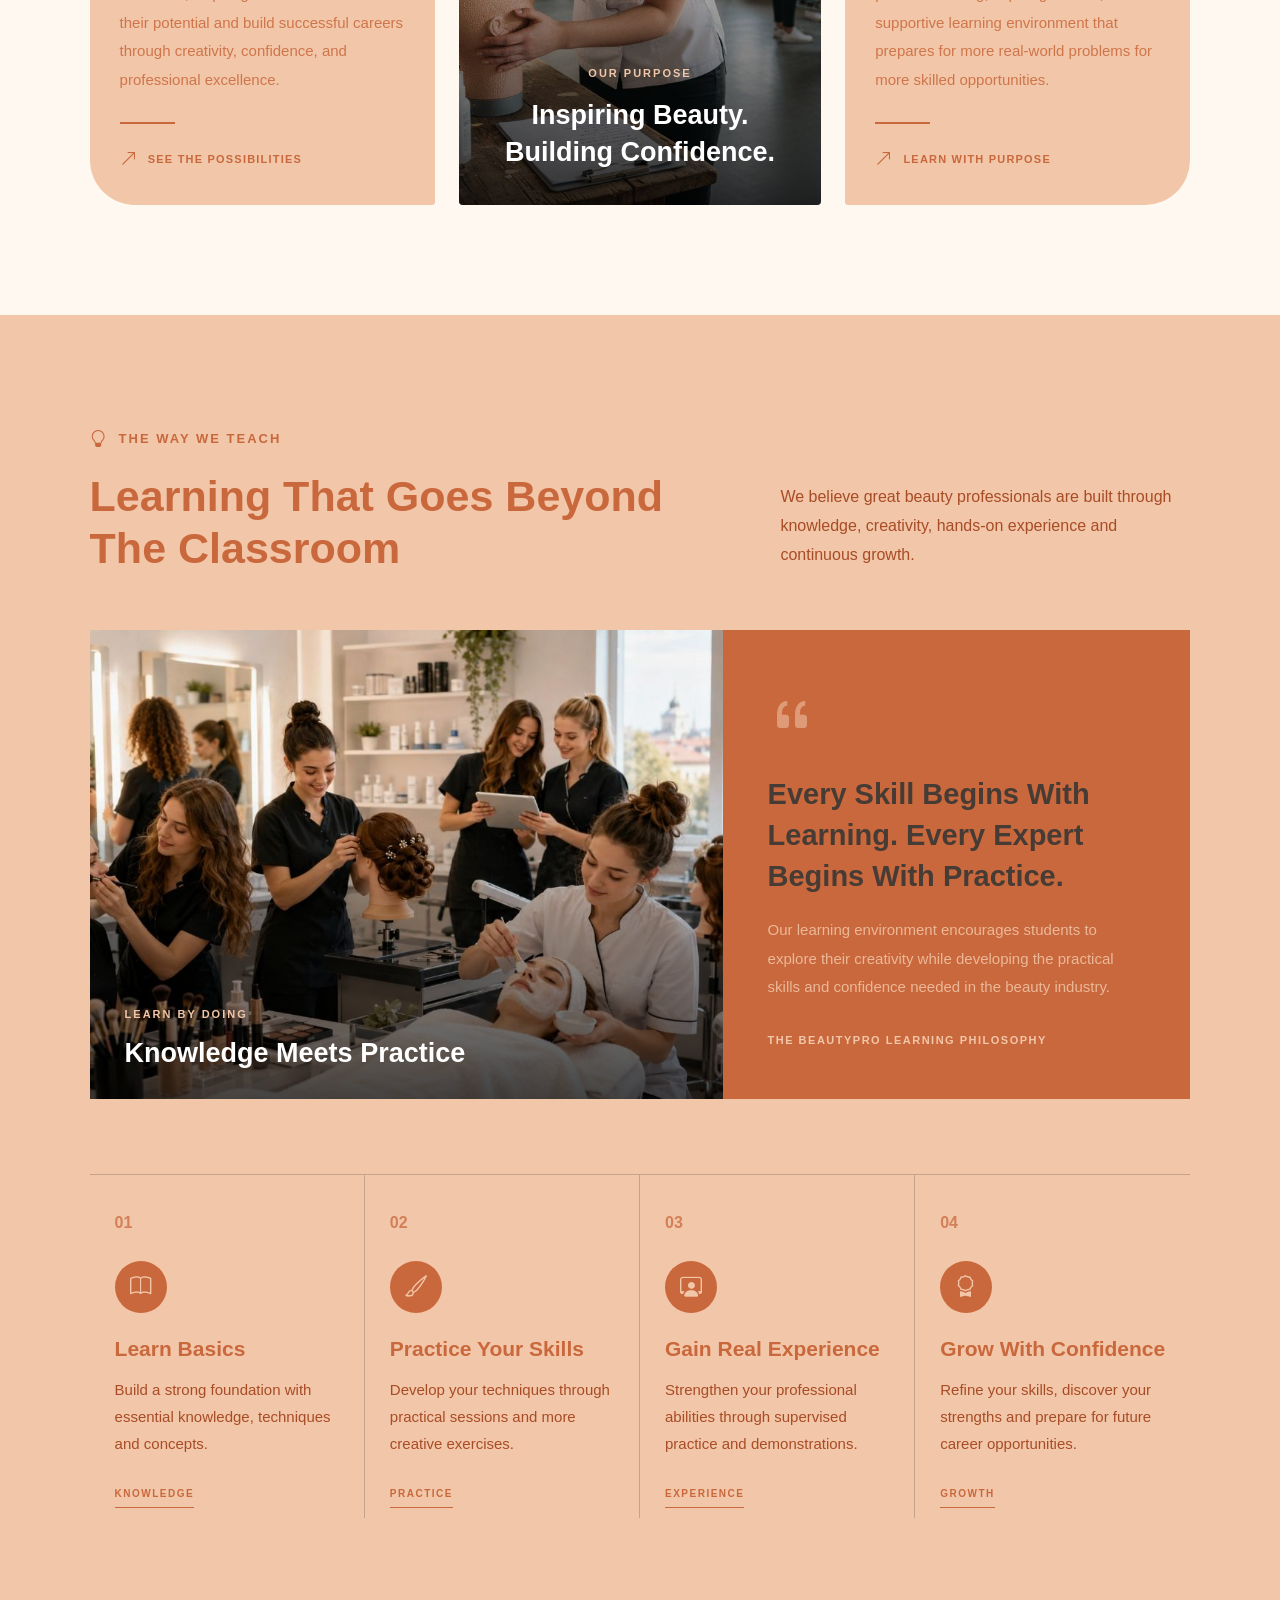
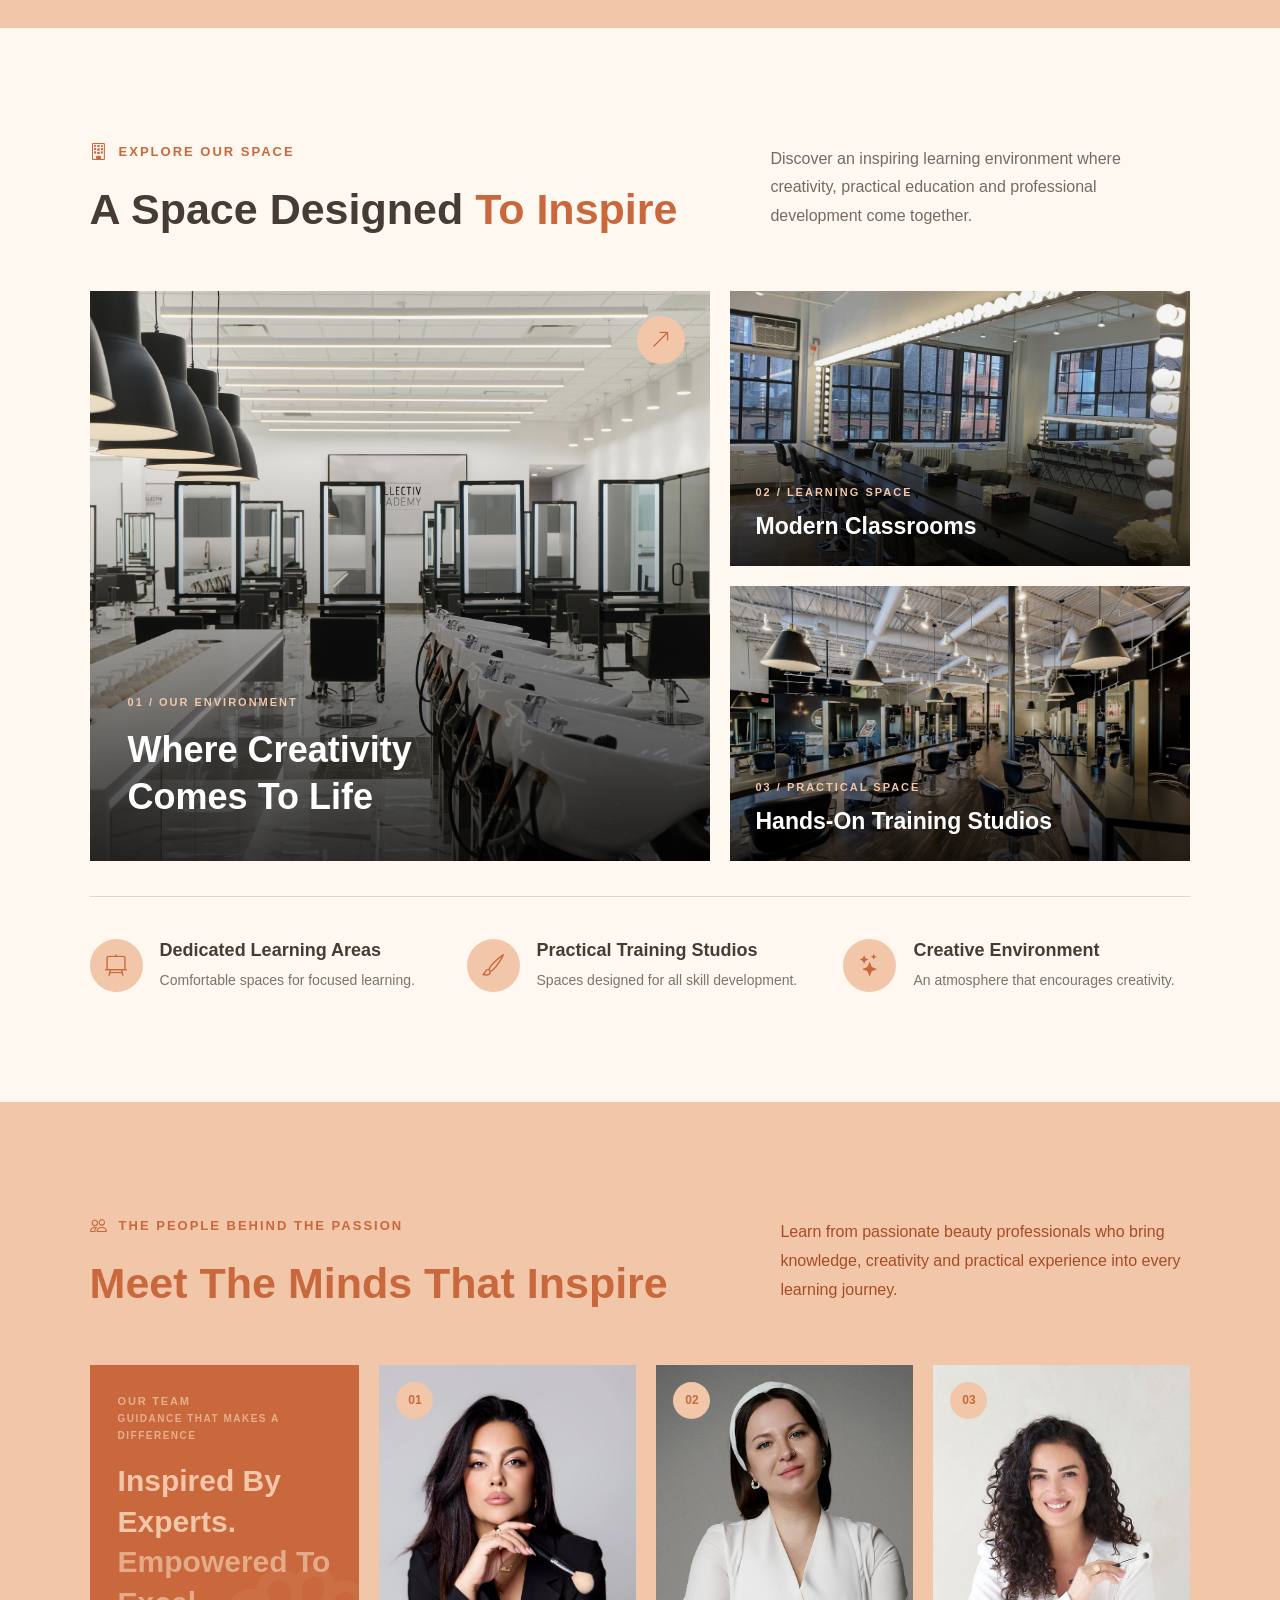
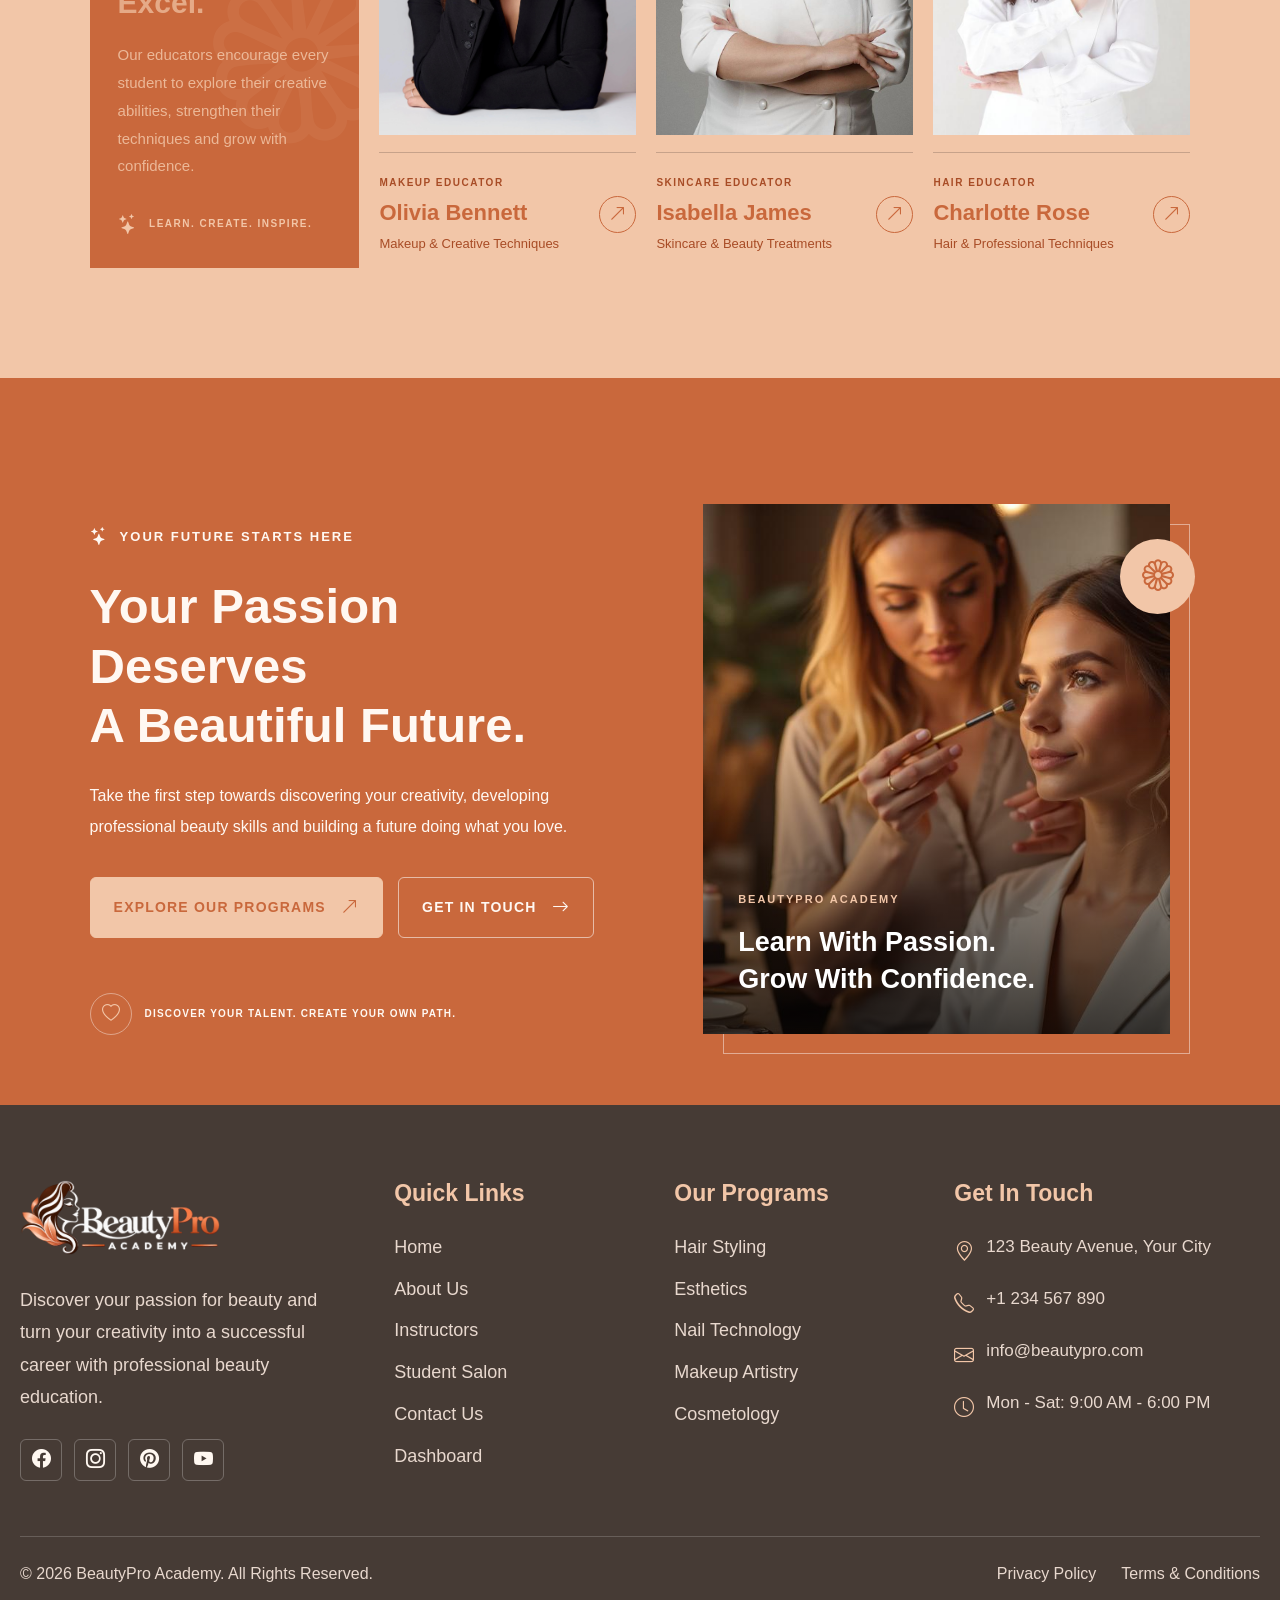
==== commit fdc8ed3b: "Add files via upload" ====
--- a/about.html
+++ b/about.html
@@ -367,8 +367,8 @@
                     <h4>Learning Programs</h4>
 
                     <p>
-                        Exploring different areas of beauty
-                        education and creativity.
+                        Exploring different areas of more beauty
+                        education.
                     </p>
 
                 </div>
@@ -414,7 +414,7 @@
 
                     <p>
                         Learning with guidance from
-                        experienced beauty professionals.
+                        beauty professionals.
                     </p>
 
                 </div>
--- a/css/style.css
+++ b/css/style.css
@@ -17982,6 +17982,7 @@
 }
 
 
+
 /* =====================================================
    MOBILE - 600px AND BELOW
 ===================================================== */
@@ -18912,6 +18913,7 @@
 }
 
 
+
 /* =====================================================
    RTL RESPONSIVE CORRECTIONS
 ===================================================== */
@@ -23938,8 +23940,14 @@
     }
 
     .bp-visit-journey {
-        grid-template-columns: 1fr 0.9fr 1fr;
-        gap: 18px;
+        grid-template-columns: 1fr 1fr;
+        gap: 35px 25px;
+    }
+
+    .bp-visit-center {
+        grid-column: 1 / -1;
+        grid-row: 1;
+        max-width: 310px;
     }
 
     .bp-visit-left,
@@ -25914,4 +25922,1278 @@
     html[dir="rtl"] .bp-location-bottom {
         align-items: flex-start;
     }
+}
+
+/* iPad Pro - Center Last Two Journey Cards */
+@media (min-width: 821px) and (max-width: 1024px) {
+
+    .bp-journey-timeline {
+        grid-template-columns: repeat(6, minmax(0, 1fr));
+    }
+
+    .bp-journey-step:nth-child(1),
+    .bp-journey-step:nth-child(2),
+    .bp-journey-step:nth-child(3) {
+        grid-column: span 2;
+    }
+
+    .bp-journey-step:nth-child(4) {
+        grid-column: 2 / span 2;
+    }
+
+    .bp-journey-step:nth-child(5) {
+        grid-column: 4 / span 2;
+    }
+
+}
+
+/* iPad Pro - Increase Team Member Image Height */
+@media (min-width: 821px) and (max-width: 1024px) {
+
+    .bp-about-team-member-image {
+        height: 440px;
+        min-height: 440px;
+    }
+
+    .bp-about-team-member-image img {
+        width: 100%;
+        height: 100%;
+        object-fit: cover;
+        object-position: center top;
+    }
+
+}
+
+/* iPad Pro - Center Last Learning Path Card */
+@media (min-width: 821px) and (max-width: 1024px) {
+
+    .bp-program-path-grid {
+        grid-template-columns: repeat(2, minmax(0, 1fr));
+    }
+
+    .bp-path-card:last-child {
+        grid-column: 1 / -1;
+        width: calc(50% - 11px);
+        justify-self: center;
+    }
+
+}
+
+/* Keep the visit-circle copy comfortably inset on touch-sized layouts. */
+@media (max-width: 1024px) {
+    .bp-visit-center-content {
+        box-sizing: border-box;
+        width: 84%;
+        height: 84%;
+        padding: 12px;
+        gap: 4px;
+    }
+
+    .bp-visit-center-content>i {
+        margin: 0 0 2px;
+    }
+
+    .bp-visit-center-content>span {
+        margin: 0 0 2px;
+        font-size: 10px;
+        letter-spacing: 1.5px;
+    }
+
+    .bp-visit-center-content h3 {
+        margin: 0 0 2px;
+        font-size: 19px;
+        line-height: 1.15;
+    }
+
+    .bp-visit-center-content p {
+        font-size: 12px;
+        line-height: 1.35;
+    }
+}
+
+@media (max-width: 600px) {
+    .bp-visit-center-content {
+        width: 84%;
+        height: 84%;
+        padding: 10px;
+    }
+
+    .bp-visit-center-content>i {
+        font-size: 28px;
+    }
+
+    .bp-visit-center-content h3 {
+        font-size: 18px;
+    }
+}
+
+@media (max-width: 380px) {
+    .bp-visit-center-content {
+        width: 86%;
+        height: 86%;
+        padding: 8px;
+    }
+}
+
+/* Remove the extra reserved gallery height on iPad mini layouts. */
+@media (min-width: 601px) and (max-width: 820px) {
+    .bp-about-facilities-gallery {
+        height: auto;
+        min-height: 0;
+        align-content: start;
+        grid-auto-rows: max-content;
+    }
+
+    .bp-about-facility-highlights {
+        margin-top: -230px;
+        padding-top: 24px;
+    }
+}
+
+
+/* iPad Mini - Academy Stats Strip */
+@media (min-width: 601px) and (max-width: 820px) {
+
+    .bp-academy-stats {
+        display: grid;
+        grid-template-columns: minmax(0, 1fr) 1px minmax(0, 1fr);
+        grid-template-rows: auto auto;
+        align-items: center;
+        justify-items: center;
+        column-gap: 20px;
+        row-gap: 22px;
+        width: 100%;
+        padding: 28px 22px;
+        margin-top: 45px;
+    }
+
+    .bp-academy-stat {
+        width: 100%;
+        min-width: 0;
+        text-align: center;
+        align-items: center;
+    }
+
+    .bp-academy-stat:nth-of-type(1) {
+        grid-column: 1;
+        grid-row: 1;
+    }
+
+    .bp-academy-stat:nth-of-type(2) {
+        grid-column: 3;
+        grid-row: 1;
+    }
+
+    .bp-academy-stat:nth-of-type(3) {
+        grid-column: 1 / -1;
+        grid-row: 2;
+        width: 100%;
+    }
+
+    .bp-stat-divider:nth-of-type(2) {
+        grid-column: 2;
+        grid-row: 1;
+        width: 1px;
+        height: 48px;
+    }
+
+    .bp-stat-divider:nth-of-type(4) {
+        display: none;
+    }
+
+    .bp-stat-number {
+        font-size: 36px;
+    }
+
+    .bp-stat-label {
+        font-size: 16px;
+        line-height: 1.5;
+    }
+}
+
+/* =====================================
+   IPAD MINI - PROGRAM CARDS
+   2 TOP + 2 BOTTOM
+===================================== */
+
+@media (min-width: 601px) and (max-width: 820px) {
+
+    .bp-programs-section .bp-programs-grid {
+        display: grid;
+        grid-template-columns: repeat(2, minmax(0, 1fr));
+        grid-auto-rows: 1fr;
+        align-items: stretch;
+        gap: 25px 20px;
+    }
+
+    .bp-programs-section .bp-program-card {
+        display: flex;
+        flex-direction: column;
+        align-self: stretch;
+        height: 100%;
+        min-width: 0;
+        margin-top: 0 !important;
+        transform: none;
+    }
+
+    .bp-programs-section .bp-program-image {
+        width: 100%;
+        height: 190px;
+        flex-shrink: 0;
+    }
+
+    .bp-programs-section .bp-program-info {
+        display: flex;
+        flex: 1;
+        flex-direction: column;
+        align-items: flex-start;
+        padding: 22px 16px 18px;
+    }
+
+    .bp-programs-section .bp-program-info h3 {
+        min-height: 54px;
+        margin-bottom: 10px;
+    }
+
+    .bp-programs-section .bp-program-info p {
+        flex: 1;
+        min-height: 125px;
+        margin-bottom: 16px;
+    }
+
+    .bp-programs-section .bp-program-link {
+        display: inline-flex;
+        flex-wrap: nowrap;
+        align-items: center;
+        justify-content: center;
+        align-self: flex-start;
+        width: max-content;
+        max-width: 100%;
+        white-space: nowrap;
+        word-break: normal;
+        padding: 12px 13px;
+        gap: 8px;
+        font-size: 13px;
+        line-height: 1.2;
+    }
+
+    .bp-programs-section .bp-program-link i {
+        flex-shrink: 0;
+    }
+}
+
+/* iPad Mini - Center Instructor Heading */
+@media (min-width: 601px) and (max-width: 820px) {
+
+    .bp-instructors-section .bp-instructors-header {
+        align-items: center;
+        text-align: center;
+    }
+
+    .bp-instructors-section .bp-instructors-title {
+        width: 100%;
+        text-align: center;
+    }
+
+    .bp-instructors-section .bp-instructors-intro {
+        width: 100%;
+        max-width: 600px;
+        margin: 0 auto;
+        text-align: center;
+    }
+
+}
+
+/* iPad Mini - Center Last Instructor Card */
+@media (min-width: 601px) and (max-width: 820px) {
+
+    .bp-instructor-team-grid {
+        display: grid;
+        grid-template-columns: repeat(2, minmax(0, 1fr));
+        gap: 20px;
+    }
+
+    .bp-instructor-team-grid .bp-team-card:last-child {
+        grid-column: 1 / -1;
+        width: calc(50% - 10px);
+        justify-self: center;
+    }
+
+}
+
+/* iPad Mini - Center Last Journey Card */
+@media (min-width: 601px) and (max-width: 820px) {
+
+    .bp-journey-timeline {
+        display: grid;
+        grid-template-columns: repeat(2, minmax(0, 1fr));
+        gap: 25px 20px;
+    }
+
+    .bp-journey-step:last-child {
+        grid-column: 1 / -1;
+        width: calc(50% - 10px);
+        justify-self: center;
+    }
+
+}
+
+/* iPad Mini - Center Final Contact Strip */
+@media (min-width: 601px) and (max-width: 820px) {
+
+    .bp-final-bottom {
+        flex-direction: column;
+        align-items: center;
+        justify-content: center;
+        text-align: center;
+        gap: 22px;
+        padding: 30px 20px;
+    }
+
+    .bp-final-bottom-brand {
+        justify-content: center;
+        align-items: center;
+        text-align: center;
+        width: 100%;
+    }
+
+    .bp-final-bottom-brand>div {
+        text-align: center;
+    }
+
+    .bp-final-bottom-contact {
+        width: 100%;
+        justify-content: center;
+        align-items: center;
+        flex-wrap: wrap;
+        gap: 18px 25px;
+    }
+
+    .bp-final-bottom-contact>div {
+        justify-content: center;
+        text-align: center;
+    }
+
+    .bp-final-contact-link {
+        align-self: center;
+        justify-content: center;
+        margin: 0 auto;
+    }
+
+}
+
+/* iPad Mini - Center Last Hero Feature */
+@media (min-width: 601px) and (max-width: 820px) {
+
+    .bp2-hero-bottom {
+        grid-template-columns: repeat(2, minmax(0, 1fr));
+    }
+
+    .bp2-hero-bottom-divider {
+        display: none;
+    }
+
+    /* Third feature - Creative Excellence */
+    .bp2-hero-bottom-item:nth-child(5) {
+        grid-column: 1 / -1;
+        justify-self: center;
+        width: fit-content;
+    }
+
+    /* Slide number */
+    .bp2-hero-bottom-tag {
+        grid-column: 1 / -1;
+        align-items: center;
+        justify-content: center;
+        width: 100%;
+        padding: 15px 0 0;
+        border-left: none;
+        border-top: 1px solid rgba(242, 198, 168, 0.35);
+        text-align: center;
+    }
+}
+
+/* iPad Mini - Center Last Specialty Card */
+@media (min-width: 601px) and (max-width: 820px) {
+
+    .bp2-specialty-list {
+        display: grid;
+        grid-template-columns: repeat(2, minmax(0, 1fr));
+        gap: 28px 20px;
+    }
+
+    .bp2-specialty-item:last-child {
+        grid-column: 1 / -1;
+        width: calc(50% - 10px);
+        justify-self: center;
+    }
+
+}
+
+/* iPad Mini - Center Last Instructor Card */
+@media (min-width: 601px) and (max-width: 820px) {
+
+    .bp-about-team-layout {
+        grid-template-columns: repeat(2, minmax(0, 1fr));
+    }
+
+    .bp-about-team-member:last-child {
+        grid-column: 1 / -1;
+        width: calc(50% - 10px);
+        justify-self: center;
+    }
+
+}
+
+/* iPad Mini - Center Third Experience Card */
+@media (min-width: 601px) and (max-width: 820px) {
+
+    .bp-experience-pillars {
+        grid-template-columns: repeat(2, minmax(0, 1fr));
+    }
+
+    .bp-experience-pillar:last-child {
+        grid-column: 1 / -1;
+        width: calc(50% - 9px);
+        justify-self: center;
+    }
+
+}
+
+/* =========================================
+   BEAUTYPRO HOME 1 - MOBILE PROGRAMS FIX
+========================================= */
+
+@media (max-width: 600px) {
+
+    .bp-programs-section {
+        padding: 55px 0;
+        overflow: hidden;
+    }
+
+    .bp-programs-section>.container {
+        padding-left: 16px;
+        padding-right: 16px;
+    }
+
+    /* Heading and Description */
+    .bp-programs-section .bp-programs-header {
+        display: flex;
+        flex-direction: column;
+        align-items: flex-start;
+        gap: 14px;
+        margin-bottom: 30px;
+    }
+
+    .bp-programs-heading-content,
+    .bp-programs-intro {
+        width: 100%;
+        max-width: 100%;
+        text-align: left;
+    }
+
+    .bp-programs-title {
+        font-size: 34px;
+        line-height: 1.15;
+        letter-spacing: -0.8px;
+    }
+
+    .bp-programs-intro p {
+        width: 100%;
+        max-width: 100%;
+        font-size: 17px;
+        line-height: 1.6;
+    }
+
+    /* Program Cards */
+    .bp-programs-section .bp-programs-grid {
+        display: grid;
+        grid-template-columns: minmax(0, 1fr);
+        gap: 22px;
+        width: 100%;
+    }
+
+    .bp-programs-section .bp-program-card {
+        display: grid;
+        grid-template-columns: 38% minmax(0, 1fr);
+        width: 100%;
+        min-width: 0;
+        margin: 0 !important;
+        align-items: stretch;
+    }
+
+    /* Card Image */
+    .bp-programs-section .bp-program-image {
+        width: 100%;
+        height: 100%;
+        min-height: 225px;
+        overflow: visible;
+    }
+
+    .bp-programs-section .bp-program-image img {
+        width: 100%;
+        height: 100%;
+        min-height: 225px;
+        object-fit: cover;
+        border-radius: 12px 0 0 12px;
+    }
+
+    /* Number */
+    .bp-programs-section .bp-program-number {
+        top: 12px;
+        left: 10px;
+        width: 35px;
+        height: 35px;
+        font-size: 15px;
+    }
+
+    /* Floating Icon */
+    .bp-programs-section .bp-program-image-icon {
+        width: 46px;
+        height: 46px;
+        right: -23px;
+        bottom: 12px;
+        font-size: 19px;
+        border-width: 4px;
+    }
+
+    /* Card Content */
+    .bp-programs-section .bp-program-info {
+        min-width: 0;
+        padding: 30px 13px 18px 25px;
+        text-align: left;
+    }
+
+    .bp-programs-section .bp-program-category {
+        font-size: 11px;
+        line-height: 1.5;
+        letter-spacing: 1px;
+        margin-bottom: 8px;
+        overflow-wrap: anywhere;
+    }
+
+    .bp-programs-section .bp-program-info h3 {
+        font-size: 21px;
+        line-height: 1.25;
+        margin-bottom: 9px;
+        overflow-wrap: anywhere;
+    }
+
+    .bp-programs-section .bp-program-info p {
+        min-height: 0;
+        font-size: 15px;
+        line-height: 1.55;
+        margin-bottom: 12px;
+    }
+
+    .bp-programs-section .bp-program-link {
+        font-size: 15px;
+        gap: 6px;
+        flex-wrap: wrap;
+    }
+
+    /* Bottom CTA */
+    .bp-programs-section .bp-programs-bottom {
+        margin-top: 28px;
+        flex-direction: column;
+        align-items: stretch;
+        gap: 16px;
+    }
+
+    .bp-programs-section .bp-programs-bottom .btn-primary {
+        width: 100%;
+        justify-content: center;
+        border-radius: 6px;
+    }
+}
+
+/* Extra Small Mobile */
+@media (max-width: 380px) {
+
+    .bp-programs-section .bp-programs-title {
+        font-size: 31px;
+    }
+
+    .bp-programs-section .bp-programs-section .bp-program-card {
+        grid-template-columns: 36% minmax(0, 1fr);
+    }
+
+    .bp-programs-section .bp-program-image,
+    .bp-programs-section .bp-program-image img {
+        min-height: 240px;
+    }
+
+    .bp-programs-section .bp-program-info {
+        padding: 30px 10px 16px 23px;
+    }
+
+    .bp-programs-section .bp-program-info h3 {
+        font-size: 19px;
+    }
+
+    .bp-programs-section .bp-program-info p {
+        font-size: 14px;
+    }
+}
+
+/* RTL Mobile */
+@media (max-width: 600px) {
+
+    html[dir="rtl"] .bp-programs-section .bp-programs-header {
+        align-items: flex-end;
+    }
+
+    html[dir="rtl"] .bp-programs-section .bp-programs-heading-content,
+    html[dir="rtl"] .bp-programs-section .bp-programs-intro,
+    html[dir="rtl"] .bp-programs-section .bp-program-info {
+        text-align: right;
+    }
+
+    html[dir="rtl"] .bp-programs-section .bp-program-image img {
+        border-radius: 0 12px 12px 0;
+    }
+
+    html[dir="rtl"] .bp-programs-section .bp-program-number {
+        left: auto;
+        right: 10px;
+    }
+
+    html[dir="rtl"] .bp-programs-section .bp-program-image-icon {
+        right: auto;
+        left: -23px;
+    }
+
+    html[dir="rtl"] .bp-programs-section .bp-program-info {
+        padding: 30px 23px 18px 13px;
+    }
+}
+
+/* =========================================
+   MOBILE - INSTRUCTORS SECTION FIX
+========================================= */
+
+@media (max-width: 600px) {
+
+    .bp-instructors-section {
+        width: 100%;
+        padding: 55px 0;
+        overflow: hidden;
+    }
+
+    .bp-instructors-section>.container {
+        padding-left: 18px;
+        padding-right: 18px;
+    }
+
+    /* Section Heading */
+    .bp-instructors-header {
+        display: flex;
+        flex-direction: column;
+        align-items: flex-start;
+        justify-content: flex-start;
+        width: 100%;
+        gap: 14px;
+        margin-bottom: 30px;
+    }
+
+    .bp-instructors-header>div {
+        width: 100%;
+    }
+
+    .bp-instructors-eyebrow {
+        font-size: 14px;
+        letter-spacing: 3px;
+        line-height: 1.6;
+        margin-bottom: 12px;
+    }
+
+    .bp-instructors-title {
+        width: 100%;
+        font-size: 36px;
+        line-height: 1.2;
+        letter-spacing: -0.8px;
+        overflow-wrap: normal;
+    }
+
+    .bp-instructors-intro {
+        width: 100%;
+        max-width: 100%;
+        margin: 0;
+        font-size: 17px;
+        line-height: 1.65;
+        text-align: left;
+    }
+
+    /* Featured Instructor Layout */
+    .bp-featured-instructor {
+        display: flex;
+        flex-direction: column;
+        align-items: center;
+        width: 100%;
+        gap: 28px;
+        padding: 18px;
+        border-radius: 14px;
+    }
+
+    /* Instructor Image */
+    .bp-featured-visual {
+        width: 100%;
+        max-width: 340px;
+        height: 410px;
+        margin: 0 auto;
+        border-radius: 180px 180px 12px 12px;
+    }
+
+    .bp-featured-visual>img {
+        width: 100%;
+        height: 100%;
+        object-fit: cover;
+        object-position: center top;
+        border-radius: inherit;
+    }
+
+    /* Experience Badge */
+    .bp-instructor-experience {
+        width: 100px;
+        height: 100px;
+        right: -8px;
+        bottom: 5px;
+    }
+
+    /* Featured Content */
+    .bp-featured-content {
+        width: 100%;
+        min-width: 0;
+        padding: 0;
+        text-align: left;
+    }
+
+    .bp-featured-content h3 {
+        font-size: 27px;
+        line-height: 1.25;
+        margin-bottom: 12px;
+    }
+
+    .bp-featured-content h4 {
+        font-size: 23px;
+        margin-bottom: 5px;
+    }
+
+    .bp-instructor-specialty {
+        font-size: 16px;
+    }
+
+    .bp-featured-content>p {
+        font-size: 17px;
+        line-height: 1.65;
+        margin-top: 14px;
+    }
+
+    .bp-instructor-tags {
+        display: flex;
+        flex-wrap: wrap;
+        gap: 9px;
+    }
+
+    .bp-instructor-tags span {
+        font-size: 14px;
+    }
+
+    .bp-instructor-qualification {
+        margin-top: 20px;
+    }
+
+    .bp-instructor-button {
+        width: 100%;
+        justify-content: center;
+        margin-top: 20px;
+        border-radius: 6px;
+    }
+
+    /* Instructor Team */
+    .bp-instructor-team-header {
+        display: flex;
+        flex-direction: column;
+        align-items: flex-start;
+        gap: 12px;
+        margin-top: 45px;
+    }
+
+    .bp-instructor-team-header h3 {
+        font-size: 27px;
+    }
+
+    .bp-instructor-team-grid {
+        grid-template-columns: 1fr;
+        gap: 22px;
+    }
+
+    /* RTL */
+    html[dir="rtl"] .bp-instructors-header,
+    html[dir="rtl"] .bp-instructors-intro,
+    html[dir="rtl"] .bp-featured-content,
+    html[dir="rtl"] .bp-instructor-team-header {
+        text-align: right;
+    }
+
+    html[dir="rtl"] .bp-instructor-experience {
+        right: auto;
+        left: -8px;
+    }
+}
+
+/* Very Small Mobile */
+@media (max-width: 380px) {
+
+    .bp-instructors-title {
+        font-size: 33px;
+    }
+
+    .bp-featured-visual {
+        max-width: 300px;
+        height: 380px;
+    }
+
+    .bp-featured-instructor {
+        padding: 14px;
+    }
+
+}
+
+/* =========================================
+   INSTRUCTORS SECTION - MOBILE SIDE PADDING
+========================================= */
+
+@media (max-width: 600px) {
+
+    .bp-instructors-section {
+        padding-left: 20px !important;
+        padding-right: 20px !important;
+    }
+
+    .bp-instructors-container {
+        width: 100%;
+        max-width: 100%;
+        margin-left: auto;
+        margin-right: auto;
+    }
+
+    .bp-instructors-heading,
+    .bp-instructor-featured,
+    .bp-instructor-directory {
+        width: 100%;
+        min-width: 0;
+    }
+
+    .bp-instructor-featured-image {
+        width: 100%;
+    }
+
+}
+
+/* Mobile - Teaching Visual Text Position Fix */
+@media (max-width: 600px) {
+
+    .bp-teaching-visual {
+        position: relative;
+        min-height: 520px;
+        height: 520px;
+        overflow: hidden;
+        border-radius: 6px;
+    }
+
+    .bp-teaching-visual>img {
+        position: absolute;
+        inset: 0;
+        width: 100%;
+        height: 100%;
+        object-fit: cover;
+        object-position: center;
+    }
+
+    .bp-teaching-image-overlay {
+        position: absolute;
+        inset: 0;
+    }
+
+    .bp-teaching-visual-content {
+        position: absolute;
+        left: 20px;
+        right: 20px;
+        bottom: 105px;
+        top: auto;
+        z-index: 2;
+        width: auto;
+        max-width: 100%;
+    }
+
+    .bp-teaching-visual-content h3 {
+        font-size: 35px;
+        line-height: 1.2;
+        margin-top: 12px;
+        overflow-wrap: normal;
+    }
+
+    .bp-teaching-floating {
+        position: absolute;
+        left: 16px;
+        right: 16px;
+        bottom: 16px;
+        width: auto;
+        justify-content: flex-start;
+        padding: 13px 15px;
+        gap: 12px;
+    }
+
+    .bp-teaching-floating strong {
+        font-size: 16px;
+    }
+
+    .bp-teaching-floating span {
+        font-size: 14px;
+    }
+
+    /* RTL */
+    html[dir="rtl"] .bp-teaching-visual-content {
+        left: 20px;
+        right: 20px;
+        text-align: right;
+    }
+}
+
+@media (max-width: 380px) {
+    .bp-teaching-visual {
+        height: 490px;
+        min-height: 490px;
+    }
+
+    .bp-teaching-visual-content h3 {
+        font-size: 32px;
+    }
+}
+
+/* Mobile - Mentorship Icons Proper Padding */
+@media (max-width: 600px) {
+
+    .bp-mentorship-step {
+        grid-template-columns: 64px minmax(0, 1fr);
+        align-items: start;
+        gap: 16px;
+    }
+
+    .bp-mentorship-marker {
+        box-sizing: border-box;
+        width: 64px;
+        height: 64px;
+        min-width: 64px;
+        min-height: 64px;
+        padding: 8px;
+        margin: 0;
+        display: flex;
+        align-items: center;
+        justify-content: center;
+        gap: 5px;
+        border-width: 5px;
+        border-radius: 50%;
+        flex-shrink: 0;
+    }
+
+    .bp-mentorship-marker i {
+        font-size: 23px;
+        line-height: 1;
+        margin: 0;
+    }
+
+    .bp-mentorship-marker span {
+        font-size: 11px;
+        line-height: 1;
+    }
+
+    .bp-mentorship-content {
+        min-width: 0;
+        padding-top: 7px;
+    }
+}
+
+/* Small Mobile */
+@media (max-width: 380px) {
+
+    .bp-mentorship-step {
+        grid-template-columns: 60px minmax(0, 1fr);
+        gap: 14px;
+    }
+
+    .bp-mentorship-marker {
+        width: 60px;
+        height: 60px;
+        min-width: 60px;
+        min-height: 60px;
+        padding: 7px;
+    }
+
+}
+
+/* Improve the contrast of the copy shown in the About and Programs sections. */
+html:not(.dark-mode) .bp-about-learning-heading h2 span,
+html:not(.dark-mode) .bp-about-team-heading h2 span,
+html:not(.dark-mode) .bp-about-final-content h2 span,
+html:not(.dark-mode) .bp-program-learning-heading h2 span {
+    opacity: 1;
+}
+
+html:not(.dark-mode) .bp-about-learning-header>p,
+html:not(.dark-mode) .bp-about-learning-stage p,
+html:not(.dark-mode) .bp-about-team-header>p,
+html:not(.dark-mode) .bp-about-team-role,
+html:not(.dark-mode) .bp-about-team-member-info p,
+html:not(.dark-mode) .bp-program-content>p,
+html:not(.dark-mode) .bp-program-learning-heading>p,
+html:not(.dark-mode) .bp-program-path-heading>p,
+html:not(.dark-mode) .bp-path-content>p,
+html:not(.dark-mode) .bp-path-category,
+html:not(.dark-mode) .bp-path-programs>span,
+html:not(.dark-mode) .bp-path-career span {
+    color: #A84C26;
+    opacity: 1;
+}
+
+html:not(.dark-mode) .bp-about-learning-stage-number {
+    opacity: .65;
+}
+
+html:not(.dark-mode) .bp-about-final-eyebrow,
+html:not(.dark-mode) .bp-about-final-content h2,
+html:not(.dark-mode) .bp-about-final-content>p,
+html:not(.dark-mode) .bp-about-final-secondary,
+html:not(.dark-mode) .bp-about-final-note>span:last-child {
+    color: #FFF8F2;
+    opacity: 1;
+}
+
+/* Give RTL hero copy a little room at both viewport edges. */
+html[dir="rtl"] .bp-hero-content {
+    box-sizing: border-box;
+    padding-left: clamp(20px, 3vw, 48px);
+    padding-right: clamp(20px, 3vw, 48px);
+}
+
+@media (min-width: 821px) {
+    html[dir="rtl"] .bp-hero-specialties {
+        left: clamp(42px, 3.5vw, 68px);
+    }
+}
+
+/* View All Programs - Always Show Arrow */
+
+.bp-programs-bottom .btn-primary {
+    display: inline-flex;
+    align-items: center;
+    justify-content: center;
+    gap: 12px;
+}
+
+.bp-programs-bottom .btn-primary i {
+    display: inline-block !important;
+    visibility: visible !important;
+    opacity: 1 !important;
+    color: inherit !important;
+    font-size: 18px;
+    transform: none !important;
+    transition: transform 0.3s ease;
+}
+
+.bp-programs-bottom .btn-primary:hover i {
+    opacity: 1 !important;
+    visibility: visible !important;
+    transform: translateX(4px) !important;
+}
+
+/* =========================================
+   ABOUT VISION & MISSION - RTL TEXT ALIGNMENT
+========================================= */
+
+html[dir="rtl"] .bp-about-vision-card {
+    direction: rtl;
+    text-align: right;
+    align-items: flex-start;
+}
+
+/* Card number */
+html[dir="rtl"] .bp-about-vision-number {
+    right: auto;
+    left: 22px;
+}
+
+/* Card icon */
+html[dir="rtl"] .bp-about-vision-icon {
+    margin-right: 0;
+    margin-left: auto;
+}
+
+/* Card headings and paragraphs */
+html[dir="rtl"] .bp-about-vision-label,
+html[dir="rtl"] .bp-about-vision-card h3,
+html[dir="rtl"] .bp-about-vision-card p {
+    width: 100%;
+    text-align: right;
+}
+
+/* Bottom line */
+html[dir="rtl"] .bp-about-vision-line {
+    margin-right: 0;
+    margin-left: auto;
+}
+
+/* Bottom text and arrow */
+html[dir="rtl"] .bp-about-vision-bottom {
+    width: 100%;
+    direction: rtl;
+    flex-direction: row;
+    justify-content: flex-start;
+    text-align: right;
+}
+
+/* Keep center image text centered */
+html[dir="rtl"] .bp-about-vision-image-text {
+    text-align: center;
+}
+
+/* RTL - Phone Number Field Alignment */
+html[dir="rtl"] #bp-contact-phone {
+    direction: rtl;
+    text-align: right;
+}
+
+html[dir="rtl"] #bp-contact-phone::placeholder {
+    text-align: right;
+}
+
+/* Contact Dropdown - Custom Arrow Position */
+
+.bp-contact-field select {
+    appearance: none !important;
+    -webkit-appearance: none !important;
+    -moz-appearance: none !important;
+
+    background-image: url("data:image/svg+xml,%3Csvg xmlns='http://www.w3.org/2000/svg' width='18' height='18' viewBox='0 0 24 24' fill='none' stroke='%23483a35' stroke-width='2' stroke-linecap='round' stroke-linejoin='round'%3E%3Cpath d='m6 9 6 6 6-6'/%3E%3C/svg%3E") !important;
+
+    background-repeat: no-repeat !important;
+    background-position: right 10px center !important;
+    background-size: 18px !important;
+
+    padding-right: 48px !important;
+}
+
+/* RTL */
+html[dir="rtl"] .bp-contact-field select {
+    direction: rtl;
+    text-align: right;
+    background-position: right 10px center !important;
+    padding-right: 48px !important;
+    padding-left: 16px !important;
+}
+
+/* Dark Mode */
+html.dark-mode .bp-contact-field select {
+    background-image: url("data:image/svg+xml,%3Csvg xmlns='http://www.w3.org/2000/svg' width='18' height='18' viewBox='0 0 24 24' fill='none' stroke='%23ffffff' stroke-width='2' stroke-linecap='round' stroke-linejoin='round'%3E%3Cpath d='m6 9 6 6 6-6'/%3E%3C/svg%3E") !important;
+}
+
+/* RTL - Dropdown Arrow Left, Text Right */
+
+html[dir="rtl"] .bp-contact-field select {
+    direction: rtl !important;
+    text-align: right !important;
+
+    appearance: none !important;
+    -webkit-appearance: none !important;
+    -moz-appearance: none !important;
+
+    background-position: left 10px center !important;
+    background-repeat: no-repeat !important;
+    background-size: 18px 18px !important;
+
+    padding-left: 48px !important;
+    padding-right: 16px !important;
+}
+
+/* Dark Mode */
+html.dark-mode[dir="rtl"] .bp-contact-field select {
+    background-position: left 10px center !important;
+}
+
+/* STUDENT SALON - FEATURED SERVICE DARK MODE */
+
+html.dark-mode .bp-salon-featured {
+    background: #302723 !important;
+    border: 1px solid rgba(242, 198, 168, 0.18);
+}
+
+html.dark-mode .bp-salon-featured-content {
+    background: #302723 !important;
+    color: #F5E9E0 !important;
+}
+
+html.dark-mode .bp-salon-service-number,
+html.dark-mode .bp-salon-featured-content h3,
+html.dark-mode .bp-salon-featured-content>p,
+html.dark-mode .bp-salon-featured-content li,
+html.dark-mode .bp-salon-service-link {
+    color: #F2C6A8 !important;
+}
+
+html.dark-mode .bp-salon-featured-content>p {
+    color: #E4D5CC !important;
+}
+
+html.dark-mode .bp-salon-featured-content li i,
+html.dark-mode .bp-salon-service-link i {
+    color: #F2C6A8 !important;
+}
+
+html.dark-mode .bp-salon-featured-tag {
+    background: #C9683C !important;
+    color: #FFFFFF !important;
+}
+
+/* CONTACT LEFT PANEL - DARK MODE */
+
+html.dark-mode .bp-contact-form-side {
+    background: #302723 !important;
+    border: 1px solid rgba(242, 198, 168, 0.18);
+}
+
+html.dark-mode .bp-contact-form-side h3 {
+    color: #F5E9E0 !important;
+}
+
+html.dark-mode .bp-contact-form-side-content>p {
+    color: #E4D5CC !important;
+    opacity: 1;
+}
+
+html.dark-mode .bp-contact-side-label {
+    color: #F2C6A8 !important;
+}
+
+html.dark-mode .bp-contact-side-divider {
+    background: #F2C6A8;
+}
+
+html.dark-mode .bp-contact-side-point>i {
+    background: #F2C6A8;
+    color: #302723;
+}
+
+html.dark-mode .bp-contact-side-point h4 {
+    color: #F5E9E0 !important;
+}
+
+html.dark-mode .bp-contact-side-point span {
+    color: #E4D5CC !important;
+    opacity: 1;
+}
+
+html.dark-mode .bp-contact-side-decoration {
+    color: #F2C6A8;
+    opacity: 0.10;
 }
